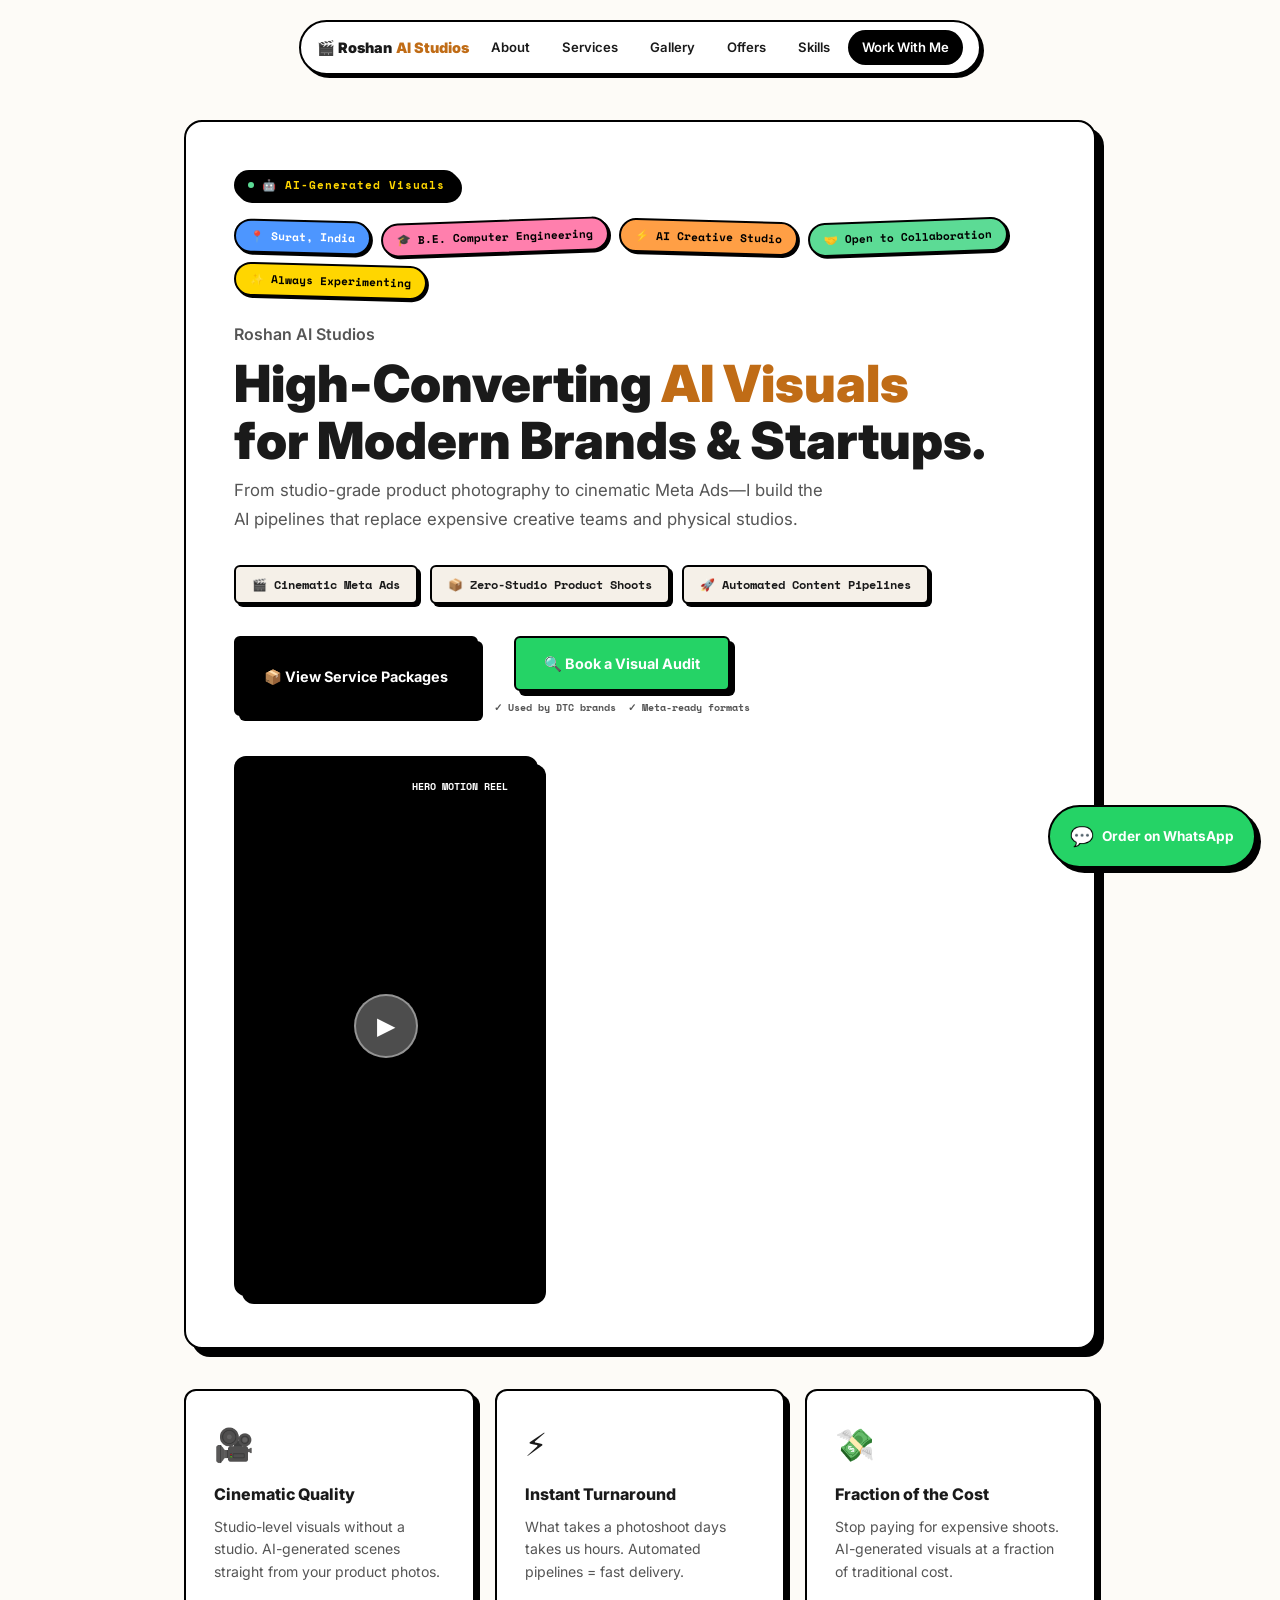
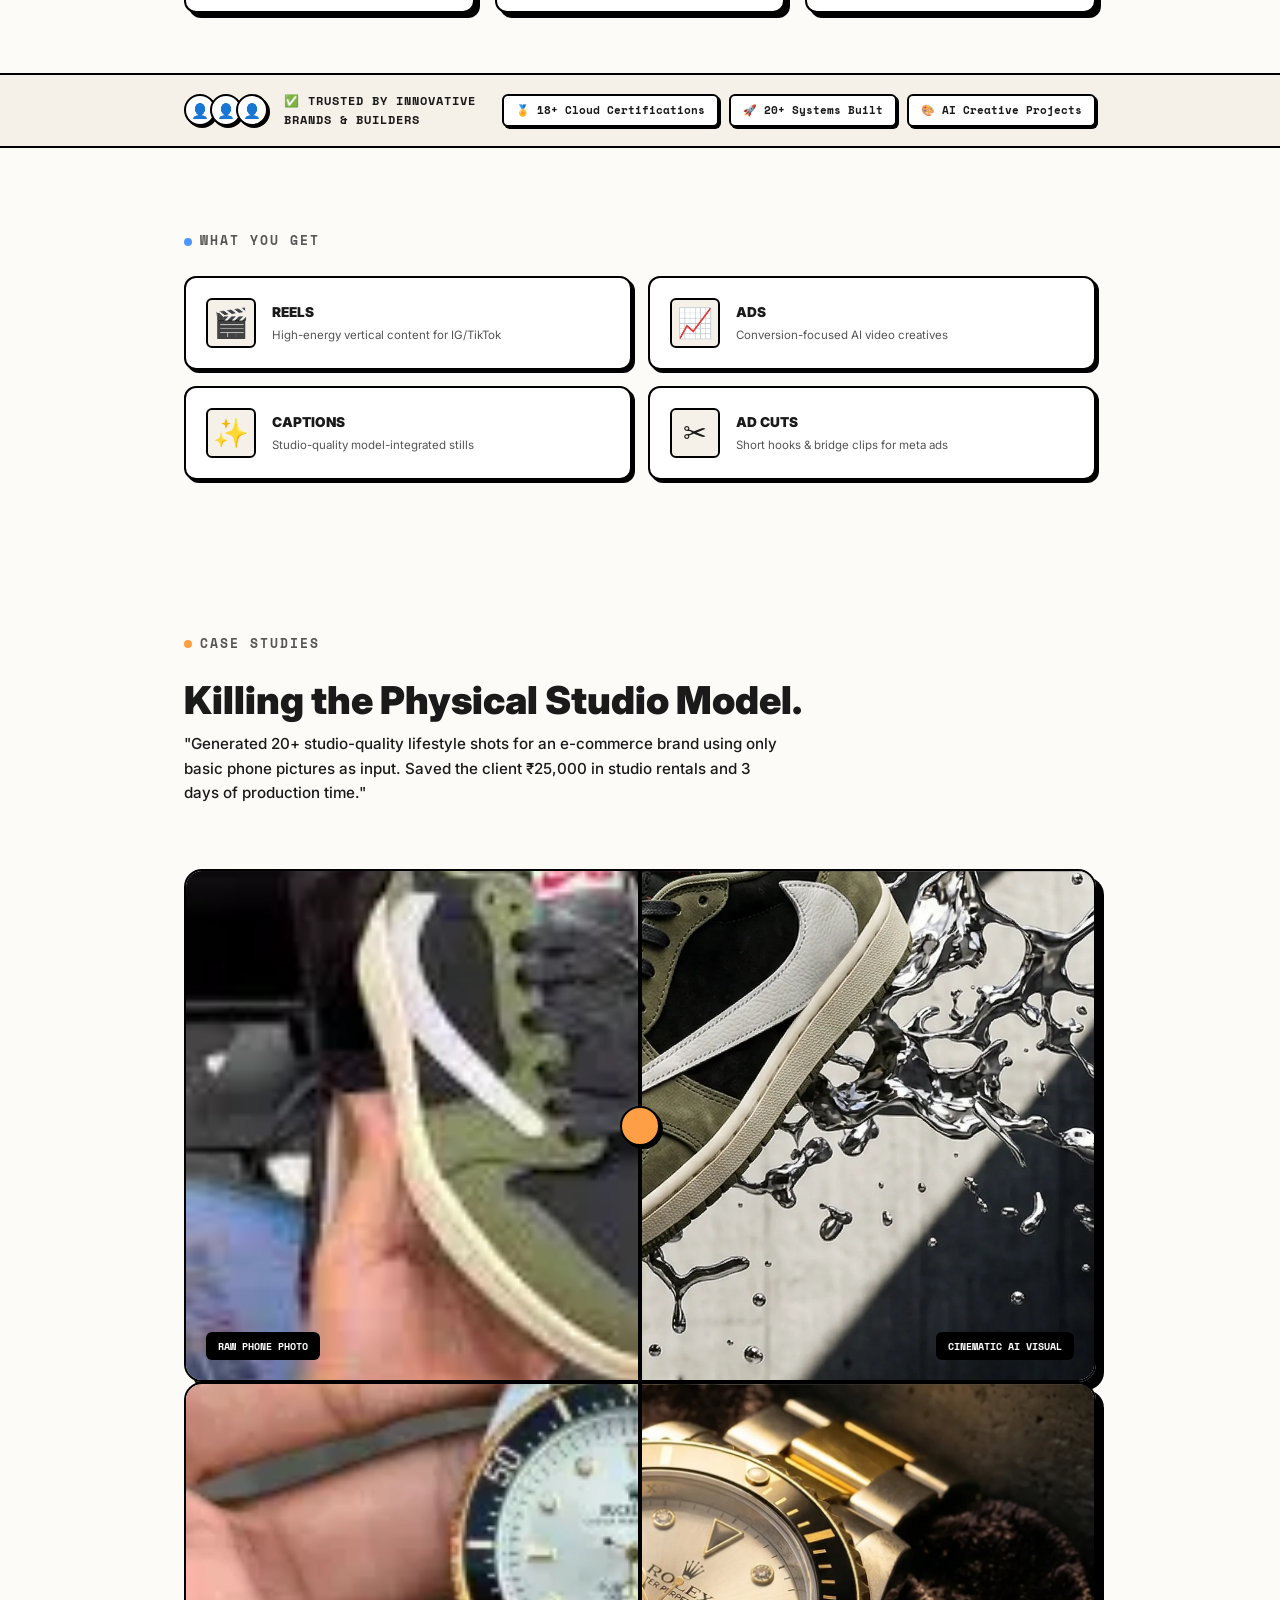
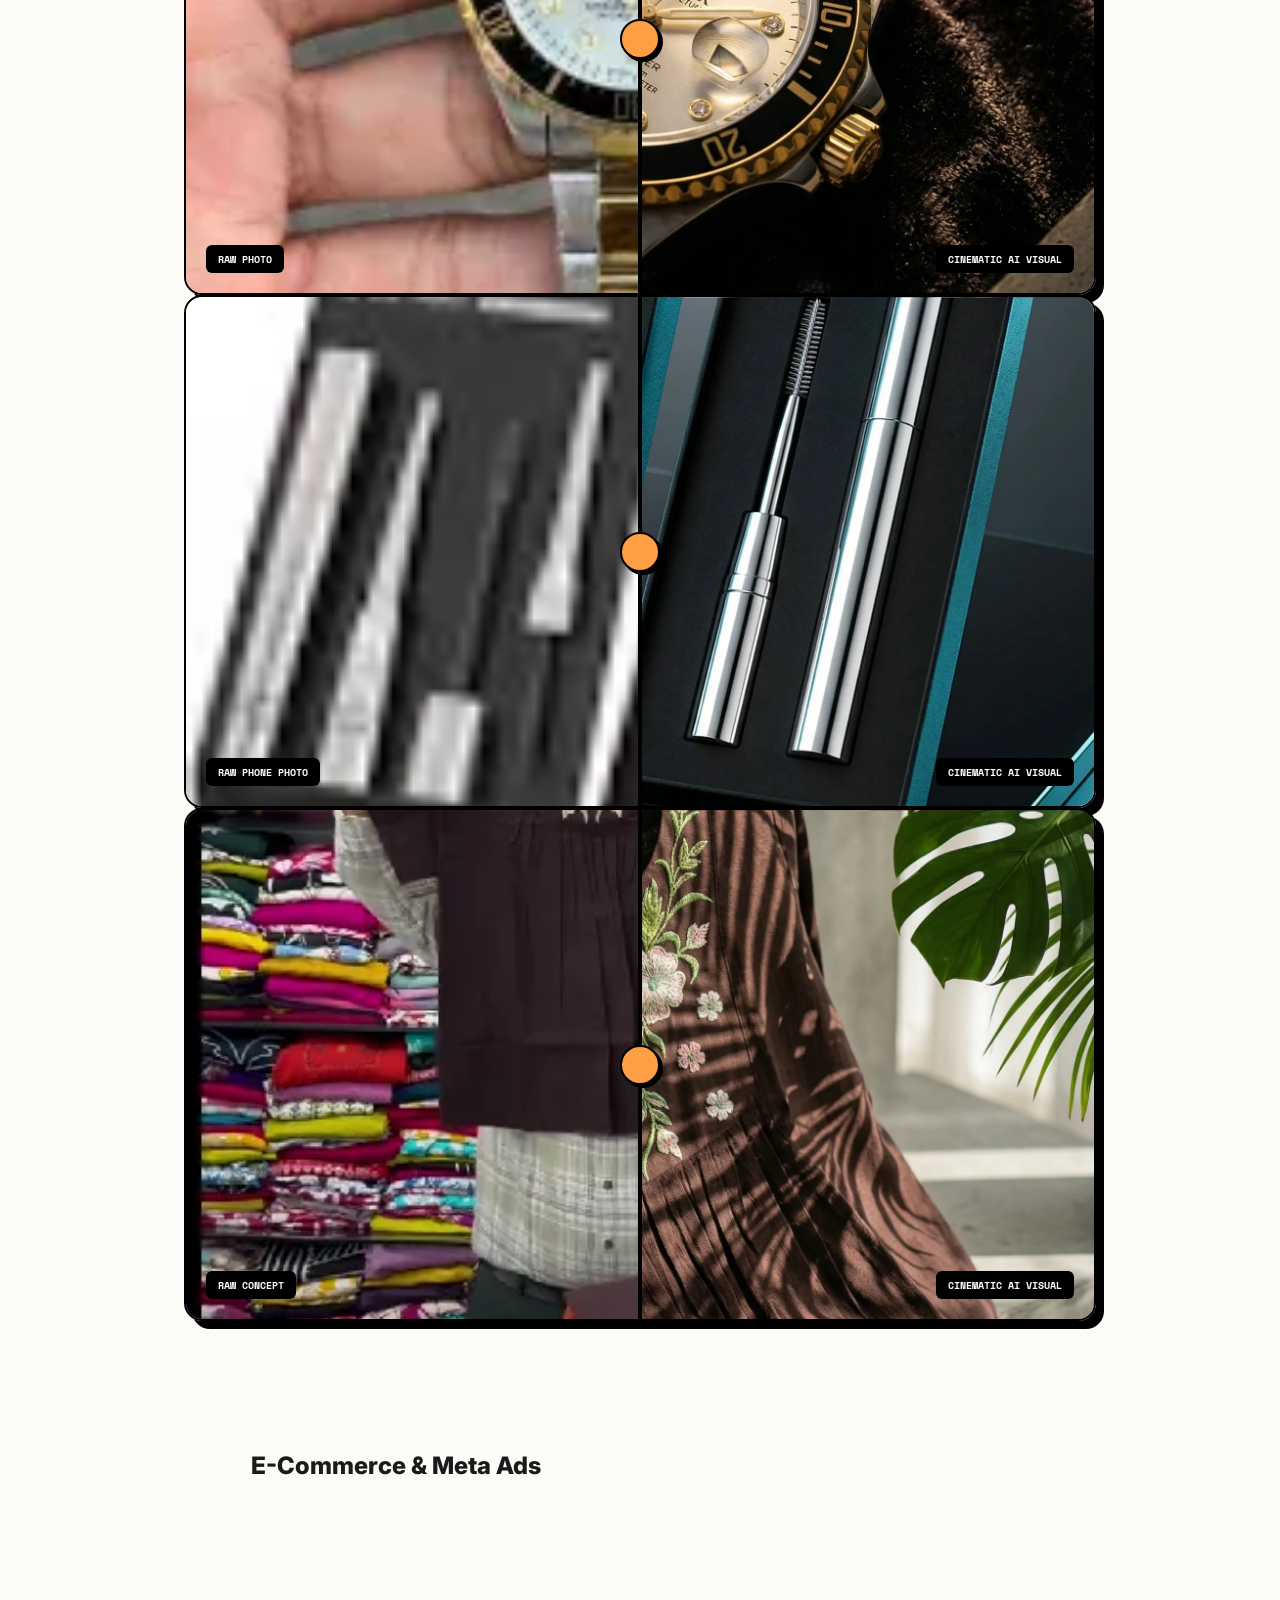
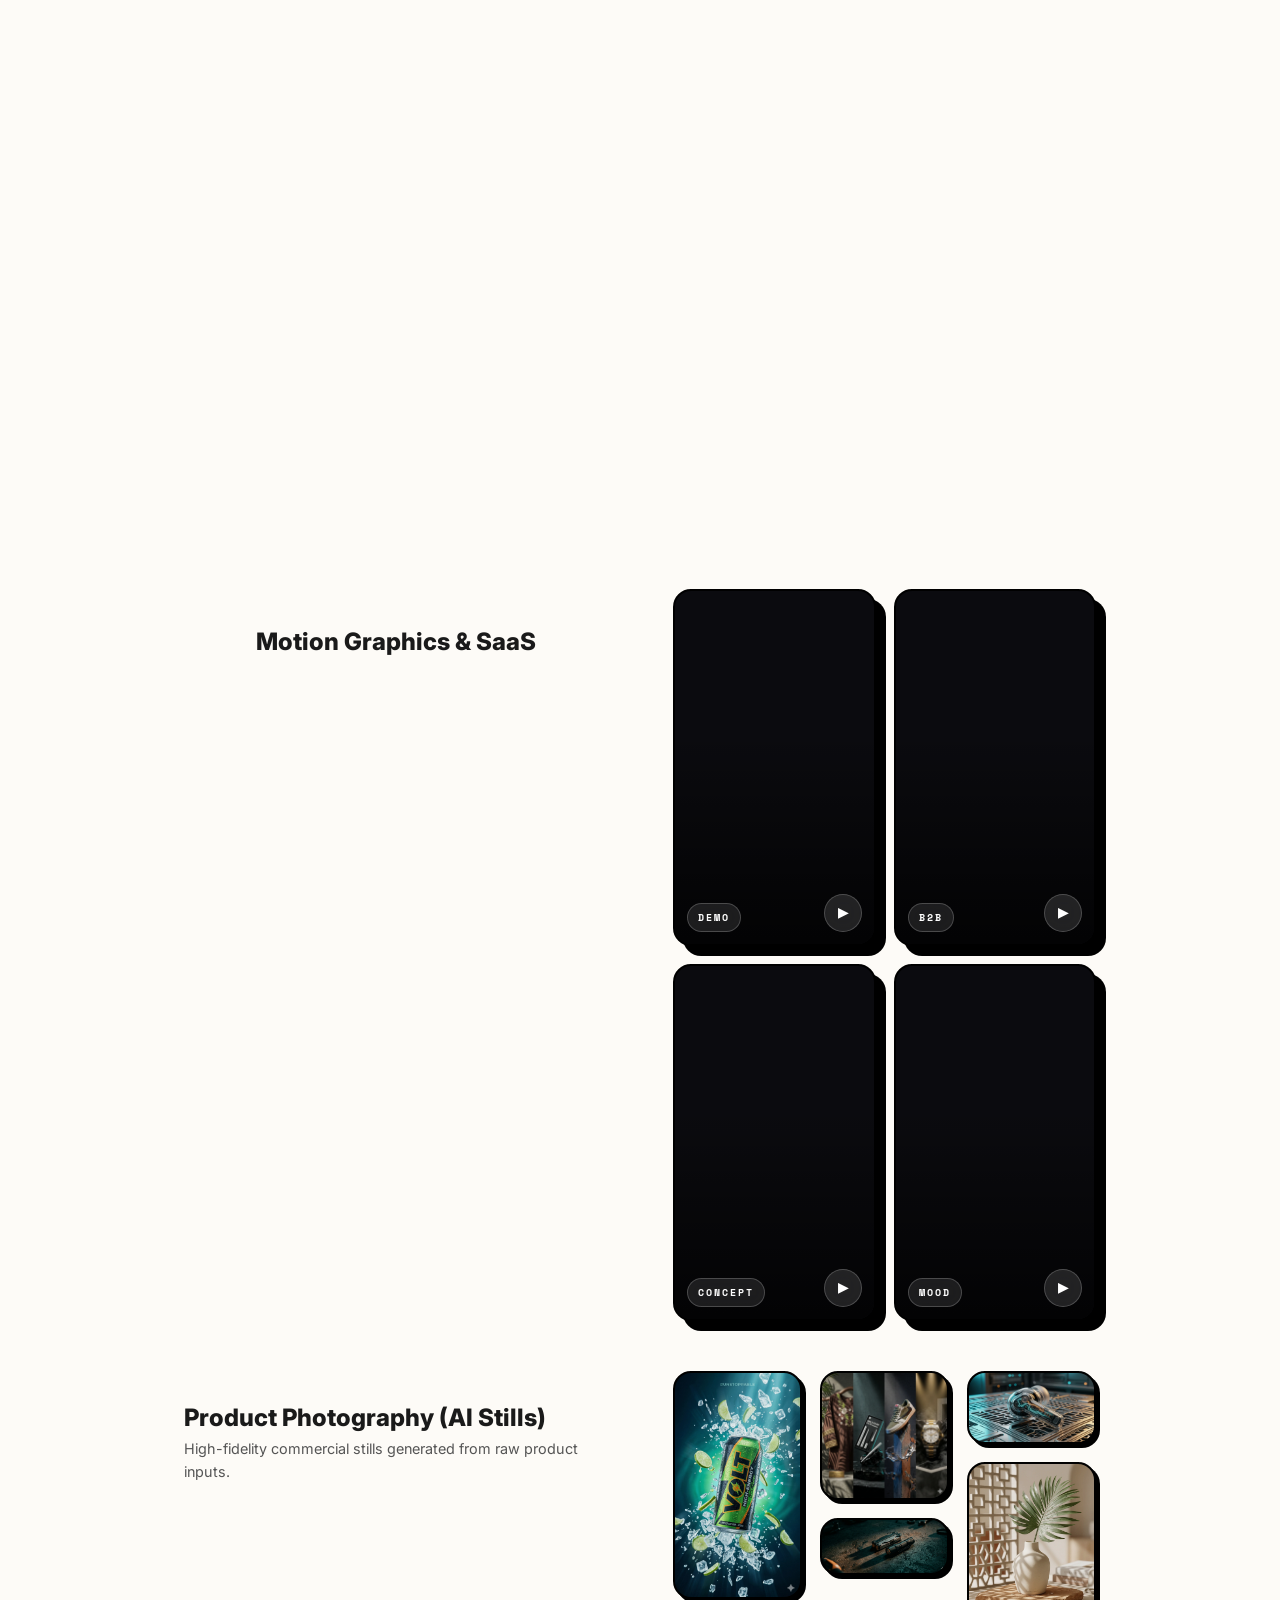
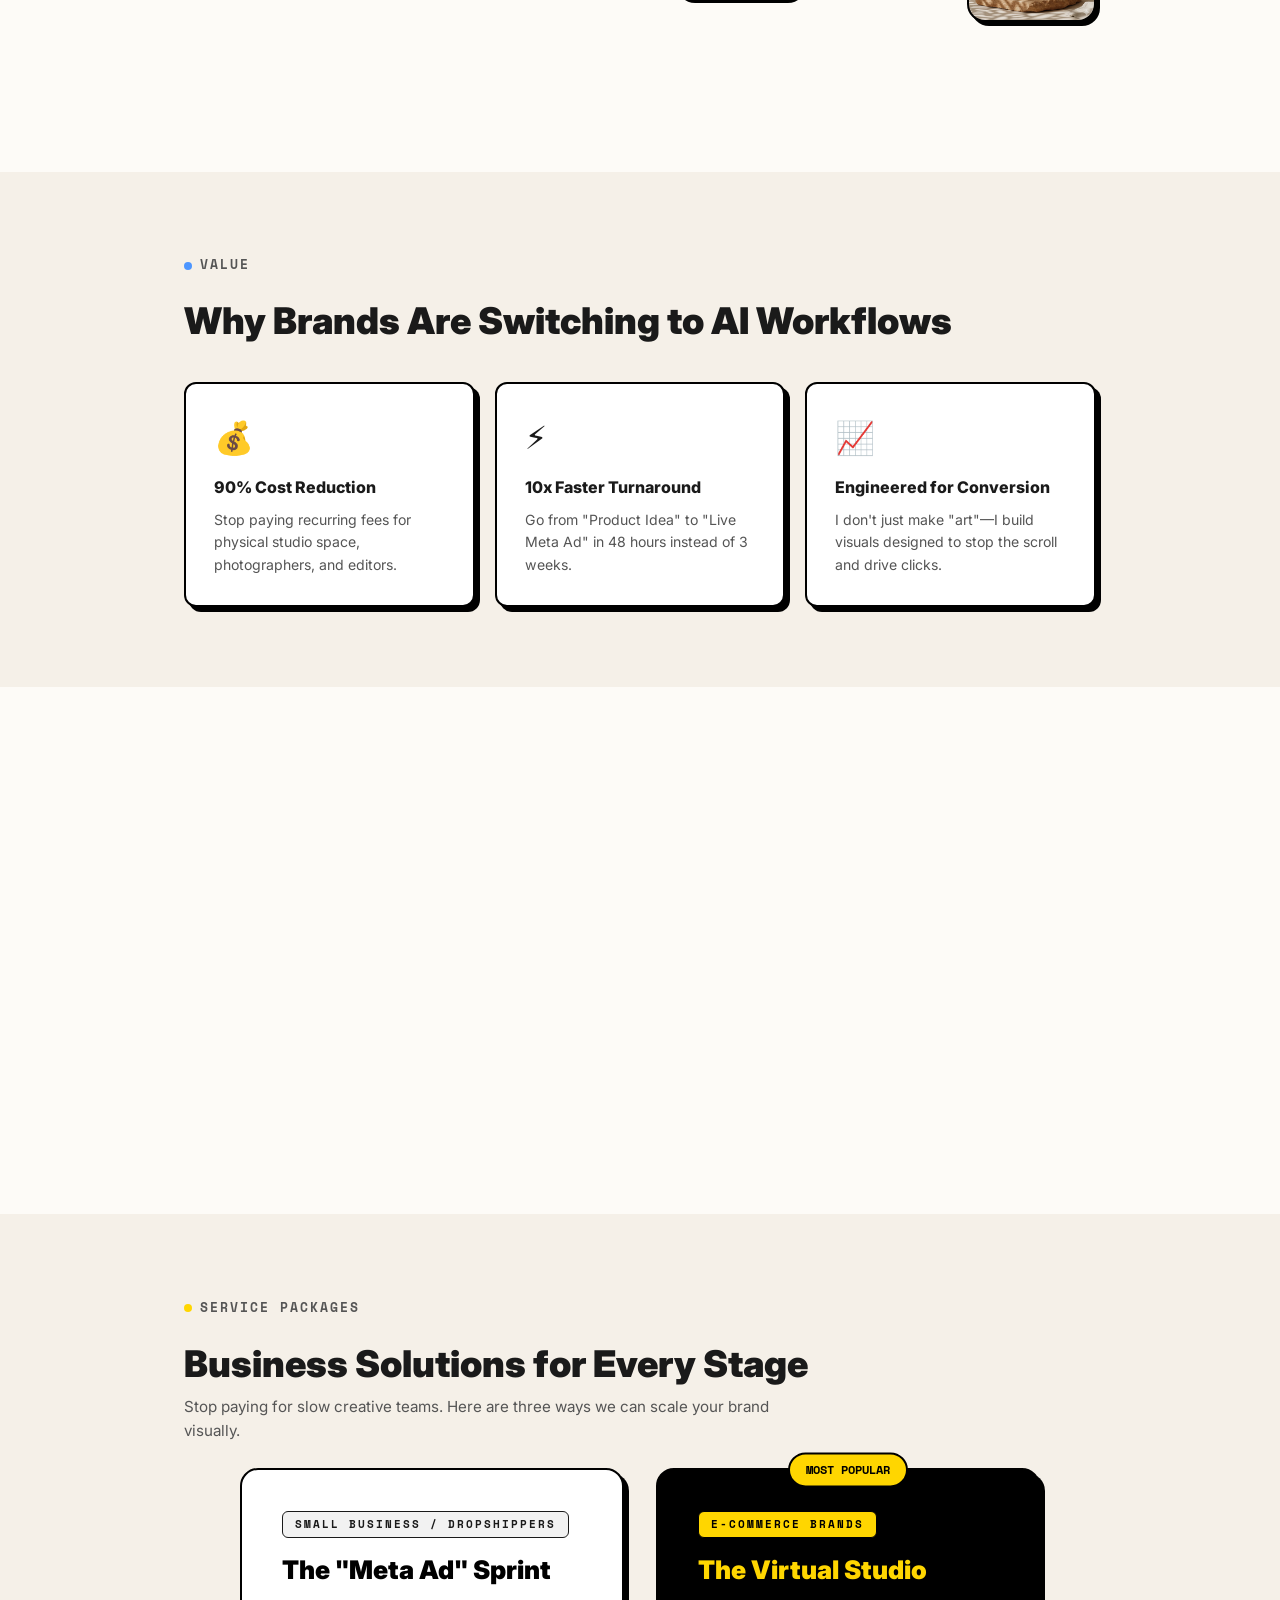
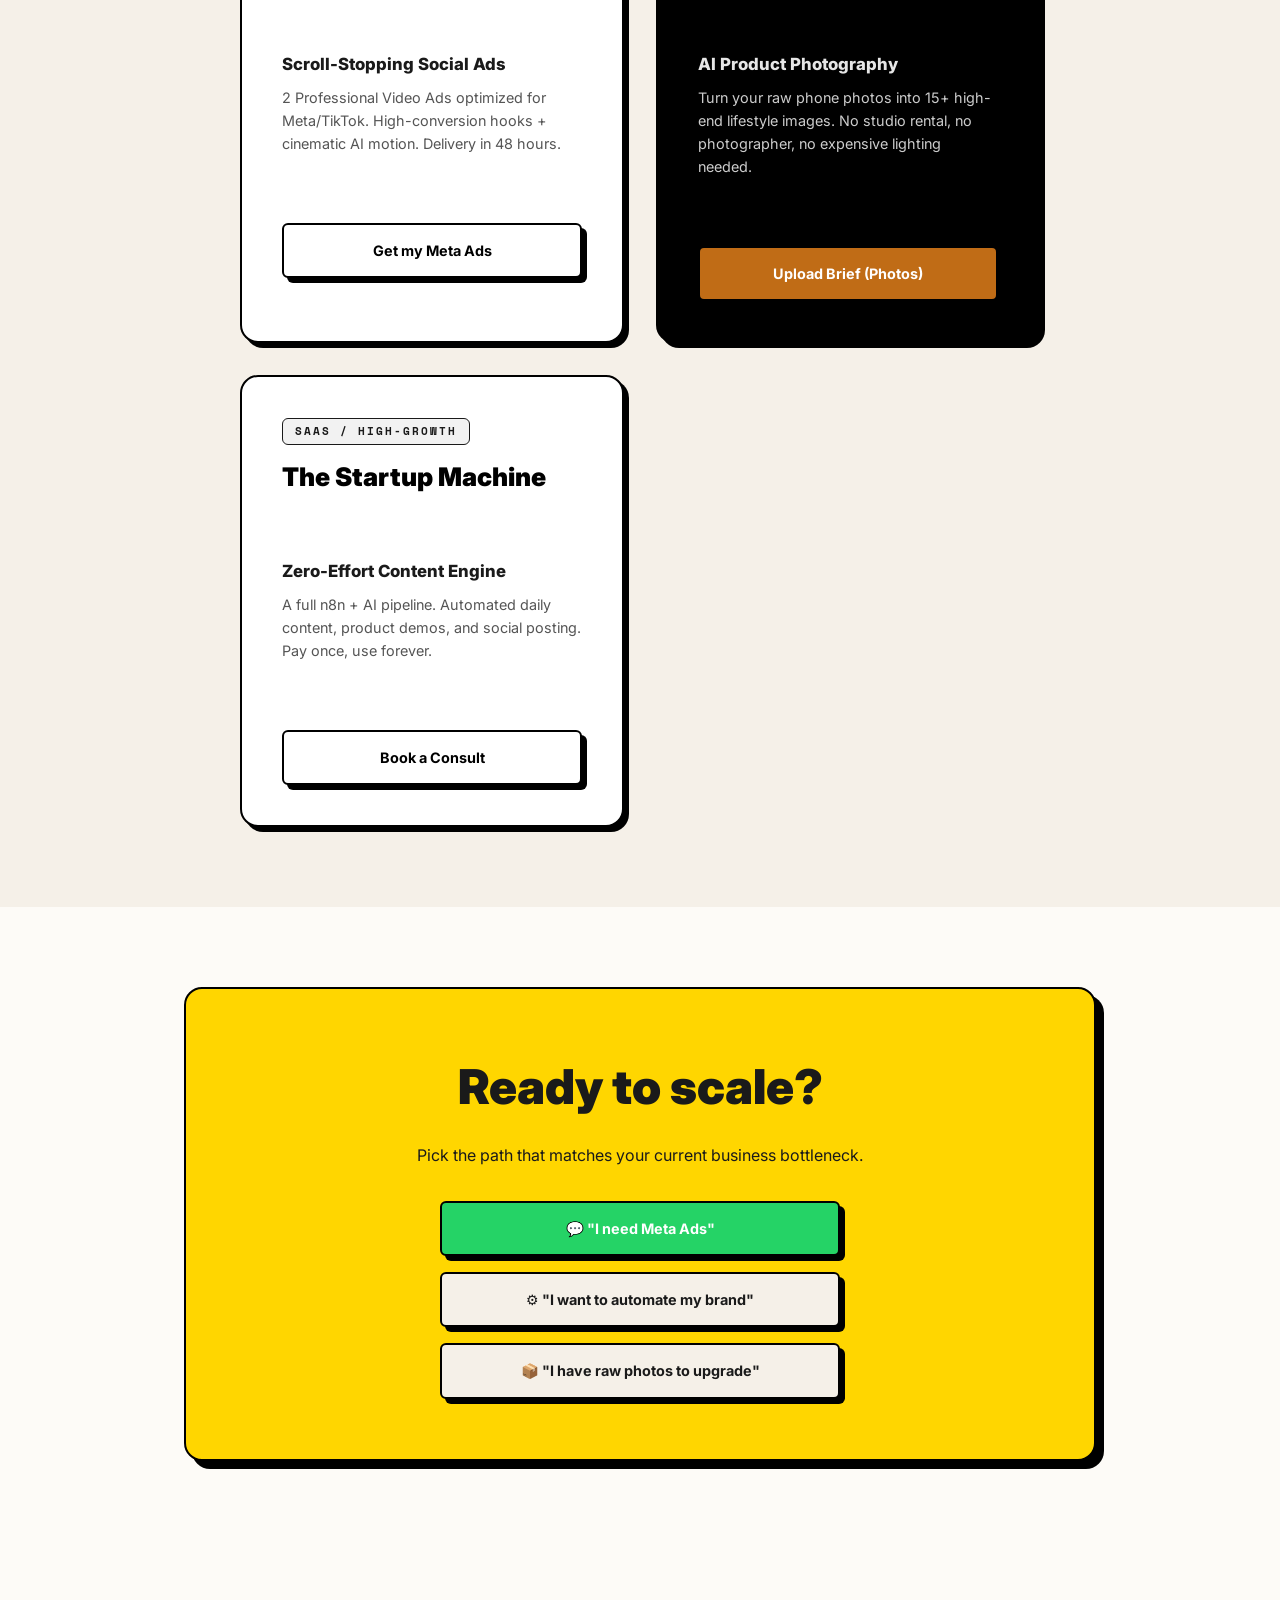
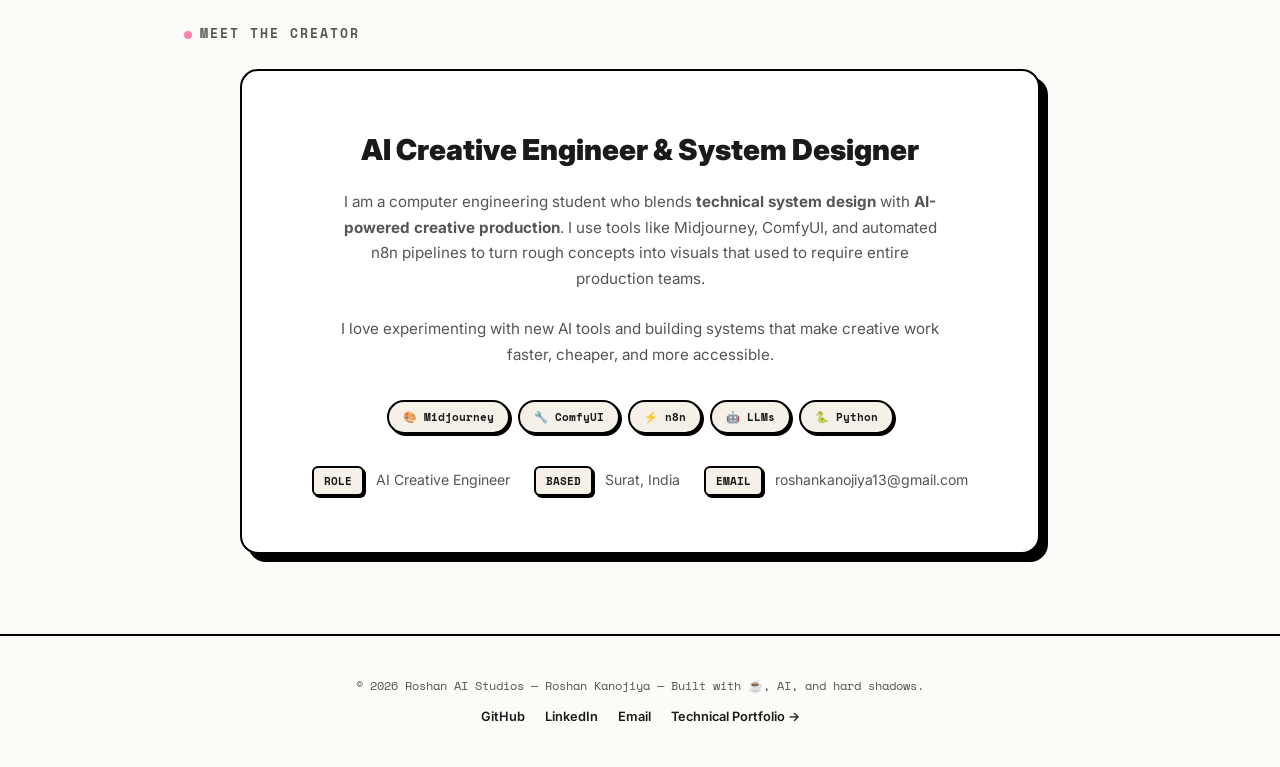
==== index.html @ b5107f78 "fix(images): fixed webp extension truncated bug and untracked private folders" ====
<!DOCTYPE html>
<!-- v1.0.2-final -->
<html lang="en">

<head>
    <meta charset="UTF-8" />
    <meta name="viewport" content="width=device-width, initial-scale=1.0" />
    <title>Roshan AI Studios — Cinematic AI Visuals & Creative Automation</title>
    <meta name="description"
        content="Roshan AI Studios — Transforming concepts into cinematic AI-generated visuals. Product shoots, lifestyle motion, AI portraits, and creative automation." />
    <link rel="stylesheet" href="style.css" />
    <link rel="preconnect" href="https://fonts.googleapis.com" />
    <link
        href="https://fonts.googleapis.com/css2?family=Inter:wght@400;500;600;700;800;900&family=Space+Mono:wght@400;700&display=swap"
        rel="stylesheet" />
</head>

<body>

    <!-- ===== NAVIGATION ===== -->
    <nav class="navbar" id="navbar">
        <a href="#hero" class="nav-brand">🎬 Roshan<span>AI Studios</span></a>
        <button class="nav-toggle" id="navToggle" aria-label="Toggle menu">☰</button>
        <div class="nav-links" id="navLinks">
            <a href="#about">About</a>
            <a href="#services">Services</a>
            <a href="#showcase">Gallery</a>
            <a href="#offers">Offers</a>
            <a href="#skills">Skills</a>
            <a href="#contact" class="nav-cta">Work With Me</a>
        </div>
    </nav>

    <!-- ===== HERO ===== -->
    <section class="hero section" id="hero">
        <div class="container">
            <div class="hero-card reveal">

                <!-- AI badge -->
                <div class="hero-ai-badge">
                    <span class="badge-dot"></span>
                    🤖 AI-Generated Visuals
                </div>

                <!-- Stickers -->
                <div class="hero-stickers">
                    <span class="sticker sticker--blue">📍 Surat, India</span>
                    <span class="sticker sticker--pink">🎓 B.E. Computer Engineering</span>
                    <span class="sticker sticker--orange">⚡ AI Creative Studio</span>
                    <span class="sticker sticker--green">🤝 Open to Collaboration</span>
                    <span class="sticker sticker--yellow">✨ Always Experimenting</span>
                </div>

                <p class="hero-greeting">Roshan AI Studios</p>
                <h1 class="hero-name" style="font-size: clamp(2rem, 5vw, 3.2rem);">
                    High-Converting <span class="highlight">AI Visuals</span><br/>for Modern Brands & Startups.
                </h1>
                <p class="hero-desc">
                    From studio-grade product photography to cinematic Meta Ads—I build the AI pipelines that replace expensive creative teams and physical studios.
                </p>

                <!-- Stats -->
                <div class="hero-stats">
                    <span class="stat-chip">🎬 Cinematic Meta Ads</span>
                    <span class="stat-chip">📦 Zero-Studio Product Shoots</span>
                    <span class="stat-chip">🚀 Automated Content Pipelines</span>
                </div>

                <!-- CTAs -->
                <div class="hero-ctas">
                    <a href="#services" class="btn btn-primary">📦 View Service Packages</a>
                    <div class="btn-group-wa">
                        <a href="https://wa.me/918320408616?text=Hi%20Roshan%2C%20I%20want%20to%20book%20a%20visual%20audit"
                            target="_blank" class="btn btn-whatsapp">🔍 Book a Visual Audit</a>
                        <div class="hero-cta-subs">
                            <span>✓ Used by DTC brands</span>
                            <span>✓ Meta-ready formats</span>
                        </div>
                    </div>
                </div>

                <!-- Cinematic Preview (Vertical) -->
                <button class="hero-preview-card hero-preview-vertical reveal js-open-modal" type="button" data-modal-kind="video"
                    data-src="motiovational-edit-with-audio.mp4" data-title="High-Converting Meta Ad"
                    data-tags="E-Commerce • Meta Ads • Premium" style="max-width: 320px; margin: 40px auto 0;">
                    <div class="preview-thumb" style="aspect-ratio: 9 / 16;">
                        <video src="motiovational-edit-with-audio.mp4" muted autoplay loop playsinline style="width: 100%; height: 100%; object-fit: cover; opacity: 0.9; transition: transform 0.4s ease;"></video>
                        <div class="play-overlay" aria-hidden="true">
                            <div class="play-btn" style="background: rgba(255,255,255,0.3);">▶</div>
                        </div>
                        <div class="preview-badge">HERO MOTION REEL</div>
                    </div>
                </button>

            </div>

            <!-- Value Props -->
            <div class="value-props">
                <div class="value-card reveal">
                    <div class="icon">🎥</div>
                    <h3>Cinematic Quality</h3>
                    <p>Studio-level visuals without a studio. AI-generated scenes straight from your product photos.</p>
                </div>
                <div class="value-card reveal">
                    <div class="icon">⚡</div>
                    <h3>Instant Turnaround</h3>
                    <p>What takes a photoshoot days takes us hours. Automated pipelines = fast delivery.</p>
                </div>
                <div class="value-card reveal">
                    <div class="icon">💸</div>
                    <h3>Fraction of the Cost</h3>
                    <p>Stop paying for expensive shoots. AI-generated visuals at a fraction of traditional cost.</p>
                </div>
            </div>
        </div>
    </section>

    <!-- ===== TRUST STRIP ===== -->
    <div class="trust-strip">
        <div class="container">
            <div class="trust-strip-inner">
                <div class="trust-avatars">
                    <span class="trust-avatar">👤</span>
                    <span class="trust-avatar">👤</span>
                    <span class="trust-avatar">👤</span>
                </div>
                <span class="trust-label">✅ Trusted by Innovative Brands & Builders</span>
                <div class="trust-badges">
                    <span class="trust-chip">🏅 18+ Cloud Certifications</span>
                    <span class="trust-chip">🚀 20+ Systems Built</span>
                    <span class="trust-chip">🎨 AI Creative Projects</span>
                </div>
            </div>
        </div>
    </div>

    <!-- ===== DELIVERABLES SECTION ===== -->
    <section class="section deliverables-section">
        <div class="container">
            <span class="section-label"><span class="dot" style="background: var(--accent-blue)"></span> What You
                Get</span>
            <div class="deliverables-grid">
                <div class="deliverable-card reveal">
                    <div class="d-icon">🎬</div>
                    <div class="d-info">
                        <h4>REELS</h4>
                        <p>High-energy vertical content for IG/TikTok</p>
                    </div>
                </div>
                <div class="deliverable-card reveal">
                    <div class="d-icon">📈</div>
                    <div class="d-info">
                        <h4>ADS</h4>
                        <p>Conversion-focused AI video creatives</p>
                    </div>
                </div>
                <div class="deliverable-card reveal">
                    <div class="d-icon">✨</div>
                    <div class="d-info">
                        <h4>CAPTIONS</h4>
                        <p>Studio-quality model-integrated stills</p>
                    </div>
                </div>
                <div class="deliverable-card reveal">
                    <div class="d-icon">✂️</div>
                    <div class="d-info">
                        <h4>AD CUTS</h4>
                        <p>Short hooks & bridge clips for meta ads</p>
                    </div>
                </div>
            </div>
        </div>
    </section>

    <!-- ===== SHOWCASE (Business Solutions) ===== -->
    <section class="section showcase-section" id="showcase">
        <div class="container">
            <span class="section-label"><span class="dot" style="background: var(--accent-orange)"></span> Case Studies</span>
            <h2 class="showcase-title">Killing the Physical Studio Model.</h2>
            <p class="section-subtitle" style="font-weight: 500; color: var(--text);">
                "Generated 20+ studio-quality lifestyle shots for an e-commerce brand using only basic phone pictures as input. Saved the client ₹25,000 in studio rentals and 3 days of production time."
            </p>
        </div>

        <!-- ===== INTERACTIVE BEFORE/AFTER SLIDER ===== -->
        <section class="section slider-section slider-gallery-section" style="padding-top: 40px; padding-bottom: 40px;">
            <div class="container">
                <div class="slider-gallery">
                    <!-- Slider instance 1: Shoes -->
                    <div class="slider-container reveal" data-before-after="true" data-ratio="4/5">
                        <div class="slider-image before-image">
                            <img src="shoes-raw.webp" alt="Before: shoes raw">
                            <span class="slider-label slider-label--before">RAW PHONE PHOTO</span>
                        </div>
                        <div class="slider-image after-image">
                            <img src="Gemini_Generated_Image_1pzklh1pzklh1pzk.webp" alt="After: cinematic output">
                            <span class="slider-label slider-label--after">CINEMATIC AI VISUAL</span>
                        </div>
                        <div class="slider-handle">
                            <div class="handle-line"></div>
                            <div class="handle-circle"></div>
                        </div>
                    </div>

                    <!-- Slider instance 2: Watch -->
                    <div class="slider-container reveal" data-before-after="true" data-ratio="1/1">
                        <div class="slider-image before-image">
                            <img src="watch-raw.webp" alt="Before: watch raw">
                            <span class="slider-label slider-label--before">RAW PHOTO</span>
                        </div>
                        <div class="slider-image after-image">
                            <img src="Gemini_Generated_Image_jcnimujcnimujcni.webp" alt="After: cinematic output">
                            <span class="slider-label slider-label--after">CINEMATIC AI VISUAL</span>
                        </div>
                        <div class="slider-handle">
                            <div class="handle-line"></div>
                            <div class="handle-circle"></div>
                        </div>
                    </div>

                    <!-- Slider instance 3: Eye Kit -->
                    <div class="slider-container reveal" data-before-after="true" data-ratio="1/1">
                        <div class="slider-image before-image">
                            <img src="shopping (2) - Copy.webp" alt="Before: raw input">
                            <span class="slider-label slider-label--before">RAW PHONE PHOTO</span>
                        </div>
                        <div class="slider-image after-image">
                            <img src="Gemini_Generated_Image_dqe4vqdqe4vqdqe4.webp" alt="After: cinematic output">
                            <span class="slider-label slider-label--after">CINEMATIC AI VISUAL</span>
                        </div>
                        <div class="slider-handle">
                            <div class="handle-line"></div>
                            <div class="handle-circle"></div>
                        </div>
                    </div>

                    <!-- Slider instance 4: Lifestyle/Automation -->
                    <div class="slider-container reveal" data-before-after="true" data-ratio="16/9">
                        <div class="slider-image before-image">
                            <img src="Screenshot 2026-02-20 175800.webp" alt="Before: raw input">
                            <span class="slider-label slider-label--before">RAW CONCEPT</span>
                        </div>
                        <div class="slider-image after-image">
                            <img src="Gemini_Generated_Image_r7jbxer7jbxer7jb.webp" alt="After: cinematic output">
                            <span class="slider-label slider-label--after">CINEMATIC AI VISUAL</span>
                        </div>
                        <div class="slider-handle">
                            <div class="handle-line"></div>
                            <div class="handle-circle"></div>
                        </div>
                    </div>
                </div>
            </div>
        </section>

        <!-- Reels wall -->
        <div class="reels-wall" aria-label="Video reels wall">
            <!-- SaaS demo -->
        <!-- Section 1: E-Commerce & Ads -->
        <div class="container" style="margin-top: 60px; margin-bottom: 24px;">
            <h3 style="font-size: 1.5rem; font-weight: 800;">E-Commerce & Meta Ads</h3>
        </div>
        <div class="reels-wall" aria-label="E-commerce reels">
            <!-- Shoes -->
            <button class="reel-card reveal js-open-modal" type="button"
                data-modal-kind="video" data-src="shoes-video.mp4" data-title="Scroll-Stopping Shoe Ad"
                data-tags="E-commerce • Meta Ads • 10x ROAS">
                <div class="reel-media">
                    <video class="reel-video" muted playsinline loop preload="metadata" poster="shoes-raw.webp"
                        data-preview="true">
                        <source src="shoes-video.mp4" type="video/mp4" />
                    </video>
                    <div class="reel-overlay" aria-hidden="true">
                        <span class="reel-chip">10x ROAS</span>
                        <span class="reel-play">▶</span>
                    </div>
                </div>
                <div class="reel-meta">
                    <div class="reel-name">Scroll-Stopping Shoe Ad</div>
                    <div class="reel-tags">
                        <strong>Result:</strong> Generated 20+ studio-quality lifestyle shots using only basic phone pictures. Saved ₹25,000 in rental costs.
                    </div>
                </div>
            </button>

            <!-- Women -->
            <button class="reel-card reveal js-open-modal" type="button"
                data-modal-kind="video" data-src="women-video.mp4" data-title="Fashion Lifestyle Campaign"
                data-tags="E-commerce • Lifestyle • Scale">
                <div class="reel-media">
                    <video class="reel-video" muted playsinline loop preload="metadata" poster="shopping (2) - Copy.webp"
                        data-preview="true">
                        <source src="women-video.mp4" type="video/mp4" />
                    </video>
                    <div class="reel-overlay" aria-hidden="true">
                        <span class="reel-chip">SCALE</span>
                        <span class="reel-play">▶</span>
                    </div>
                </div>
                <div class="reel-meta">
                    <div class="reel-name">Fashion Lifestyle Campaign</div>
                    <div class="reel-tags">
                        <strong>Result:</strong> Replaced physical global locations with AI generated environments. No models flown, zero travel costs.
                    </div>
                </div>
            </button>

            <!-- Watch -->
            <button class="reel-card reveal js-open-modal" type="button"
                data-modal-kind="video" data-src="watch-video.mp4" data-title="Premium Accessory Ad"
                data-tags="E-commerce • Product • Luxury">
                <div class="reel-media">
                    <video class="reel-video" muted playsinline loop preload="metadata" poster="watch-raw.webp"
                        data-preview="true">
                        <source src="watch-video.mp4" type="video/mp4" />
                    </video>
                    <div class="reel-overlay" aria-hidden="true">
                        <span class="reel-chip">LUXURY</span>
                        <span class="reel-play">▶</span>
                    </div>
                </div>
                <div class="reel-meta">
                    <div class="reel-name">Premium Accessory Ad</div>
                    <div class="reel-tags">
                        <strong>Result:</strong> 5x higher engagement compared to static ads. Engineered for high-ticket dropshipping scaling.
                    </div>
                </div>
            </button>
        </div>

        <!-- Section 2: SaaS & Motion Graphics -->
        <div class="container" style="margin-top: 60px; margin-bottom: 24px;">
            <h3 style="font-size: 1.5rem; font-weight: 800;">Motion Graphics & SaaS</h3>
        </div>
        <div class="reels-wall" aria-label="Motion graphics reels">
            <!-- SaaS Demo -->
            <button class="reel-card reveal js-open-modal" type="button"
                data-modal-kind="video" data-src="saas-product-demp.mp4" data-title="SaaS Product Demo"
                data-tags="Startup • Demo • Conversion">
                <div class="reel-media">
                    <video class="reel-video" muted playsinline loop preload="metadata" data-preview="true">
                        <source src="saas-product-demp.mp4" type="video/mp4" />
                    </video>
                    <div class="reel-overlay" aria-hidden="true">
                        <span class="reel-chip">DEMO</span>
                        <span class="reel-play">▶</span>
                    </div>
                </div>
                <div class="reel-meta">
                    <div class="reel-name">The 24/7 Social Manager</div>
                    <div class="reel-tags">
                        <strong>Result:</strong> 35-node n8n automation for Instagram/TikTok content. 100% consistency with zero manual work.
                    </div>
                </div>
            </button>

            <!-- B2B Motion -->
            <button class="reel-card reveal js-open-modal" type="button"
                data-modal-kind="video" data-src="motion-graphic-design.mp4" data-title="B2B Motion Explainers"
                data-tags="Motion • Graphics • Authority">
                <div class="reel-media">
                    <video class="reel-video" muted playsinline loop preload="metadata" data-preview="true">
                        <source src="motion-graphic-design.mp4" type="video/mp4" />
                    </video>
                    <div class="reel-overlay" aria-hidden="true">
                        <span class="reel-chip">B2B</span>
                        <span class="reel-play">▶</span>
                    </div>
                </div>
                <div class="reel-meta">
                    <div class="reel-name">B2B Motion Explainers</div>
                    <div class="reel-tags">
                        <strong>Result:</strong> Simplified complex software concepts, cutting lead-to-close time by 15% through visual clarity.
                    </div>
                </div>
            </button>

            <!-- Isometric -->
            <button class="reel-card reveal js-open-modal" type="button"
                data-modal-kind="video" data-src="isometric-city.mp4" data-title="Isometric World Building"
                data-tags="Setup • 3D • Pipeline">
                <div class="reel-media">
                    <video class="reel-video" muted playsinline loop preload="metadata" data-preview="true">
                        <source src="isometric-city.mp4" type="video/mp4" />
                    </video>
                    <div class="reel-overlay" aria-hidden="true">
                        <span class="reel-chip">CONCEPT</span>
                        <span class="reel-play">▶</span>
                    </div>
                </div>
                <div class="reel-meta">
                    <div class="reel-name">Isometric 3D Pipelines</div>
                    <div class="reel-tags">
                        <strong>Result:</strong> Automated workflows for rapid world rendering. Bypassing weeks of manual modeling for game pitches.
                    </div>
                </div>
            </button>

            <!-- Vaporwave -->
            <button class="reel-card reveal js-open-modal" type="button"
                data-modal-kind="video" data-src="vaporwave-motivation.mp4" data-title="Atmospheric Motion"
                data-tags="Aesthetic • Mood • Brand">
                <div class="reel-media">
                    <video class="reel-video" muted playsinline loop preload="metadata" data-preview="true">
                        <source src="vaporwave-motivation.mp4" type="video/mp4" />
                    </video>
                    <div class="reel-overlay" aria-hidden="true">
                        <span class="reel-chip">MOOD</span>
                        <span class="reel-play">▶</span>
                    </div>
                </div>
                <div class="reel-meta">
                    <div class="reel-name">Atmospheric Brand Motion</div>
                    <div class="reel-tags">
                        <strong>Result:</strong> High-energy brand awareness content designed to capture high-retention social traffic.
                    </div>
                </div>
            </button>
        </div>

        <!-- Section 3: Product Photography -->
        <div class="container stills-header">
            <h3 style="font-size: 1.5rem; font-weight: 800;">Product Photography (AI Stills)</h3>
            <p style="color: var(--text-muted); font-size: 0.9rem;">High-fidelity commercial stills generated from raw product inputs.</p>
        </div>
        <div class="gallery-masonry">
            <div class="gallery-item reveal">
                <img src="Gemini_Generated_Image_fhs4wrfhs4wrfhs4.webp" alt="AI Product Shoot">
            </div>
            <div class="gallery-item reveal">
                <img src="Gemini_Generated_Image_rewxxzrewxxzrewx.webp" alt="AI Product Shoot">
            </div>
            <div class="gallery-item reveal">
                <img src="Gemini_Generated_Image_upcrmvupcrmvupcr.webp" alt="AI Product Shoot">
            </div>
            <div class="gallery-item reveal">
                <img src="Gemini_Generated_Image_xy6ll2xy6ll2xy6l.webp" alt="AI Product Shoot">
            </div>
            <div class="gallery-item reveal">
                <img src="Gemini_Generated_Image_yeeh8tyeeh8tyeeh.webp" alt="AI Product Shoot">
            </div>
        </div>
    </section>

    <!-- ===== WHY BRANDS SWITCH ===== -->
    <section class="section" style="background: var(--bg-alt);">
        <div class="container">
            <span class="section-label"><span class="dot" style="background: var(--accent-blue)"></span> Value</span>
            <h2 class="offers-title" style="margin-bottom: 40px;">Why Brands Are Switching to AI Workflows</h2>
            
            <div class="value-props">
                <div class="value-card reveal">
                    <div class="icon">💰</div>
                    <h3>90% Cost Reduction</h3>
                    <p>Stop paying recurring fees for physical studio space, photographers, and editors.</p>
                </div>
                <div class="value-card reveal">
                    <div class="icon">⚡</div>
                    <h3>10x Faster Turnaround</h3>
                    <p>Go from "Product Idea" to "Live Meta Ad" in 48 hours instead of 3 weeks.</p>
                </div>
                <div class="value-card reveal">
                    <div class="icon">📈</div>
                    <h3>Engineered for Conversion</h3>
                    <p>I don't just make "art"—I build visuals designed to stop the scroll and drive clicks.</p>
                </div>
            </div>
        </div>
    </section>

    <!-- ===== THE ENGINE BEHIND THE ART ===== -->
    <section class="section">
        <div class="container">
            <div class="pitch-card reveal">
                <div class="pitch-badge">SYSTEM DESIGN</div>
                <h3>The Engine Behind the Art</h3>
                <p class="pitch-body">
                    I leverage my Computer Engineering background to build proprietary workflows using <strong>Python, n8n, and ComfyUI</strong>. While others 'prompt', I 'engineer' the pipeline to ensure your brand consistency is 100% accurate.
                </p>
                <a href="https://roshan30-git.github.io/ROSHAN-portfolio/" target="_blank" class="btn-pitch">
                    💻 View Technical Portfolio
                </a>
            </div>
        </div>
    </section>

    <!-- ===== SERVICE TIERS ===== -->
    <section class="section pricing-section" id="services">
        <div class="container">
            <span class="section-label"><span class="dot" style="background: var(--accent-yellow)"></span> Service Packages</span>
            <h2 class="offers-title">Business Solutions for Every Stage</h2>
            <p class="section-subtitle">
                Stop paying for slow creative teams. Here are three ways we can scale your brand visually.
            </p>

            <div class="pricing-grid">
                <!-- Tier 1 -->
                <div class="pricing-card reveal">
                    <div class="p-header" style="text-align: left;">
                        <div class="pitch-badge" style="margin-bottom: 12px; background: rgba(0,0,0,0.05); color: var(--text); border-color: var(--text);">Small Business / Dropshippers</div>
                        <h3 style="font-size: 1.6rem; color: var(--black);">The "Meta Ad" Sprint</h3>
                    </div>
                    <div class="p-body" style="margin-top: 16px;">
                        <ul class="p-features">
                            <li style="font-weight: 800; font-size: 1.05rem; margin-bottom: 8px;">Scroll-Stopping Social Ads</li>
                            <li style="font-size: 0.9rem; color: var(--text-muted); line-height: 1.6; padding-left: 0;">2 Professional Video Ads optimized for Meta/TikTok. High-conversion hooks + cinematic AI motion. Delivery in 48 hours.</li>
                        </ul>
                        <a href="https://wa.me/918320408616?text=Hi%20Roshan%2C%20I%20need%20Ads%20for%20Meta%2FTikTok"
                            class="btn btn-secondary w-full" style="margin-top: 16px;">Get my Meta Ads</a>
                    </div>
                </div>

                <!-- Tier 2 -->
                <div class="pricing-card pricing-card--featured reveal">
                    <div class="featured-badge">MOST POPULAR</div>
                    <div class="p-header" style="text-align: left;">
                        <div class="pitch-badge" style="margin-bottom: 12px; color: var(--black); border-color: var(--black); background: var(--accent-yellow);">E-commerce Brands</div>
                        <h3 style="font-size: 1.6rem;">The Virtual Studio</h3>
                    </div>
                    <div class="p-body" style="margin-top: 16px;">
                        <ul class="p-features">
                            <li style="font-weight: 800; font-size: 1.05rem; margin-bottom: 8px;">AI Product Photography</li>
                            <li style="font-size: 0.9rem; color: rgba(255,255,255,0.8); line-height: 1.6; padding-left: 0;">Turn your raw phone photos into 15+ high-end lifestyle images. No studio rental, no photographer, no expensive lighting needed.</li>
                        </ul>
                        <a href="https://wa.me/918320408616?text=Hi%20Roshan%2C%20I%20have%20raw%20product%20photos%20to%20transform"
                            class="btn btn-primary w-full"
                            style="background: var(--accent-saffron); border-color: var(--black); margin-top: 16px;">Upload Brief (Photos)</a>
                    </div>
                </div>

                <!-- Tier 3 -->
                <div class="pricing-card reveal">
                    <div class="p-header" style="text-align: left;">
                        <div class="pitch-badge" style="margin-bottom: 12px; background: rgba(0,0,0,0.05); color: var(--text); border-color: var(--text);">SaaS / High-Growth</div>
                        <h3 style="font-size: 1.6rem; color: var(--black);">The Startup Machine</h3>
                    </div>
                    <div class="p-body" style="margin-top: 16px;">
                        <ul class="p-features">
                            <li style="font-weight: 800; font-size: 1.05rem; margin-bottom: 8px;">Zero-Effort Content Engine</li>
                            <li style="font-size: 0.9rem; color: var(--text-muted); line-height: 1.6; padding-left: 0;">A full n8n + AI pipeline. Automated daily content, product demos, and social posting. Pay once, use forever.</li>
                        </ul>
                        <a href="https://wa.me/918320408616?text=Hi%20Roshan%2C%20I%20want%20to%20automate%20my%20entire%20brand%20content"
                            class="btn btn-secondary w-full" style="margin-top: 16px;">Book a Consult</a>
                    </div>
                </div>
            </div>
        </div>
    </section>

    <!-- ===== PROJECT HANDOVER ===== -->
    <section class="section" id="contact">
        <div class="container">
            <div class="contact-card reveal">
                <h2>Ready to scale?</h2>
                <p>Pick the path that matches your current business bottleneck.</p>
                <div class="contact-links" style="display: flex; flex-direction: column; max-width: 400px; margin: 32px auto 0; gap: 16px;">
                    <a href="https://wa.me/918320408616?text=Hi%20Roshan%2C%20I%20want%20to%20commission%20a%20Meta%20Ad"
                        target="_blank" class="contact-link contact-link--whatsapp" style="justify-content: center;">
                        💬 "I need Meta Ads"
                    </a>
                    <a href="https://wa.me/918320408616?text=Hi%20Roshan%2C%20I%20want%20to%20automate%20my%20brand"
                        class="contact-link" style="justify-content: center; background: var(--bg-alt); border: var(--border-w) solid var(--black);">
                        ⚙️ "I want to automate my brand"
                    </a>
                    <a href="https://wa.me/918320408616?text=Hi%20Roshan%2C%20I%20want%20to%20send%20my%20raw%20photos"
                        class="contact-link" style="justify-content: center; background: var(--bg-alt); border: var(--border-w) solid var(--black);">
                        📦 "I have raw photos to upgrade"
                    </a>
                </div>
            </div>
        </div>
    </section>

    <!-- ===== ABOUT / MEET THE CREATOR ===== -->
    <section class="section" id="about">
        <div class="container">
            <span class="section-label"><span class="dot"></span> Meet The Creator</span>
            <div class="about-card reveal" style="grid-template-columns: 1fr; text-align: center; max-width: 800px; margin: 0 auto; padding: 56px 40px;">
                <div class="about-content">
                    <h2>AI Creative Engineer & System Designer</h2>
                    <p style="margin: 0 auto 24px; max-width: 600px;">
                        I am a computer engineering student who blends <strong>technical system design</strong> with
                        <strong>AI-powered creative production</strong>. I use tools like Midjourney, ComfyUI, and
                        automated n8n pipelines to turn rough concepts into visuals that used to require entire
                        production teams.
                    </p>
                    <p style="margin: 0 auto 32px; max-width: 600px;">
                        I love experimenting with new AI tools and building systems
                        that make creative work faster, cheaper, and more accessible.
                    </p>

                    <!-- Tool tags -->
                    <div class="about-tool-tags" style="justify-content: center; margin-bottom: 32px;">
                        <span class="tool-tag">🎨 Midjourney</span>
                        <span class="tool-tag">🔧 ComfyUI</span>
                        <span class="tool-tag">⚡ n8n</span>
                        <span class="tool-tag">🤖 LLMs</span>
                        <span class="tool-tag">🐍 Python</span>
                    </div>

                    <div class="about-details" style="display: flex; flex-direction: row; flex-wrap: wrap; justify-content: center; gap: 24px; margin-top: 0;">
                        <div class="detail-row">
                            <span class="label">ROLE</span>
                            <span class="value">AI Creative Engineer</span>
                        </div>
                        <div class="detail-row">
                            <span class="label">BASED</span>
                            <span class="value">Surat, India</span>
                        </div>
                        <div class="detail-row">
                            <span class="label">EMAIL</span>
                            <span class="value"><a href="mailto:roshankanojiya13@gmail.com">roshankanojiya13@gmail.com</a></span>
                        </div>
                    </div>
                </div>
            </div>
        </div>
    </section>

    <!-- ===== FOOTER ===== -->
    <footer class="footer">
        <div class="container">
            <p>© 2026 Roshan AI Studios — Roshan Kanojiya — Built with ☕, AI, and hard shadows.</p>
            <div class="footer-links">
                <a href="https://github.com/roshan30-git" target="_blank">GitHub</a>
                <a href="https://www.linkedin.com/in/roshankanojiya/" target="_blank">LinkedIn</a>
                <a href="mailto:roshankanojiya13@gmail.com">Email</a>
                <a href="https://roshan30-git.github.io/ROSHAN-portfolio/" target="_blank">Technical Portfolio →</a>
            </div>
        </div>
    </footer>

    <!-- ===== FLOATING WHATSAPP CTA ===== -->
    <a href="https://wa.me/918320408616?text=Hi%20Roshan%2C%20I%27d%20like%20to%20work%20with%20you" target="_blank"
        class="whatsapp-float" id="whatsappFloat" aria-label="Chat on WhatsApp">
        <span class="whatsapp-icon">💬</span>
        <span class="whatsapp-text">Order on WhatsApp</span>
    </a>

    <script src="script.js"></script>

    <!-- ===== MODAL (Image/Video) ===== -->
    <div class="modal" id="mediaModal" aria-hidden="true">
        <div class="modal-backdrop" data-modal-close="true"></div>
        <div class="modal-dialog" role="dialog" aria-modal="true" aria-label="Media viewer">
            <button class="modal-close" type="button" aria-label="Close" data-modal-close="true">✕</button>
            <div class="modal-body" id="modalBody"></div>
            <div class="modal-meta">
                <div class="modal-title" id="modalTitle"></div>
                <div class="modal-tags" id="modalTags"></div>
            </div>
        </div>
    </div>
</body>

</html>
---- style.css ----
/* =====================================================
   Roshan AI Studios — Port 2 Portfolio
   Neo-Brutalist meets AI Creative Studio
   ===================================================== */

@import url('https://fonts.googleapis.com/css2?family=Inter:wght@400;500;600;700;800;900&family=Space+Mono:wght@400;700&display=swap');

/* --- CSS VARIABLES --- */
:root {
    --bg: #FDFBF7;
    --bg-alt: #F5F0E8;
    --text: #1a1a1a;
    --text-muted: #555;
    --black: #000000;
    --white: #FFFFFF;

    --accent-pink: #FF7FAD;
    --accent-yellow: #FFD600;
    --accent-blue: #4D96FF;
    --accent-green: #5CDB95;
    --accent-orange: #FF9F45;
    --accent-purple: #A78BFA;
    --accent-saffron: #c06c16;

    --border-w: 2.5px;
    --shadow-sm: 3px 3px 0px 0px var(--black);
    --shadow-md: 5px 5px 0px 0px var(--black);
    --shadow-lg: 8px 8px 0px 0px var(--black);

    --radius-sm: 6px;
    --radius-md: 12px;
    --radius-lg: 18px;
    --radius-pill: 50px;

    --font-body: 'Inter', system-ui, -apple-system, sans-serif;
    --font-mono: 'Space Mono', 'Courier New', monospace;

    --max-w: 960px;
    --transition: 0.2s cubic-bezier(0.25, 0.46, 0.45, 0.94);
}

/* --- RESET & BASE --- */
*,
*::before,
*::after {
    margin: 0;
    padding: 0;
    box-sizing: border-box;
}

html {
    scroll-behavior: smooth;
    font-size: 16px;
}

body {
    font-family: var(--font-body);
    background-color: var(--bg);
    color: var(--text);
    line-height: 1.6;
    -webkit-font-smoothing: antialiased;
    overflow-x: hidden;
}

a {
    color: inherit;
    text-decoration: none;
}

img {
    max-width: 100%;
    display: block;
}

/* --- UTILITY --- */
.container {
    max-width: var(--max-w);
    margin: 0 auto;
    padding: 0 24px;
}

.section {
    padding: 80px 0;
}

.section-label {
    display: inline-flex;
    align-items: center;
    gap: 8px;
    font-family: var(--font-mono);
    font-size: 0.8rem;
    font-weight: 700;
    text-transform: uppercase;
    letter-spacing: 2px;
    color: var(--text-muted);
    margin-bottom: 24px;
}

.section-label .dot {
    width: 8px;
    height: 8px;
    border-radius: 50%;
    background: var(--accent-pink);
    display: inline-block;
}

/* --- NAVIGATION --- */
.navbar {
    position: fixed;
    top: 20px;
    left: 50%;
    transform: translateX(-50%);
    z-index: 1000;
    background: var(--white);
    border: var(--border-w) solid var(--black);
    border-radius: var(--radius-pill);
    box-shadow: var(--shadow-sm);
    padding: 8px 16px;
    display: flex;
    align-items: center;
    gap: 8px;
    backdrop-filter: blur(10px);
    transition: transform 0.35s ease, opacity 0.35s ease;
    max-width: calc(100vw - 32px);
}

.nav-brand {
    font-weight: 900;
    font-size: 0.9rem;
    white-space: nowrap;
    display: flex;
    align-items: center;
    gap: 4px;
}

.nav-brand span {
    color: var(--accent-saffron);
}

.nav-links {
    display: flex;
    align-items: center;
    gap: 4px;
    margin-left: auto;
}

.nav-links a {
    font-size: 0.82rem;
    font-weight: 600;
    padding: 7px 14px;
    border-radius: var(--radius-pill);
    transition: var(--transition);
    white-space: nowrap;
}

.nav-links a:hover {
    background: var(--bg-alt);
}

.nav-links a.active,
.nav-links .nav-cta {
    background: var(--black);
    color: var(--white);
}

.nav-links .nav-cta:hover {
    background: #333;
}

.nav-toggle {
    display: none;
    background: none;
    border: none;
    font-size: 1.3rem;
    cursor: pointer;
    margin-left: auto;
}

/* --- HERO --- */
.hero {
    padding-top: 120px;
    padding-bottom: 60px;
}

.hero-card {
    background: var(--white);
    border: var(--border-w) solid var(--black);
    border-radius: var(--radius-lg);
    box-shadow: var(--shadow-lg);
    padding: 48px;
    position: relative;
    overflow: hidden;
}

/* AI Badge */
.hero-ai-badge {
    display: inline-flex;
    align-items: center;
    gap: 8px;
    font-family: var(--font-mono);
    font-size: 0.7rem;
    font-weight: 700;
    padding: 6px 14px;
    background: var(--black);
    color: var(--accent-yellow);
    border-radius: var(--radius-pill);
    margin-bottom: 20px;
    letter-spacing: 1px;
    box-shadow: var(--shadow-sm);
}

.badge-dot {
    width: 6px;
    height: 6px;
    background: var(--accent-green);
    border-radius: 50%;
    animation: pulse-dot 1.8s ease-in-out infinite;
}

@keyframes pulse-dot {

    0%,
    100% {
        opacity: 1;
        transform: scale(1);
    }

    50% {
        opacity: 0.5;
        transform: scale(0.7);
    }
}

/* Stickers */
.hero-stickers {
    display: flex;
    flex-wrap: wrap;
    gap: 10px;
    margin-bottom: 24px;
}

.sticker {
    display: inline-flex;
    align-items: center;
    gap: 6px;
    font-family: var(--font-mono);
    font-size: 0.7rem;
    font-weight: 700;
    padding: 6px 14px;
    border: var(--border-w) solid var(--black);
    border-radius: var(--radius-pill);
    box-shadow: 2px 2px 0px 0px var(--black);
    transform: rotate(-2deg);
    transition: var(--transition);
    cursor: default;
}

.sticker:nth-child(odd) {
    transform: rotate(1.5deg);
}

.sticker:hover {
    transform: rotate(0deg) scale(1.05);
}

.sticker--pink {
    background: var(--accent-pink);
    color: var(--black);
}

.sticker--yellow {
    background: var(--accent-yellow);
    color: var(--black);
}

.sticker--blue {
    background: var(--accent-blue);
    color: var(--white);
}

.sticker--green {
    background: var(--accent-green);
    color: var(--black);
}

.sticker--orange {
    background: var(--accent-orange);
    color: var(--black);
}

.hero-greeting {
    font-size: 1rem;
    font-weight: 600;
    color: var(--text-muted);
    margin-bottom: 8px;
}

.hero-name {
    font-size: clamp(2.5rem, 6vw, 4rem);
    font-weight: 900;
    line-height: 1.1;
    margin-bottom: 8px;
}

.hero-name .highlight {
    color: var(--accent-saffron);
}

.hero-title {
    font-size: clamp(1rem, 2.5vw, 1.35rem);
    font-weight: 700;
    margin-bottom: 20px;
}

.hero-desc {
    font-size: 1.05rem;
    color: var(--text-muted);
    max-width: 600px;
    line-height: 1.7;
    margin-bottom: 32px;
}

.hero-stats {
    display: flex;
    flex-wrap: wrap;
    gap: 12px;
    margin-bottom: 32px;
}

.stat-chip {
    font-family: var(--font-mono);
    font-size: 0.75rem;
    font-weight: 700;
    padding: 8px 16px;
    background: var(--bg-alt);
    border: var(--border-w) solid var(--black);
    border-radius: var(--radius-sm);
    box-shadow: var(--shadow-sm);
    transition: var(--transition);
}

.stat-chip:hover {
    transform: translateY(-2px);
    box-shadow: var(--shadow-md);
}

.hero-ctas {
    display: flex;
    gap: 16px;
    flex-wrap: wrap;
}

/* --- BUTTONS --- */
.btn {
    display: inline-flex;
    align-items: center;
    gap: 8px;
    font-family: var(--font-body);
    font-size: 0.9rem;
    font-weight: 700;
    padding: 14px 28px;
    border: var(--border-w) solid var(--black);
    border-radius: var(--radius-sm);
    cursor: pointer;
    transition: var(--transition);
    text-decoration: none;
}

.btn-primary {
    background: var(--black);
    color: var(--white);
    box-shadow: var(--shadow-md);
}

.btn-primary:hover {
    transform: translate(-2px, -2px);
    box-shadow: 7px 7px 0px 0px var(--black);
}

.btn-secondary {
    background: var(--white);
    color: var(--black);
    box-shadow: var(--shadow-md);
}

.btn-secondary:hover {
    transform: translate(-2px, -2px);
    box-shadow: 7px 7px 0px 0px var(--black);
    background: var(--accent-yellow);
}

.btn-whatsapp {
    background: #25D366;
    color: var(--white);
    border-color: var(--black);
    box-shadow: var(--shadow-md);
}

.btn-whatsapp:hover {
    transform: translate(-2px, -2px);
    box-shadow: 7px 7px 0px 0px var(--black);
    background: #1ebe5b;
}

/* --- VALUE PROPS --- */
.value-props {
    display: grid;
    grid-template-columns: repeat(3, 1fr);
    gap: 20px;
    margin-top: 40px;
}

.value-card {
    background: var(--white);
    border: var(--border-w) solid var(--black);
    border-radius: var(--radius-md);
    box-shadow: var(--shadow-md);
    padding: 28px;
    transition: var(--transition);
}

.value-card:hover {
    transform: translateY(-4px);
    box-shadow: var(--shadow-lg);
}

.value-card .icon {
    font-size: 2rem;
    margin-bottom: 12px;
}

.value-card h3 {
    font-size: 1rem;
    font-weight: 800;
    margin-bottom: 8px;
}

.value-card p {
    font-size: 0.88rem;
    color: var(--text-muted);
    line-height: 1.6;
}

/* --- TRUST STRIP --- */
.trust-strip {
    background: var(--bg-alt);
    border-top: var(--border-w) solid var(--black);
    border-bottom: var(--border-w) solid var(--black);
    padding: 16px 0;
}

.trust-strip-inner {
    display: flex;
    align-items: center;
    gap: 16px;
    flex-wrap: wrap;
}

.trust-avatars {
    display: flex;
}

.trust-avatar {
    width: 32px;
    height: 32px;
    border-radius: 50%;
    background: var(--white);
    border: var(--border-w) solid var(--black);
    display: flex;
    align-items: center;
    justify-content: center;
    font-size: 0.9rem;
    box-shadow: 2px 2px 0 var(--black);
    margin-left: -6px;
}

.trust-avatar:first-child {
    margin-left: 0;
}

.trust-label {
    font-family: var(--font-mono);
    font-size: 0.75rem;
    font-weight: 700;
    text-transform: uppercase;
    letter-spacing: 1px;
    flex: 1;
}

.trust-badges {
    display: flex;
    gap: 10px;
    flex-wrap: wrap;
}

.trust-chip {
    font-family: var(--font-mono);
    font-size: 0.68rem;
    font-weight: 700;
    padding: 6px 12px;
    background: var(--white);
    border: var(--border-w) solid var(--black);
    border-radius: var(--radius-sm);
    box-shadow: 2px 2px 0 var(--black);
}

/* --- PITCH CARD --- */
.pitch-section {
    padding-top: 40px;
    padding-bottom: 40px;
}

.pitch-card {
    background: var(--black);
    color: var(--white);
    border-radius: var(--radius-lg);
    padding: 52px;
    position: relative;
    overflow: hidden;
    box-shadow: var(--shadow-lg);
    border: var(--border-w) solid var(--black);
}

.pitch-card::before {
    content: '';
    position: absolute;
    top: -80px;
    right: -80px;
    width: 240px;
    height: 240px;
    border-radius: 50%;
    background: var(--accent-saffron);
    opacity: 0.08;
    pointer-events: none;
}

.pitch-card::after {
    content: '';
    position: absolute;
    bottom: -50px;
    left: -50px;
    width: 180px;
    height: 180px;
    border-radius: 50%;
    background: var(--accent-yellow);
    opacity: 0.05;
    pointer-events: none;
}

.pitch-badge {
    display: inline-block;
    font-family: var(--font-mono);
    font-size: 0.68rem;
    font-weight: 700;
    text-transform: uppercase;
    letter-spacing: 2px;
    color: var(--accent-yellow);
    background: rgba(255, 214, 0, 0.12);
    border: 1.5px solid var(--accent-yellow);
    border-radius: var(--radius-sm);
    padding: 4px 12px;
    margin-bottom: 16px;
}

.pitch-card h3 {
    font-size: clamp(1.6rem, 3.5vw, 2.4rem);
    font-weight: 900;
    color: var(--white);
    margin-bottom: 8px;
    line-height: 1.2;
}

.pitch-sub {
    font-family: var(--font-mono);
    font-size: 0.75rem;
    color: rgba(255, 255, 255, 0.5);
    font-weight: 700;
    text-transform: uppercase;
    letter-spacing: 1px;
}

.pitch-divider {
    height: 1px;
    background: rgba(255, 255, 255, 0.12);
    margin: 24px 0;
}

.pitch-body {
    font-size: 0.98rem;
    color: rgba(255, 255, 255, 0.75);
    line-height: 1.75;
    max-width: 620px;
    margin-bottom: 24px;
}

.pitch-features {
    display: flex;
    flex-wrap: wrap;
    gap: 10px;
    margin-bottom: 32px;
}

.pitch-feature {
    font-family: var(--font-mono);
    font-size: 0.72rem;
    font-weight: 700;
    color: rgba(255, 255, 255, 0.8);
    background: rgba(255, 255, 255, 0.07);
    border: 1px solid rgba(255, 255, 255, 0.15);
    border-radius: var(--radius-sm);
    padding: 6px 14px;
}

.btn-pitch {
    display: inline-flex;
    align-items: center;
    gap: 8px;
    font-family: var(--font-body);
    font-size: 0.9rem;
    font-weight: 700;
    padding: 14px 28px;
    background: var(--white);
    color: var(--black);
    border: var(--border-w) solid var(--white);
    border-radius: var(--radius-sm);
    box-shadow: 5px 5px 0px 0px var(--accent-yellow);
    cursor: pointer;
    transition: var(--transition);
    text-decoration: none;
}

.btn-pitch:hover {
    background: var(--accent-yellow);
    border-color: var(--accent-yellow);
    transform: translate(-2px, -2px);
    box-shadow: 7px 7px 0px 0px rgba(255, 214, 0, 0.5);
}

/* --- ABOUT --- */
.about-card {
    background: var(--white);
    border: var(--border-w) solid var(--black);
    border-radius: var(--radius-lg);
    box-shadow: var(--shadow-lg);
    padding: 48px;
    display: grid;
    grid-template-columns: 1fr 1.6fr;
    gap: 48px;
    align-items: start;
}

.about-photo-wrapper {
    background: var(--accent-yellow);
    border: var(--border-w) solid var(--black);
    border-radius: var(--radius-md);
    box-shadow: var(--shadow-md);
    padding: 16px;
    display: flex;
    align-items: center;
    justify-content: center;
    min-height: 320px;
}

.photo-placeholder {
    width: 100%;
    aspect-ratio: 1;
    background: var(--bg-alt);
    border: var(--border-w) solid var(--black);
    border-radius: var(--radius-sm);
    overflow: hidden;
}

.photo-placeholder img {
    width: 100%;
    height: 100%;
    object-fit: cover;
}

.about-content h2 {
    font-size: 1.8rem;
    font-weight: 900;
    margin-bottom: 16px;
}

.about-content p {
    font-size: 0.95rem;
    color: var(--text-muted);
    line-height: 1.7;
    margin-bottom: 14px;
}

.about-tool-tags {
    display: flex;
    flex-wrap: wrap;
    gap: 8px;
    margin-bottom: 24px;
    margin-top: 4px;
}

.tool-tag {
    font-family: var(--font-mono);
    font-size: 0.7rem;
    font-weight: 700;
    padding: 6px 14px;
    background: var(--bg-alt);
    border: var(--border-w) solid var(--black);
    border-radius: var(--radius-pill);
    box-shadow: 2px 2px 0 var(--black);
    transition: var(--transition);
    cursor: default;
}

.tool-tag:hover {
    background: var(--accent-yellow);
    transform: translateY(-2px);
}

.about-details {
    display: flex;
    flex-direction: column;
    gap: 10px;
    margin-top: 20px;
}

.detail-row {
    display: flex;
    gap: 12px;
    align-items: center;
    font-size: 0.88rem;
}

.detail-row .label {
    font-weight: 700;
    font-family: var(--font-mono);
    font-size: 0.7rem;
    background: var(--bg-alt);
    border: var(--border-w) solid var(--black);
    padding: 4px 10px;
    border-radius: var(--radius-sm);
    box-shadow: 2px 2px 0 var(--black);
    white-space: nowrap;
}

.detail-row .value {
    color: var(--text-muted);
}

/* --- SERVICES --- */
.services-grid {
    display: grid;
    grid-template-columns: repeat(3, 1fr);
    gap: 20px;
}

.service-card {
    background: var(--white);
    border: var(--border-w) solid var(--black);
    border-radius: var(--radius-md);
    box-shadow: var(--shadow-sm);
    padding: 24px;
    transition: var(--transition);
    display: flex;
    flex-direction: column;
}

.service-card:hover {
    transform: translate(-3px, -3px);
    box-shadow: var(--shadow-lg);
}

.service-icon {
    font-size: 2.2rem;
    margin-bottom: 12px;
}

.service-card h3 {
    font-size: 1rem;
    font-weight: 800;
    margin-bottom: 8px;
}

.service-card p {
    font-size: 0.87rem;
    color: var(--text-muted);
    line-height: 1.6;
    flex: 1;
    margin-bottom: 16px;
}

.service-tags {
    display: flex;
    flex-wrap: wrap;
    gap: 6px;
}

.tag {
    font-family: var(--font-mono);
    font-size: 0.65rem;
    font-weight: 700;
    padding: 4px 10px;
    background: var(--bg-alt);
    border: 1.5px solid var(--black);
    border-radius: var(--radius-sm);
}

/* --- AI SHOWCASE (horizontal scroll) --- */
.ai-showcase-section {
    padding-bottom: 40px;
}

.showcase-subtitle {
    font-size: 0.9rem;
    color: var(--text-muted);
    margin-bottom: 28px;
    max-width: 500px;
}

.showcase-scroll-wrapper {
    overflow-x: auto;
    padding: 0 24px 20px;
    cursor: grab;
    -webkit-overflow-scrolling: touch;
    scrollbar-width: thin;
    scrollbar-color: var(--black) var(--bg-alt);
}

.showcase-scroll-wrapper:active {
    cursor: grabbing;
}

.showcase-scroll-wrapper::-webkit-scrollbar {
    height: 6px;
}

.showcase-scroll-wrapper::-webkit-scrollbar-track {
    background: var(--bg-alt);
    border-radius: 3px;
}

.showcase-scroll-wrapper::-webkit-scrollbar-thumb {
    background: var(--black);
    border-radius: 3px;
}

.showcase-track {
    display: flex;
    gap: 20px;
    width: max-content;
    scroll-snap-type: x mandatory;
    padding-bottom: 4px;
}

.showcase-card {
    width: 280px;
    flex-shrink: 0;
    background: var(--white);
    border: var(--border-w) solid var(--black);
    border-radius: var(--radius-md);
    box-shadow: var(--shadow-md);
    overflow: hidden;
    transition: var(--transition);
    scroll-snap-align: start;
}

.showcase-card:hover {
    transform: translate(-3px, -3px);
    box-shadow: var(--shadow-lg);
}

.showcase-thumb {
    position: relative;
    height: 210px;
    overflow: hidden;
    background: var(--text);
}

.showcase-thumb img {
    width: 100%;
    height: 100%;
    object-fit: cover;
    transition: transform 0.5s ease;
}

.showcase-card:hover .showcase-thumb img {
    transform: scale(1.08);
}

.showcase-overlay {
    position: absolute;
    bottom: 0;
    left: 0;
    right: 0;
    padding: 10px 14px;
    background: linear-gradient(to top, rgba(0, 0, 0, 0.85), transparent);
}

.showcase-label {
    font-family: var(--font-mono);
    font-size: 0.65rem;
    font-weight: 700;
    color: var(--white);
    letter-spacing: 2px;
    text-transform: uppercase;
}

.showcase-info {
    padding: 14px 16px;
}

.showcase-info p {
    font-size: 0.82rem;
    color: var(--text-muted);
    line-height: 1.5;
}

/* --- TRANSFORMATION CARD --- */
.transform-section {
    padding-top: 0;
}

.transform-card {
    background: var(--white);
    border: var(--border-w) solid var(--black);
    border-radius: var(--radius-lg);
    box-shadow: var(--shadow-md);
    padding: 40px 48px;
    display: grid;
    grid-template-columns: 1fr auto 1fr;
    gap: 32px;
    align-items: center;
}

.transform-tag {
    display: inline-block;
    font-family: var(--font-mono);
    font-size: 0.68rem;
    font-weight: 700;
    text-transform: uppercase;
    letter-spacing: 2px;
    padding: 4px 12px;
    background: var(--bg-alt);
    border: var(--border-w) solid var(--black);
    border-radius: var(--radius-sm);
    box-shadow: 2px 2px 0 var(--black);
    margin-bottom: 12px;
}

.transform-tag--after {
    background: var(--accent-green);
}

.transform-left h3,
.transform-right h3 {
    font-size: 1.3rem;
    font-weight: 900;
    margin-bottom: 8px;
}

.transform-left p,
.transform-right p {
    font-size: 0.88rem;
    color: var(--text-muted);
    line-height: 1.6;
}

.transform-arrow {
    font-size: 2rem;
    background: var(--accent-yellow);
    border: var(--border-w) solid var(--black);
    border-radius: var(--radius-md);
    box-shadow: var(--shadow-sm);
    width: 56px;
    height: 56px;
    display: flex;
    align-items: center;
    justify-content: center;
}

/* --- PROJECTS --- */
.projects-grid {
    display: grid;
    grid-template-columns: repeat(2, 1fr);
    gap: 24px;
}

.project-card {
    background: var(--white);
    border: var(--border-w) solid var(--black);
    border-radius: var(--radius-md);
    box-shadow: var(--shadow-md);
    overflow: hidden;
    transition: var(--transition);
    display: flex;
    flex-direction: column;
}

.project-card:hover {
    transform: translate(-3px, -3px);
    box-shadow: 8px 8px 0px 0px var(--black);
}

.project-thumb {
    width: 100%;
    height: 180px;
    overflow: hidden;
    border-bottom: var(--border-w) solid var(--black);
}

.project-thumb img {
    width: 100%;
    height: 100%;
    object-fit: cover;
    transition: transform 0.4s ease;
}

.project-card:hover .project-thumb img {
    transform: scale(1.05);
}

.project-info {
    padding: 24px;
    flex: 1;
    display: flex;
    flex-direction: column;
}

.project-info h3 {
    font-size: 1.1rem;
    font-weight: 800;
    margin-bottom: 8px;
}

.project-info p {
    font-size: 0.88rem;
    color: var(--text-muted);
    line-height: 1.6;
    flex: 1;
}

.project-tags {
    display: flex;
    flex-wrap: wrap;
    gap: 6px;
    margin-top: 16px;
}

.project-links {
    display: flex;
    gap: 10px;
    margin-top: 16px;
    padding-top: 16px;
    border-top: 1.5px dashed #ccc;
}

.project-links a {
    font-size: 0.8rem;
    font-weight: 700;
    padding: 6px 14px;
    border: var(--border-w) solid var(--black);
    border-radius: var(--radius-sm);
    box-shadow: 2px 2px 0 var(--black);
    transition: var(--transition);
    background: var(--white);
}

.project-links a:hover {
    background: var(--accent-yellow);
    transform: translate(-1px, -1px);
    box-shadow: 3px 3px 0 var(--black);
}

/* --- CONTACT --- */
.contact-card {
    background: var(--accent-yellow);
    border: var(--border-w) solid var(--black);
    border-radius: var(--radius-lg);
    box-shadow: var(--shadow-lg);
    padding: 60px 48px;
    text-align: center;
}

.contact-card h2 {
    font-size: clamp(2rem, 5vw, 3rem);
    font-weight: 900;
    margin-bottom: 16px;
}

.contact-card p {
    font-size: 1rem;
    max-width: 600px;
    margin: 0 auto 32px;
    line-height: 1.7;
}

.contact-links {
    display: flex;
    flex-wrap: wrap;
    justify-content: center;
    gap: 16px;
}

.contact-link {
    display: inline-flex;
    align-items: center;
    gap: 8px;
    font-weight: 700;
    font-size: 0.9rem;
    padding: 14px 24px;
    background: var(--white);
    border: var(--border-w) solid var(--black);
    border-radius: var(--radius-sm);
    box-shadow: var(--shadow-md);
    transition: var(--transition);
}

.contact-link:hover {
    transform: translate(-2px, -2px);
    box-shadow: 7px 7px 0 var(--black);
}

.contact-link--whatsapp {
    background: #25D366;
    color: var(--white);
}

.contact-link--whatsapp:hover {
    background: #1ebe5b;
}

/* --- FOOTER --- */
.footer {
    text-align: center;
    padding: 40px 0;
    border-top: var(--border-w) solid var(--black);
}

.footer p {
    font-family: var(--font-mono);
    font-size: 0.75rem;
    color: var(--text-muted);
}

.footer-links {
    display: flex;
    justify-content: center;
    gap: 20px;
    margin-top: 12px;
}

.footer-links a {
    font-size: 0.8rem;
    font-weight: 600;
    transition: var(--transition);
}

.footer-links a:hover {
    color: var(--accent-saffron);
}

/* --- FLOATING WHATSAPP --- */
.whatsapp-float {
    position: fixed;
    bottom: 32px;
    right: 24px;
    z-index: 999;
    display: inline-flex;
    align-items: center;
    gap: 8px;
    font-family: var(--font-body);
    font-size: 0.85rem;
    font-weight: 700;
    padding: 14px 20px;
    background: #25D366;
    color: var(--white);
    border: var(--border-w) solid var(--black);
    border-radius: var(--radius-pill);
    box-shadow: var(--shadow-md);
    text-decoration: none;
    transition: var(--transition), opacity 0.3s ease;
    white-space: nowrap;
    animation: float-in 0.6s 1.5s ease both;
}

.whatsapp-float:hover {
    transform: translate(-2px, -3px);
    box-shadow: var(--shadow-lg);
    background: #1ebe5b;
}

.whatsapp-icon {
    font-size: 1.2rem;
}

@keyframes float-in {
    from {
        opacity: 0;
        transform: translateY(20px);
    }

    to {
        opacity: 1;
        transform: translateY(0);
    }
}

/* --- ANIMATIONS --- */
.reveal {
    opacity: 0;
    transform: translateY(30px);
    transition: opacity 0.6s ease-out, transform 0.6s ease-out;
}

.reveal.visible {
    opacity: 1;
    transform: translateY(0);
}

/* --- HERO SUB-CTA --- */
.btn-group-wa {
    display: flex;
    flex-direction: column;
    gap: 8px;
    align-items: center;
}

.hero-cta-subs {
    display: flex;
    gap: 12px;
    font-family: var(--font-mono);
    font-size: 0.65rem;
    font-weight: 700;
    color: var(--text-muted);
}

/* --- DELIVERABLES --- */
.deliverables-grid {
    display: grid;
    grid-template-columns: repeat(2, 1fr);
    gap: 16px;
}

.deliverable-card {
    background: var(--white);
    border: var(--border-w) solid var(--black);
    border-radius: var(--radius-md);
    box-shadow: var(--shadow-sm);
    padding: 20px;
    display: flex;
    align-items: center;
    gap: 16px;
    transition: var(--transition);
}

.deliverable-card:hover {
    transform: translate(-2px, -2px);
    box-shadow: var(--shadow-md);
}

.d-icon {
    font-size: 1.8rem;
    background: var(--bg-alt);
    width: 50px;
    height: 50px;
    display: flex;
    align-items: center;
    justify-content: center;
    border-radius: var(--radius-sm);
    border: 2px solid var(--black);
}

.d-info h4 {
    font-size: 0.85rem;
    font-weight: 900;
    margin-bottom: 2px;
}

.d-info p {
    font-size: 0.72rem;
    color: var(--text-muted);
}

/* --- BEFORE/AFTER SLIDER --- */
.slider-subtitle {
    text-align: center;
    margin-top: -16px;
    margin-bottom: 32px;
    font-size: 0.9rem;
    color: var(--text-muted);
}

.slider-container {
    position: relative;
    width: 100%;
    aspect-ratio: 16 / 9;
    border: var(--border-w) solid var(--black);
    border-radius: var(--radius-lg);
    box-shadow: var(--shadow-lg);
    overflow: hidden;
    cursor: ew-resize;
}

.slider-image {
    position: absolute;
    top: 0;
    left: 0;
    width: 100%;
    height: 100%;
}

.slider-image img {
    width: 100%;
    height: 100%;
    object-fit: cover;
}

.after-image {
    position: absolute;
    top: 0;
    left: 0;
    width: 100%;
    height: 100%;
    clip-path: inset(0 0 0 50%);
}

.slider-label {
    position: absolute;
    bottom: 20px;
    padding: 6px 12px;
    background: var(--black);
    color: var(--white);
    font-family: var(--font-mono);
    font-size: 0.65rem;
    font-weight: 700;
    border-radius: var(--radius-sm);
    z-index: 10;
}

.slider-label--before {
    left: 20px;
}

.slider-label--after {
    right: 20px;
}

.slider-handle {
    position: absolute;
    top: 0;
    bottom: 0;
    left: 50%;
    width: 4px;
    background: var(--black);
    transform: translateX(-50%);
    z-index: 20;
    pointer-events: none;
}

.handle-circle {
    position: absolute;
    top: 50%;
    left: 50%;
    transform: translate(-50%, -50%);
    width: 40px;
    height: 40px;
    background: var(--accent-orange);
    border: var(--border-w) solid var(--black);
    border-radius: 50%;
    display: flex;
    align-items: center;
    justify-content: center;
    box-shadow: var(--shadow-sm);
}

/* --- HERO PREVIEW CARD --- */
.hero-preview-card {
    margin-top: 40px;
    background: var(--black);
    border: var(--border-w) solid var(--black);
    border-radius: var(--radius-md);
    box-shadow: var(--shadow-lg);
    overflow: hidden;
    position: relative;
    cursor: pointer;
}

.preview-thumb {
    width: 100%;
    aspect-ratio: 16 / 9;
    position: relative;
}

.preview-thumb img {
    width: 100%;
    height: 100%;
    object-fit: cover;
    opacity: 0.8;
    transition: var(--transition);
}

.hero-preview-card:hover .preview-thumb img {
    transform: scale(1.05);
    opacity: 1;
}

.play-overlay {
    position: absolute;
    inset: 0;
    display: flex;
    align-items: center;
    justify-content: center;
    background: rgba(0, 0, 0, 0.2);
    backdrop-filter: blur(0px);
    transition: var(--transition);
}

.hero-preview-card:hover .play-overlay {
    background: rgba(0, 0, 0, 0);
    backdrop-filter: blur(0px);
}

.play-btn {
    width: 64px;
    height: 64px;
    background: rgba(255, 255, 255, 0.2);
    backdrop-filter: blur(10px);
    border: var(--border-w) solid rgba(255, 255, 255, 0.4);
    border-radius: 50%;
    display: flex;
    align-items: center;
    justify-content: center;
    color: var(--white);
    font-size: 1.5rem;
    transition: var(--transition);
    box-shadow: 0 8px 32px rgba(0, 0, 0, 0.3);
}

.hero-preview-card:hover .play-btn {
    transform: scale(1.1);
    background: var(--accent-saffron);
    border-color: var(--black);
}

.preview-badge {
    position: absolute;
    top: 16px;
    right: 16px;
    background: rgba(0, 0, 0, 0.6);
    color: var(--white);
    font-family: var(--font-mono);
    font-size: 0.65rem;
    font-weight: 700;
    padding: 4px 12px;
    border-radius: var(--radius-sm);
    backdrop-filter: blur(4px);
}

/* --- MOTION CAROUSEL --- */
.motion-carousel-section {
    padding-bottom: 40px;
}

.section-subtitle {
    font-size: 0.95rem;
    color: var(--text-muted);
    margin-bottom: 24px;
    max-width: 600px;
}

.motion-scroll-wrapper {
    overflow-x: auto;
    padding: 0 24px 32px;
    -ms-overflow-style: none;
    /* IE/Edge */
    scrollbar-width: none;
    /* Firefox */
}

.motion-scroll-wrapper::-webkit-scrollbar {
    display: none;
    /* Chrome/Safari */
}

.motion-track {
    display: flex;
    gap: 16px;
    width: max-content;
}

.motion-card {
    width: 280px;
    background: var(--white);
    border: var(--border-w) solid var(--black);
    border-radius: var(--radius-md);
    box-shadow: var(--shadow-sm);
    overflow: hidden;
    transition: var(--transition);
    scroll-snap-align: center;
}

.motion-card:hover {
    transform: translateY(-4px);
    box-shadow: var(--shadow-md);
}

.motion-thumb {
    width: 100%;
    aspect-ratio: 9 / 16;
    background: var(--black);
    position: relative;
    overflow: hidden;
}

.motion-thumb img {
    width: 100%;
    height: 100%;
    object-fit: cover;
    opacity: 0.85;
    transition: var(--transition);
}

.motion-card:hover .motion-thumb img {
    transform: scale(1.05);
}

.motion-overlay {
    position: absolute;
    inset: 0;
    display: flex;
    align-items: center;
    justify-content: center;
    background: rgba(0, 0, 0, 0.3);
    opacity: 0;
    transition: var(--transition);
}

.motion-card:hover .motion-overlay {
    opacity: 1;
}

.motion-overlay i {
    color: var(--white);
    font-size: 2.5rem;
    filter: drop-shadow(0 4px 12px rgba(0, 0, 0, 0.5));
}


/* --- PRICING SECTION --- */
.pricing-section {
    background: var(--bg-alt);
}

.pricing-grid {
    display: grid;
    grid-template-columns: repeat(2, 1fr);
    gap: 32px;
    max-width: 800px;
    margin: 0 auto;
}

.pricing-card {
    background: var(--white);
    border: var(--border-w) solid var(--black);
    border-radius: var(--radius-lg);
    box-shadow: var(--shadow-md);
    padding: 40px;
    display: flex;
    flex-direction: column;
    transition: var(--transition);
}

.pricing-card:hover {
    transform: translate(-4px, -4px);
    box-shadow: var(--shadow-lg);
}

.pricing-card--featured {
    background: var(--black);
    color: var(--white);
    border-color: var(--black);
    position: relative;
}

.featured-badge {
    position: absolute;
    top: 0;
    left: 50%;
    transform: translate(-50%, -50%);
    background: var(--accent-yellow);
    color: var(--black);
    font-family: var(--font-mono);
    font-size: 0.75rem;
    font-weight: 800;
    padding: 6px 16px;
    border: var(--border-w) solid var(--black);
    border-radius: var(--radius-pill);
    white-space: nowrap;
}

.p-header {
    text-align: center;
    margin-bottom: 32px;
}

.p-header h3 {
    font-size: 1.5rem;
    font-weight: 900;
    margin-bottom: 12px;
}

.pricing-card--featured .p-header h3 {
    color: var(--accent-yellow);
}

.price {
    display: flex;
    align-items: flex-start;
    justify-content: center;
    gap: 4px;
    margin-bottom: 8px;
}

.price .currency {
    font-size: 1.5rem;
    font-weight: 700;
    margin-top: 10px;
}

.price .amount {
    font-size: 4rem;
    font-weight: 900;
    line-height: 1;
}

.p-sub {
    font-family: var(--font-mono);
    font-size: 0.8rem;
    font-weight: 700;
    color: var(--text-muted);
    text-transform: uppercase;
}

.pricing-card--featured .p-sub {
    color: rgba(255, 255, 255, 0.6);
}

.p-body {
    flex: 1;
    display: flex;
    flex-direction: column;
}

.p-features {
    list-style: none;
    margin-bottom: 40px;
}

.p-features li {
    font-size: 0.95rem;
    margin-bottom: 12px;
    display: flex;
    align-items: center;
    gap: 10px;
}

.pricing-card--featured .p-features li {
    color: rgba(255, 255, 255, 0.9);
}

/* --- RESPONSIVE FIXES --- */
@media (max-width: 768px) {
    .pricing-grid {
        grid-template-columns: 1fr;
        gap: 48px;
    }

    .pricing-card--featured {
        order: -1;
    }

    .motion-scroll-wrapper {
        padding: 0 16px 24px;
    }
}

/* --- REVEAL ANIMATIONS --- */
.reveal {
    opacity: 0;
    transform: translateY(30px);
    transition: all 0.8s cubic-bezier(0.2, 0.8, 0.2, 1);
}

.reveal.active,
.reveal.visible {
    opacity: 1;
    transform: translateY(0);
}

/* Staggered entry classes (applied via JS or existing logic) */
.reveal:nth-child(1) {
    transition-delay: 0.1s;
}

.reveal:nth-child(2) {
    transition-delay: 0.2s;
}

.reveal:nth-child(3) {
    transition-delay: 0.3s;
}

/* Showcase Hover Upgrade */
.showcase-card {
    transition: var(--transition);
}

.showcase-card:hover {
    transform: scale(1.02);
}

.showcase-thumb img {
    transition: transform 0.6s cubic-bezier(0.2, 0.8, 0.2, 1);
}

.showcase-card:hover .showcase-thumb img {
    transform: scale(1.1);
}

/* --- PRICING --- */
/* The original pricing section was replaced by the new one above. */

/* --- RESPONSIVE --- */
@media (max-width: 800px) {
    .navbar {
        top: auto;
        bottom: 20px;
        padding: 10px 16px;
        width: calc(100vw - 32px);
        border-radius: var(--radius-lg);
        flex-wrap: nowrap;
    }

    .nav-links {
        display: none;
        position: fixed;
        bottom: 80px;
        right: 16px;
        background: var(--white);
        border: var(--border-w) solid var(--black);
        border-radius: var(--radius-lg);
        box-shadow: var(--shadow-lg);
        flex-direction: column;
        padding: 16px;
        gap: 8px;
        min-width: 200px;
        z-index: 1001;
    }

    .nav-links.open {
        display: flex;
    }

    .nav-toggle {
        display: block;
    }

    .hero {
        padding-top: 60px;
    }

    .hero-card {
        padding: 32px 24px;
    }

    .value-props {
        grid-template-columns: 1fr;
    }

    .about-card {
        grid-template-columns: 1fr;
        padding: 32px 24px;
    }

    .services-grid {
        grid-template-columns: 1fr;
    }

    .projects-grid {
        grid-template-columns: 1fr;
    }

    .deliverables-grid {
        grid-template-columns: 1fr;
    }

    .pricing-grid {
        grid-template-columns: 1fr;
        padding-top: 20px;
    }

    .pricing-card--featured {
        transform: scale(1);
    }

    .slider-container {
        aspect-ratio: 1 / 1;
    }

    .transform-arrow {
        margin: 0 auto;
    }

    .contact-card {
        padding: 40px 24px;
    }

    .section {
        padding: 50px 0;
    }

    .whatsapp-float {
        bottom: 90px;
    }
}

@media (max-width: 500px) {
    .hero-name {
        font-size: 2rem;
    }

    .contact-card h2 {
        font-size: 1.6rem;
    }

    .whatsapp-float .whatsapp-text {
        display: none;
    }

    .whatsapp-float {
        padding: 14px;
    }
}

/* =====================================================
   NEW: Premium media showcase (reels + masonry + modal)
   ===================================================== */

.w-full {
    width: 100%;
    justify-content: center;
}

.showcase-section {
    padding-top: 70px;
    padding-bottom: 70px;
}

.showcase-title {
    font-size: clamp(1.6rem, 3.6vw, 2.4rem);
    font-weight: 900;
    line-height: 1.15;
    margin-bottom: 10px;
}

.showcase-tabs {
    display: flex;
    flex-wrap: wrap;
    gap: 10px;
    margin-top: 18px;
}

.tab-btn {
    font-family: var(--font-mono);
    font-size: 0.72rem;
    font-weight: 800;
    letter-spacing: 1px;
    text-transform: uppercase;
    padding: 8px 12px;
    border: var(--border-w) solid var(--black);
    border-radius: var(--radius-pill);
    background: var(--white);
    box-shadow: 2px 2px 0 var(--black);
    cursor: pointer;
    transition: var(--transition);
}

.tab-btn:hover {
    transform: translate(-1px, -1px);
    box-shadow: 4px 4px 0 var(--black);
}

.tab-btn.is-active {
    background: var(--black);
    color: var(--white);
}

/* Reels wall: 2-column vertical grid */
.reels-wall {
    padding: 0 24px;
    margin-top: 26px;
    display: grid;
    grid-template-columns: repeat(2, minmax(0, 1fr));
    gap: 18px;
    max-width: calc(var(--max-w) + 48px);
    margin-left: auto;
    margin-right: auto;
}

.reel-card {
    position: relative;
    text-align: left;
    background: var(--black);
    color: var(--white);
    border: var(--border-w) solid var(--black);
    border-radius: var(--radius-lg);
    overflow: hidden;
    box-shadow: 10px 10px 0 var(--black);
    cursor: pointer;
    transition: transform 0.25s ease, box-shadow 0.25s ease;
}

.reel-card:hover {
    transform: translate(-2px, -2px);
    box-shadow: 12px 12px 0 var(--black);
}

.reel-media {
    position: relative;
    aspect-ratio: 9 / 16;
    background: #0b0b0f;
    overflow: hidden;
}

.reel-video {
    width: 100%;
    height: 100%;
    object-fit: cover;
    display: block;
    opacity: 0.92;
}

.reel-overlay {
    position: absolute;
    inset: 0;
    display: flex;
    align-items: flex-end;
    justify-content: space-between;
    padding: 12px;
    background: linear-gradient(to top, rgba(0, 0, 0, 0.75), transparent 60%);
}

.reel-chip {
    font-family: var(--font-mono);
    font-size: 0.62rem;
    font-weight: 900;
    letter-spacing: 2px;
    text-transform: uppercase;
    padding: 6px 10px;
    border-radius: var(--radius-pill);
    background: rgba(255, 255, 255, 0.1);
    border: 1px solid rgba(255, 255, 255, 0.2);
    backdrop-filter: blur(8px);
}

.reel-play {
    width: 38px;
    height: 38px;
    display: inline-flex;
    align-items: center;
    justify-content: center;
    border-radius: 999px;
    background: rgba(255, 255, 255, 0.12);
    border: 1px solid rgba(255, 255, 255, 0.2);
    backdrop-filter: blur(10px);
    font-weight: 900;
}

.reel-meta {
    position: absolute;
    bottom: 0;
    left: 0;
    right: 0;
    padding: 24px 16px 16px;
    background: linear-gradient(to top, rgba(0, 0, 0, 0.9) 0%, rgba(0, 0, 0, 0.4) 60%, transparent 100%);
    opacity: 0;
    visibility: hidden;
    transform: translateY(10px);
    transition: all 0.3s cubic-bezier(0.23, 1, 0.32, 1);
    z-index: 10;
}

.reel-card:hover .reel-meta {
    opacity: 1;
    visibility: visible;
    transform: translateY(0);
}

.reel-name {
    font-weight: 900;
    font-size: 1.1rem;
    margin-bottom: 6px;
    color: var(--white);
}

.reel-tags {
    font-size: 0.8rem;
    line-height: 1.5;
    color: rgba(255, 255, 255, 0.85);
}

.reel-tags strong {
    color: var(--accent-yellow);
}

/* Photography Gallery (Masonry Layout) */
.gallery-masonry {
    column-count: 2;
    column-gap: 18px;
    padding: 0 24px;
    max-width: calc(var(--max-w) + 48px);
    margin: 32px auto 80px;
}

@media (min-width: 768px) {
    .gallery-masonry {
        column-count: 3;
    }
}

.gallery-item {
    break-inside: avoid;
    margin-bottom: 18px;
    background: var(--black);
    border: var(--border-w) solid var(--black);
    border-radius: var(--radius-lg);
    overflow: hidden;
    position: relative;
    box-shadow: 4px 4px 0 var(--black);
    transition: all 0.3s ease;
    cursor: zoom-in;
}

.gallery-item:hover {
    transform: translate(-2px, -2px);
    box-shadow: 8px 8px 0 var(--black);
}

.gallery-item img {
    width: 100%;
    height: auto;
    display: block;
    filter: brightness(0.95);
    transition: filter 0.3s ease;
}

.gallery-item:hover img {
    filter: brightness(1.1);
}

/* Header for stills */
.stills-header {
    margin-top: 60px;
    margin-bottom: 24px;
}

.stills-title {
    font-size: 1.2rem;
    font-weight: 900;
    margin-bottom: 6px;
}

.stills-sub {
    color: var(--text-muted);
    max-width: 680px;
    font-size: 0.95rem;
}

.masonry {
    column-count: 3;
    column-gap: 18px;
    padding: 0 24px;
    max-width: calc(var(--max-w) + 48px);
    margin: 18px auto 0;
}

.masonry-item {
    width: 100%;
    border: var(--border-w) solid var(--black);
    border-radius: var(--radius-md);
    overflow: hidden;
    box-shadow: var(--shadow-md);
    background: var(--white);
    cursor: pointer;
    margin: 0 0 18px;
    break-inside: avoid;
    transition: var(--transition);
    position: relative;
}

.masonry-item:hover {
    transform: translate(-2px, -2px);
    box-shadow: var(--shadow-lg);
}

.masonry-item img {
    width: 100%;
    height: auto;
    display: block;
}

.masonry-caption {
    position: absolute;
    left: 12px;
    right: 12px;
    bottom: 12px;
    display: flex;
    flex-wrap: wrap;
    gap: 8px;
    align-items: center;
}

.cap-style,
.cap-tag {
    font-family: var(--font-mono);
    font-size: 0.62rem;
    font-weight: 900;
    letter-spacing: 1px;
    text-transform: uppercase;
    padding: 6px 10px;
    border-radius: var(--radius-pill);
    background: rgba(0, 0, 0, 0.75);
    color: var(--white);
    border: 1px solid rgba(255, 255, 255, 0.15);
    backdrop-filter: blur(8px);
}

.gallery-note {
    margin-top: 28px;
    background: var(--bg-alt);
    border: var(--border-w) dashed var(--black);
    border-radius: var(--radius-md);
    box-shadow: var(--shadow-sm);
    padding: 14px 16px;
    display: flex;
    flex-wrap: wrap;
    gap: 10px;
    align-items: center;
    font-size: 0.9rem;
}

.note-pill {
    font-family: var(--font-mono);
    font-size: 0.66rem;
    font-weight: 900;
    letter-spacing: 2px;
    text-transform: uppercase;
    padding: 6px 10px;
    border-radius: var(--radius-pill);
    background: var(--black);
    color: var(--accent-yellow);
}

.gallery-note a {
    text-decoration: underline;
    font-weight: 800;
}

/* Offers */
.offers-section {
    background: var(--bg-alt);
    border-top: var(--border-w) solid var(--black);
    border-bottom: var(--border-w) solid var(--black);
}

.offers-title {
    font-size: clamp(1.6rem, 3.5vw, 2.3rem);
    font-weight: 900;
    line-height: 1.15;
    margin-bottom: 10px;
}

.offers-grid {
    display: grid;
    grid-template-columns: repeat(2, minmax(0, 1fr));
    gap: 20px;
    margin-top: 22px;
}

.offer-card {
    background: var(--white);
    border: var(--border-w) solid var(--black);
    border-radius: var(--radius-lg);
    box-shadow: var(--shadow-lg);
    padding: 28px;
    display: flex;
    flex-direction: column;
    gap: 16px;
}

.offer-card--dark {
    background: var(--black);
    color: var(--white);
    border-color: var(--black);
}

.offer-top h3 {
    font-size: 1.25rem;
    font-weight: 900;
    margin-bottom: 6px;
}

.offer-sub {
    color: var(--text-muted);
    font-size: 0.95rem;
}

.offer-card--dark .offer-sub {
    color: rgba(255, 255, 255, 0.65);
}

.offer-badge {
    display: inline-flex;
    align-items: center;
    font-family: var(--font-mono);
    font-size: 0.62rem;
    font-weight: 900;
    letter-spacing: 2px;
    text-transform: uppercase;
    padding: 6px 10px;
    border-radius: var(--radius-pill);
    background: var(--accent-yellow);
    color: var(--black);
    border: 1.5px solid var(--black);
    margin-bottom: 12px;
    width: fit-content;
}

.offer-badge--dark {
    background: rgba(255, 214, 0, 0.14);
    color: var(--accent-yellow);
    border-color: rgba(255, 214, 0, 0.45);
}

.offer-list {
    list-style: none;
    display: flex;
    flex-direction: column;
    gap: 10px;
    font-size: 0.95rem;
}

.offer-list li {
    display: flex;
    gap: 10px;
    align-items: flex-start;
}

.offer-list li::before {
    content: "✓";
    font-weight: 900;
    margin-top: 1px;
    color: var(--accent-saffron);
}

.offer-card--dark .offer-list li::before {
    color: var(--accent-yellow);
}

.offers-note {
    margin-top: 22px;
    padding: 18px 20px;
    border-radius: var(--radius-md);
    border: var(--border-w) solid var(--black);
    box-shadow: var(--shadow-md);
    background: var(--white);
}

.offers-note-title {
    font-weight: 900;
    margin-bottom: 6px;
}

.offers-note-body {
    color: var(--text-muted);
}

/* Skills */
.skills-card {
    display: grid;
    grid-template-columns: 1.2fr 0.8fr;
    gap: 20px;
    background: var(--white);
    border: var(--border-w) solid var(--black);
    border-radius: var(--radius-lg);
    box-shadow: var(--shadow-lg);
    padding: 28px;
}

.skills-left h3 {
    font-size: 1.25rem;
    font-weight: 900;
    margin-bottom: 8px;
}

.skills-sub {
    color: var(--text-muted);
    margin-bottom: 14px;
}

.skills-chips {
    display: flex;
    flex-wrap: wrap;
    gap: 10px;
}

.skill-chip {
    font-family: var(--font-mono);
    font-size: 0.7rem;
    font-weight: 900;
    letter-spacing: 1px;
    text-transform: uppercase;
    padding: 8px 12px;
    background: var(--bg-alt);
    border: 2px solid var(--black);
    border-radius: var(--radius-pill);
    box-shadow: 2px 2px 0 var(--black);
}

.skills-box {
    background: var(--black);
    color: var(--white);
    border-radius: var(--radius-md);
    padding: 18px;
    box-shadow: 6px 6px 0 var(--black);
    border: 2px solid var(--black);
    height: 100%;
    display: flex;
    flex-direction: column;
    gap: 10px;
}

.skills-box-title {
    font-weight: 900;
}

.skills-box-body {
    color: rgba(255, 255, 255, 0.7);
    font-size: 0.92rem;
}

/* Modal */
.modal {
    position: fixed;
    inset: 0;
    display: none;
    z-index: 2000;
}

.modal[aria-hidden="false"] {
    display: block;
}

.modal-backdrop {
    position: absolute;
    inset: 0;
    background: rgba(0, 0, 0, 0.6);
    backdrop-filter: blur(6px);
}

.modal-dialog {
    position: relative;
    max-width: 980px;
    margin: 60px auto;
    padding: 0;
    background: var(--black);
    color: var(--white);
    border-radius: var(--radius-lg);
    border: var(--border-w) solid var(--black);
    box-shadow: 14px 14px 0 var(--black);
    overflow: hidden;
    width: calc(100vw - 32px);
}

.modal-close {
    position: absolute;
    top: 10px;
    right: 10px;
    width: 40px;
    height: 40px;
    border-radius: 999px;
    border: 1px solid rgba(255, 255, 255, 0.2);
    background: rgba(255, 255, 255, 0.08);
    color: var(--white);
    cursor: pointer;
    z-index: 5;
}

.modal-body {
    width: 100%;
    background: #0b0b0f;
    display: grid;
    place-items: center;
}

.modal-body video,
.modal-body img {
    width: 100%;
    height: auto;
    max-height: 72vh;
    object-fit: contain;
    display: block;
}

.modal-meta {
    padding: 14px 16px 16px;
    border-top: 1px solid rgba(255, 255, 255, 0.12);
}

.modal-title {
    font-weight: 900;
    font-size: 1.05rem;
    margin-bottom: 4px;
}

.modal-tags {
    font-family: var(--font-mono);
    font-size: 0.7rem;
    letter-spacing: 1px;
    text-transform: uppercase;
    color: rgba(255, 255, 255, 0.7);
}

/* Responsive for new blocks */
@media (max-width: 900px) {
    .masonry {
        column-count: 2;
    }
}

@media (max-width: 800px) {
    .reels-wall {
        gap: 14px;
        padding: 0 16px;
    }

    .masonry {
        padding: 0 16px;
    }

    .offers-grid {
        grid-template-columns: 1fr;
    }

    .skills-card {
        grid-template-columns: 1fr;
    }
}

@media (max-width: 520px) {
    .reels-wall {
        grid-template-columns: 1fr;
    }

    .masonry {
        column-count: 1;
    }
}

@media (prefers-reduced-motion: reduce) {
    .reel-card,
    .masonry-item,
    .tab-btn {
        transition: none !important;
    }

    .reveal {
        transition: none !important;
    }
}
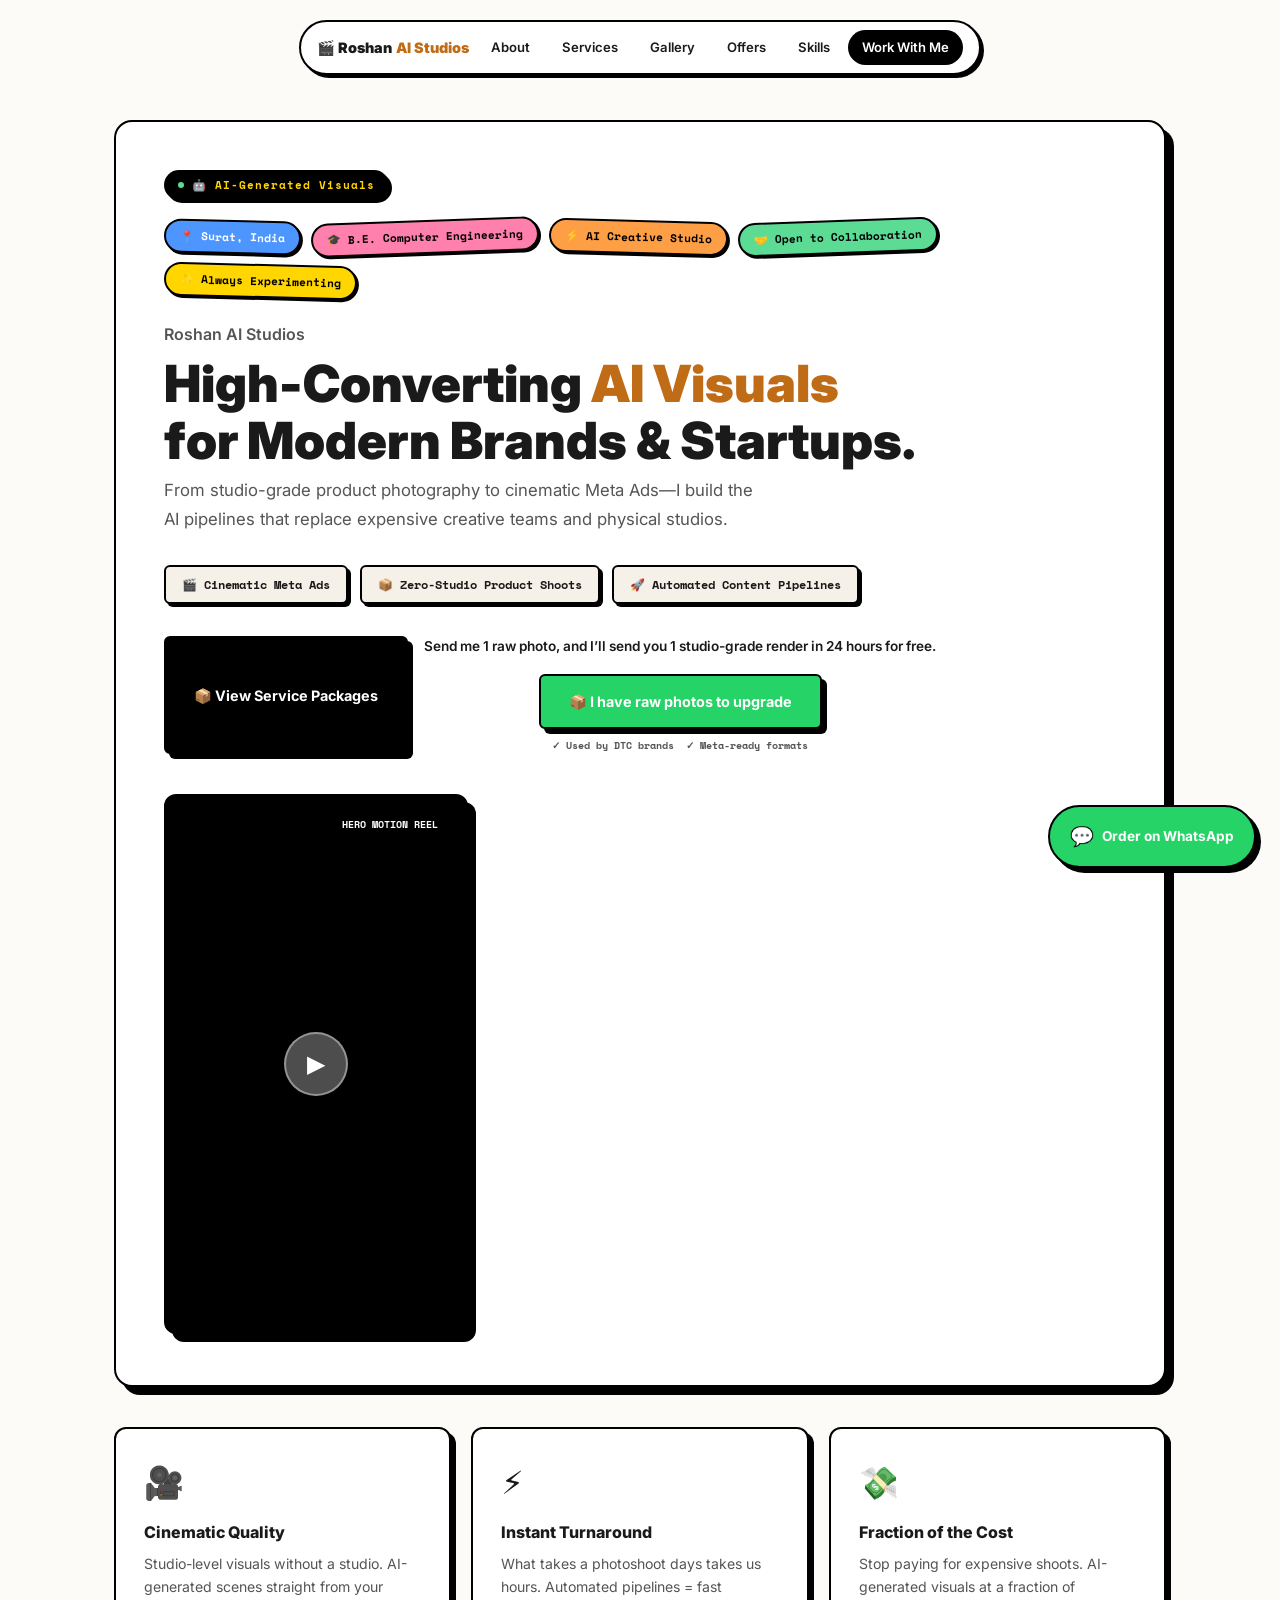
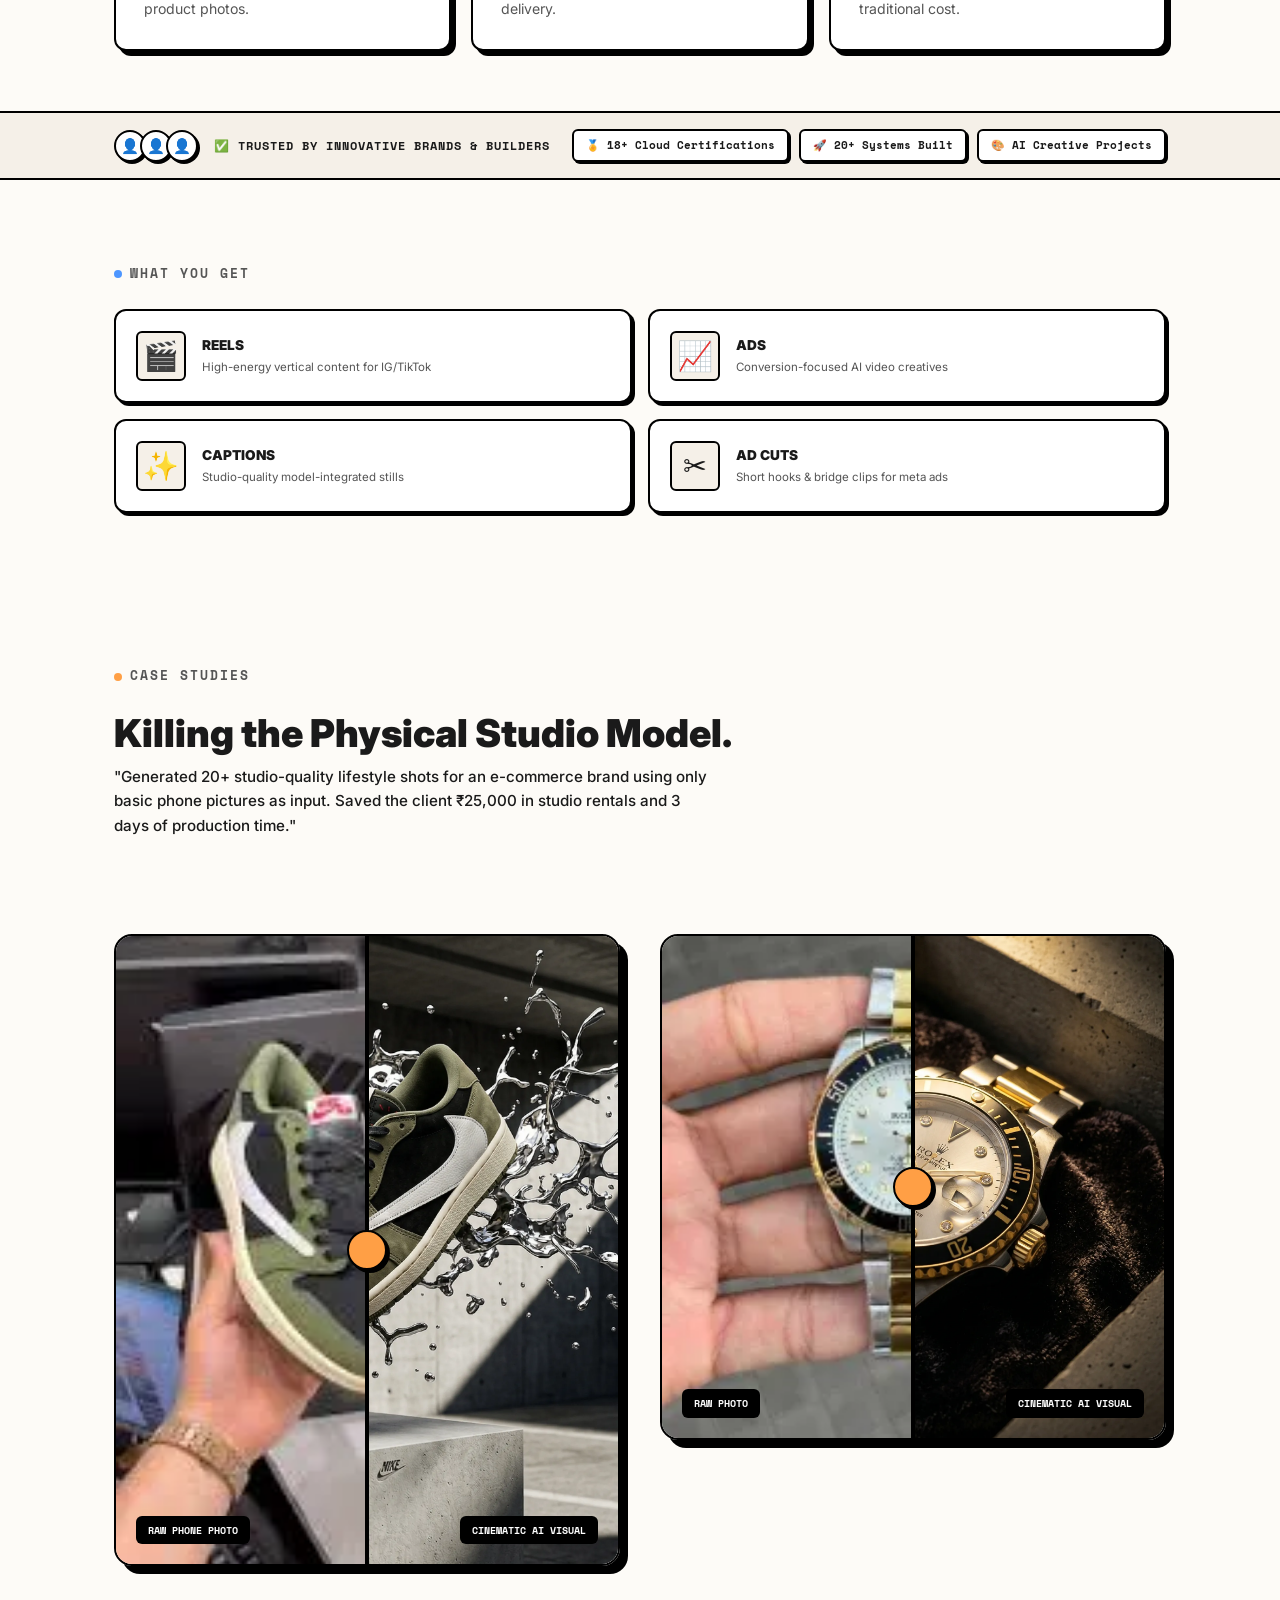
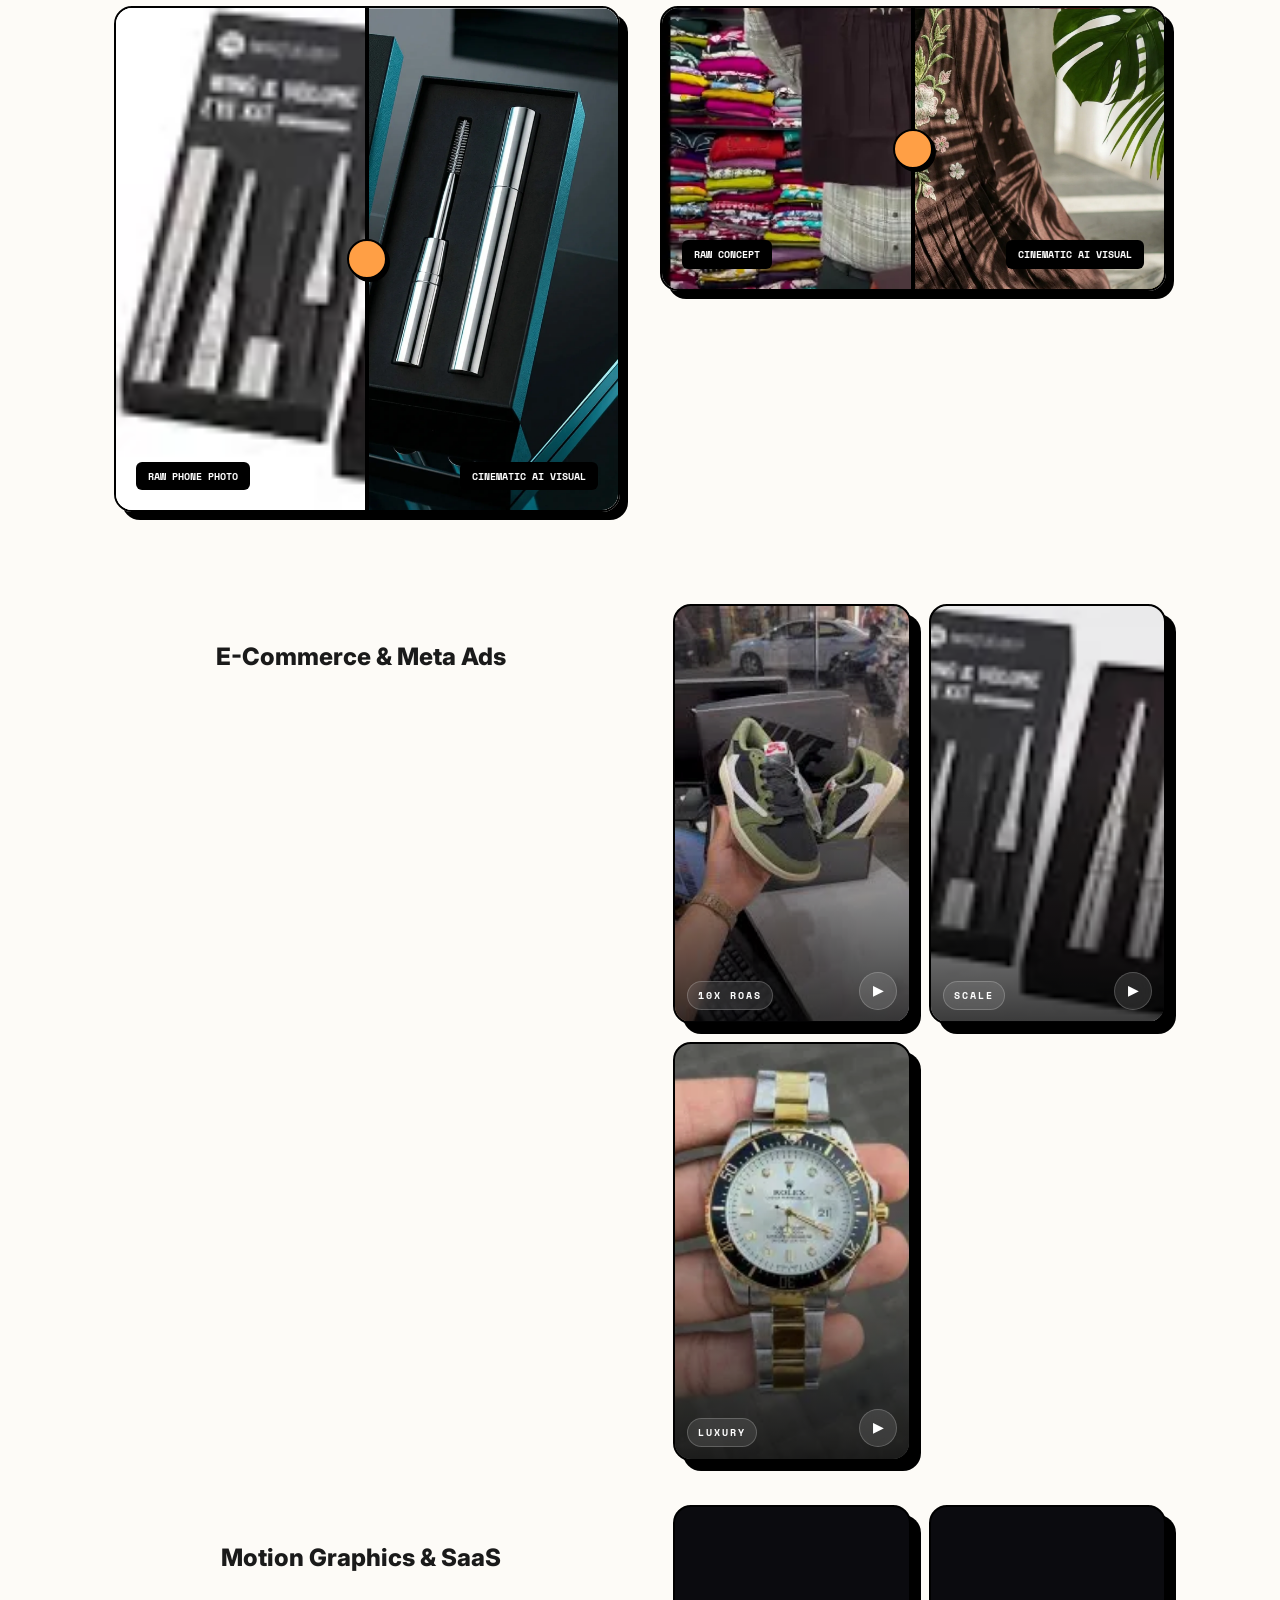
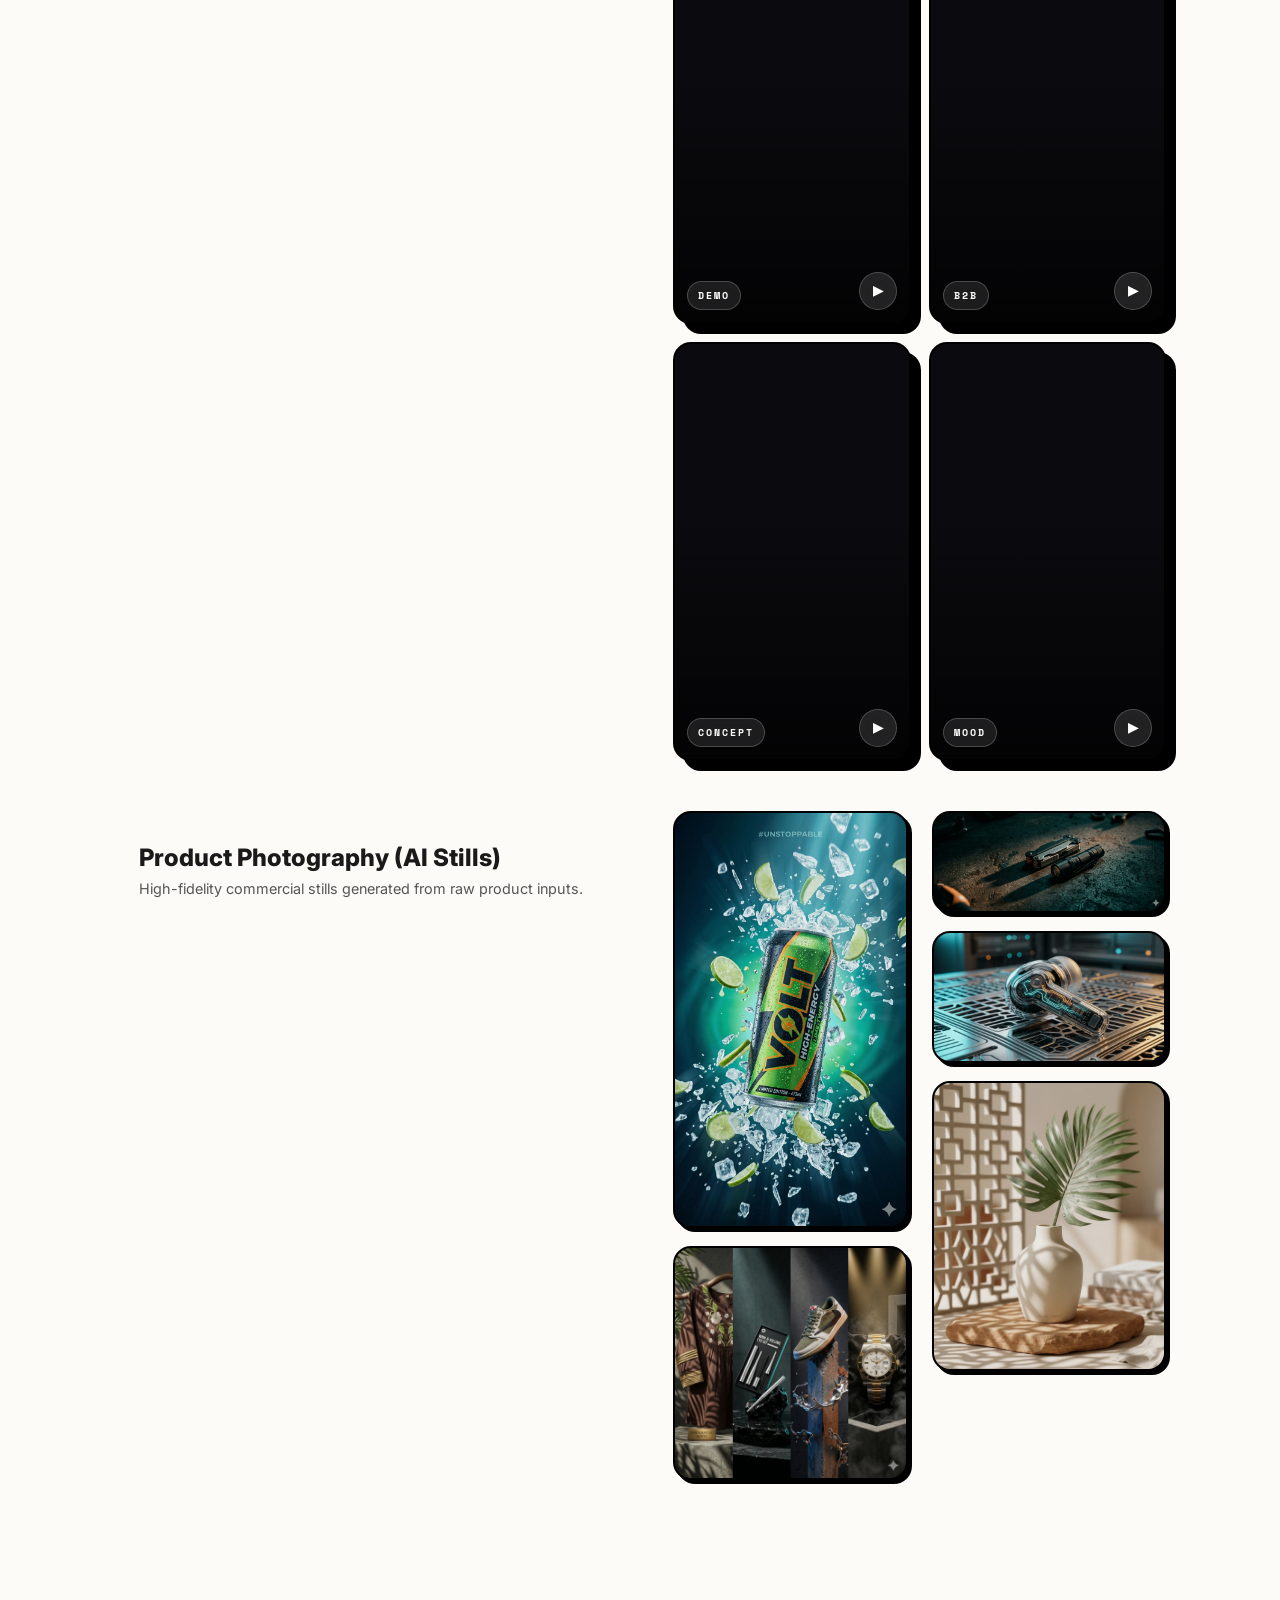
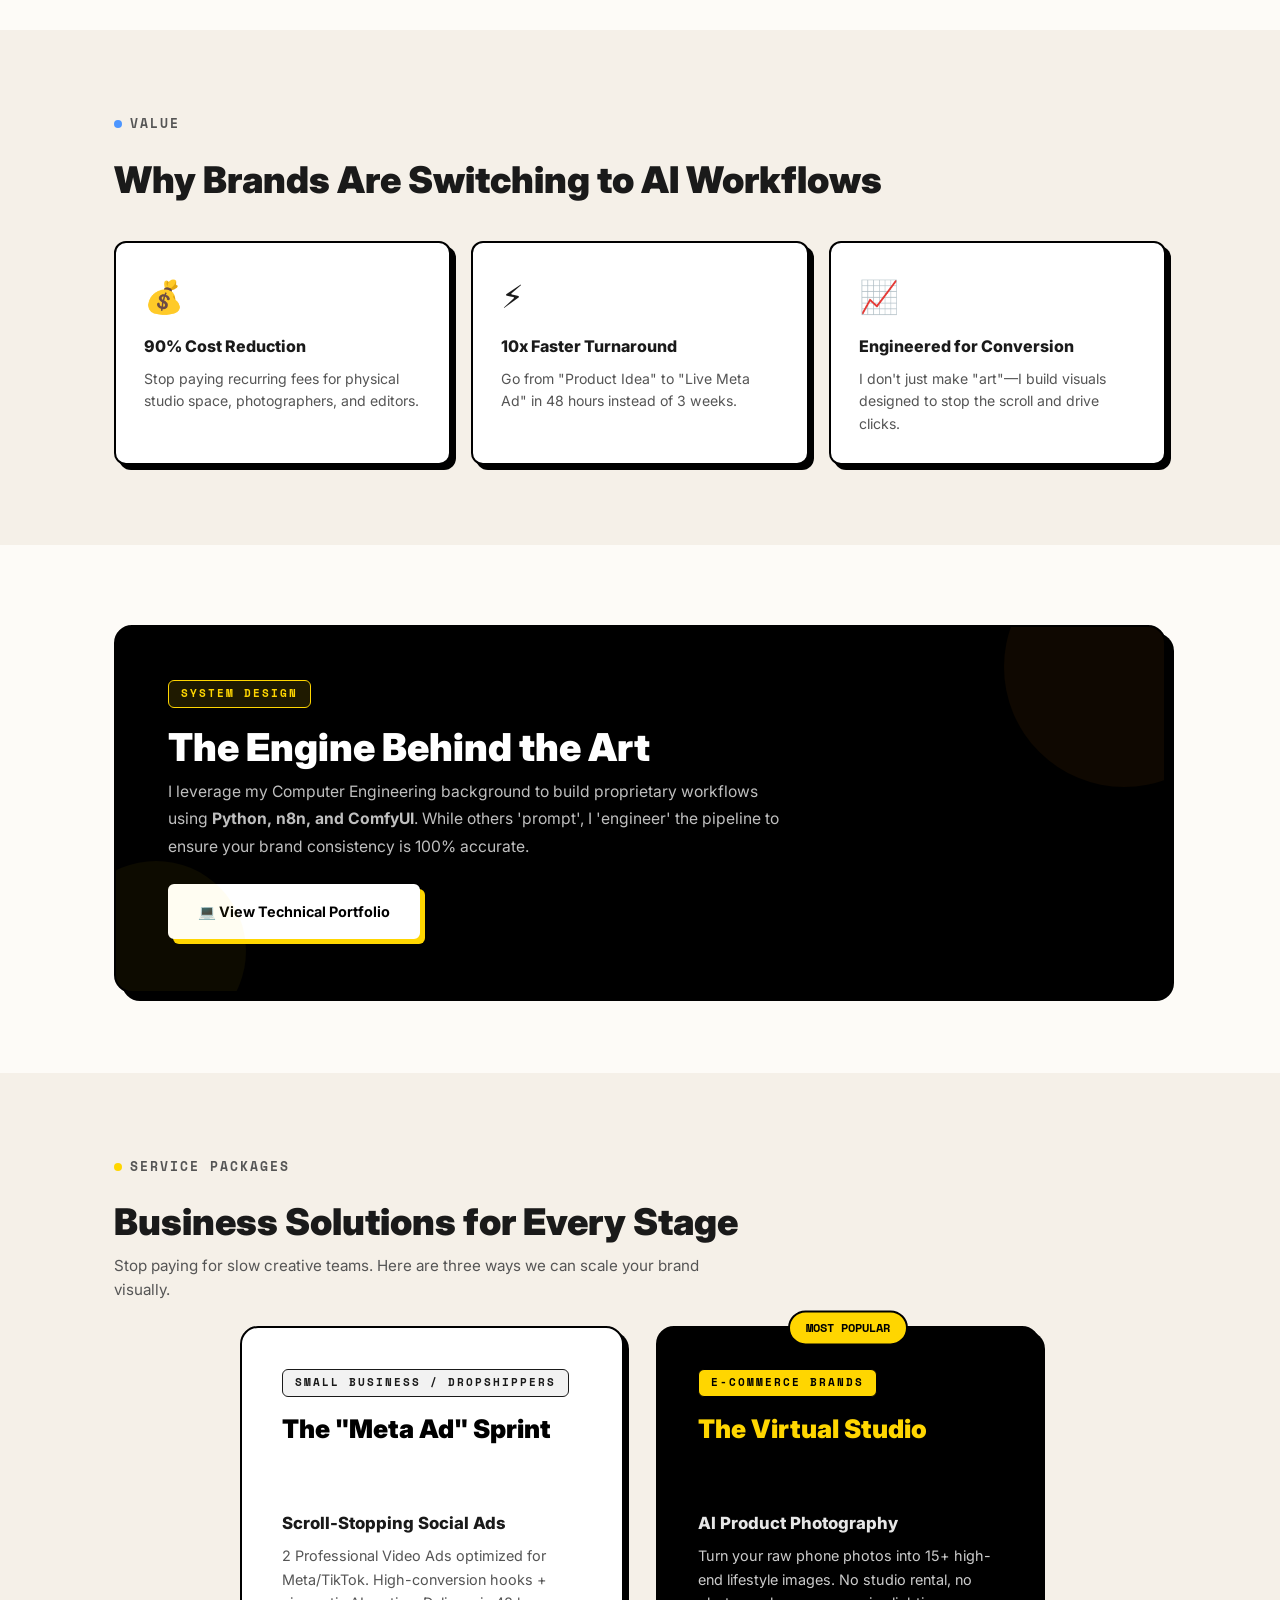
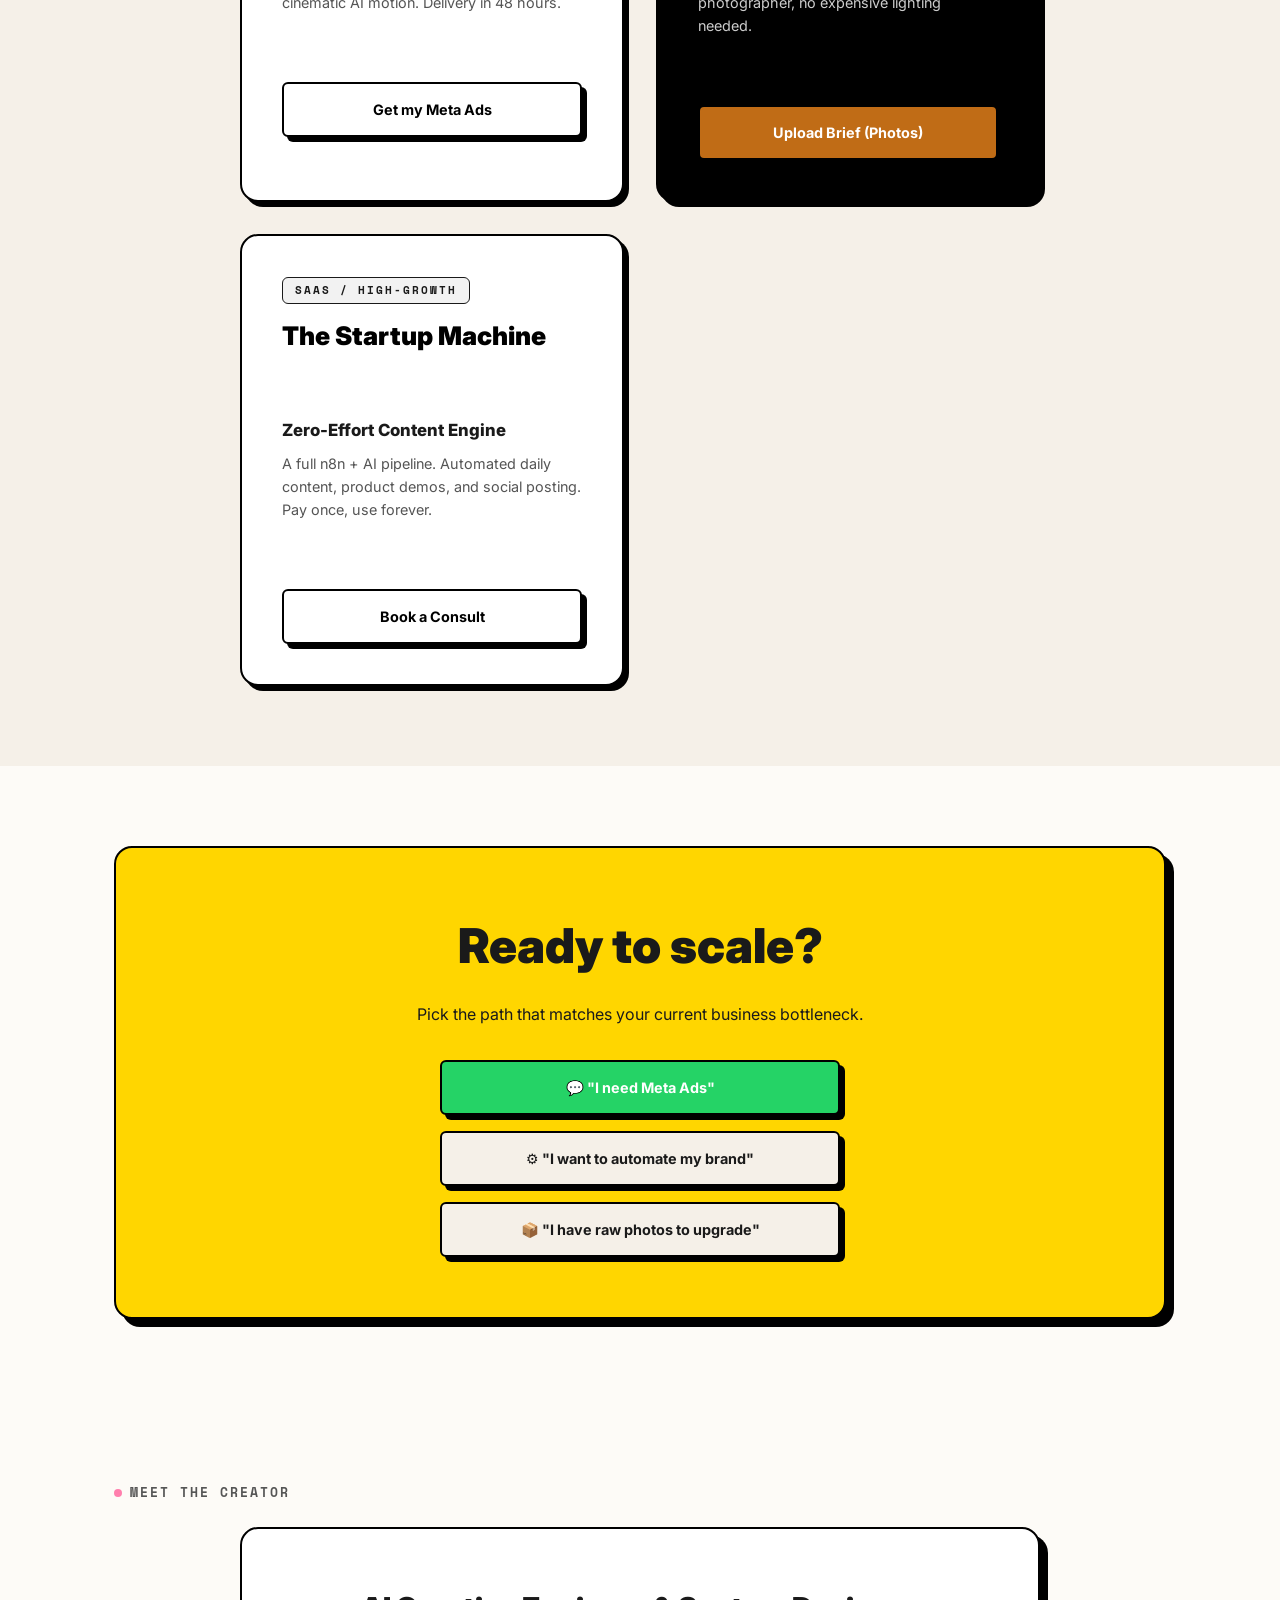
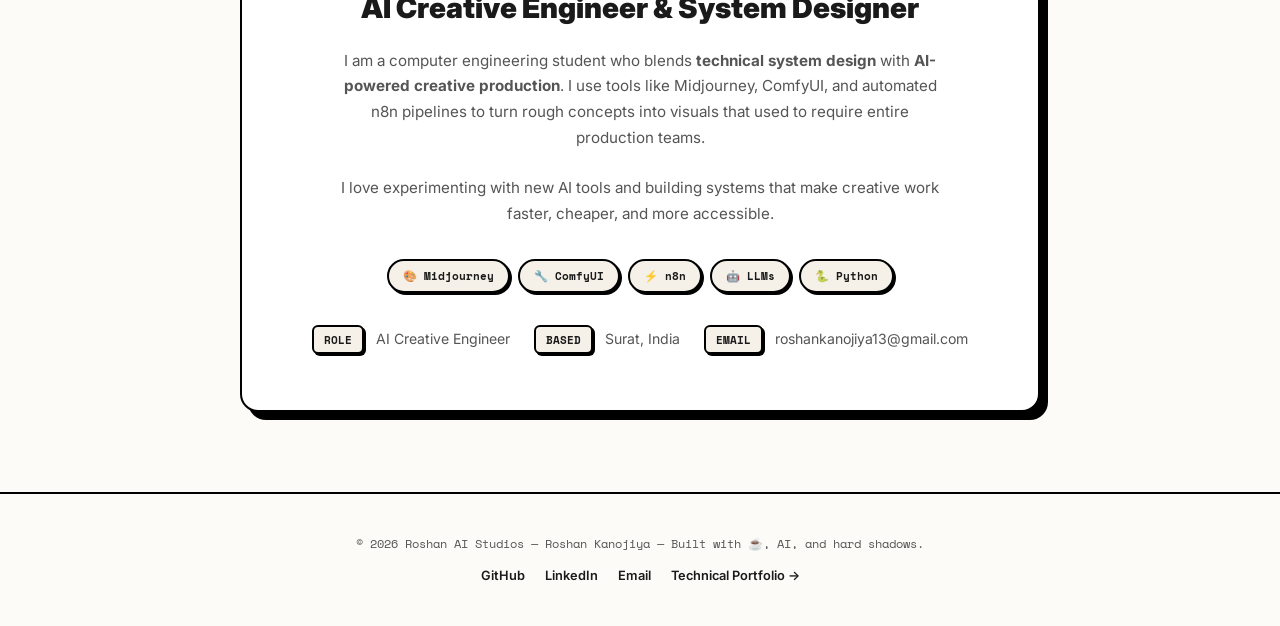
==== commit ee2bdd8a: "feat: enlarged images, fixed multi-slider logic, and updated Visual Audit lead magnet" ====
--- a/index.html
+++ b/index.html
@@ -70,8 +70,11 @@
                 <div class="hero-ctas">
                     <a href="#services" class="btn btn-primary">📦 View Service Packages</a>
                     <div class="btn-group-wa">
-                        <a href="https://wa.me/918320408616?text=Hi%20Roshan%2C%20I%20want%20to%20book%20a%20visual%20audit"
-                            target="_blank" class="btn btn-whatsapp">🔍 Book a Visual Audit</a>
+                        <div class="cta-mini-offer" style="font-size: 0.85rem; font-weight: 600; margin-bottom: 8px; color: var(--text);">
+                            Send me 1 raw photo, and I’ll send you 1 studio-grade render in 24 hours for free.
+                        </div>
+                        <a href="https://wa.me/918320408616?text=Hi%20Roshan%2C%20I%20want%20to%20send%20my%20raw%20photos"
+                            target="_blank" class="btn btn-whatsapp">📦 I have raw photos to upgrade</a>
                         <div class="hero-cta-subs">
                             <span>✓ Used by DTC brands</span>
                             <span>✓ Meta-ready formats</span>
--- a/style.css
+++ b/style.css
@@ -35,7 +35,7 @@
     --font-body: 'Inter', system-ui, -apple-system, sans-serif;
     --font-mono: 'Space Mono', 'Courier New', monospace;
 
-    --max-w: 960px;
+    --max-w: 1100px;
     --transition: 0.2s cubic-bezier(0.25, 0.46, 0.45, 0.94);
 }
 
@@ -1298,6 +1298,10 @@
     overflow: hidden;
     cursor: ew-resize;
 }
+
+.slider-container[data-ratio="4/5"] { aspect-ratio: 4 / 5; }
+.slider-container[data-ratio="1/1"] { aspect-ratio: 1 / 1; }
+.slider-container[data-ratio="16/9"] { aspect-ratio: 16 / 9; }
 
 .slider-image {
     position: absolute;
@@ -2014,15 +2018,22 @@
 /* Photography Gallery (Masonry Layout) */
 .gallery-masonry {
     column-count: 2;
-    column-gap: 18px;
+    column-gap: 24px;
     padding: 0 24px;
     max-width: calc(var(--max-w) + 48px);
     margin: 32px auto 80px;
 }
 
-@media (min-width: 768px) {
-    .gallery-masonry {
-        column-count: 3;
+.slider-gallery {
+    display: grid;
+    grid-template-columns: 1fr;
+    gap: 40px;
+    margin-top: 32px;
+}
+
+@media (min-width: 900px) {
+    .slider-gallery {
+        grid-template-columns: 1fr 1fr;
     }
 }
 
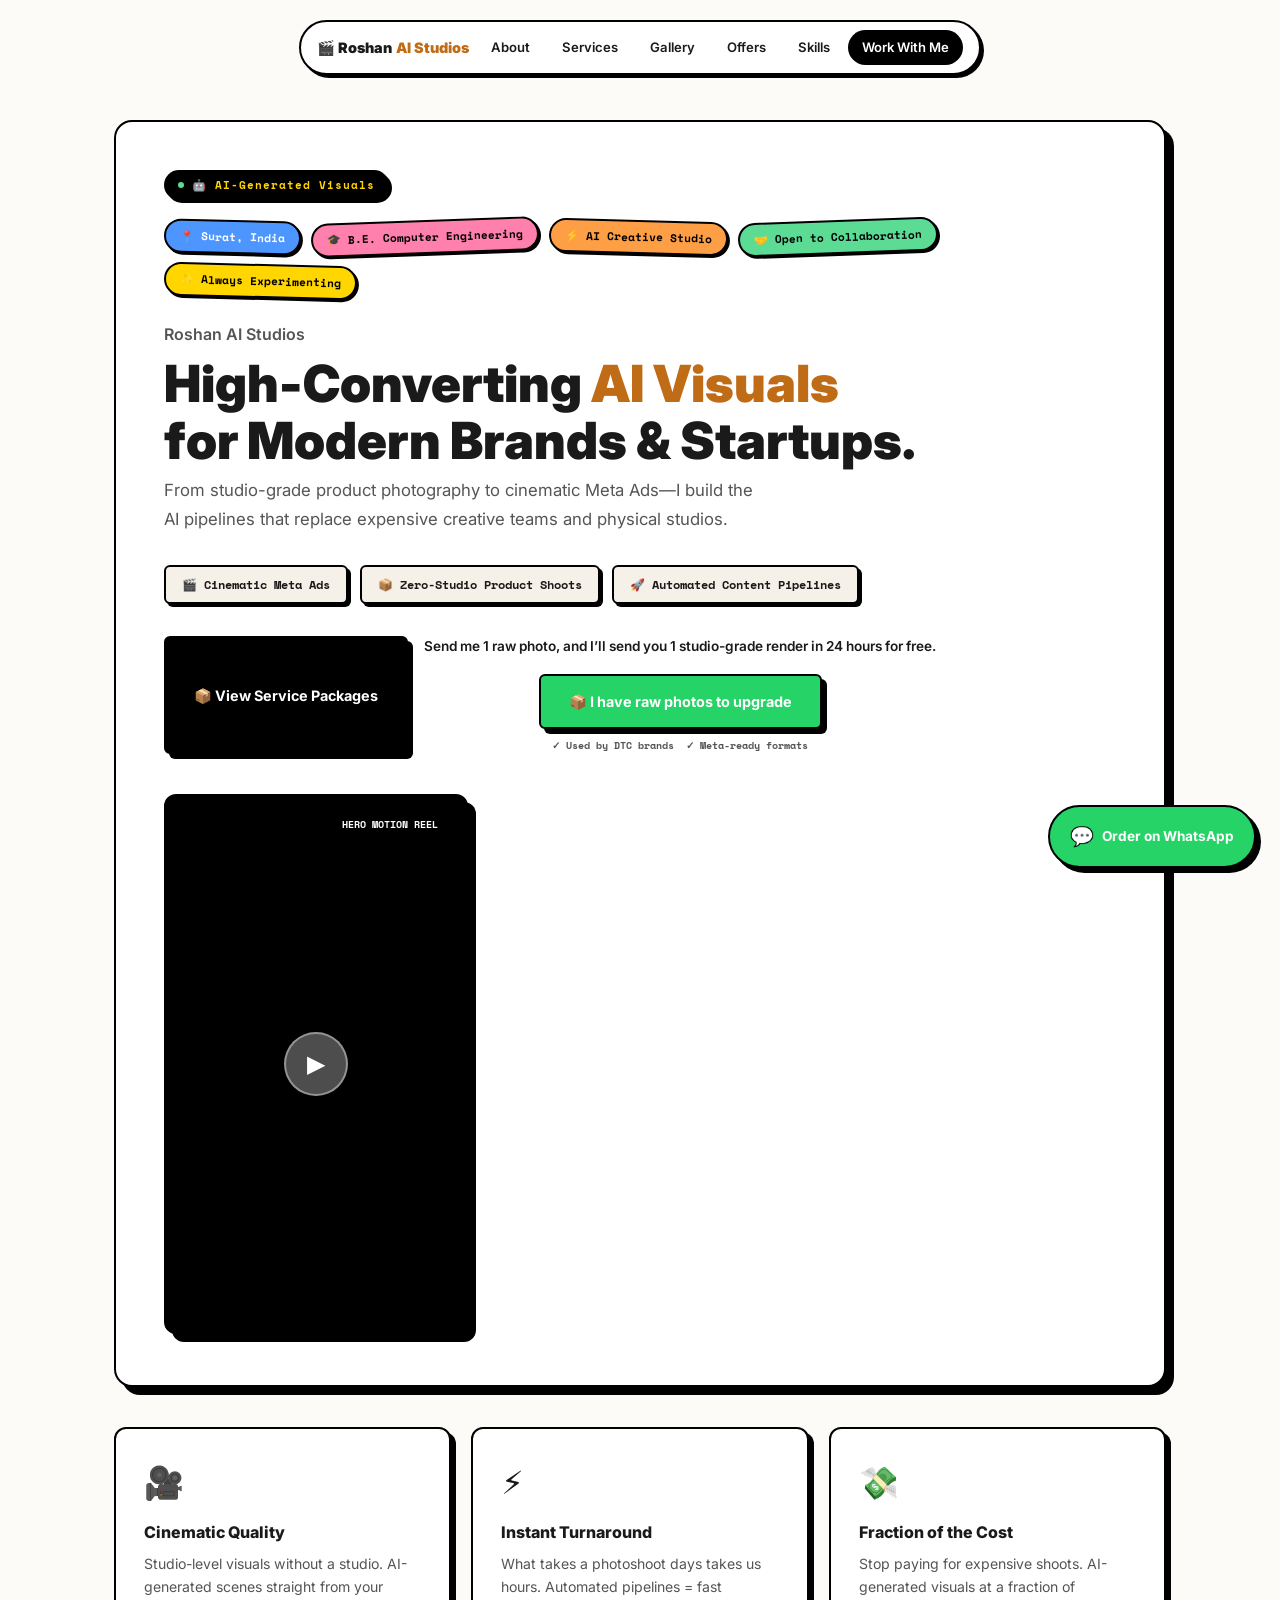
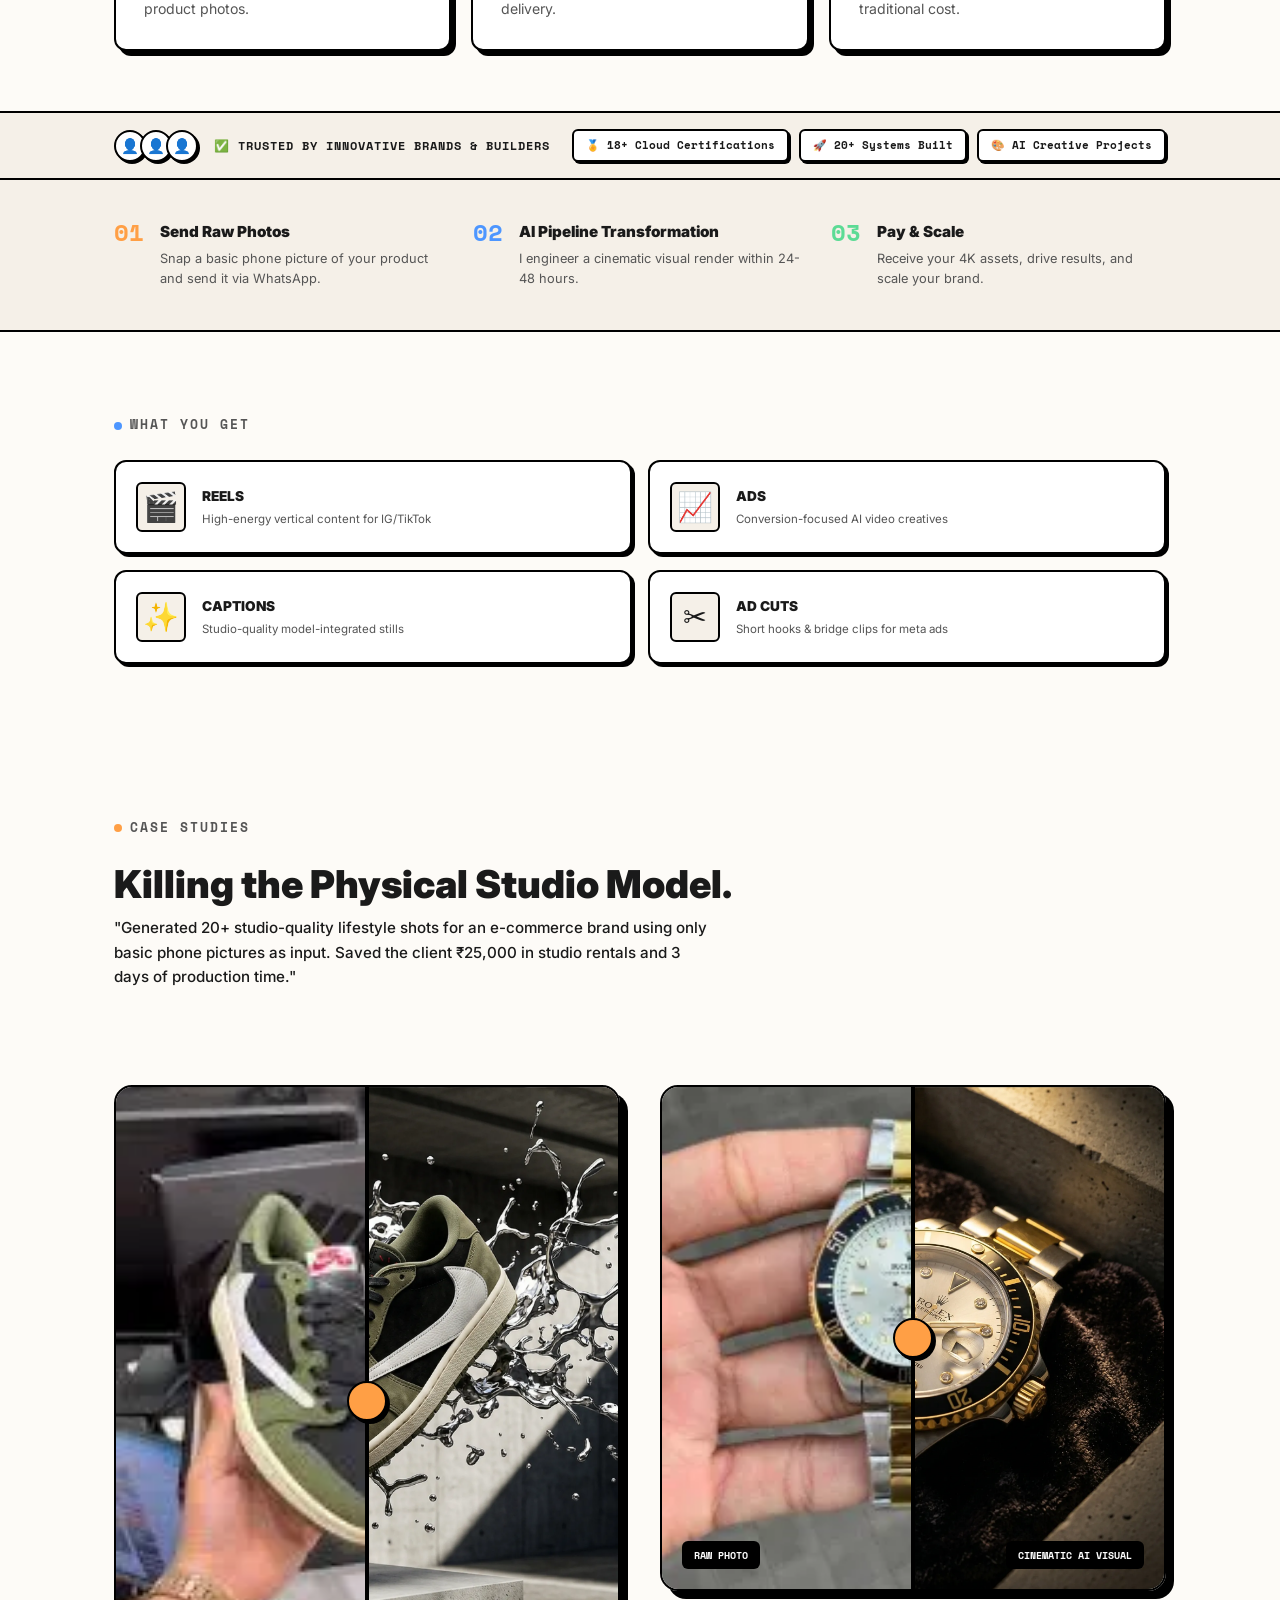
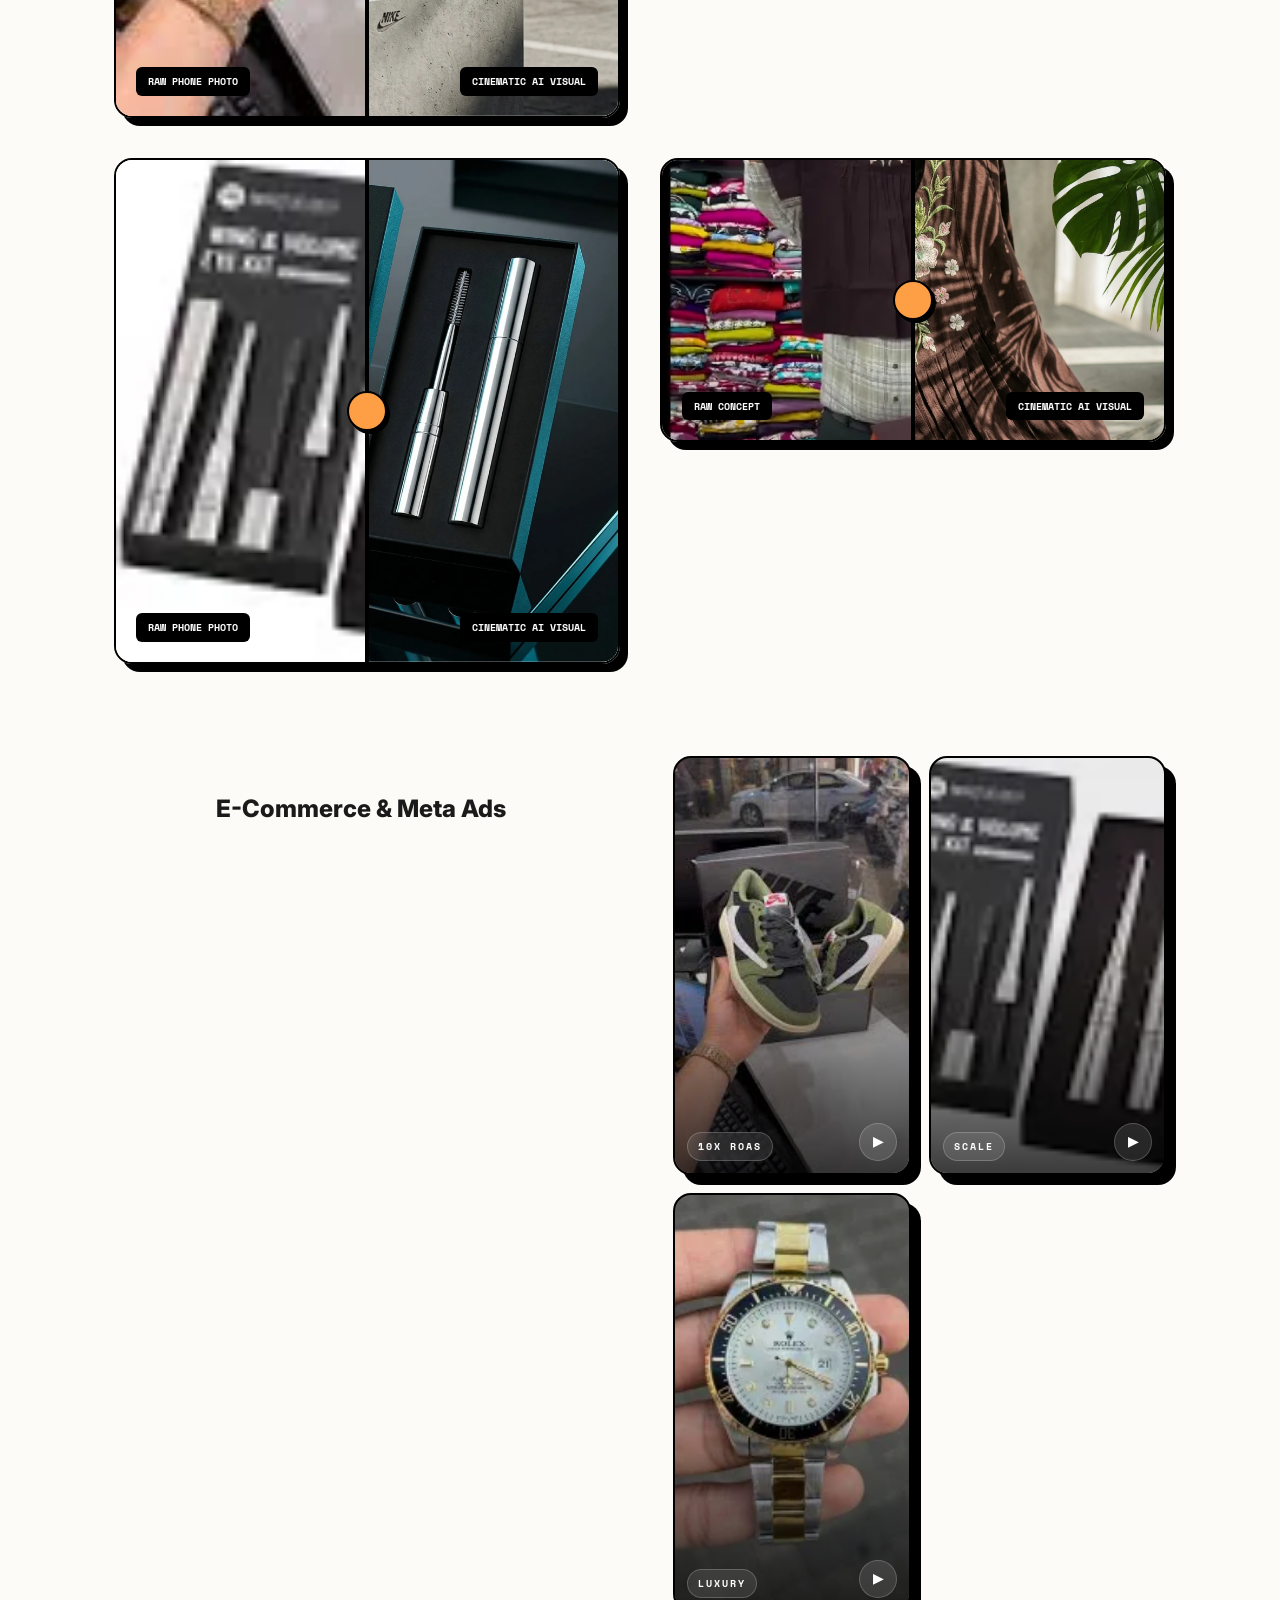
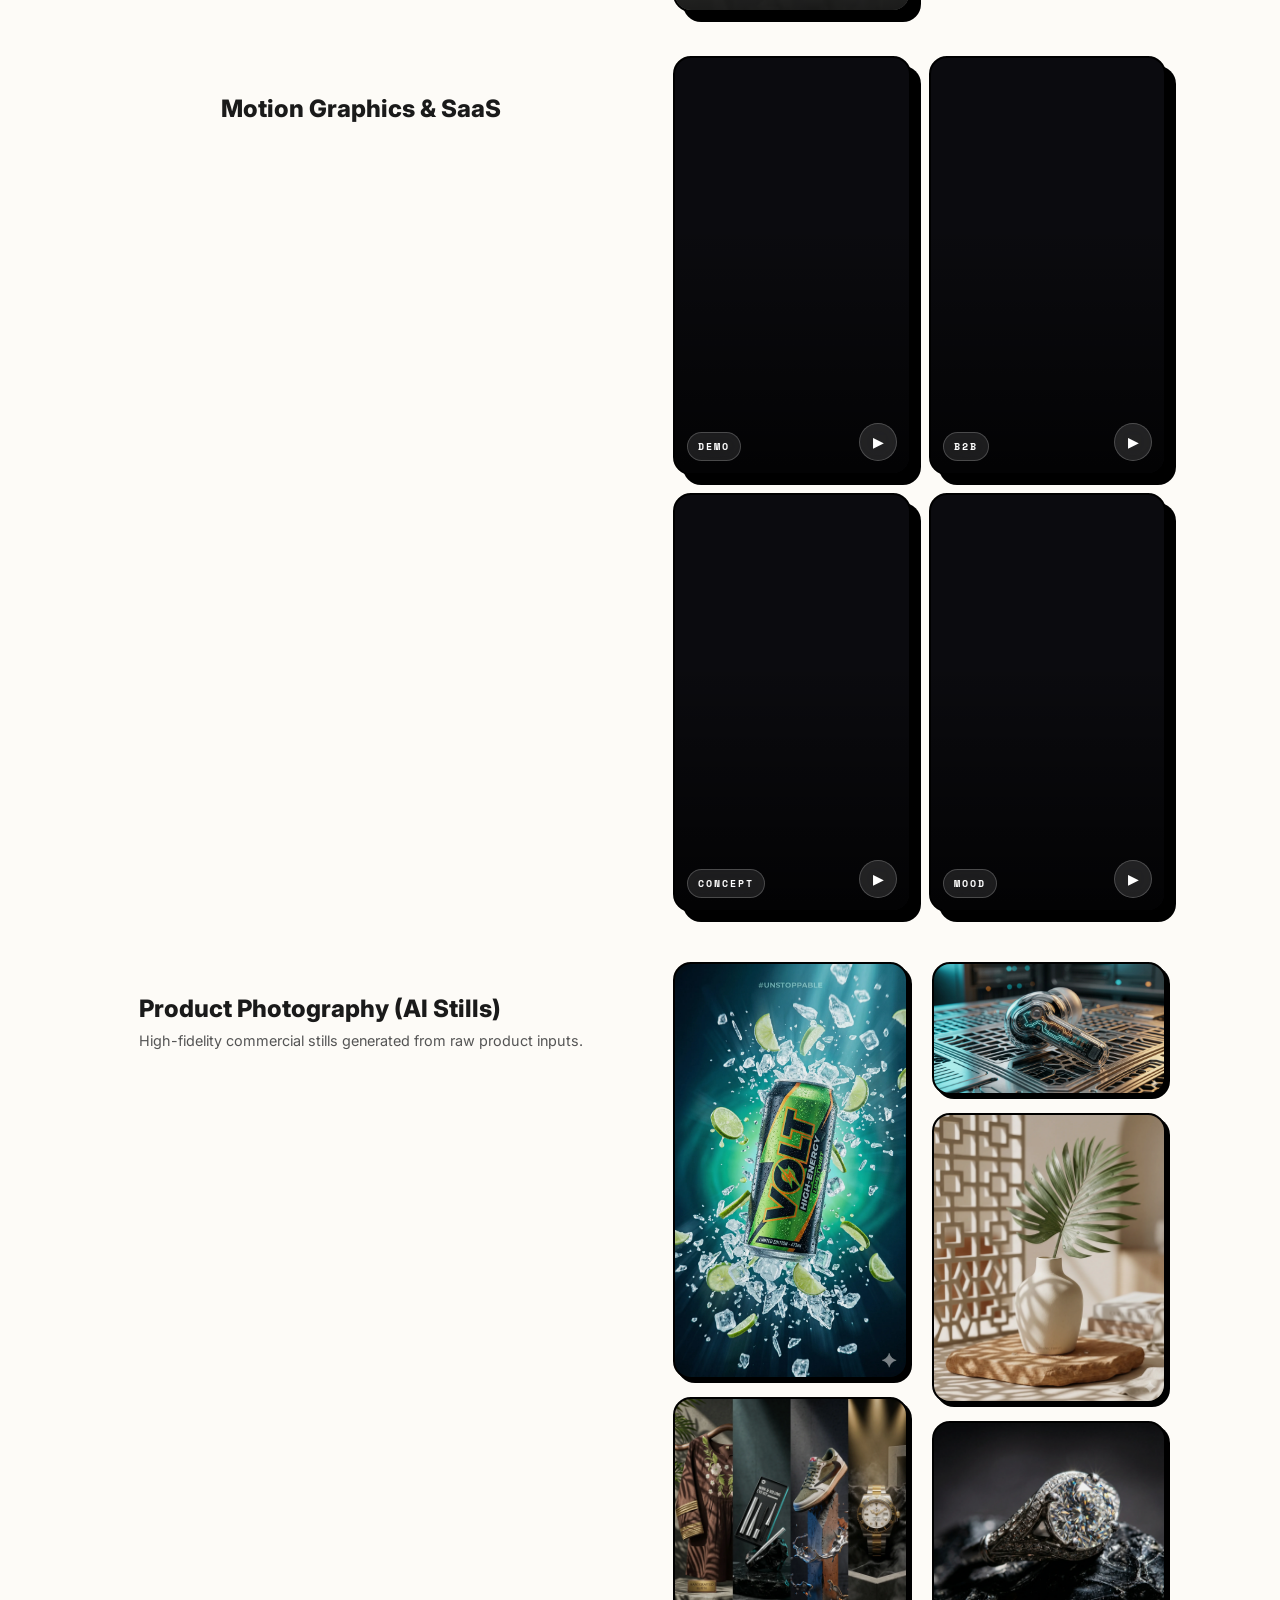
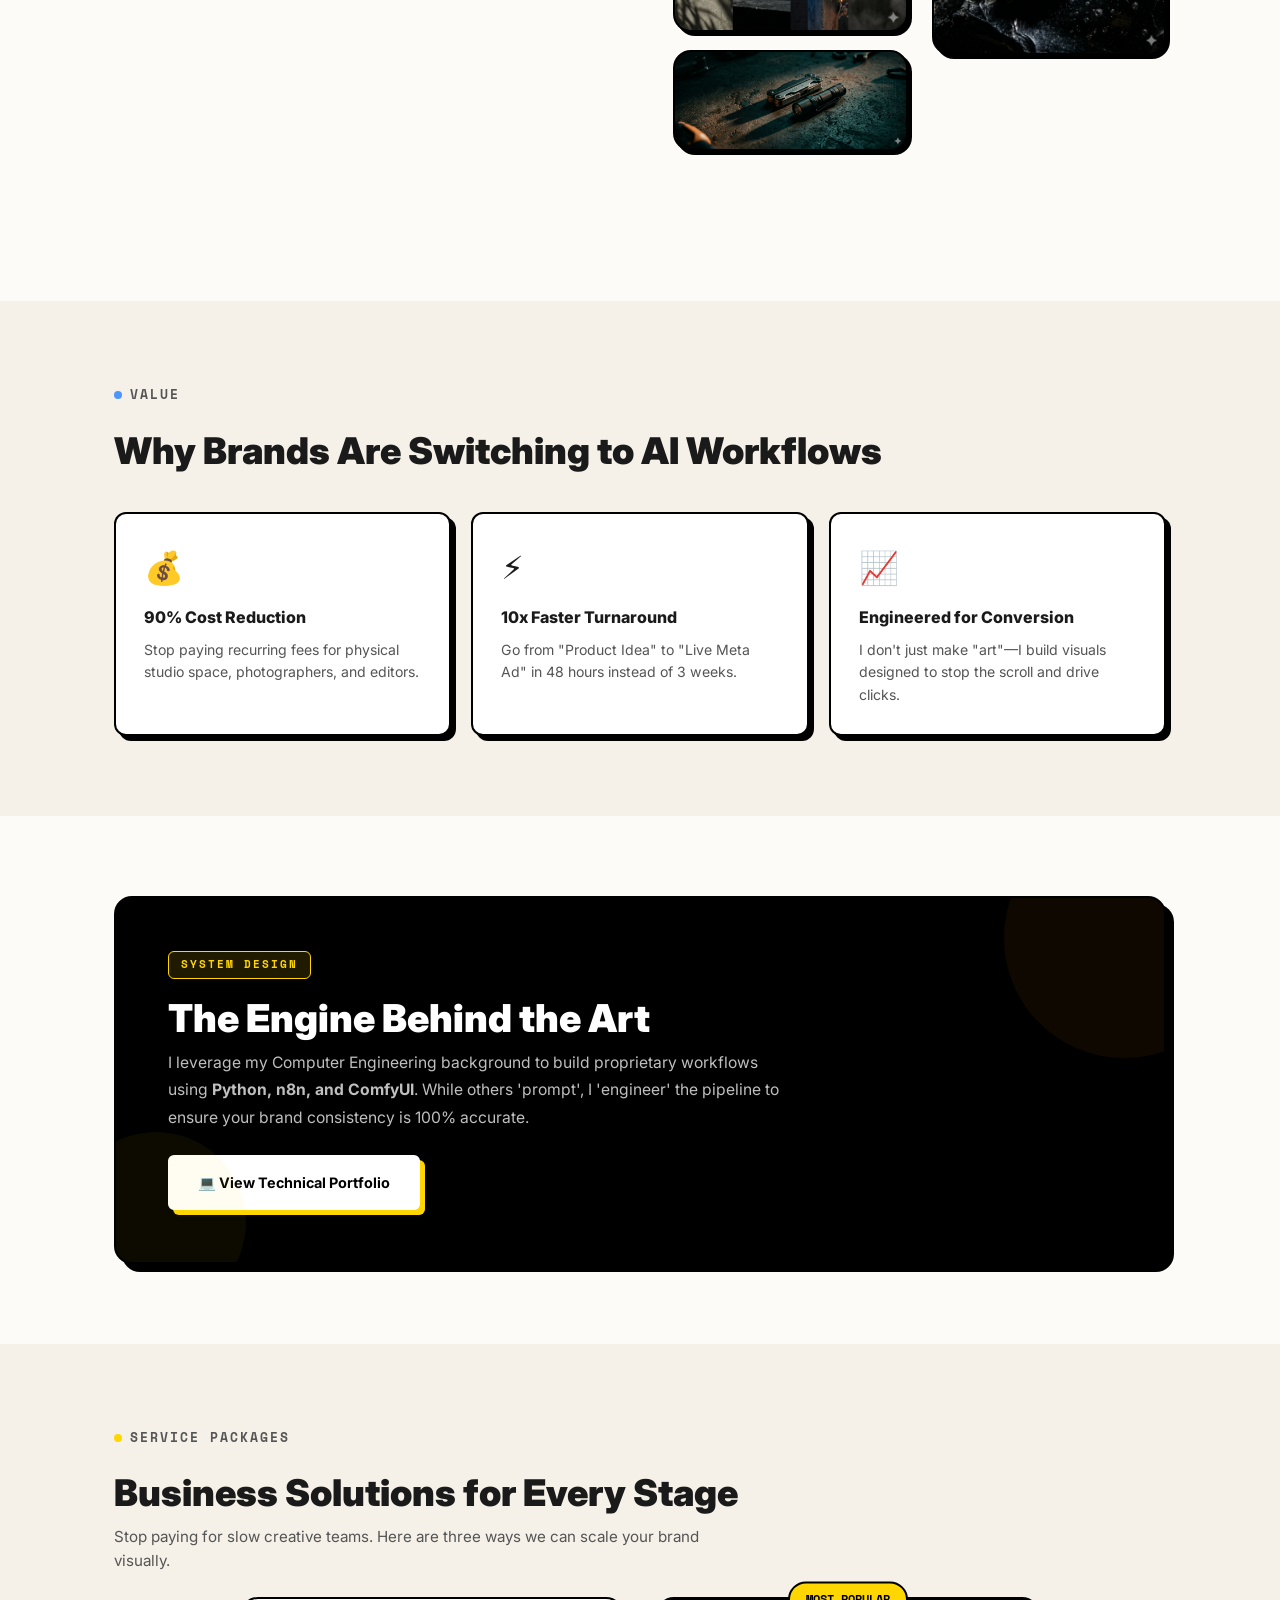
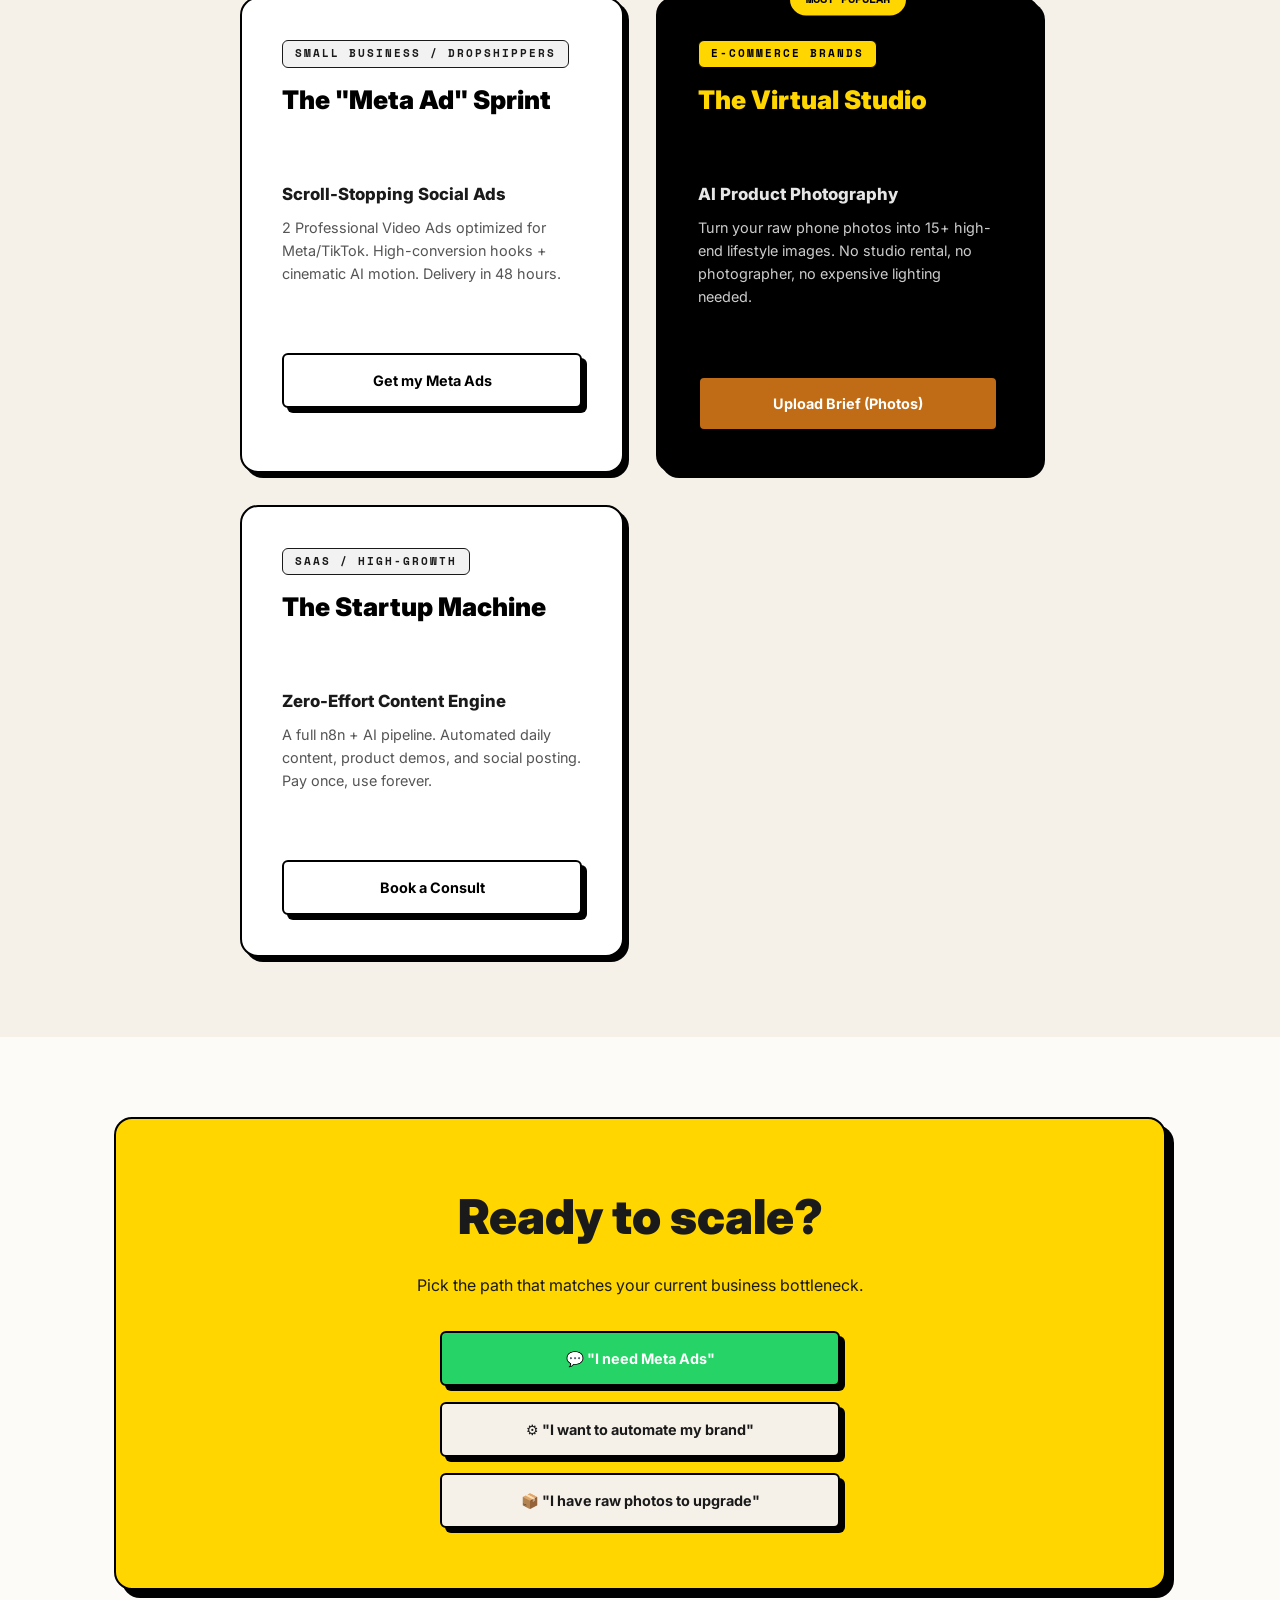
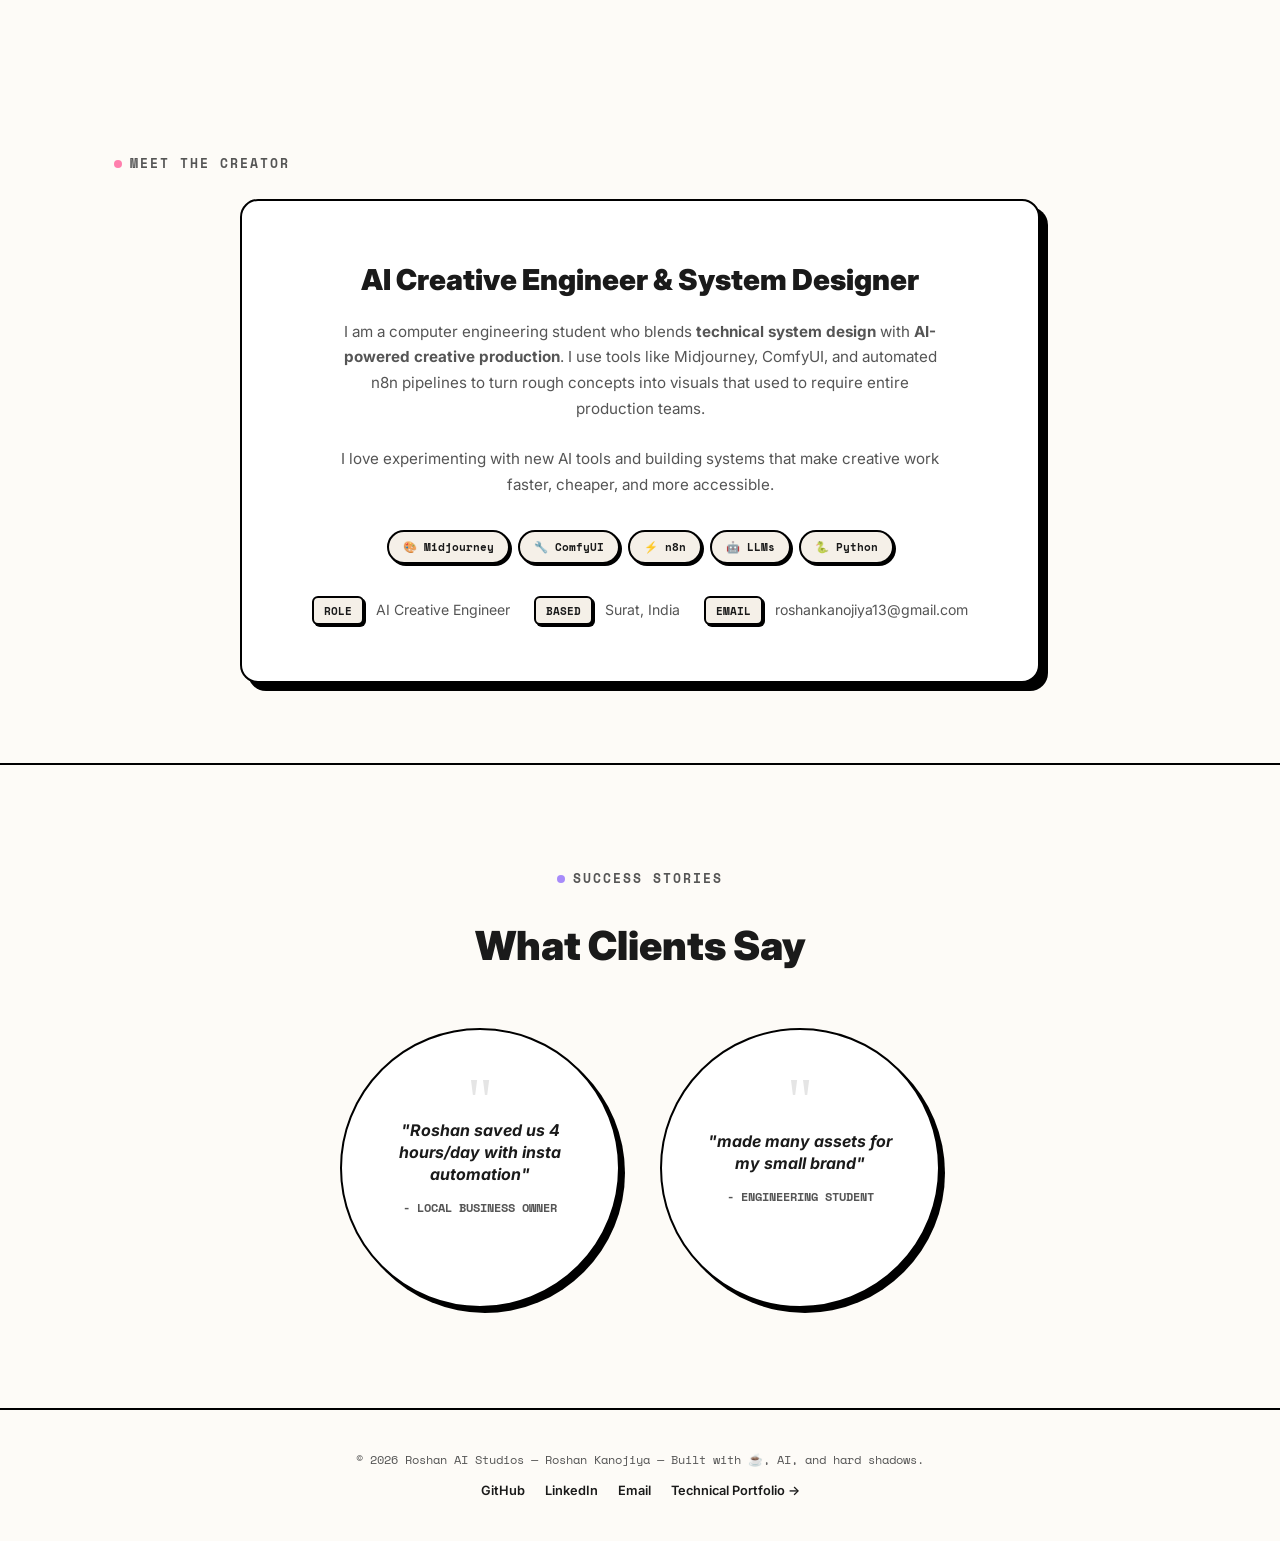
==== commit 64b18c93: "feat: added testimonials, new gallery image, and 3-step clarity bar" ====
--- a/index.html
+++ b/index.html
@@ -132,6 +132,35 @@
                     <span class="trust-chip">🏅 18+ Cloud Certifications</span>
                     <span class="trust-chip">🚀 20+ Systems Built</span>
                     <span class="trust-chip">🎨 AI Creative Projects</span>
+                </div>
+            </div>
+        </div>
+    </div>
+
+    <!-- ===== HOW IT WORKS (6-Second Clarity) ===== -->
+    <div class="how-it-works-bar" style="background: var(--bg-alt); padding: 40px 0; border-bottom: var(--border-w) solid var(--black);">
+        <div class="container">
+            <div style="display: grid; grid-template-columns: repeat(auto-fit, minmax(250px, 1fr)); gap: 24px;">
+                <div class="reveal" style="display: flex; gap: 16px; align-items: start;">
+                    <div style="font-family: var(--font-mono); font-size: 1.5rem; font-weight: 900; color: var(--accent-orange); line-height: 1;">01</div>
+                    <div>
+                        <h4 style="font-size: 0.95rem; font-weight: 900; margin-bottom: 4px;">Send Raw Photos</h4>
+                        <p style="font-size: 0.8rem; color: var(--text-muted);">Snap a basic phone picture of your product and send it via WhatsApp.</p>
+                    </div>
+                </div>
+                <div class="reveal" style="display: flex; gap: 16px; align-items: start;">
+                    <div style="font-family: var(--font-mono); font-size: 1.5rem; font-weight: 900; color: var(--accent-blue); line-height: 1;">02</div>
+                    <div>
+                        <h4 style="font-size: 0.95rem; font-weight: 900; margin-bottom: 4px;">AI Pipeline Transformation</h4>
+                        <p style="font-size: 0.8rem; color: var(--text-muted);">I engineer a cinematic visual render within 24-48 hours.</p>
+                    </div>
+                </div>
+                <div class="reveal" style="display: flex; gap: 16px; align-items: start;">
+                    <div style="font-family: var(--font-mono); font-size: 1.5rem; font-weight: 900; color: var(--accent-green); line-height: 1;">03</div>
+                    <div>
+                        <h4 style="font-size: 0.95rem; font-weight: 900; margin-bottom: 4px;">Pay & Scale</h4>
+                        <p style="font-size: 0.8rem; color: var(--text-muted);">Receive your 4K assets, drive results, and scale your brand.</p>
+                    </div>
                 </div>
             </div>
         </div>
@@ -441,6 +470,9 @@
             </div>
             <div class="gallery-item reveal">
                 <img src="Gemini_Generated_Image_yeeh8tyeeh8tyeeh.webp" alt="AI Product Shoot">
+            </div>
+            <div class="gallery-item reveal">
+                <img src="Gemini_Generated_Image_qyxb84qyxb84qyxb.webp" alt="AI Product Shoot">
             </div>
         </div>
     </section>
@@ -620,6 +652,26 @@
         </div>
     </section>
 
+    <!-- ===== TESTIMONIALS ===== -->
+    <section class="testimonials-section section">
+        <div class="container">
+            <span class="section-label"><span class="dot" style="background: var(--accent-purple)"></span> Success Stories</span>
+            <h2 style="font-size: clamp(1.8rem, 4vw, 2.5rem); font-weight: 900; margin-bottom: 12px;">What Clients Say</h2>
+            <div class="testimonials-grid">
+                <!-- Testimonial 1 -->
+                <div class="testimonial-circle reveal">
+                    <p class="testimonial-text">"Roshan saved us 4 hours/day with insta automation"</p>
+                    <span class="testimonial-author">- Local Business Owner</span>
+                </div>
+                <!-- Testimonial 2 -->
+                <div class="testimonial-circle reveal">
+                    <p class="testimonial-text">"made many assets for my small brand"</p>
+                    <span class="testimonial-author">- Engineering Student</span>
+                </div>
+            </div>
+        </div>
+    </section>
+
     <!-- ===== FOOTER ===== -->
     <footer class="footer">
         <div class="container">
--- a/style.css
+++ b/style.css
@@ -2024,6 +2024,79 @@
     margin: 32px auto 80px;
 }
 
+/* --- TESTIMONIALS (CIRCULAR) --- */
+.testimonials-section {
+    padding: 100px 0;
+    text-align: center;
+    background: var(--bg);
+    border-top: var(--border-w) solid var(--black);
+}
+
+.testimonials-grid {
+    display: flex;
+    flex-wrap: wrap;
+    justify-content: center;
+    gap: 40px;
+    margin-top: 50px;
+}
+
+.testimonial-circle {
+    width: 280px;
+    height: 280px;
+    background: var(--white);
+    border: var(--border-w) solid var(--black);
+    border-radius: 50%;
+    display: flex;
+    flex-direction: column;
+    align-items: center;
+    justify-content: center;
+    padding: 40px;
+    box-shadow: var(--shadow-md);
+    transition: var(--transition);
+    position: relative;
+    overflow: hidden;
+}
+
+.testimonial-circle:hover {
+    transform: rotate(3deg) scale(1.05);
+    box-shadow: var(--shadow-lg);
+    background: var(--accent-yellow);
+}
+
+.testimonial-circle::before {
+    content: '"';
+    position: absolute;
+    top: 20px;
+    font-size: 4rem;
+    font-family: serif;
+    color: var(--black);
+    opacity: 0.1;
+}
+
+.testimonial-text {
+    font-size: 1rem;
+    font-weight: 700;
+    line-height: 1.4;
+    margin-bottom: 12px;
+    font-style: italic;
+}
+
+.testimonial-author {
+    font-family: var(--font-mono);
+    font-size: 0.75rem;
+    font-weight: 700;
+    text-transform: uppercase;
+    color: var(--text-muted);
+}
+
+@media (max-width: 600px) {
+    .testimonial-circle {
+        width: 240px;
+        height: 240px;
+        padding: 30px;
+    }
+}
+
 .slider-gallery {
     display: grid;
     grid-template-columns: 1fr;
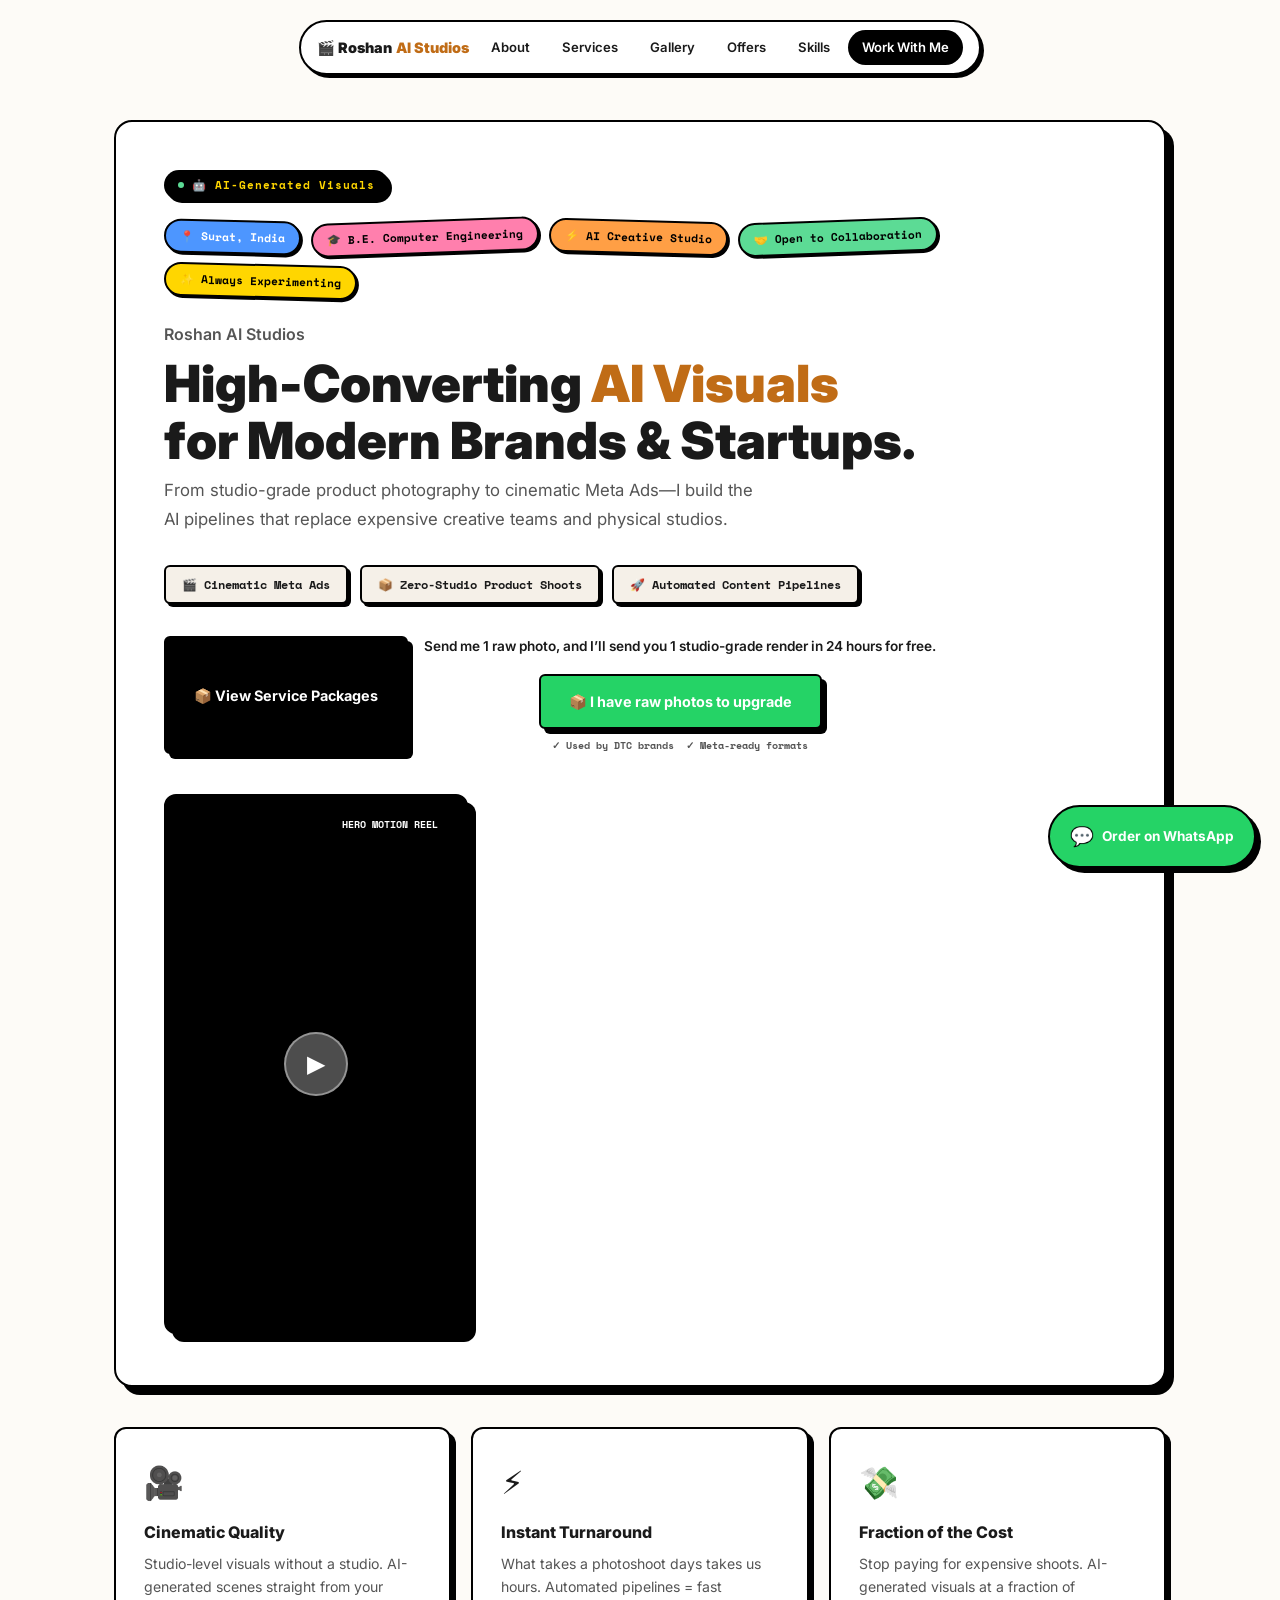
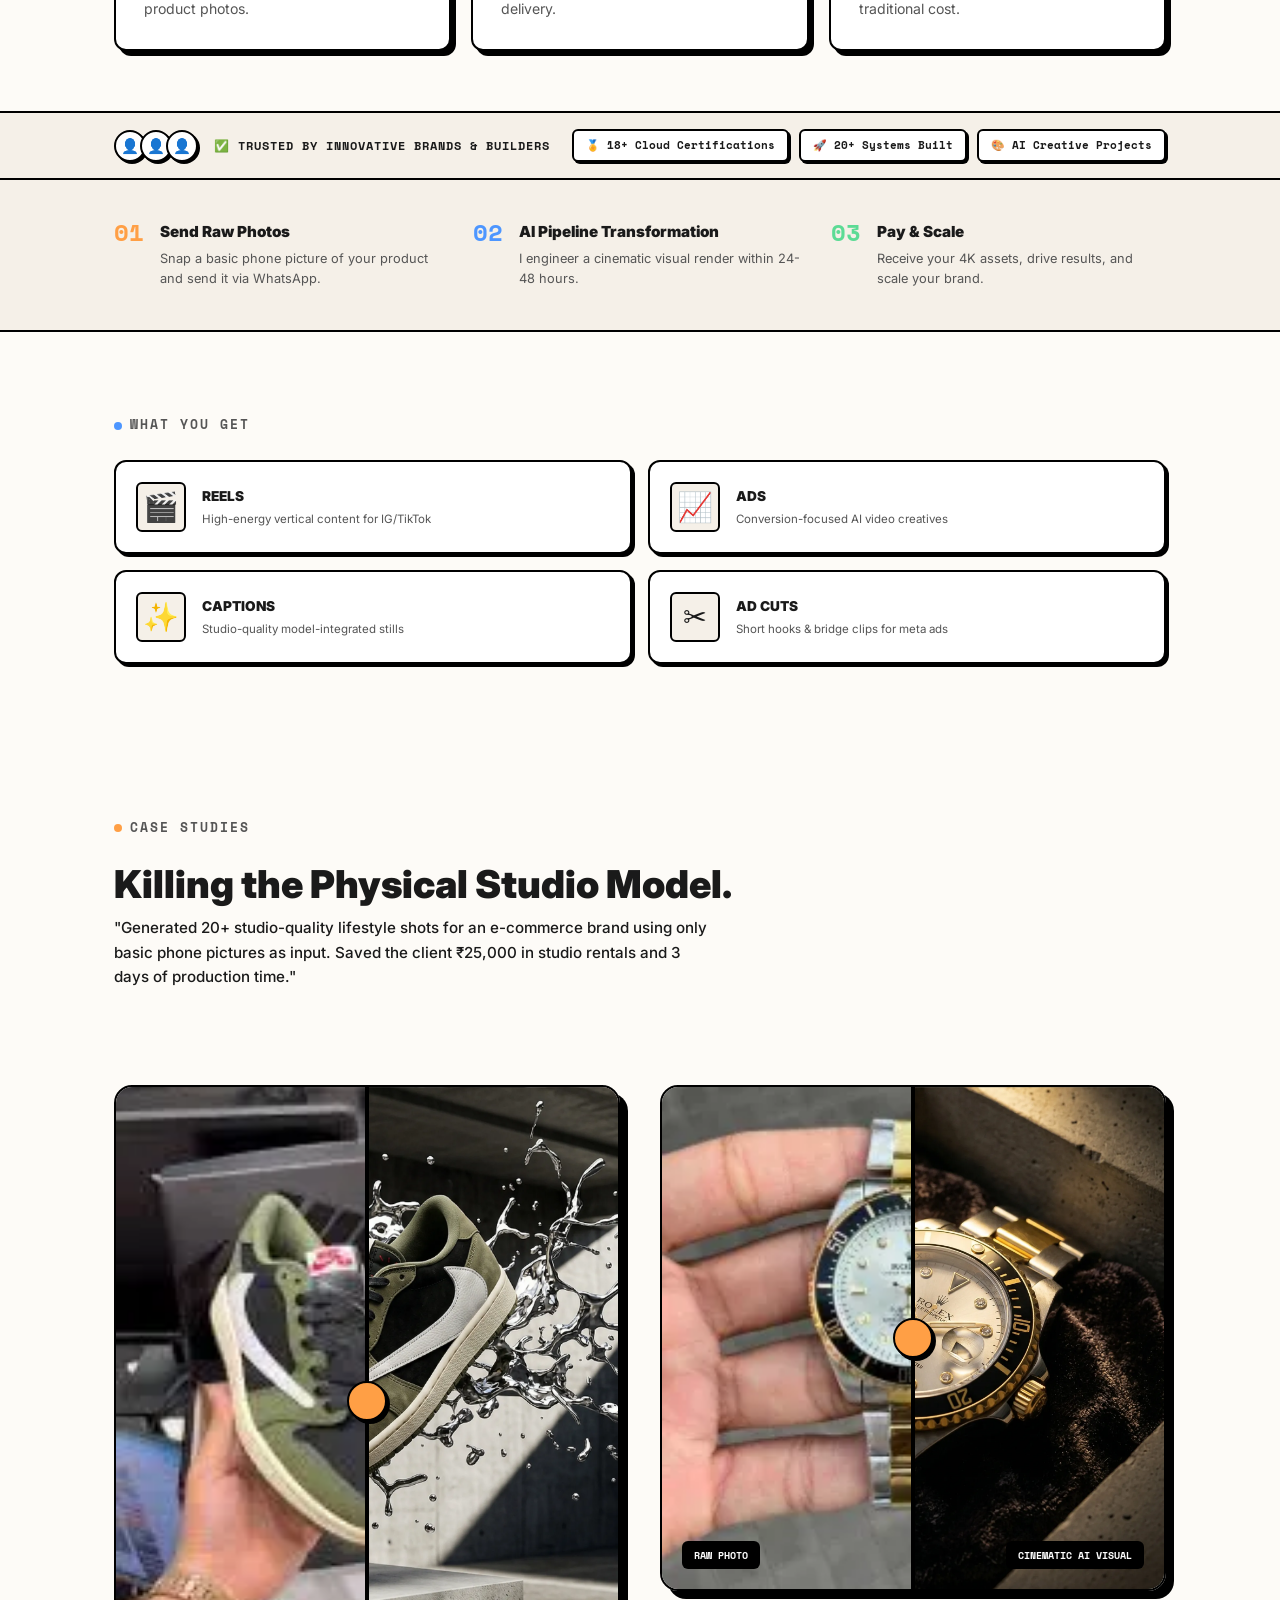
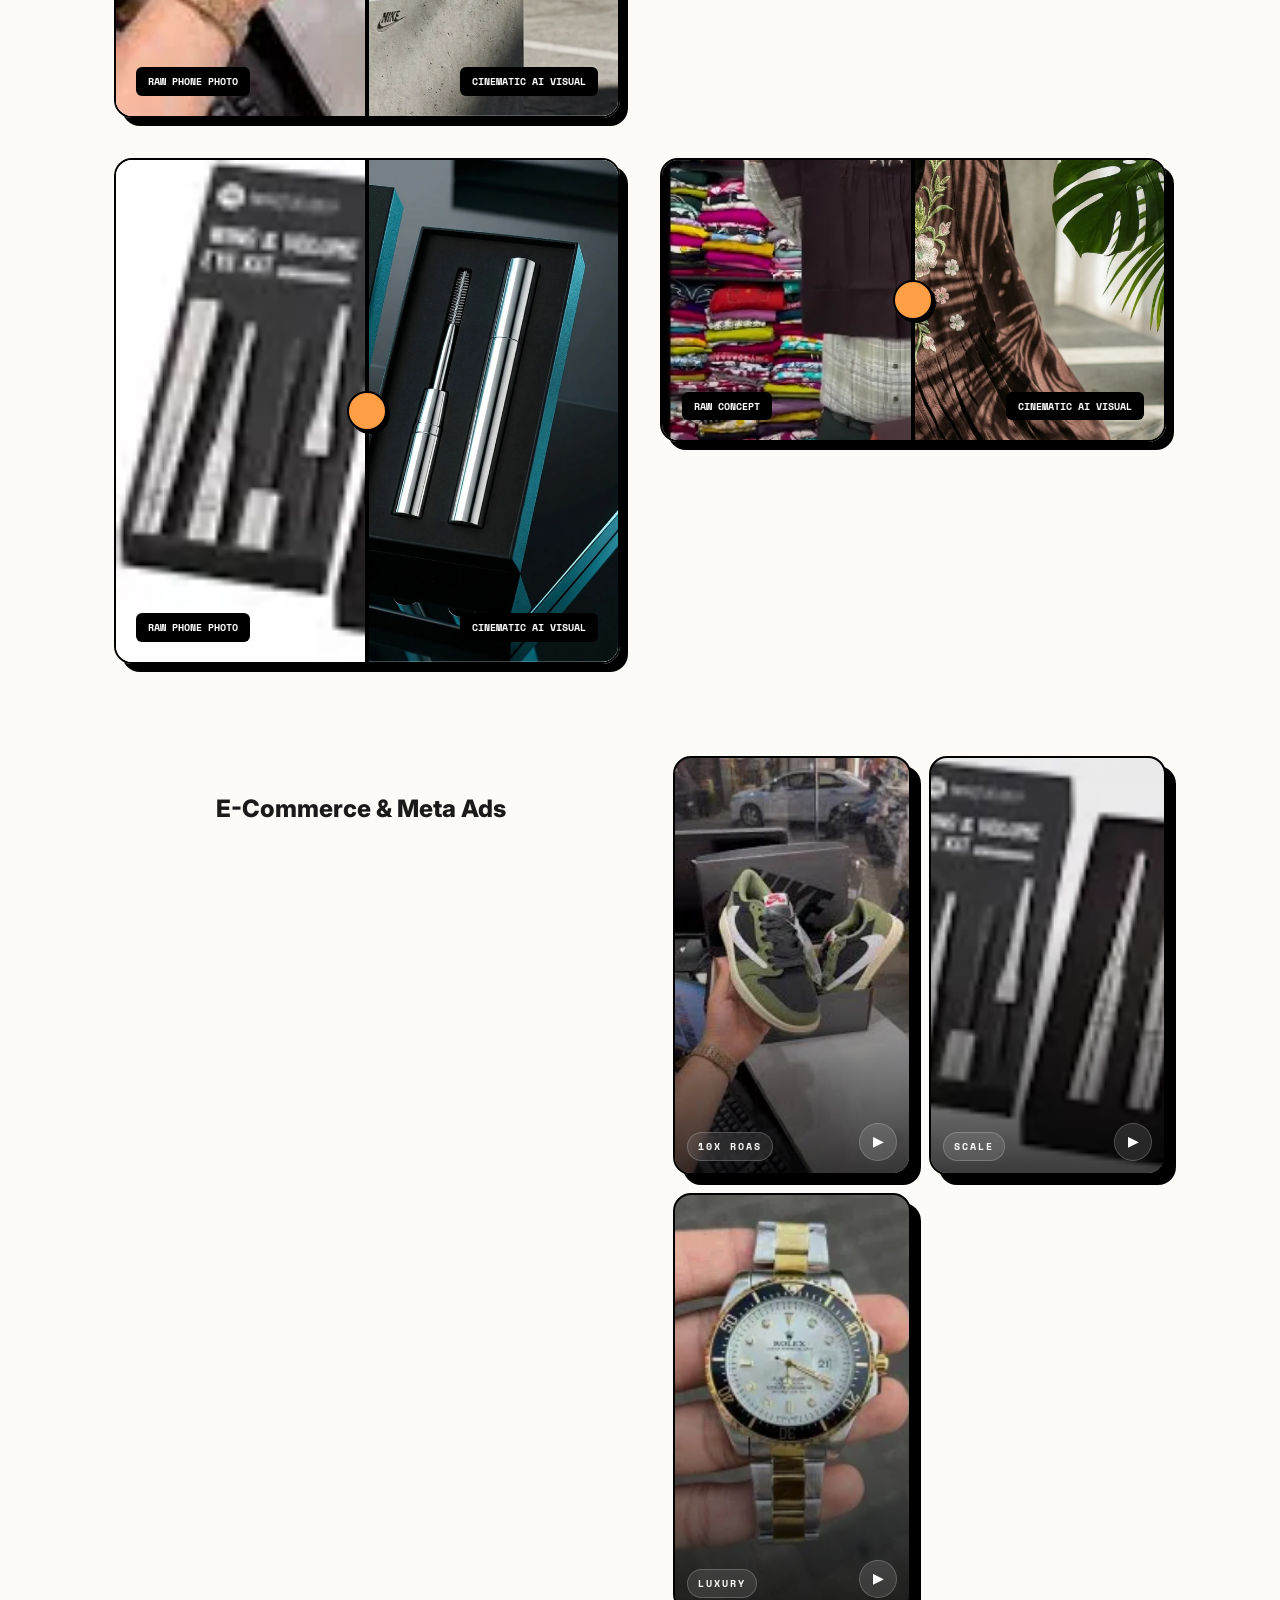
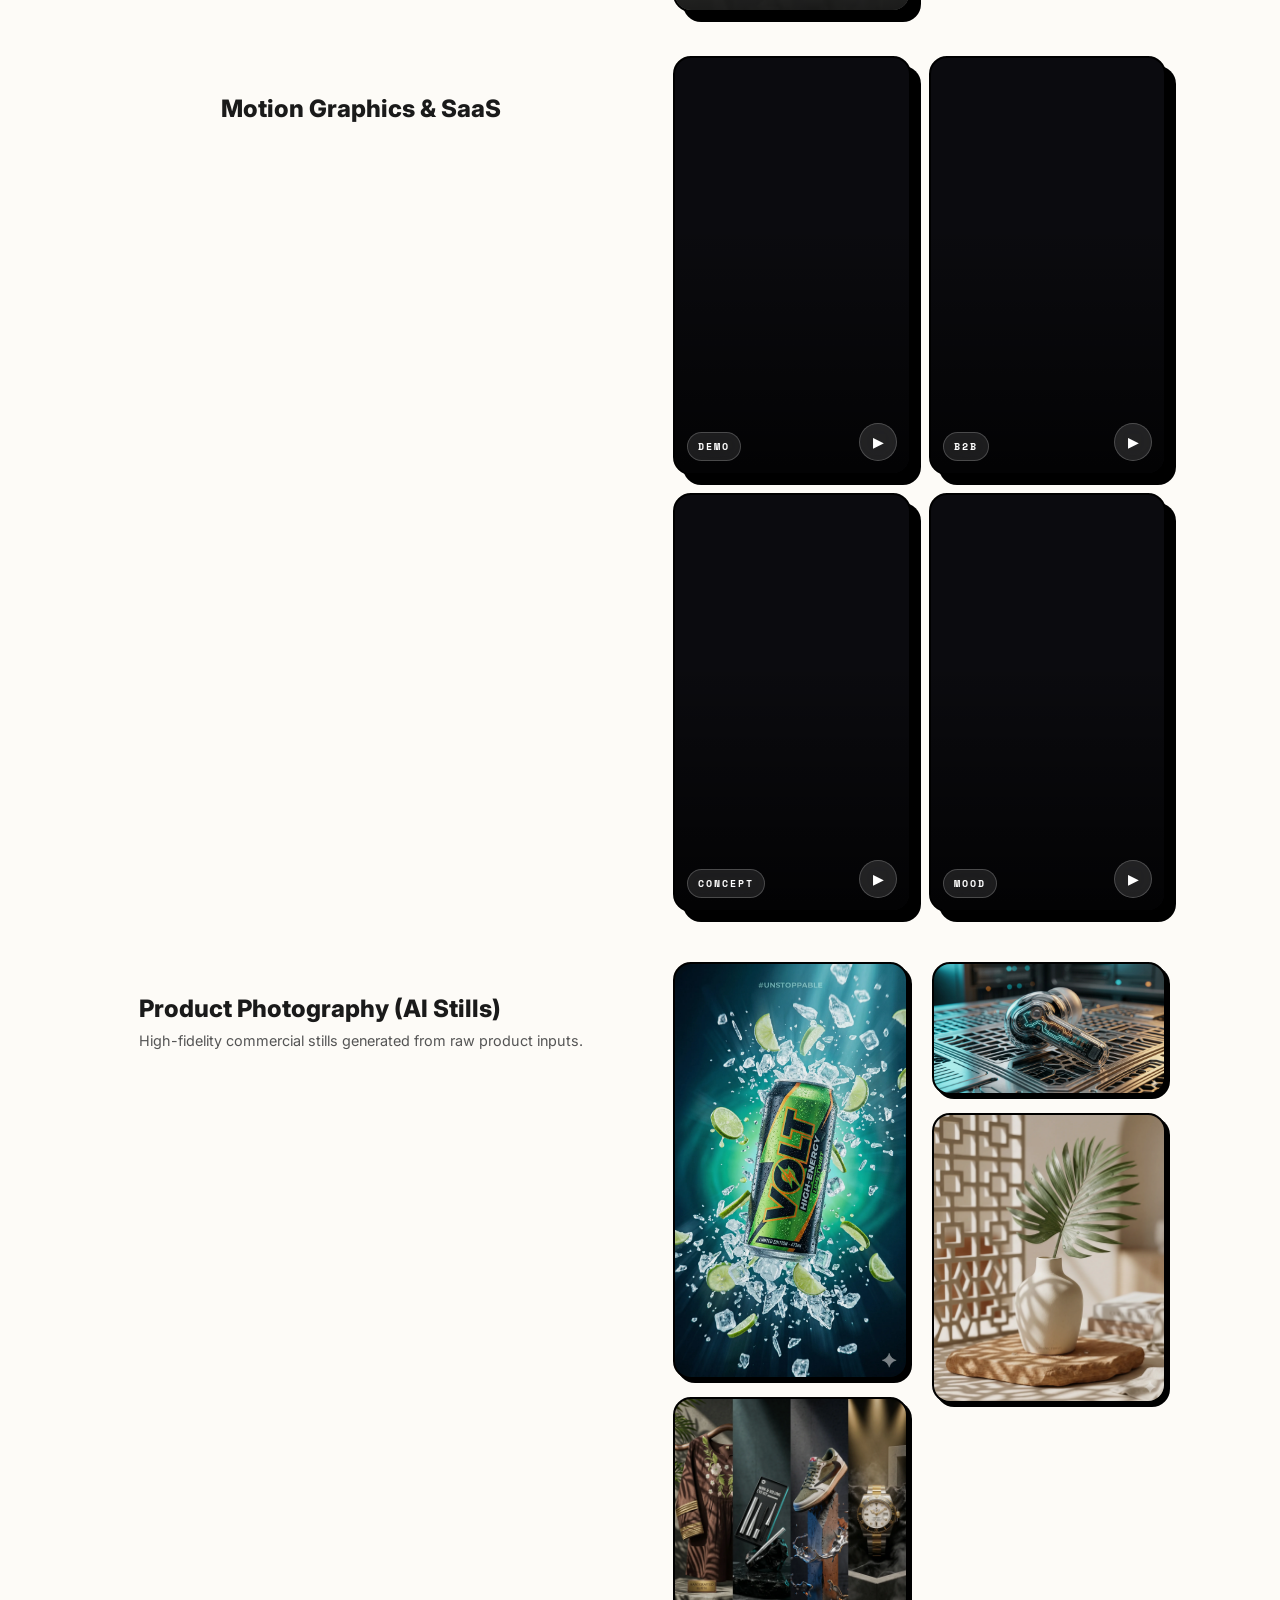
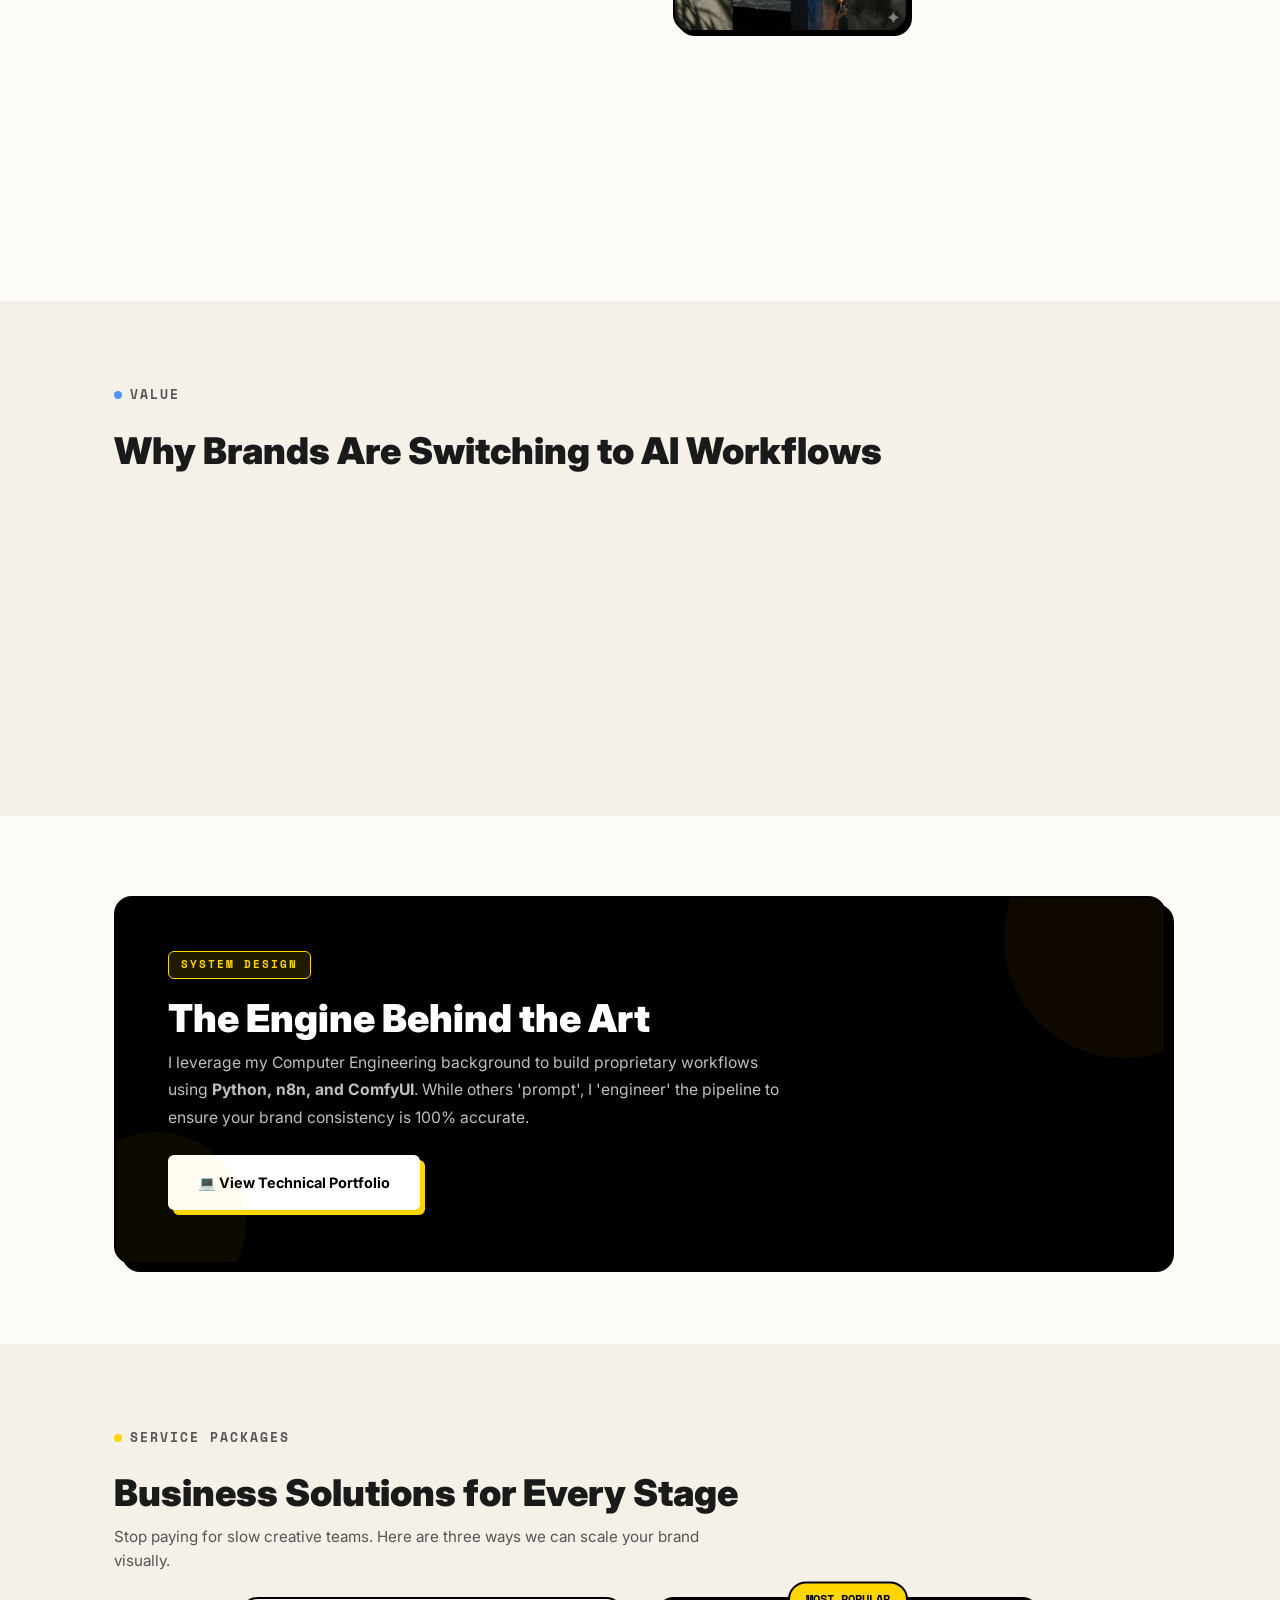
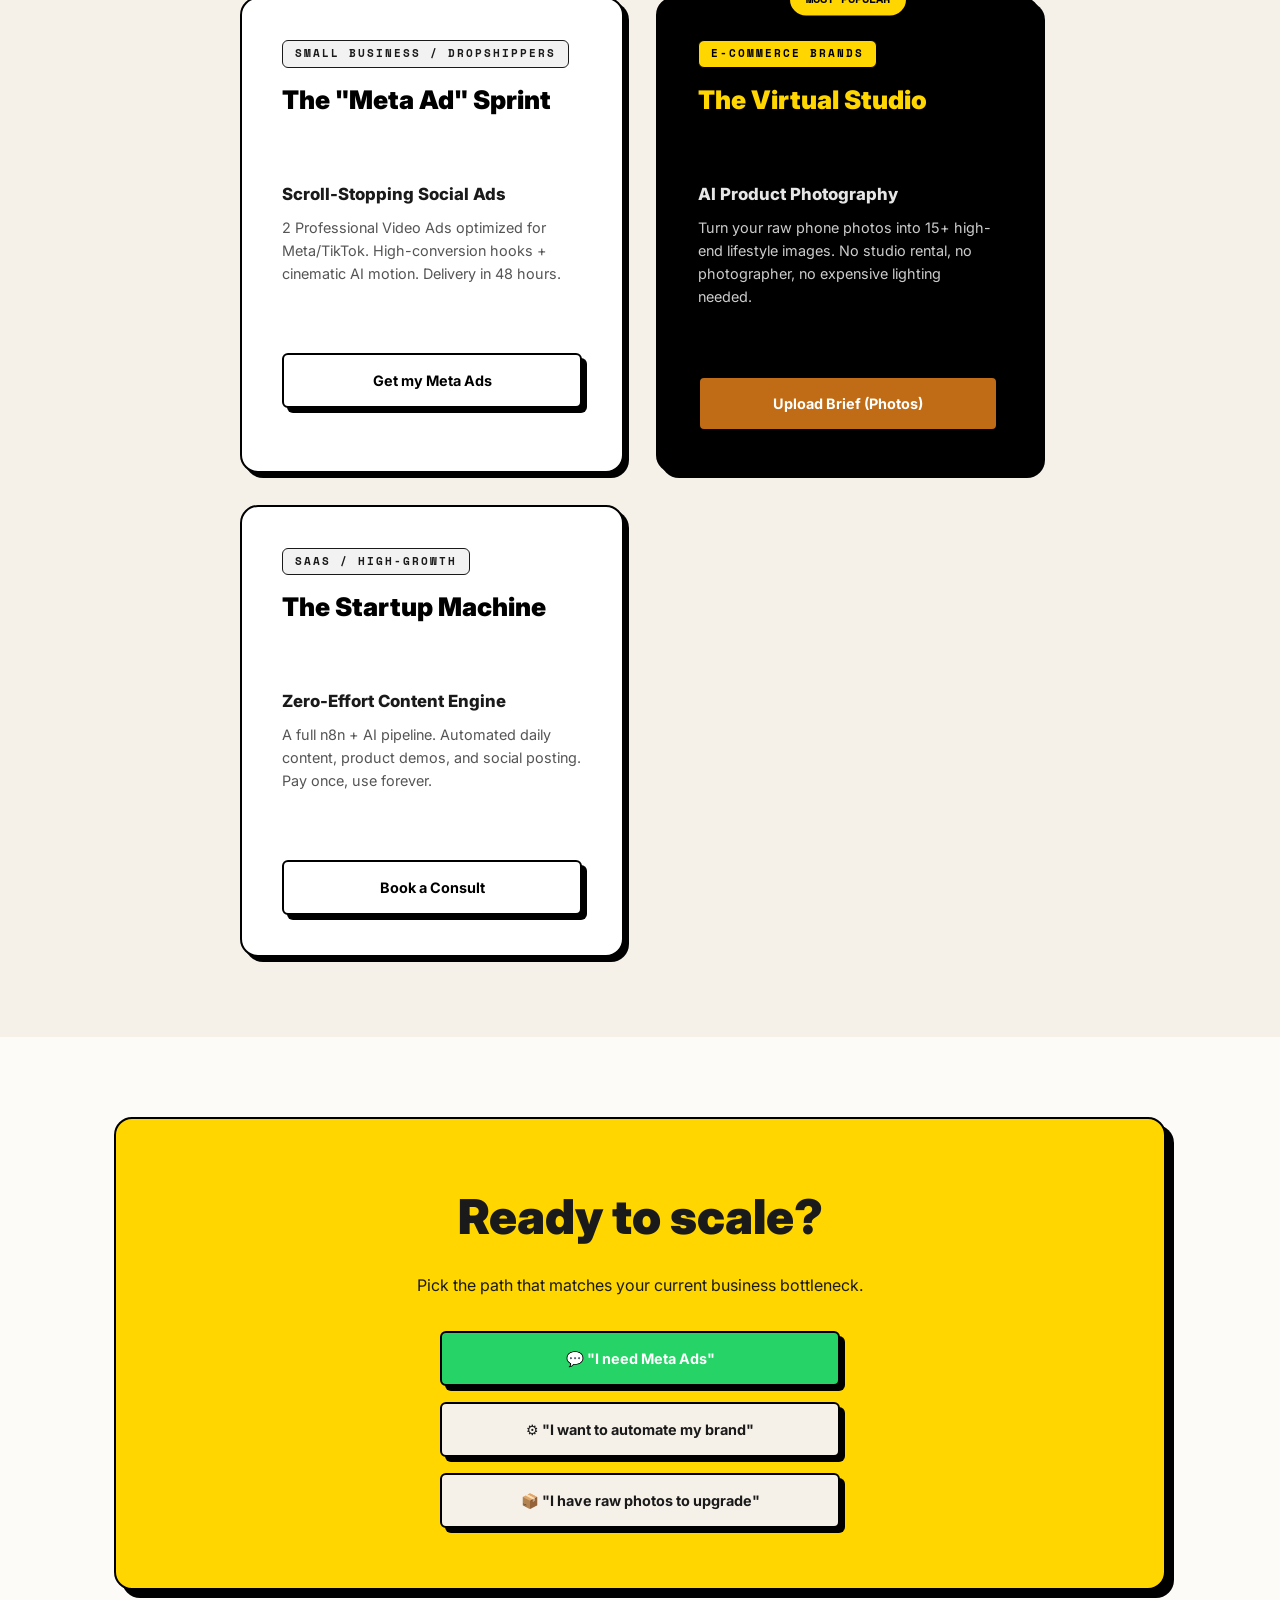
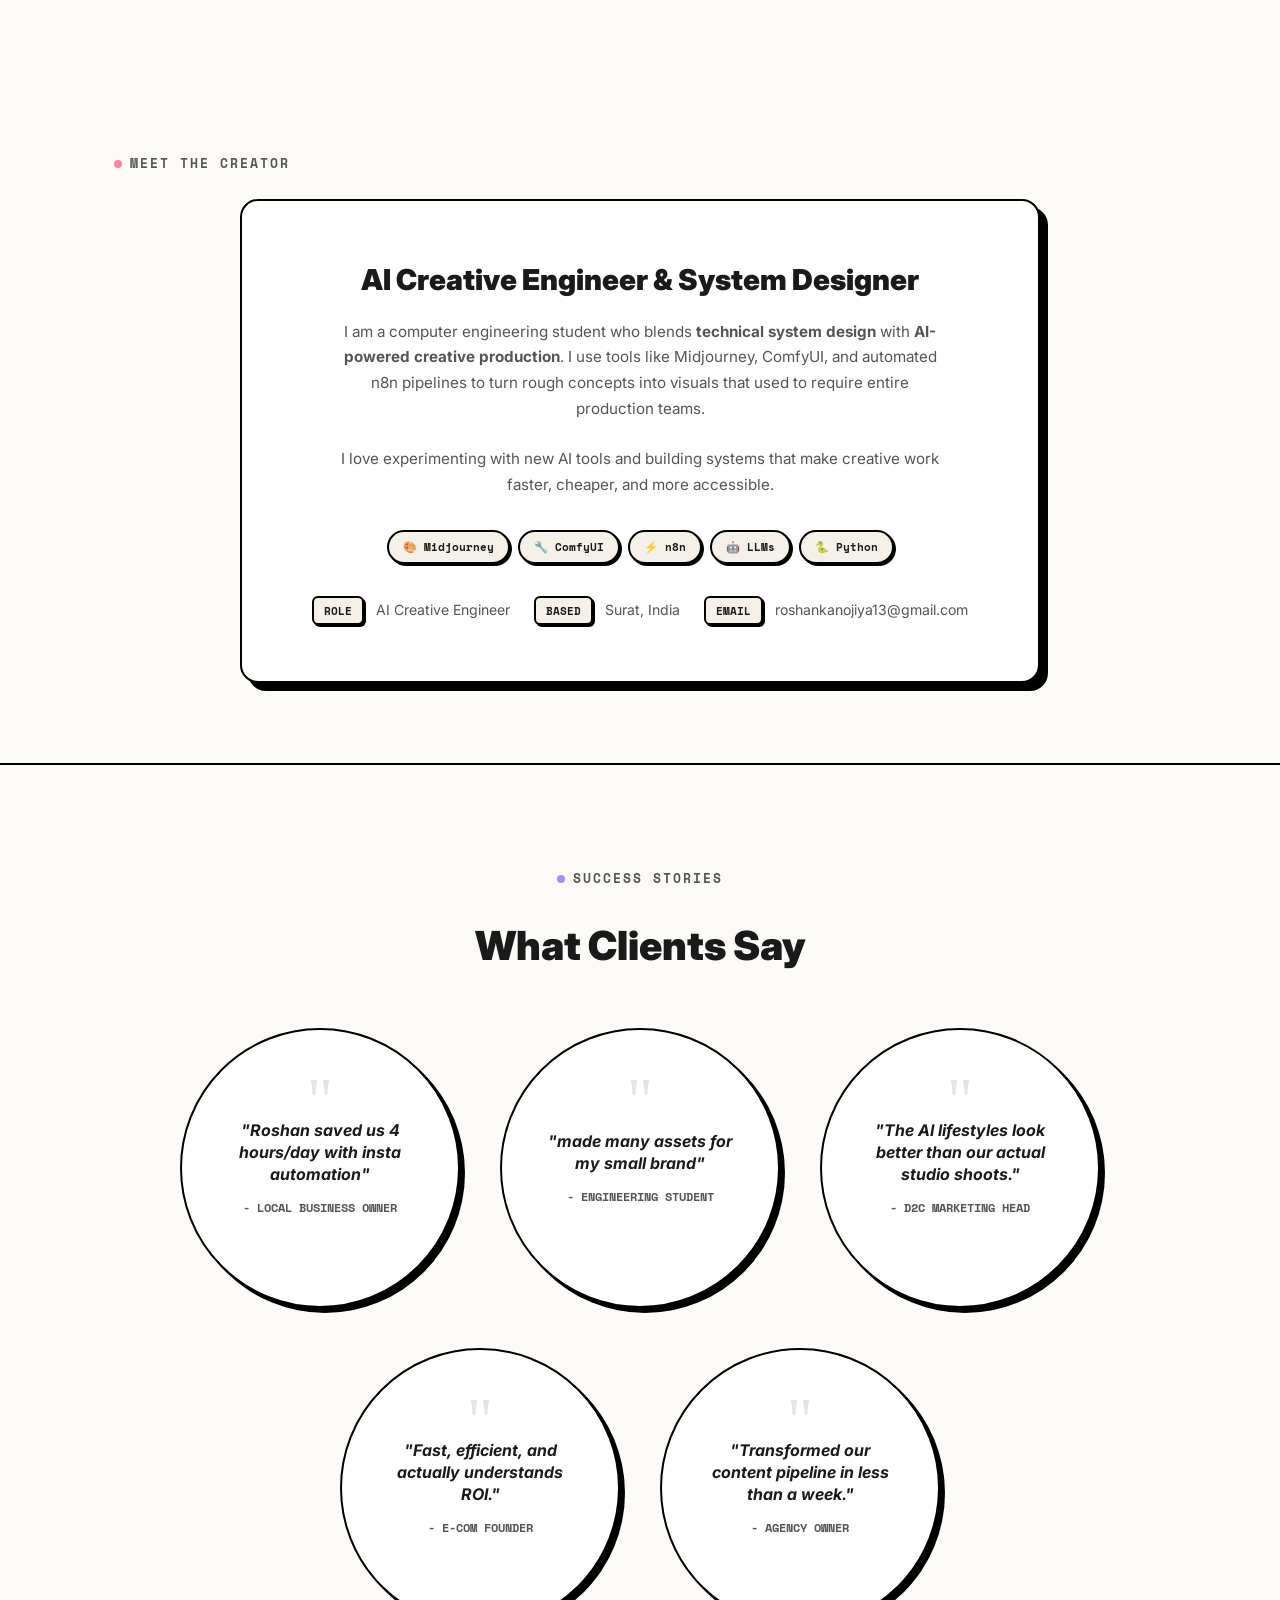
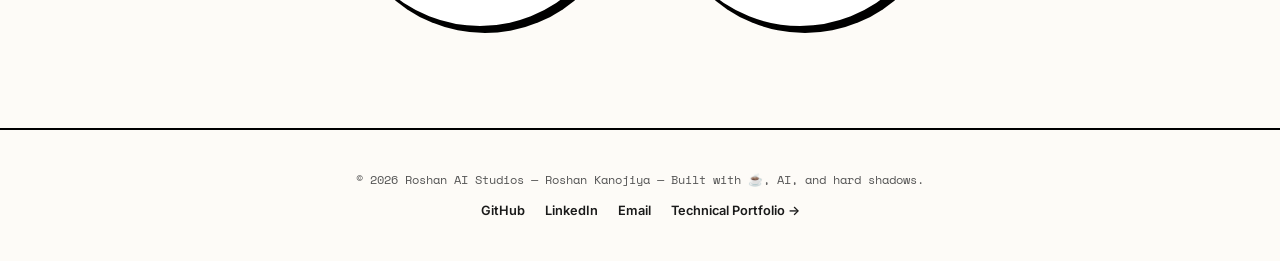
==== commit c5bef491: "feat: added 3 more testimonials to social proof grid" ====
--- a/index.html
+++ b/index.html
@@ -668,6 +668,21 @@
                     <p class="testimonial-text">"made many assets for my small brand"</p>
                     <span class="testimonial-author">- Engineering Student</span>
                 </div>
+                <!-- Testimonial 3 -->
+                <div class="testimonial-circle reveal">
+                    <p class="testimonial-text">"The AI lifestyles look better than our actual studio shoots."</p>
+                    <span class="testimonial-author">- D2C Marketing Head</span>
+                </div>
+                <!-- Testimonial 4 -->
+                <div class="testimonial-circle reveal">
+                    <p class="testimonial-text">"Fast, efficient, and actually understands ROI."</p>
+                    <span class="testimonial-author">- E-com Founder</span>
+                </div>
+                <!-- Testimonial 5 -->
+                <div class="testimonial-circle reveal">
+                    <p class="testimonial-text">"Transformed our content pipeline in less than a week."</p>
+                    <span class="testimonial-author">- Agency Owner</span>
+                </div>
             </div>
         </div>
     </section>
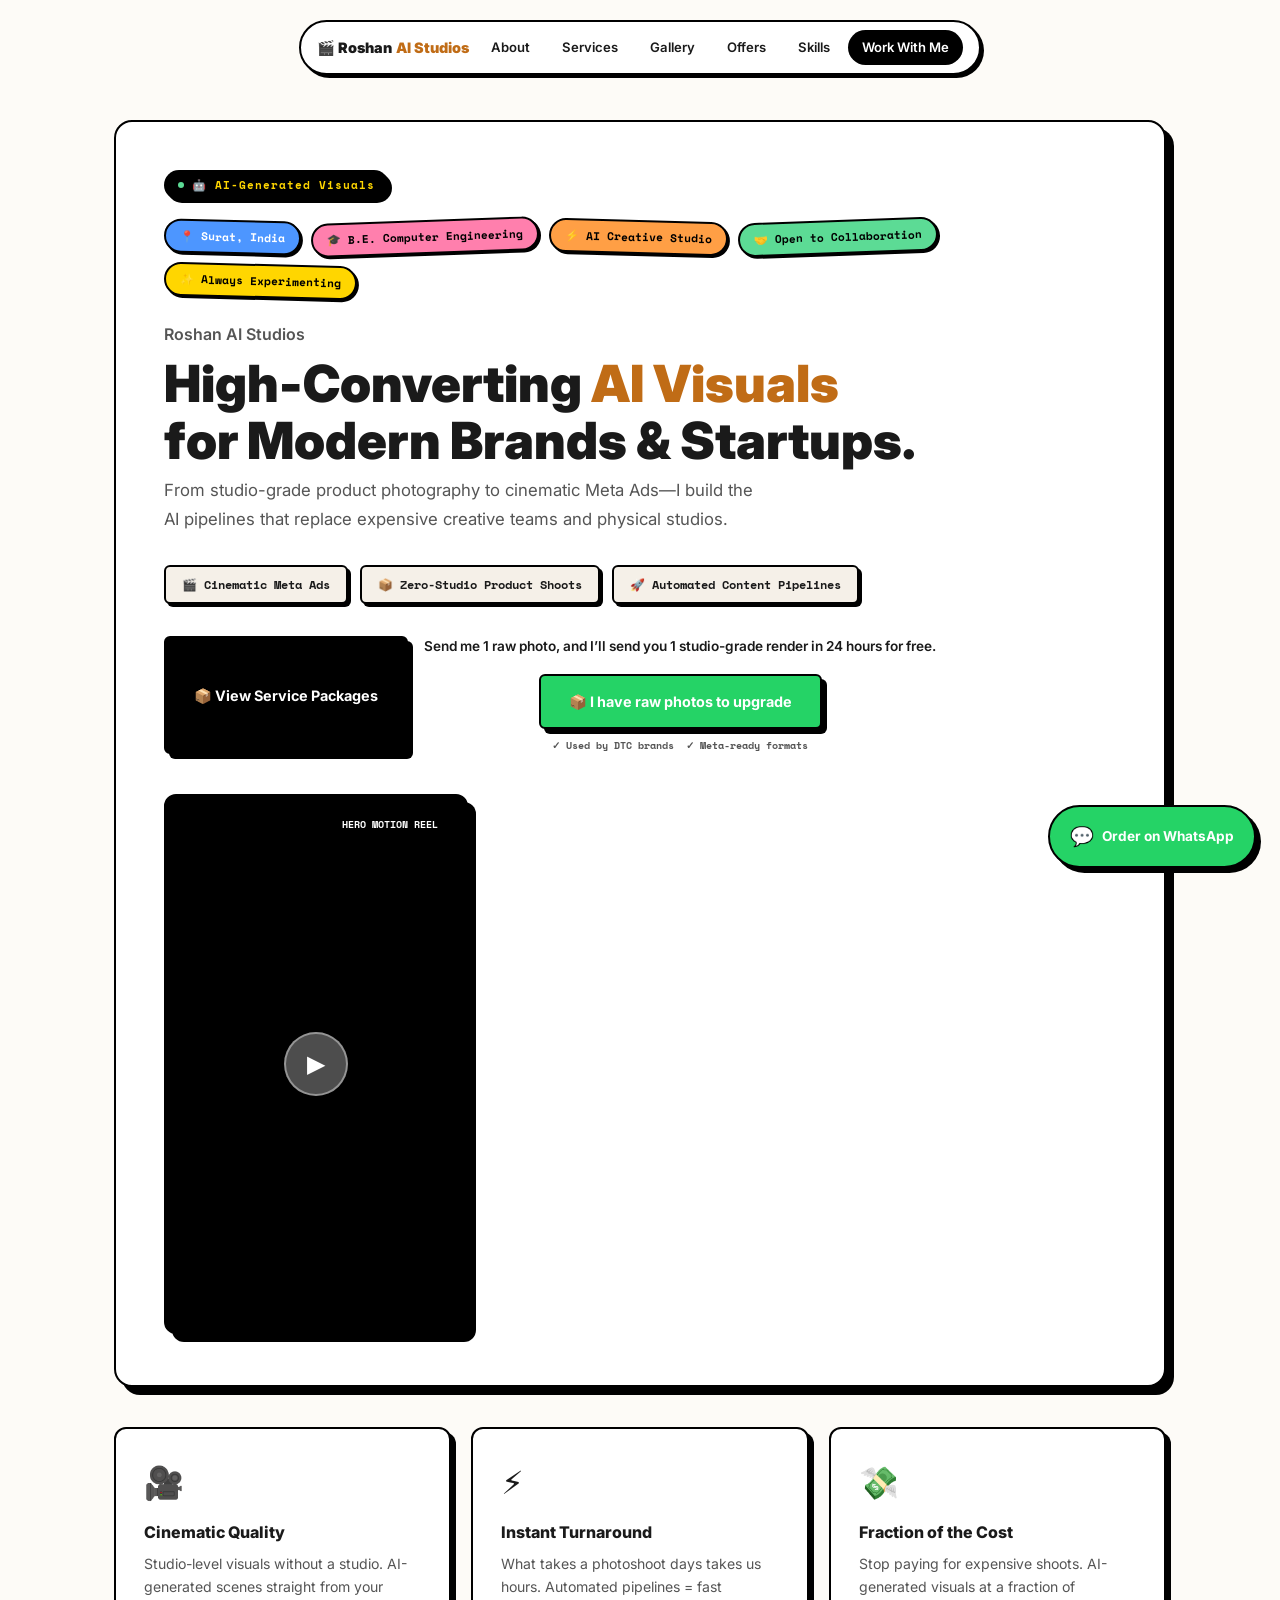
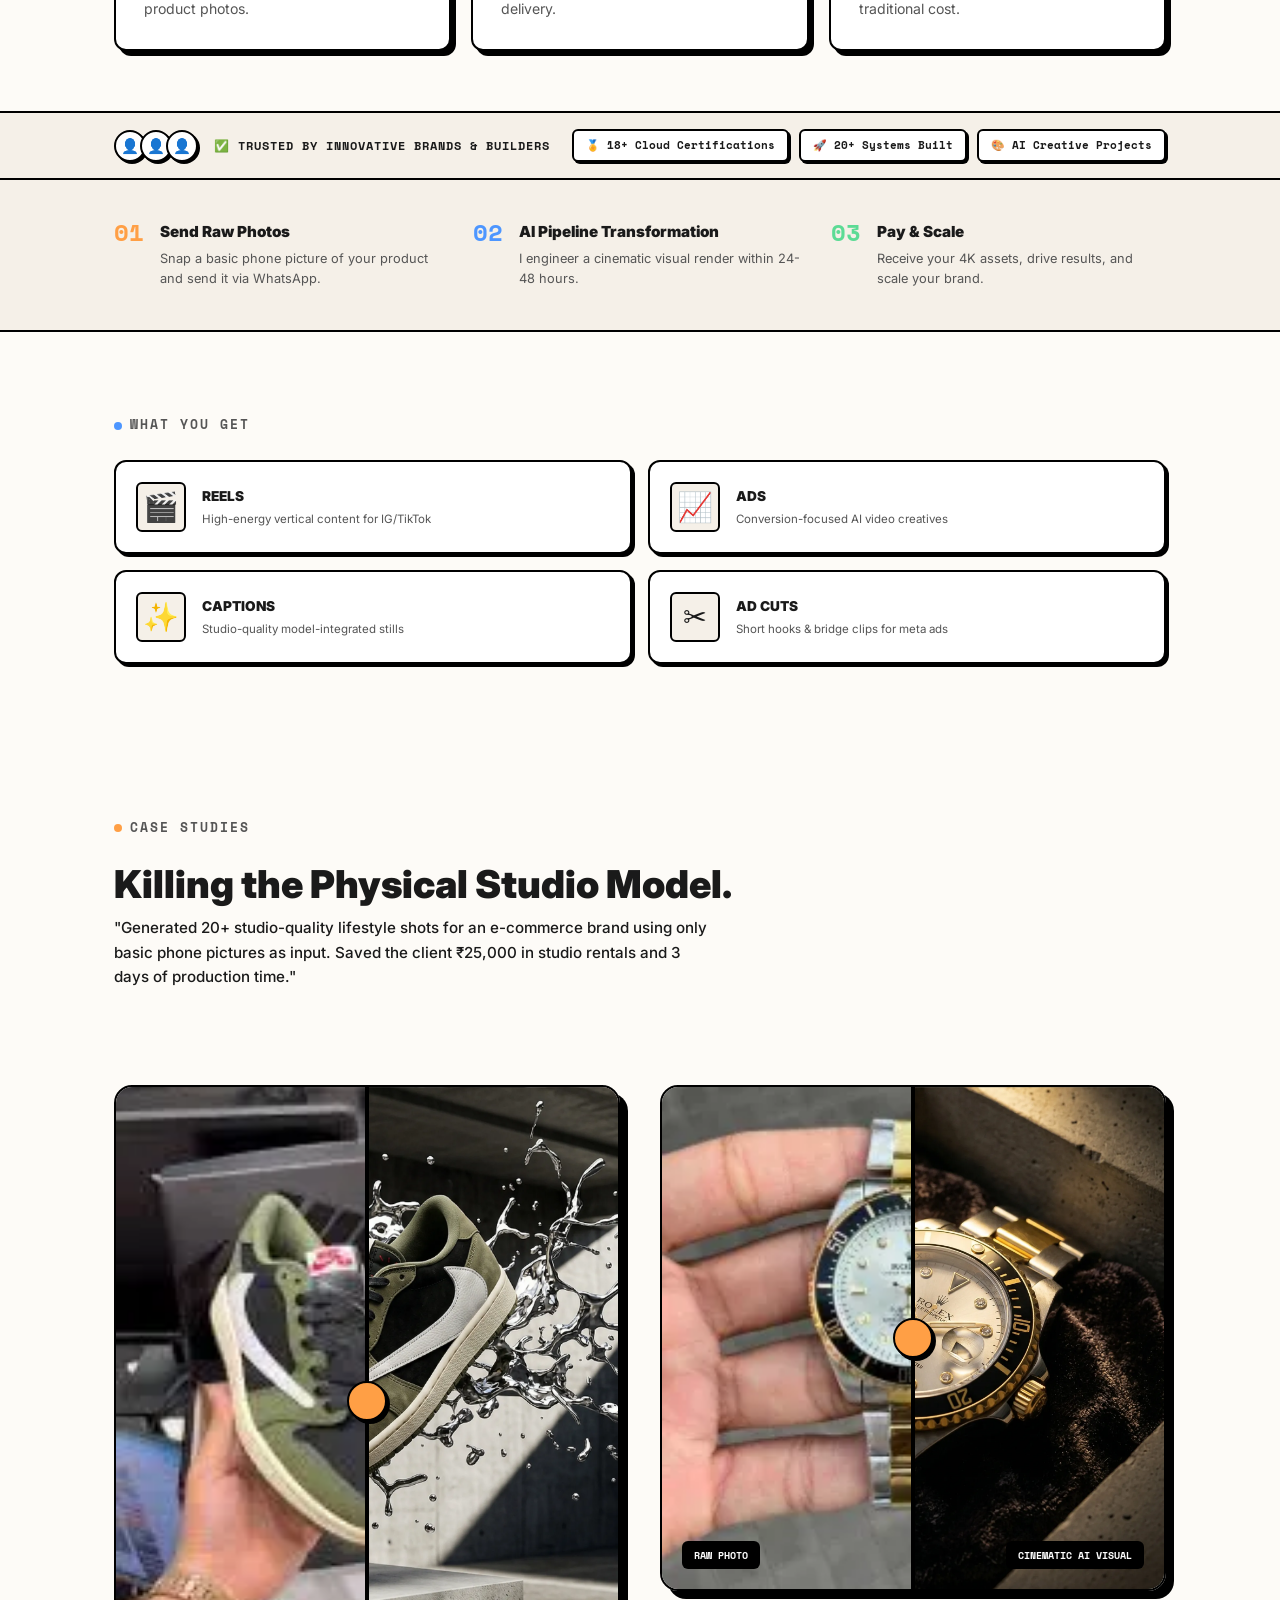
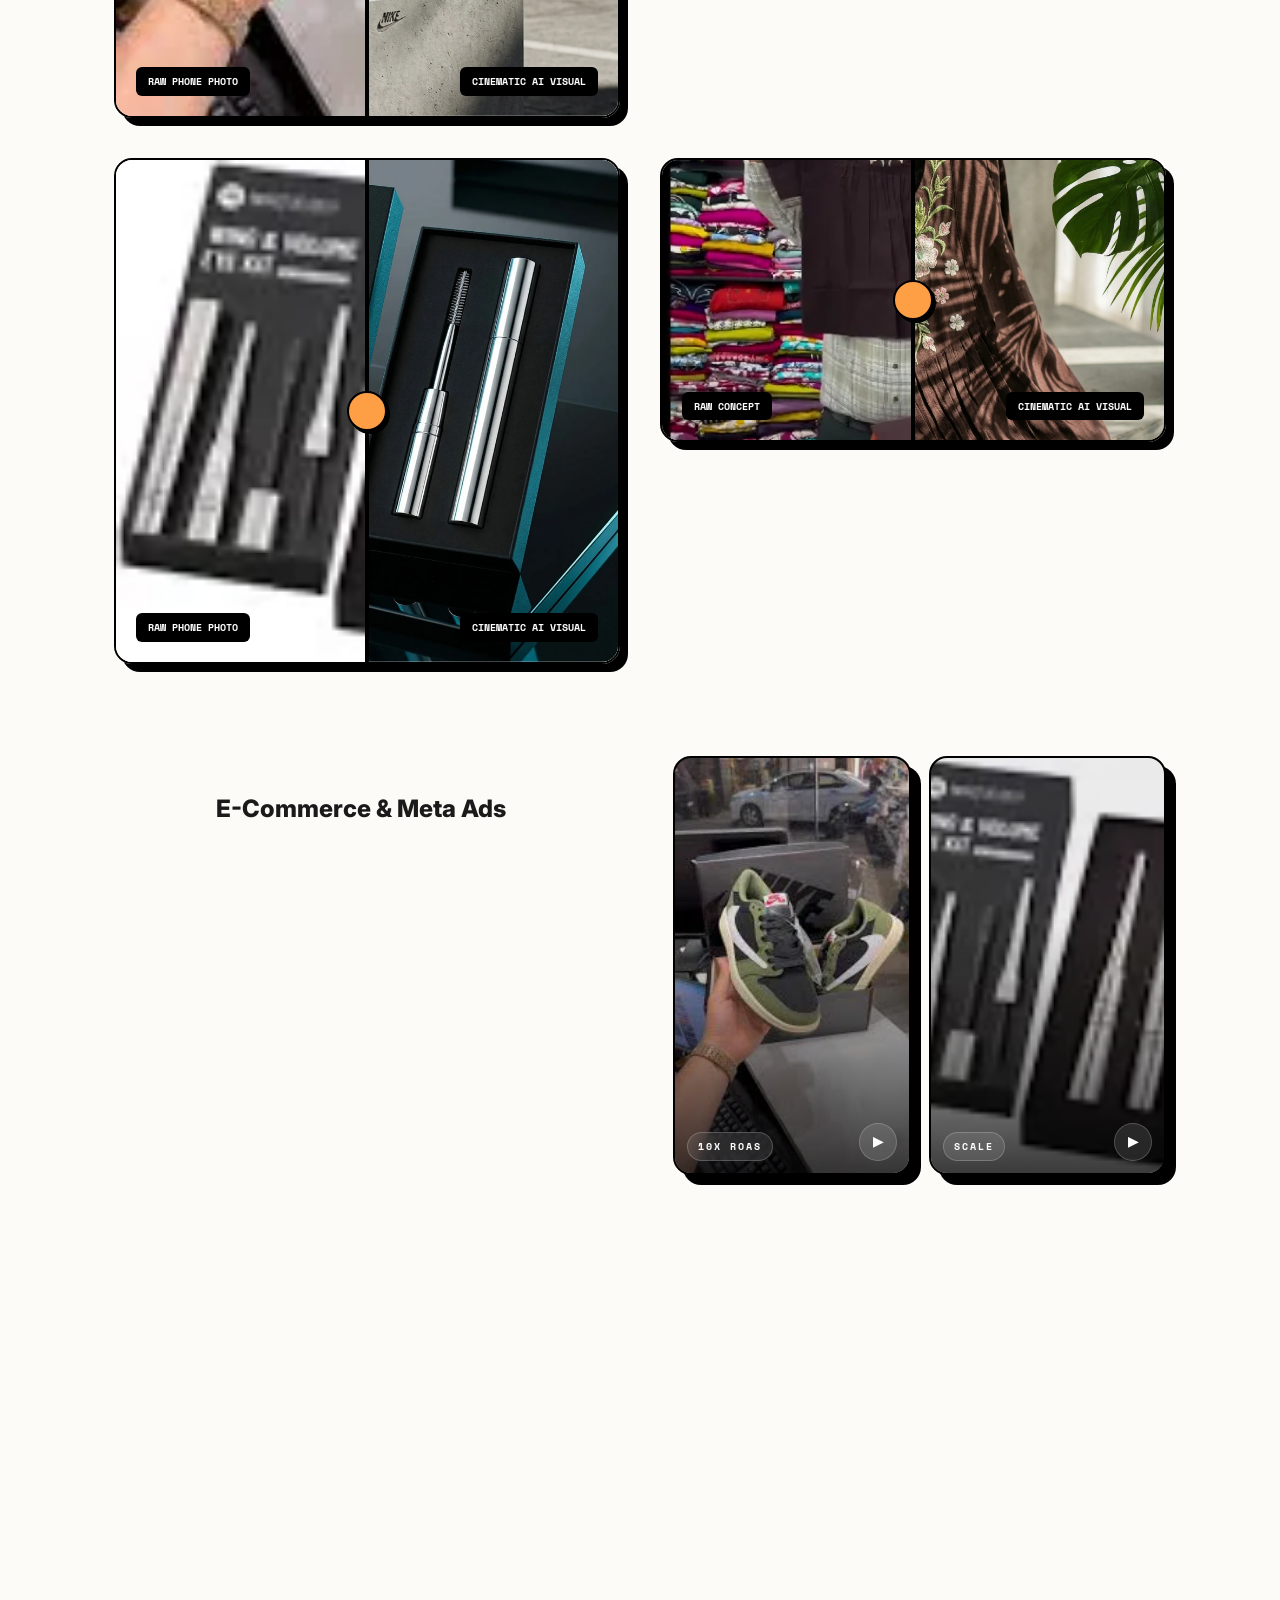
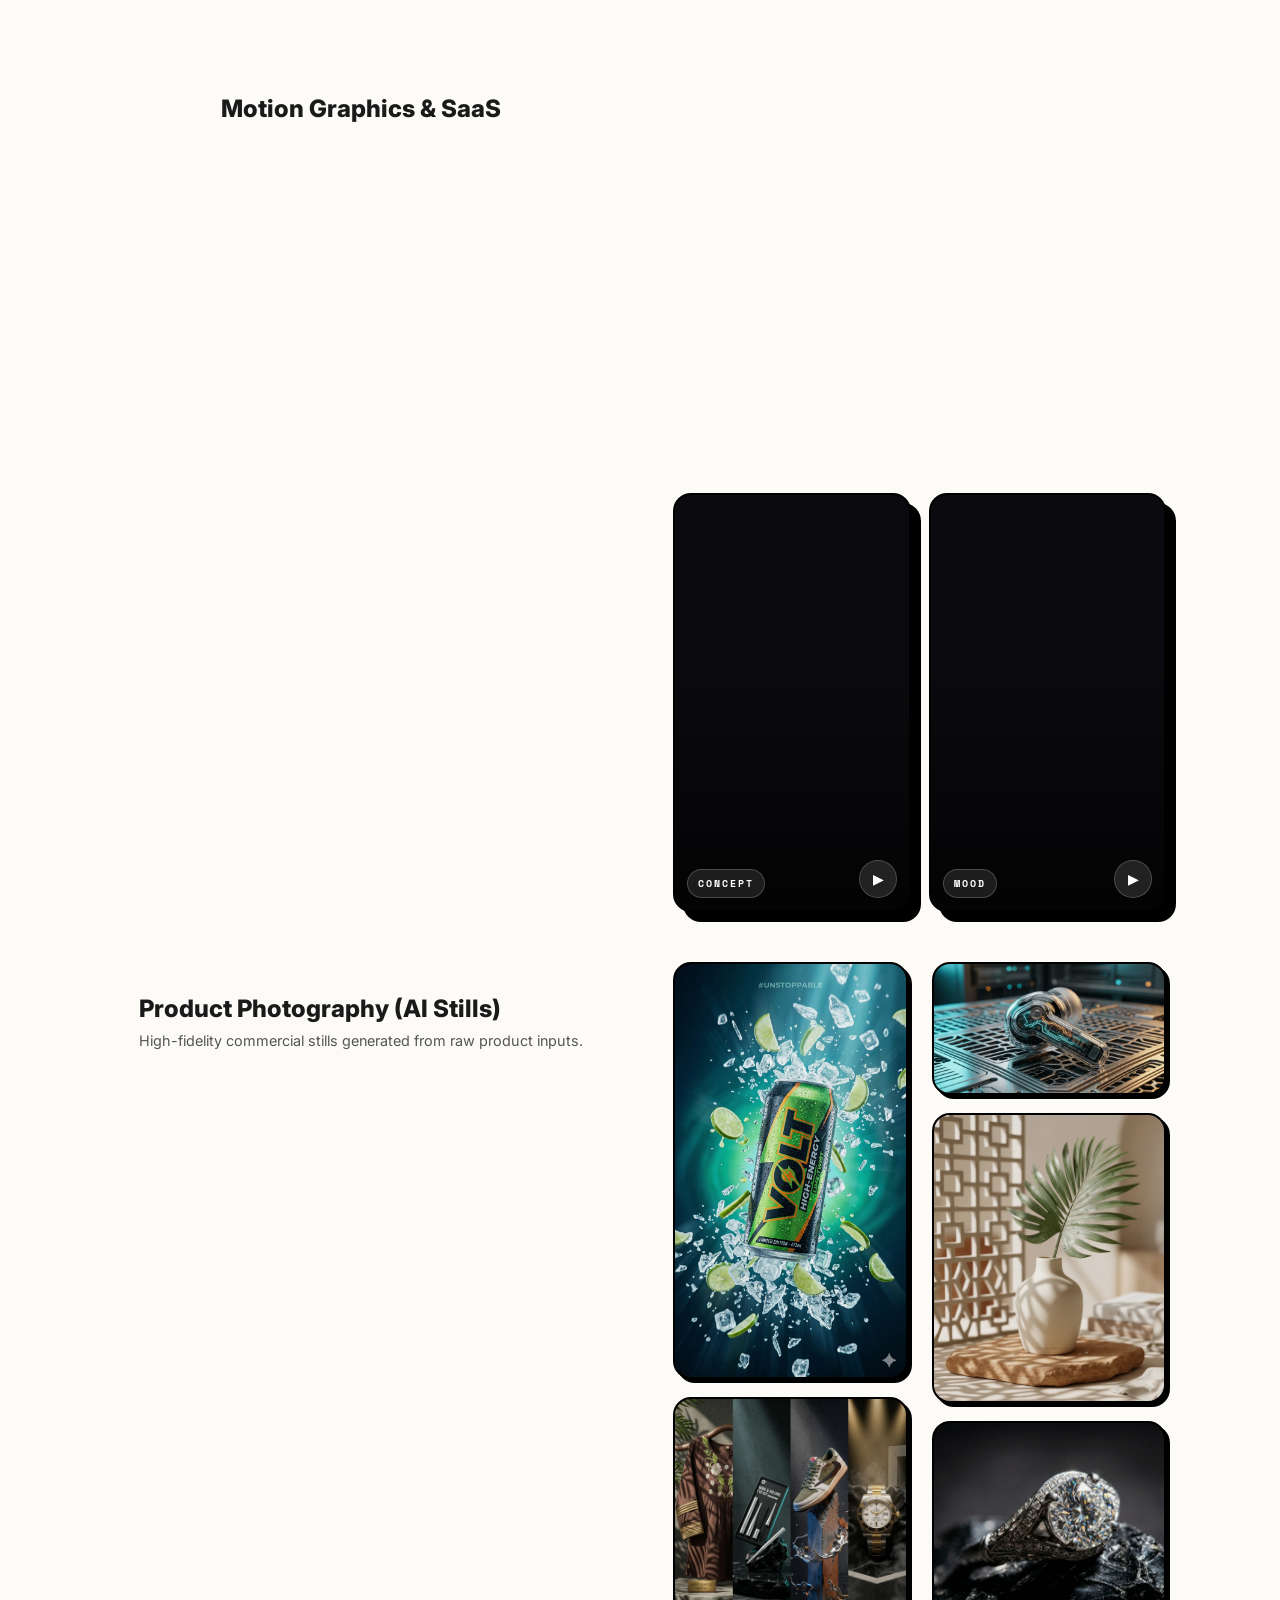
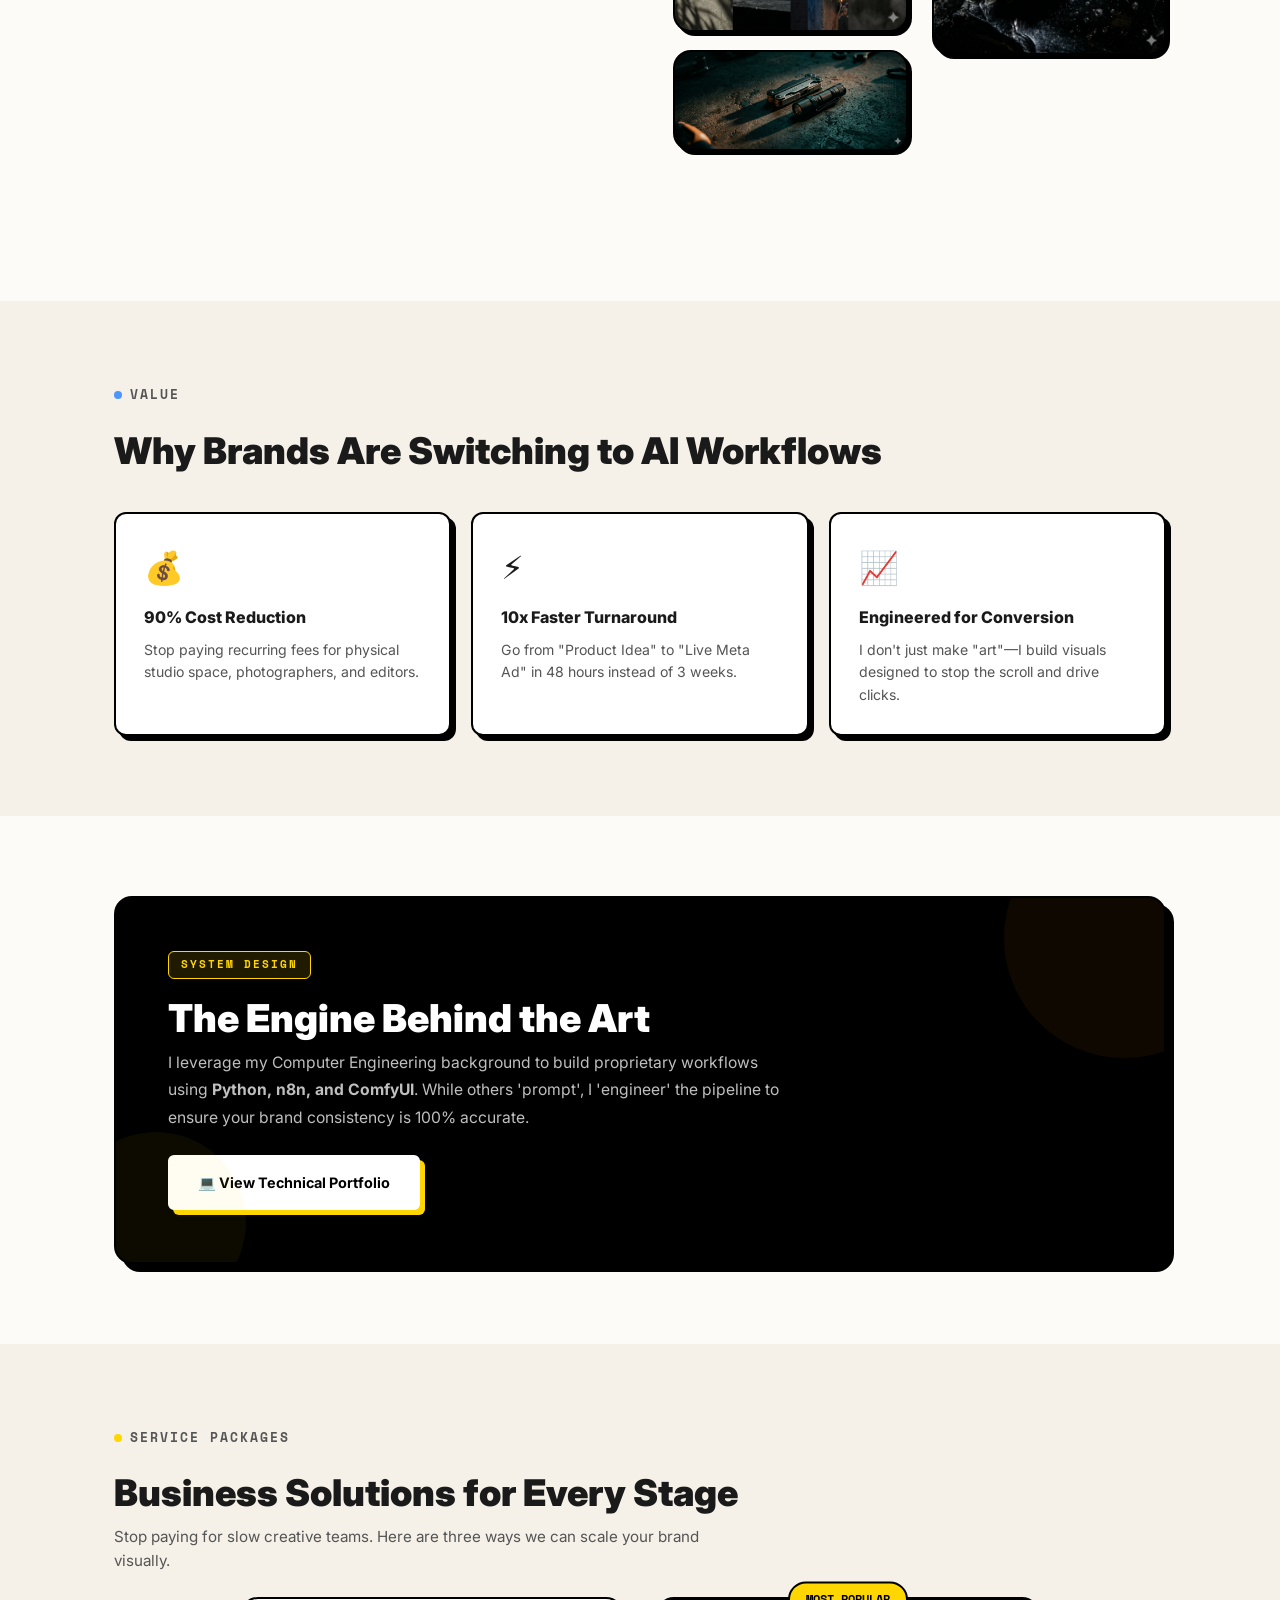
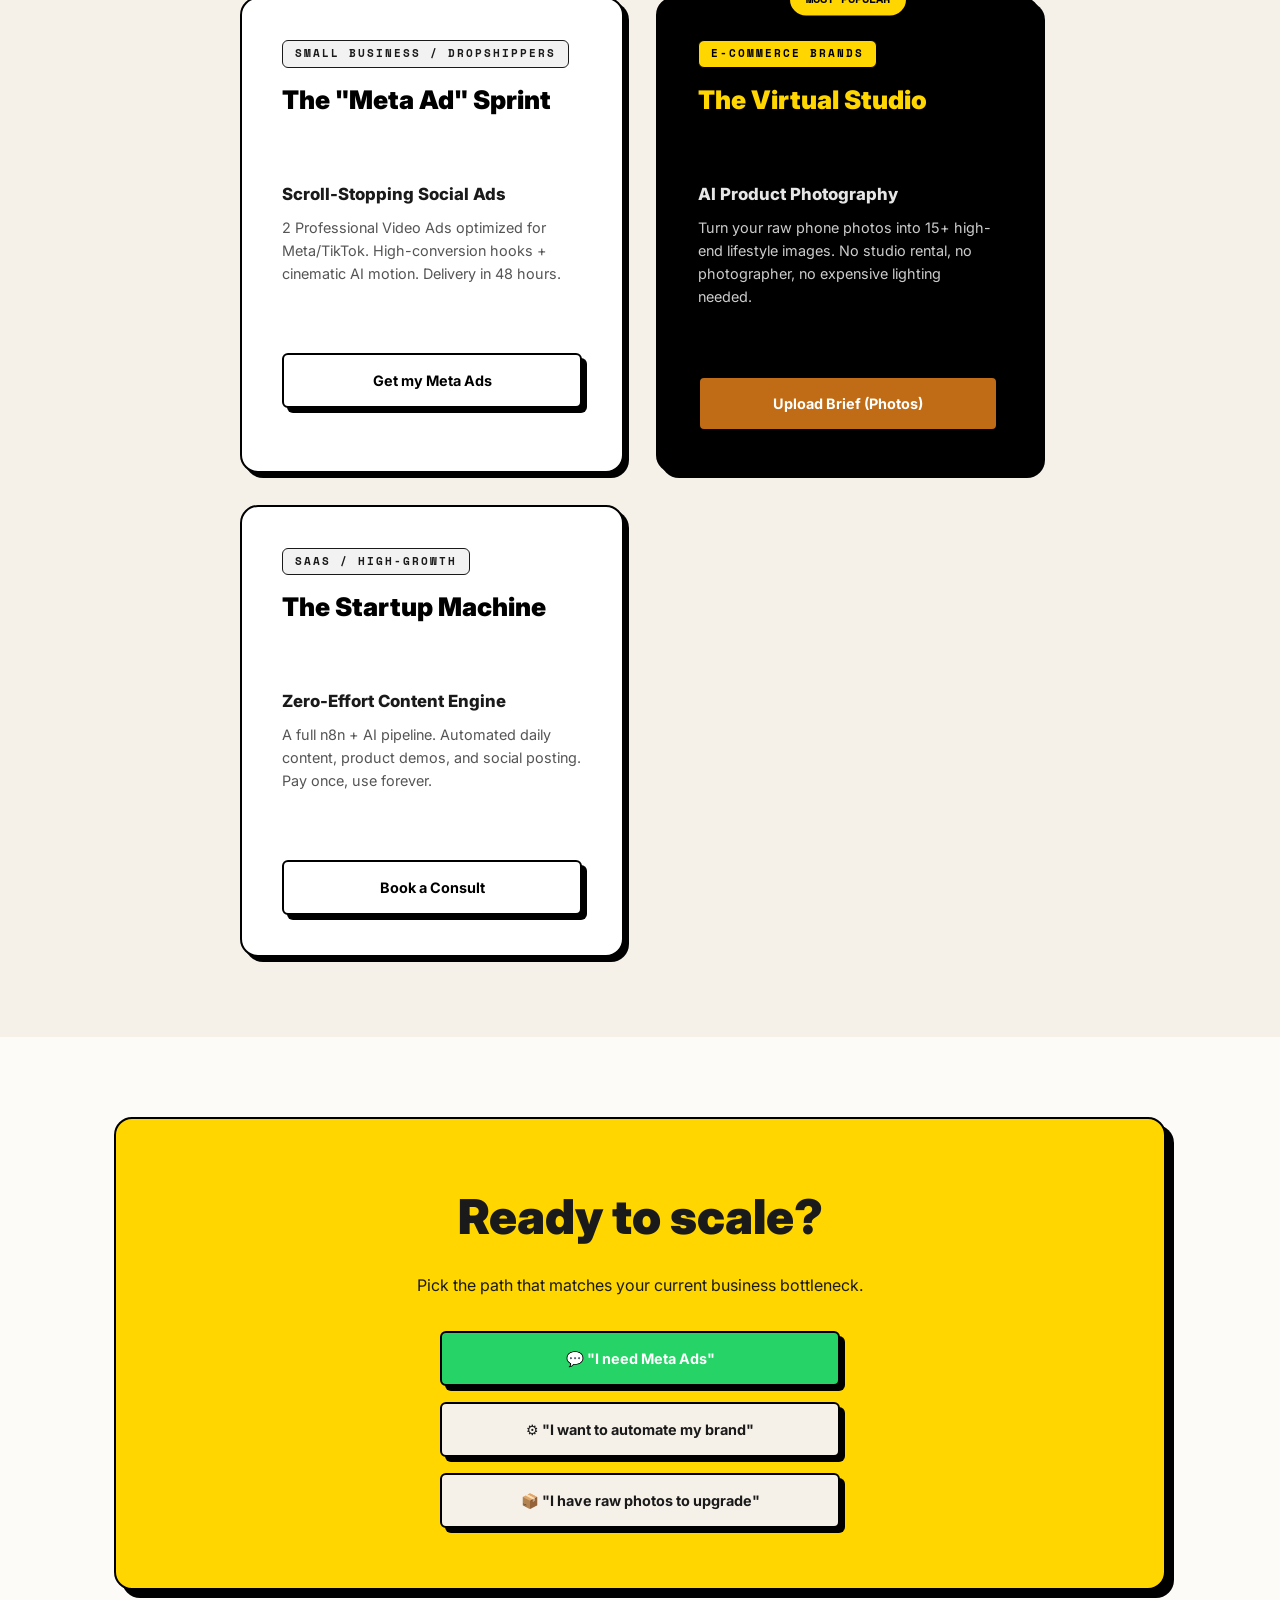
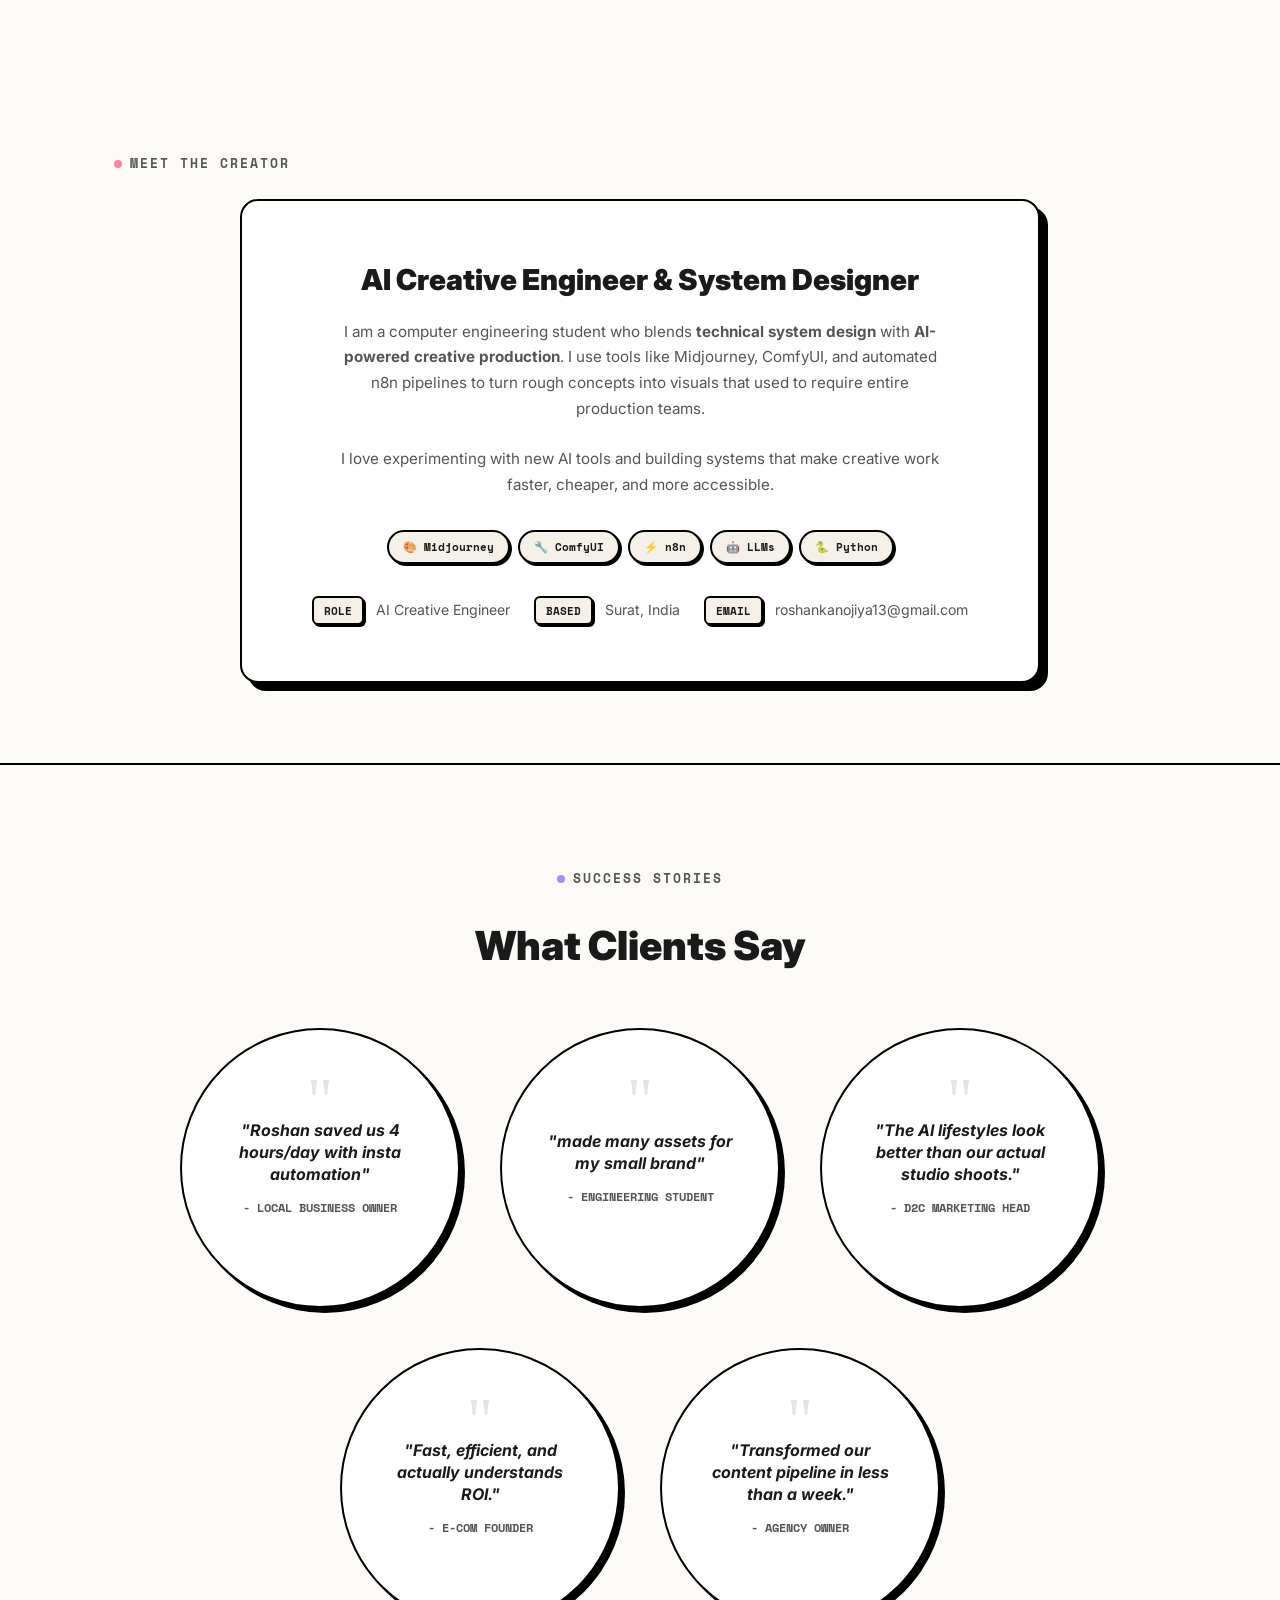
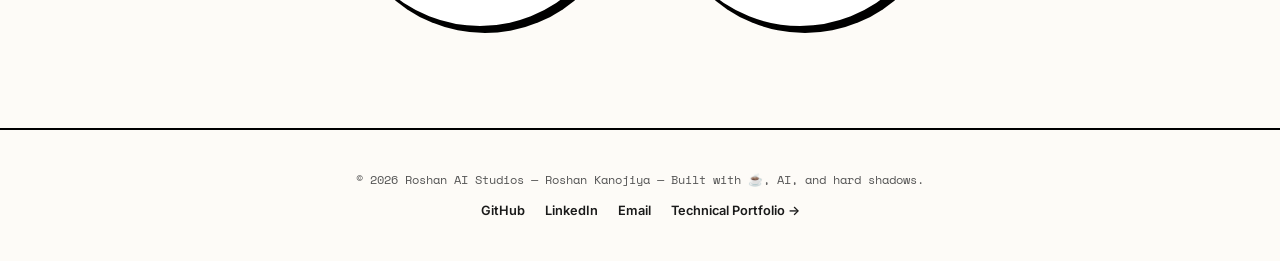
==== commit 4cd8b201: "feat: added phone-demo video to e-commerce ad section" ====
--- a/index.html
+++ b/index.html
@@ -355,6 +355,28 @@
                     <div class="reel-name">Premium Accessory Ad</div>
                     <div class="reel-tags">
                         <strong>Result:</strong> 5x higher engagement compared to static ads. Engineered for high-ticket dropshipping scaling.
+                    </div>
+                </div>
+            </button>
+
+            <!-- Phone Demo -->
+            <button class="reel-card reveal js-open-modal" type="button"
+                data-modal-kind="video" data-src="PHONE-DEMO.mp4" data-title="Mobile-First Product Presentation"
+                data-tags="E-commerce • Meta Ads • 4K">
+                <div class="reel-media">
+                    <video class="reel-video" muted playsinline loop preload="metadata"
+                        data-preview="true">
+                        <source src="PHONE-DEMO.mp4" type="video/mp4" />
+                    </video>
+                    <div class="reel-overlay" aria-hidden="true">
+                        <span class="reel-chip">MOBILE-FIRST</span>
+                        <span class="reel-play">▶</span>
+                    </div>
+                </div>
+                <div class="reel-meta">
+                    <div class="reel-name">Mobile-First Product Presentation</div>
+                    <div class="reel-tags">
+                        <strong>Result:</strong> Optimized for vertical scrolling and high-fidelity mobile viewing. Designed for 60% higher watch time.
                     </div>
                 </div>
             </button>
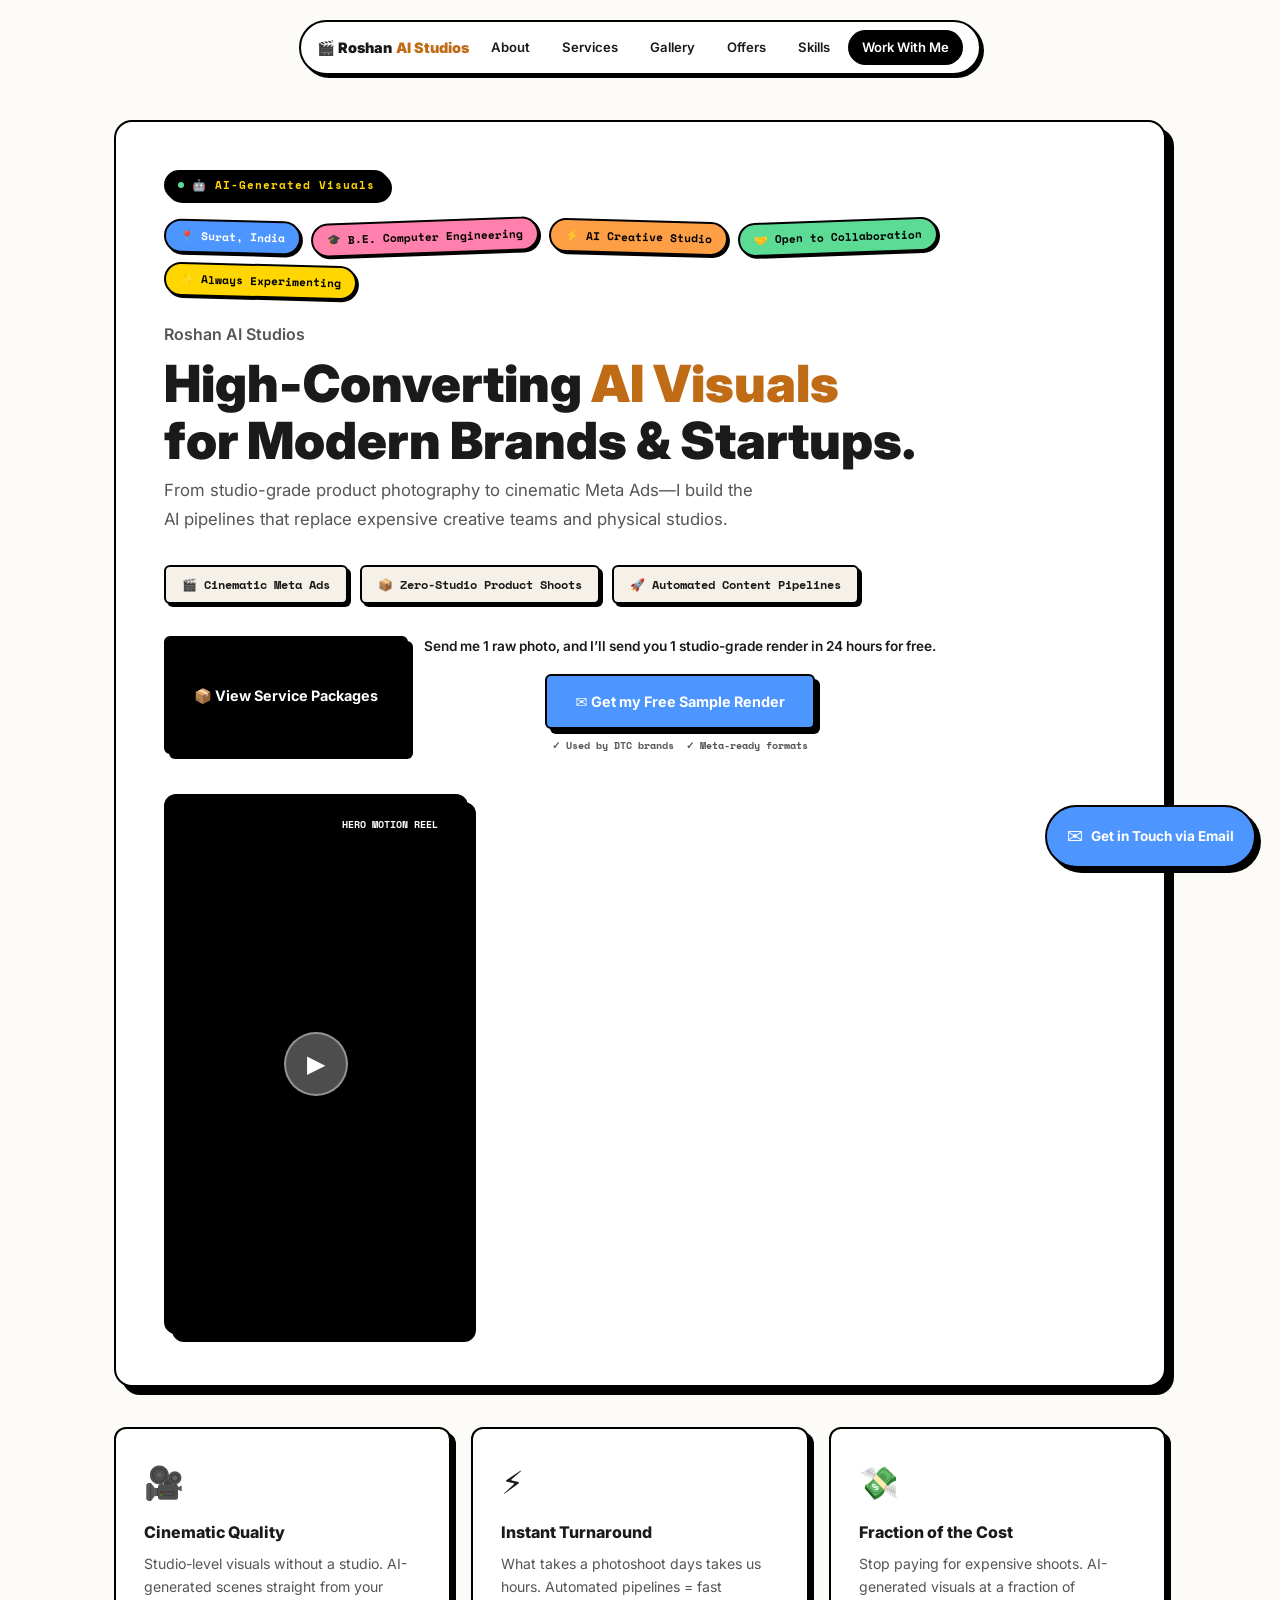
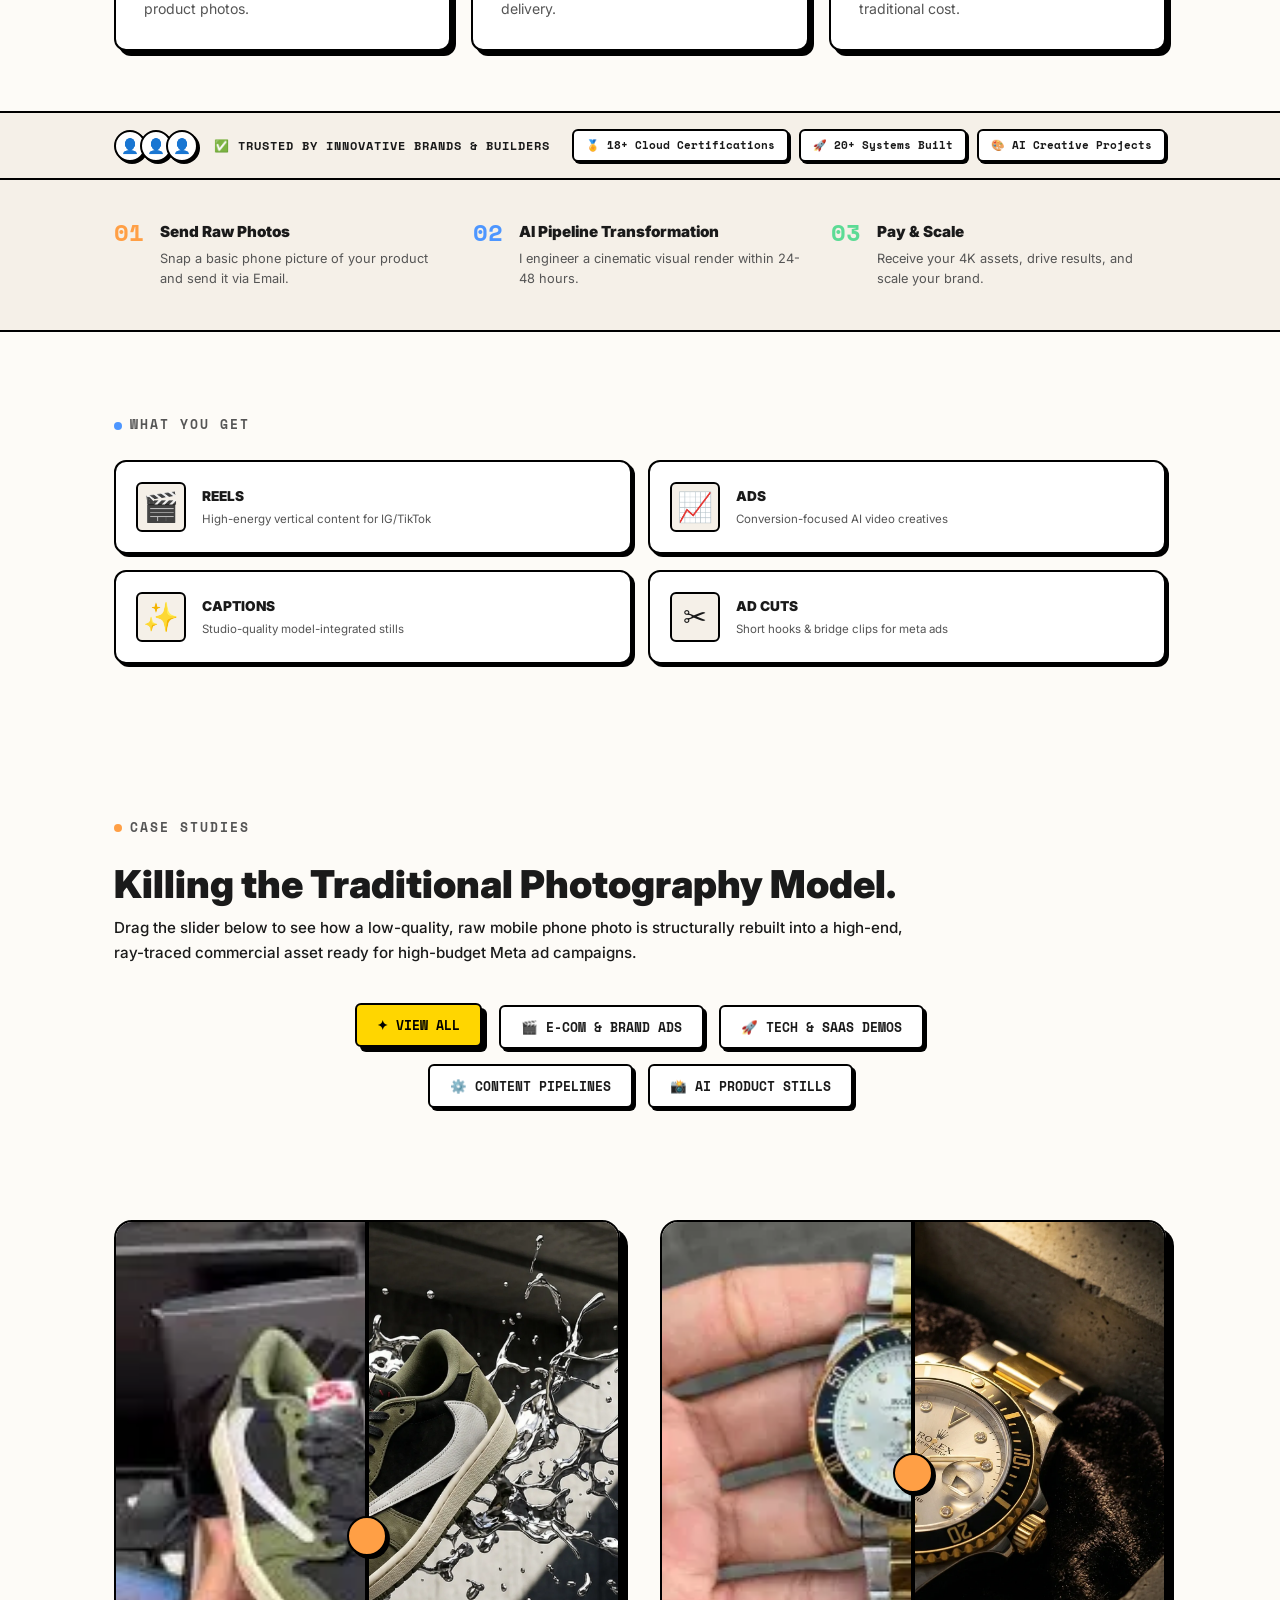
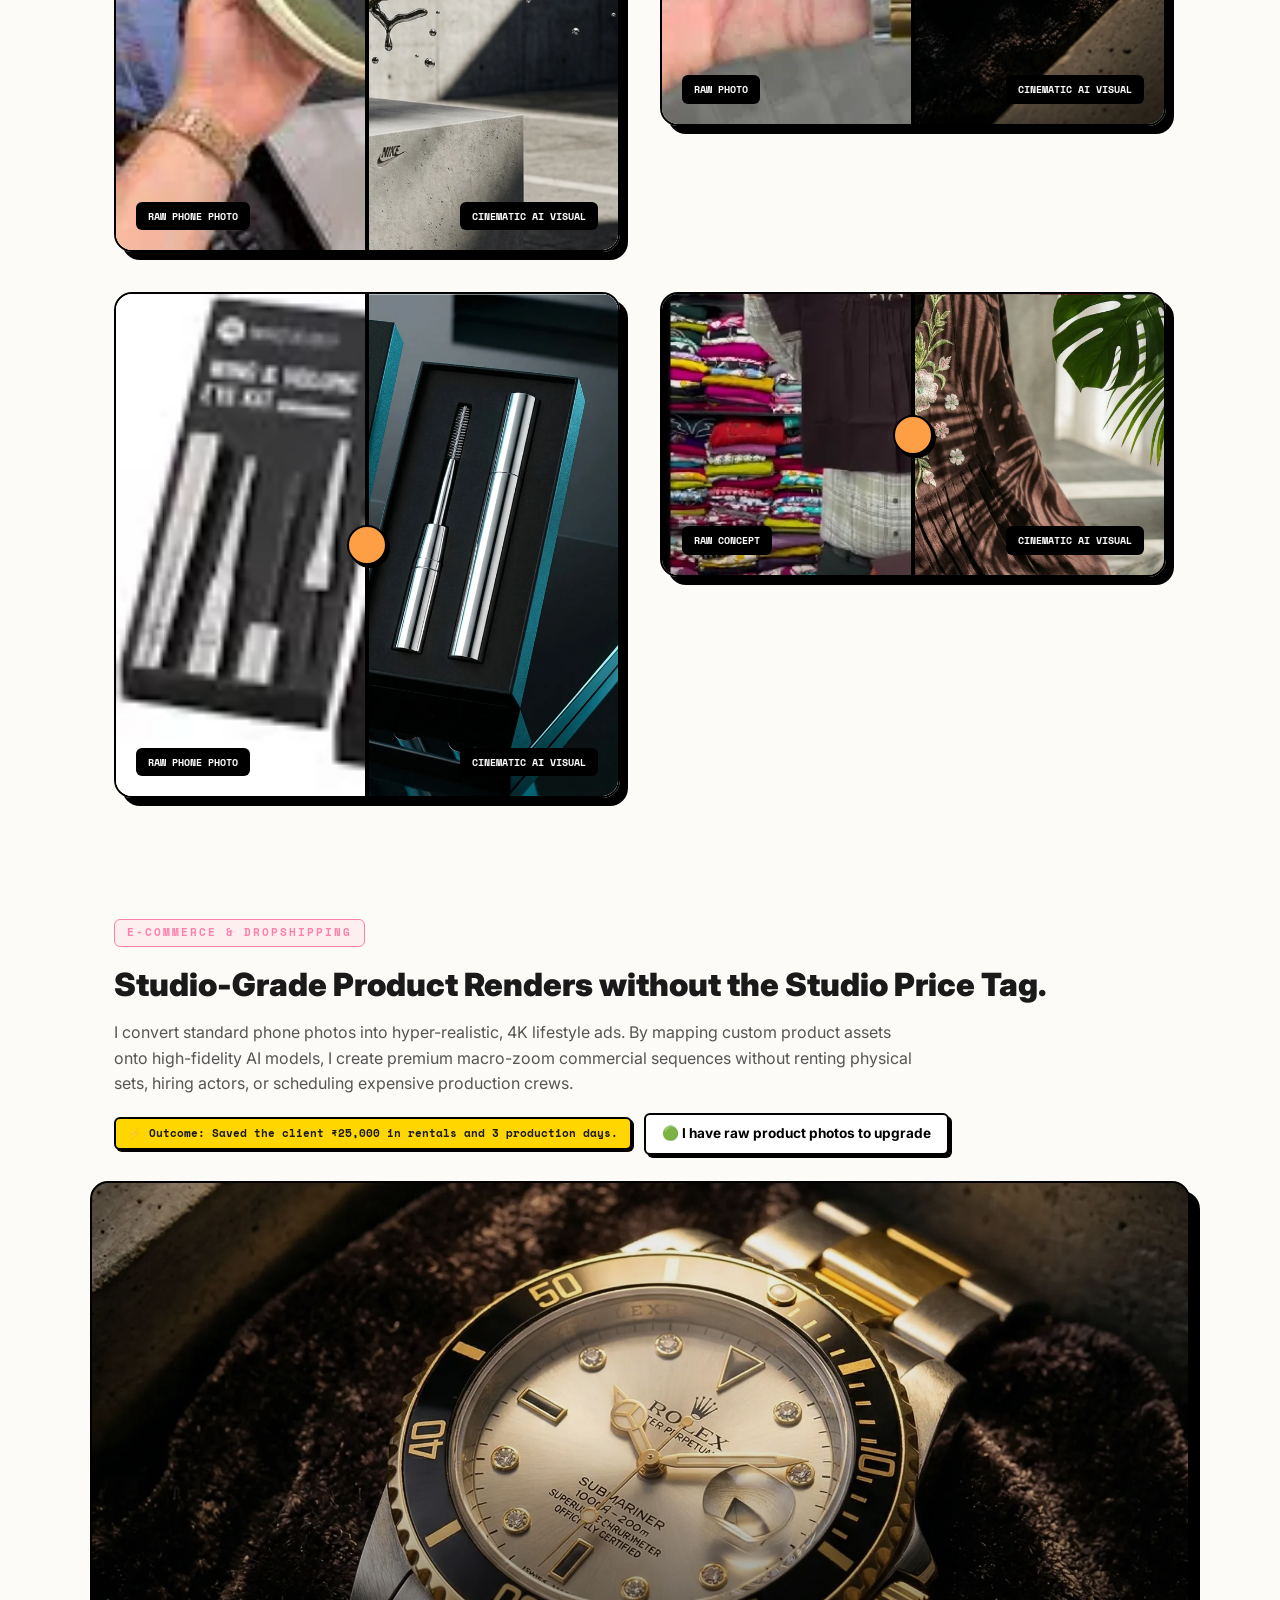
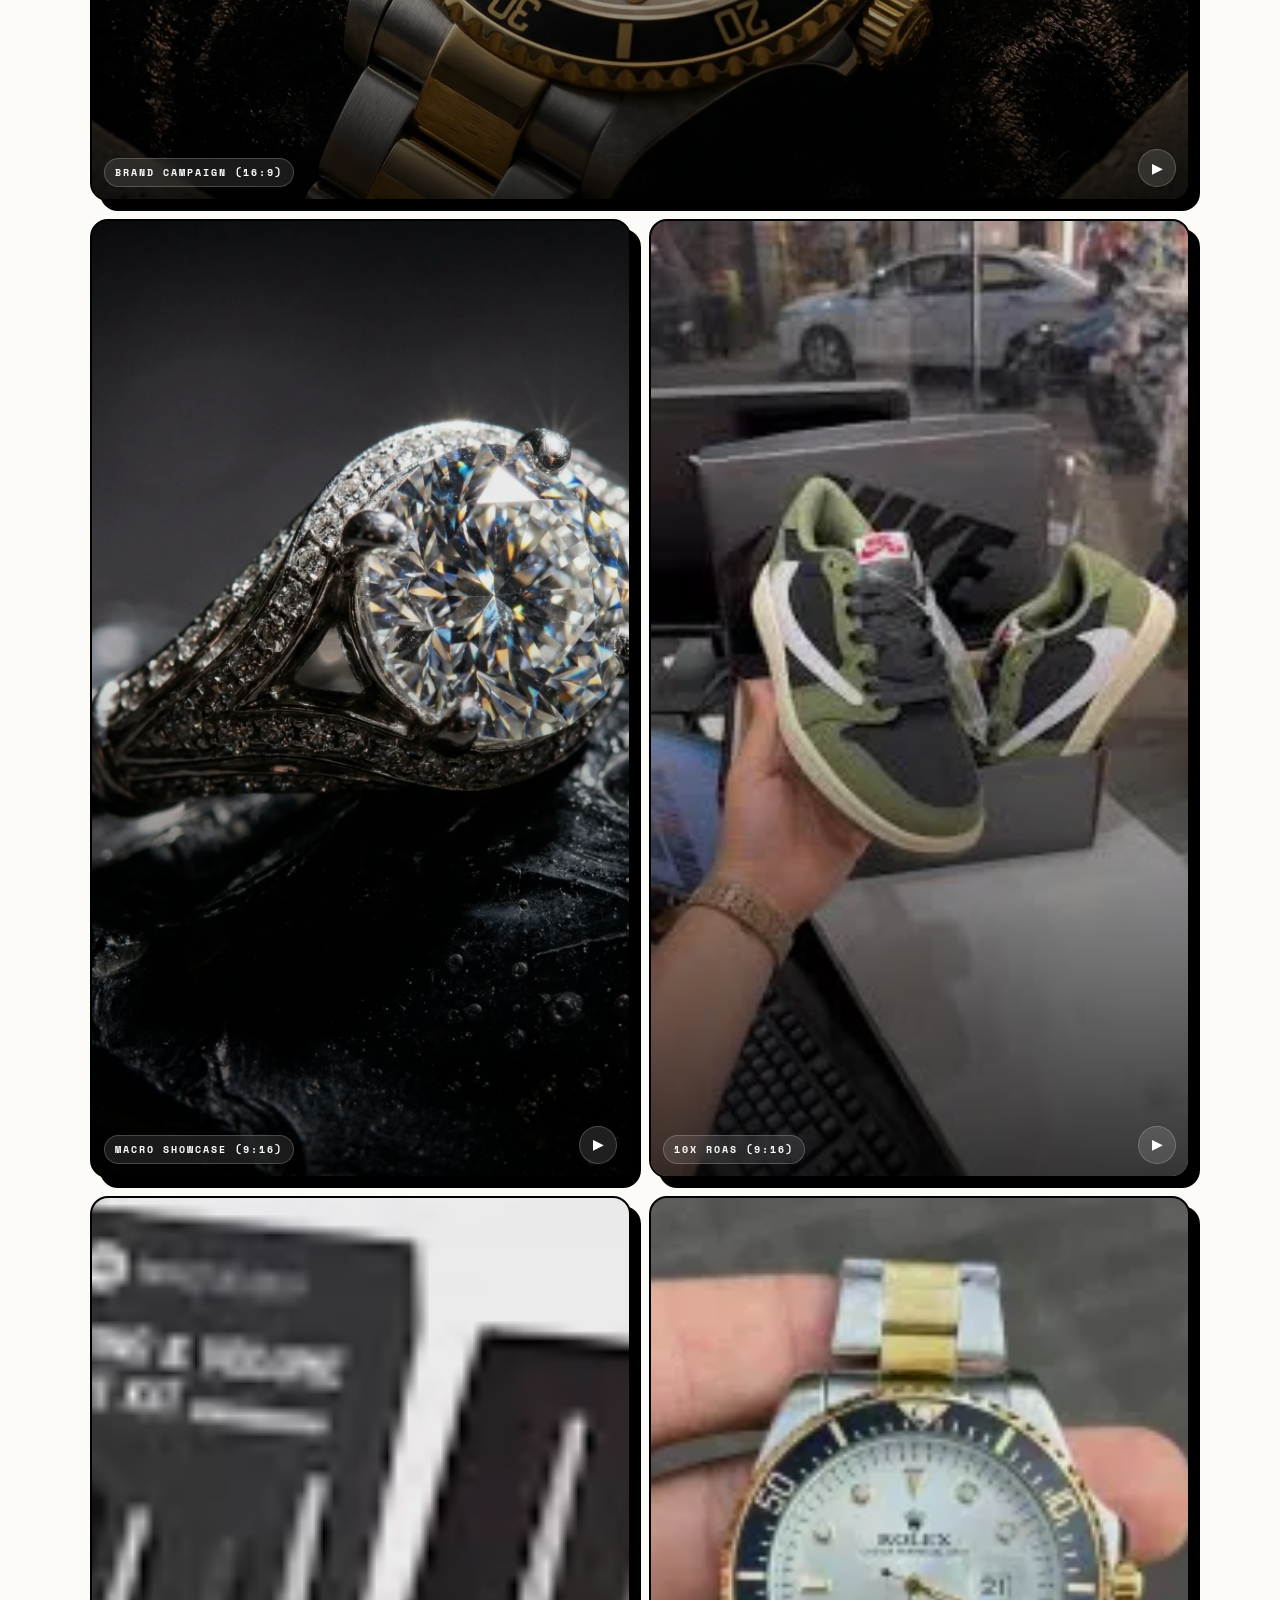
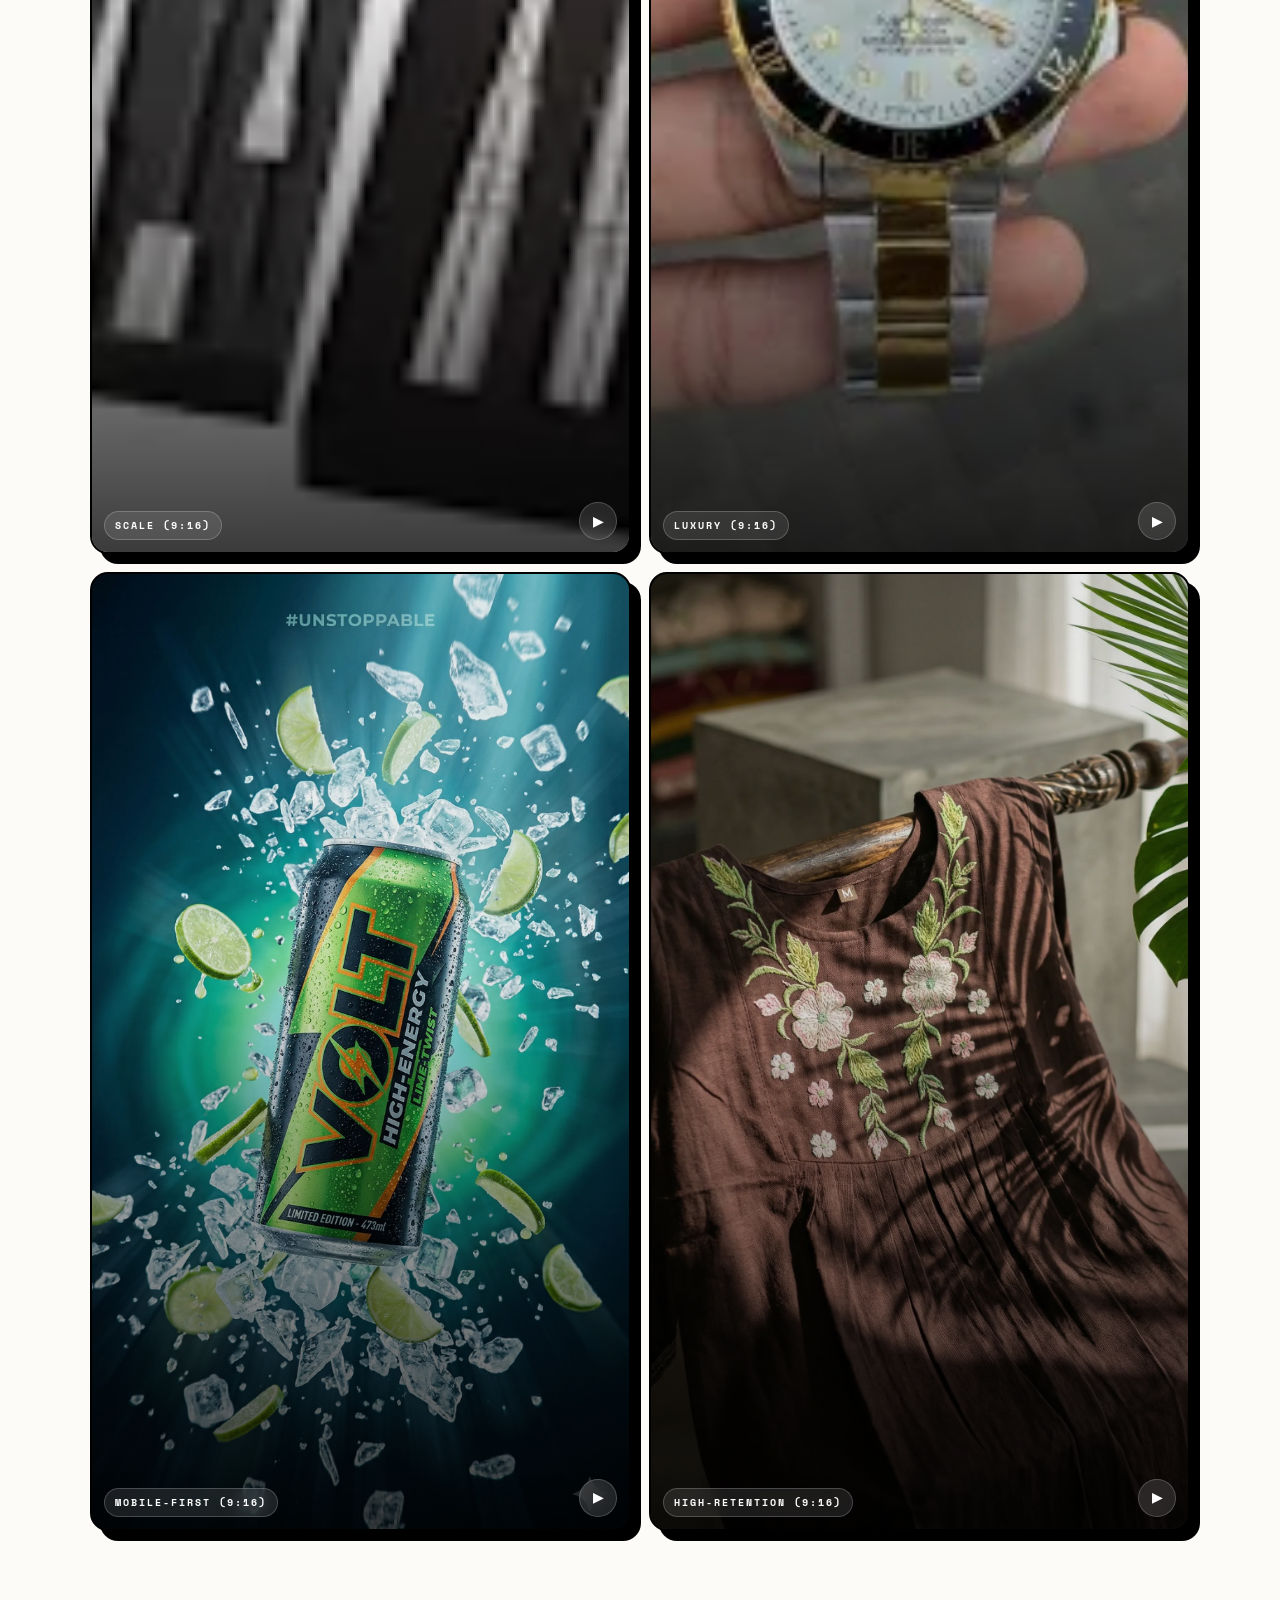
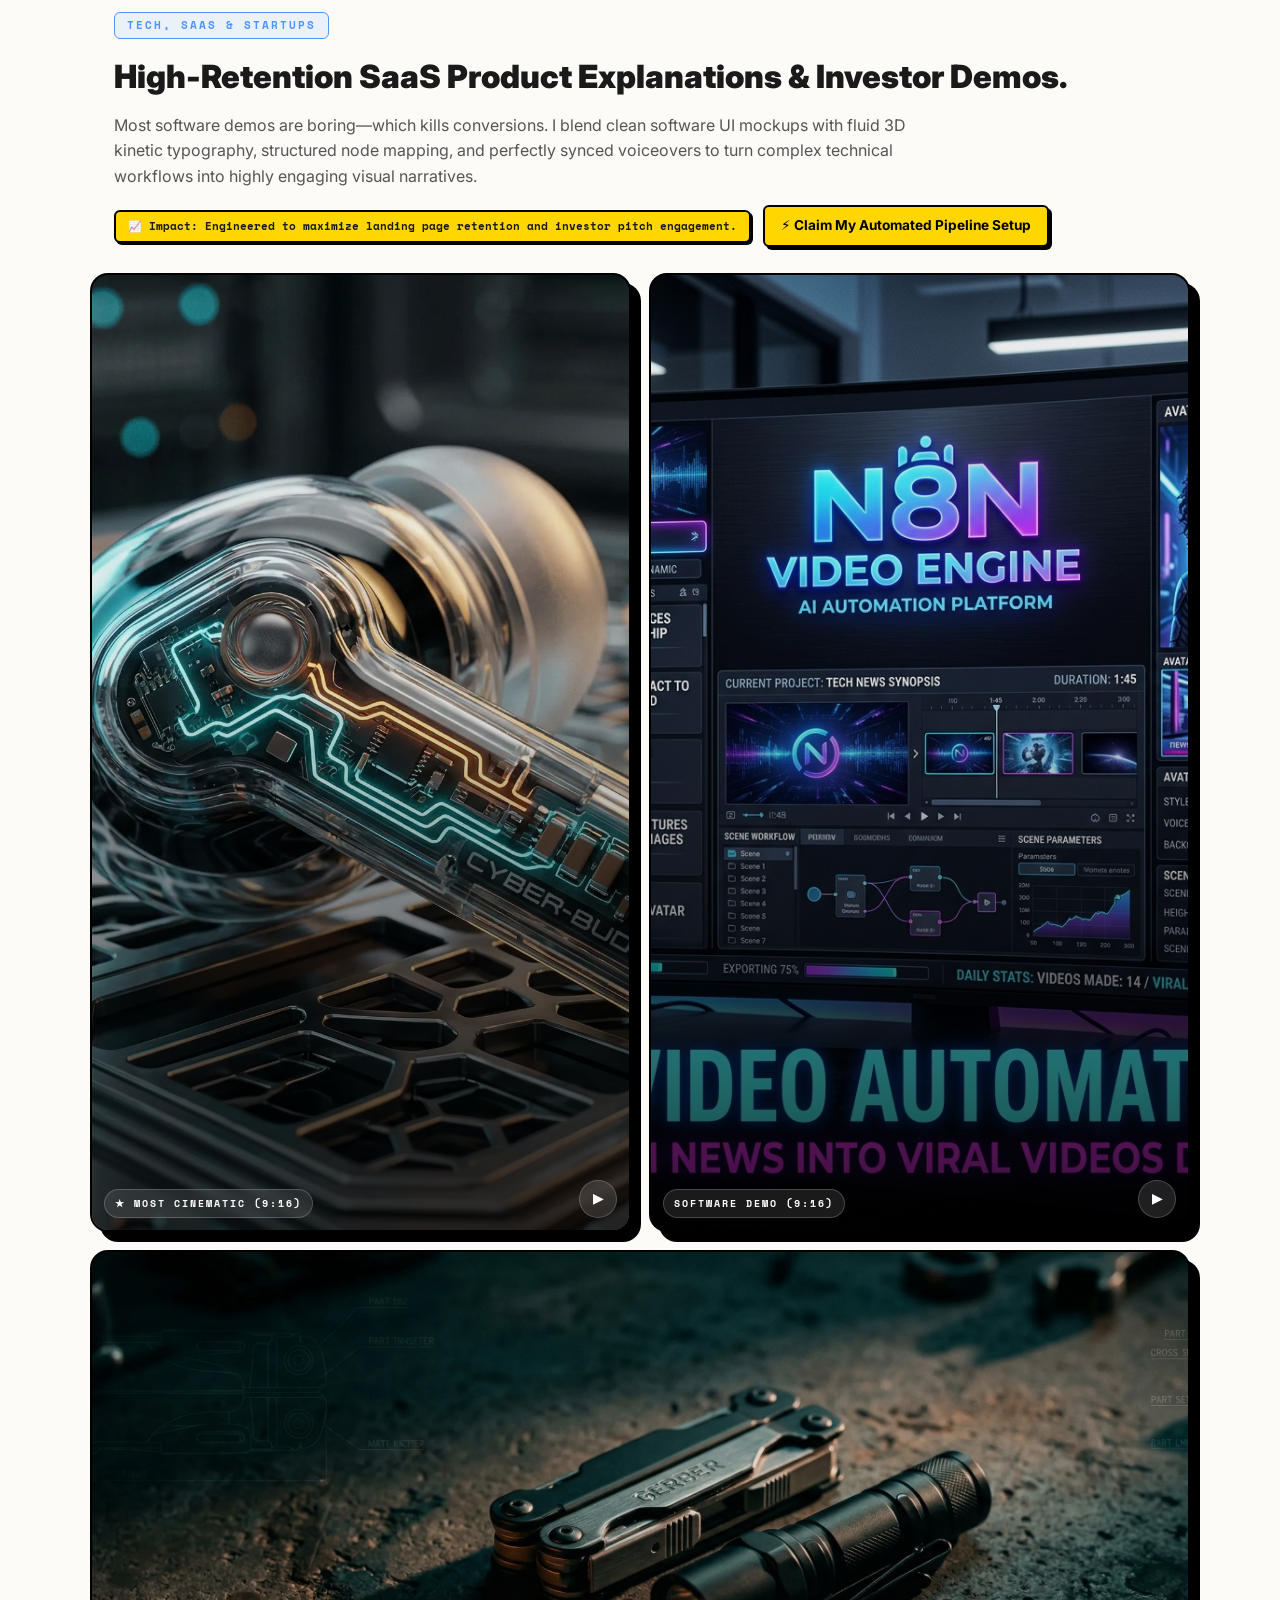
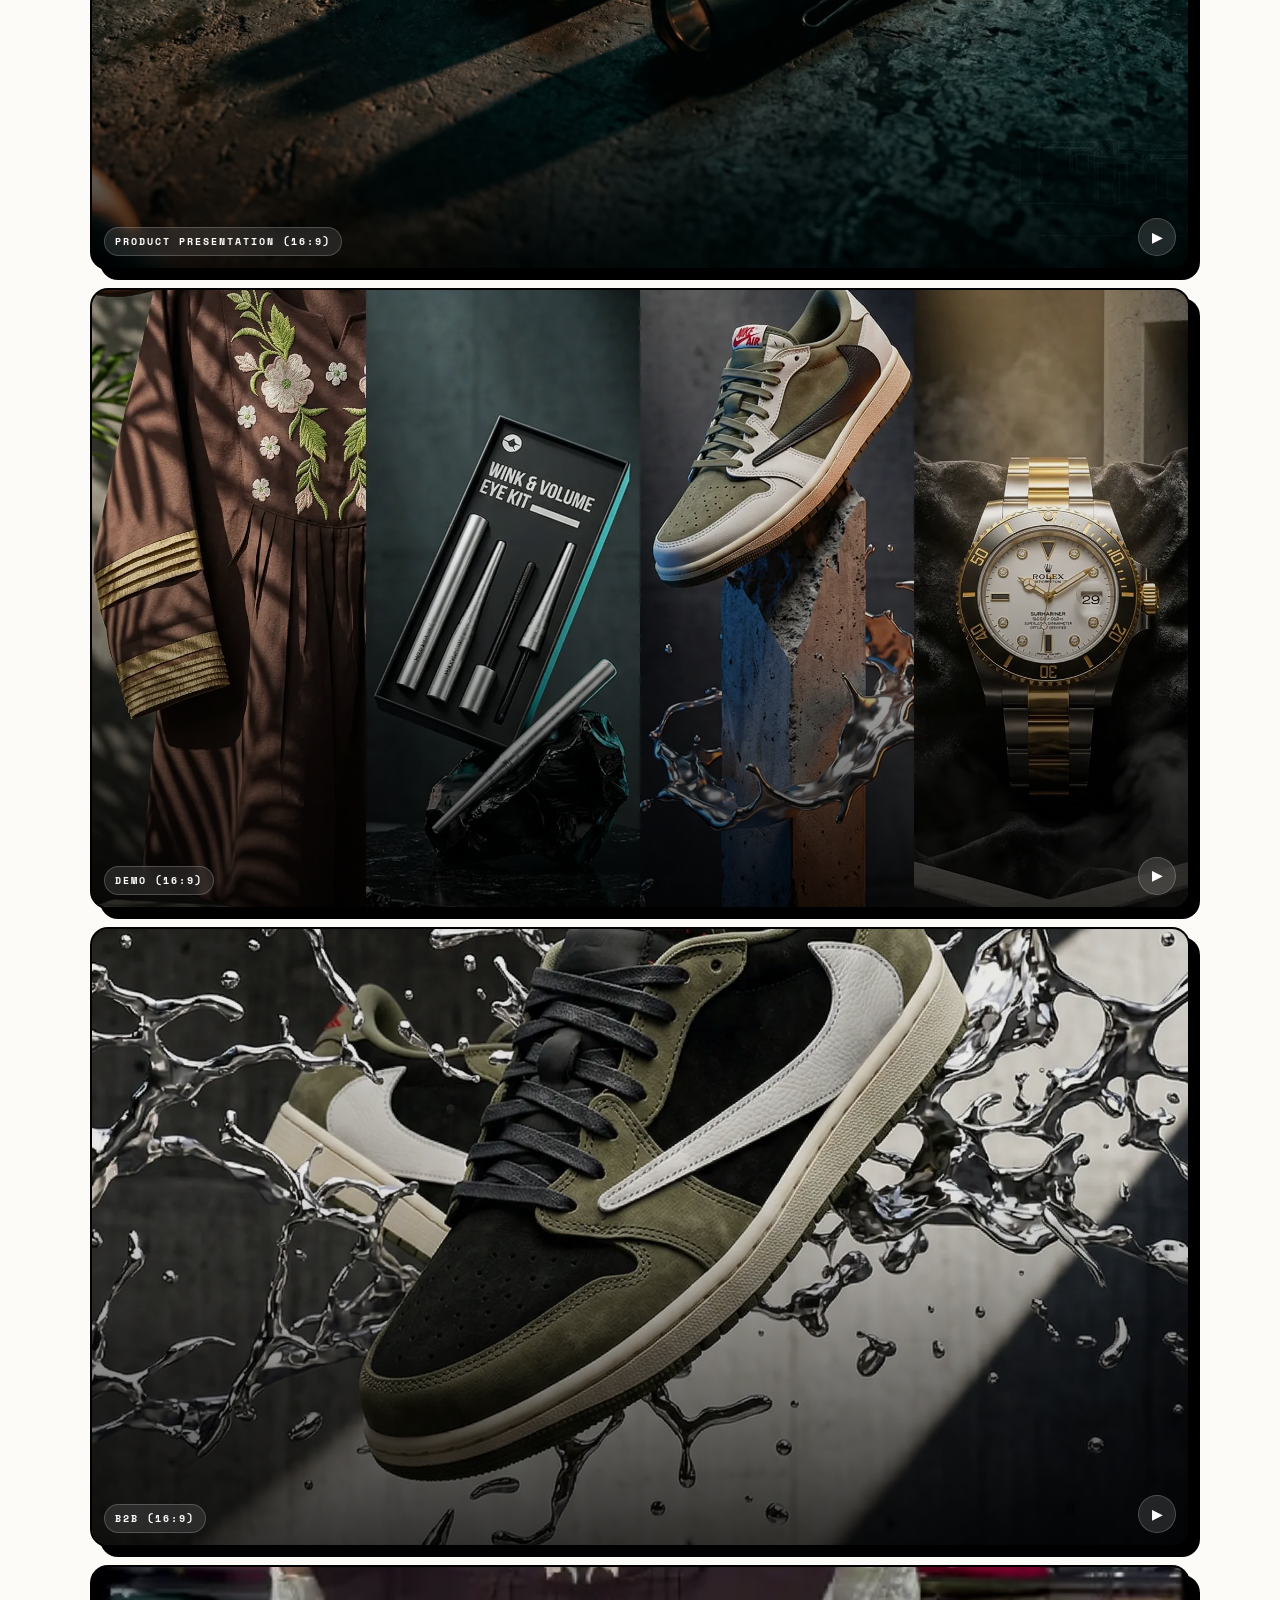
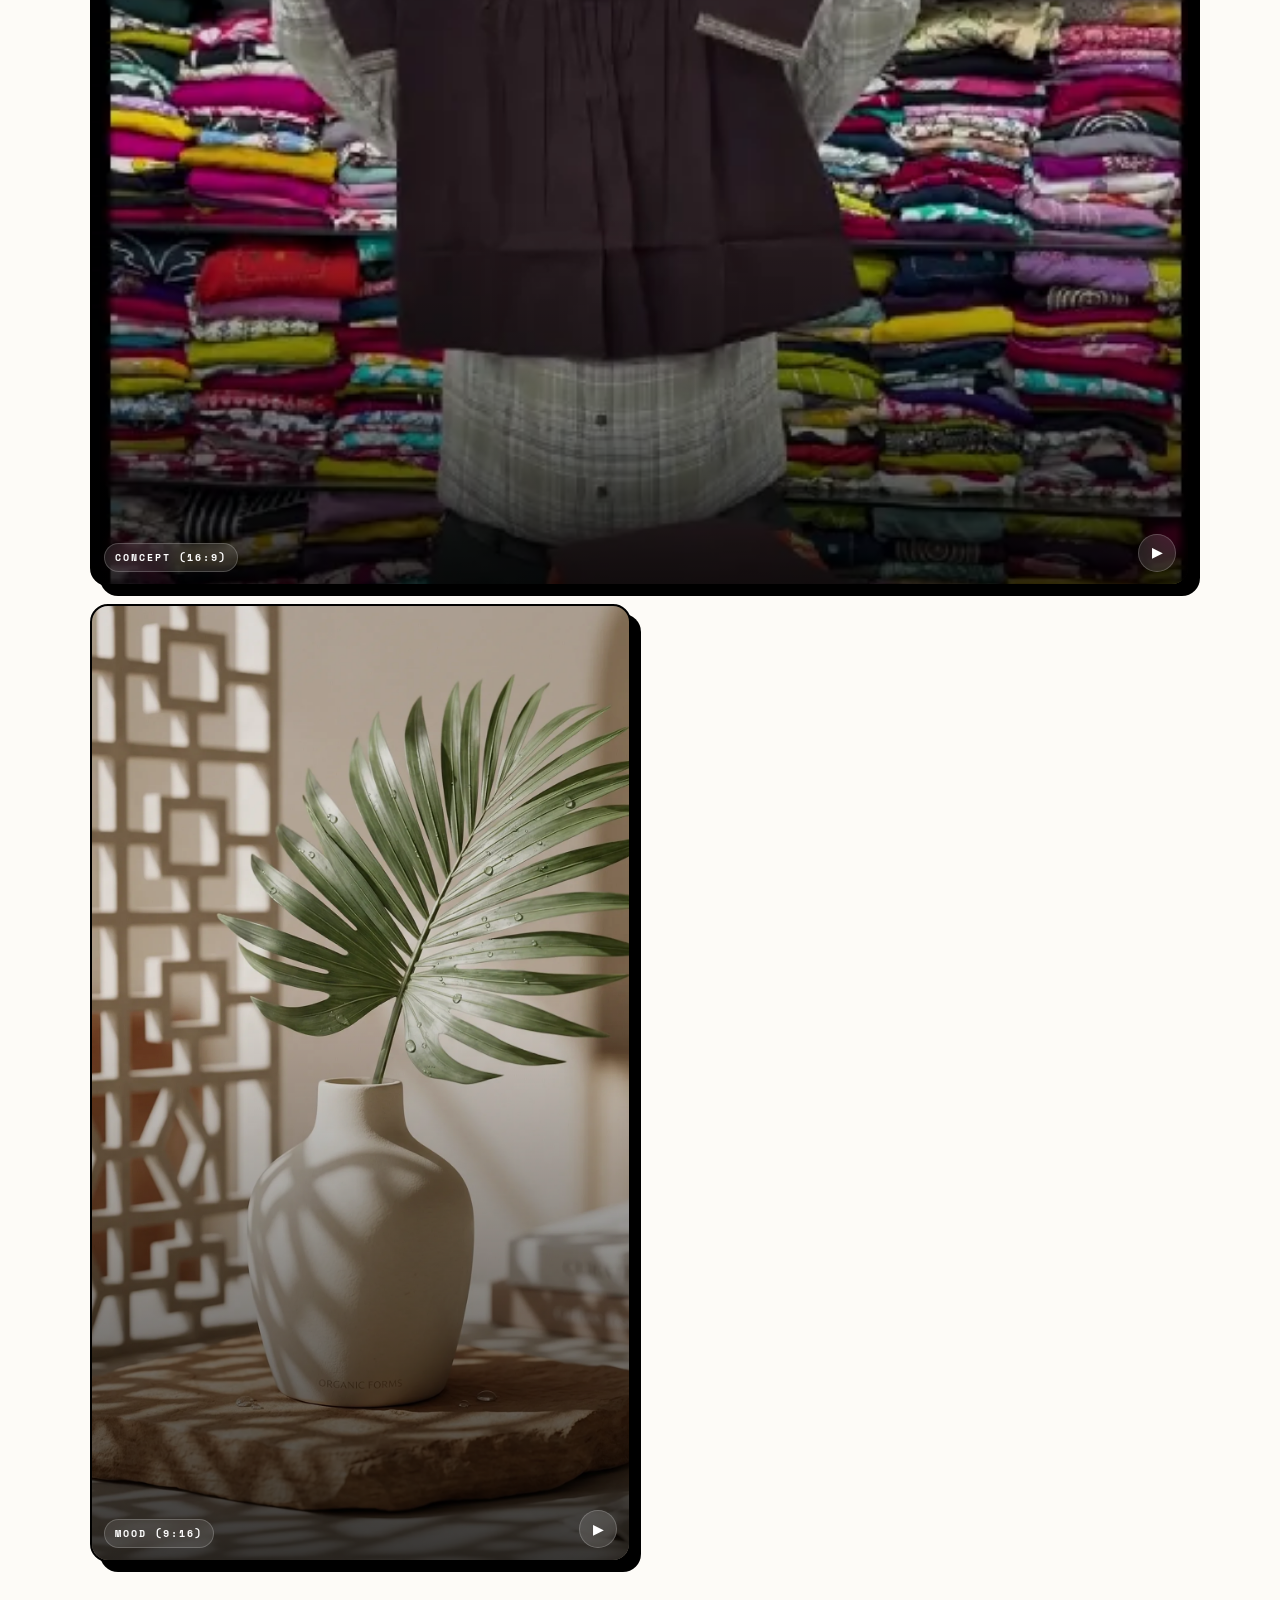
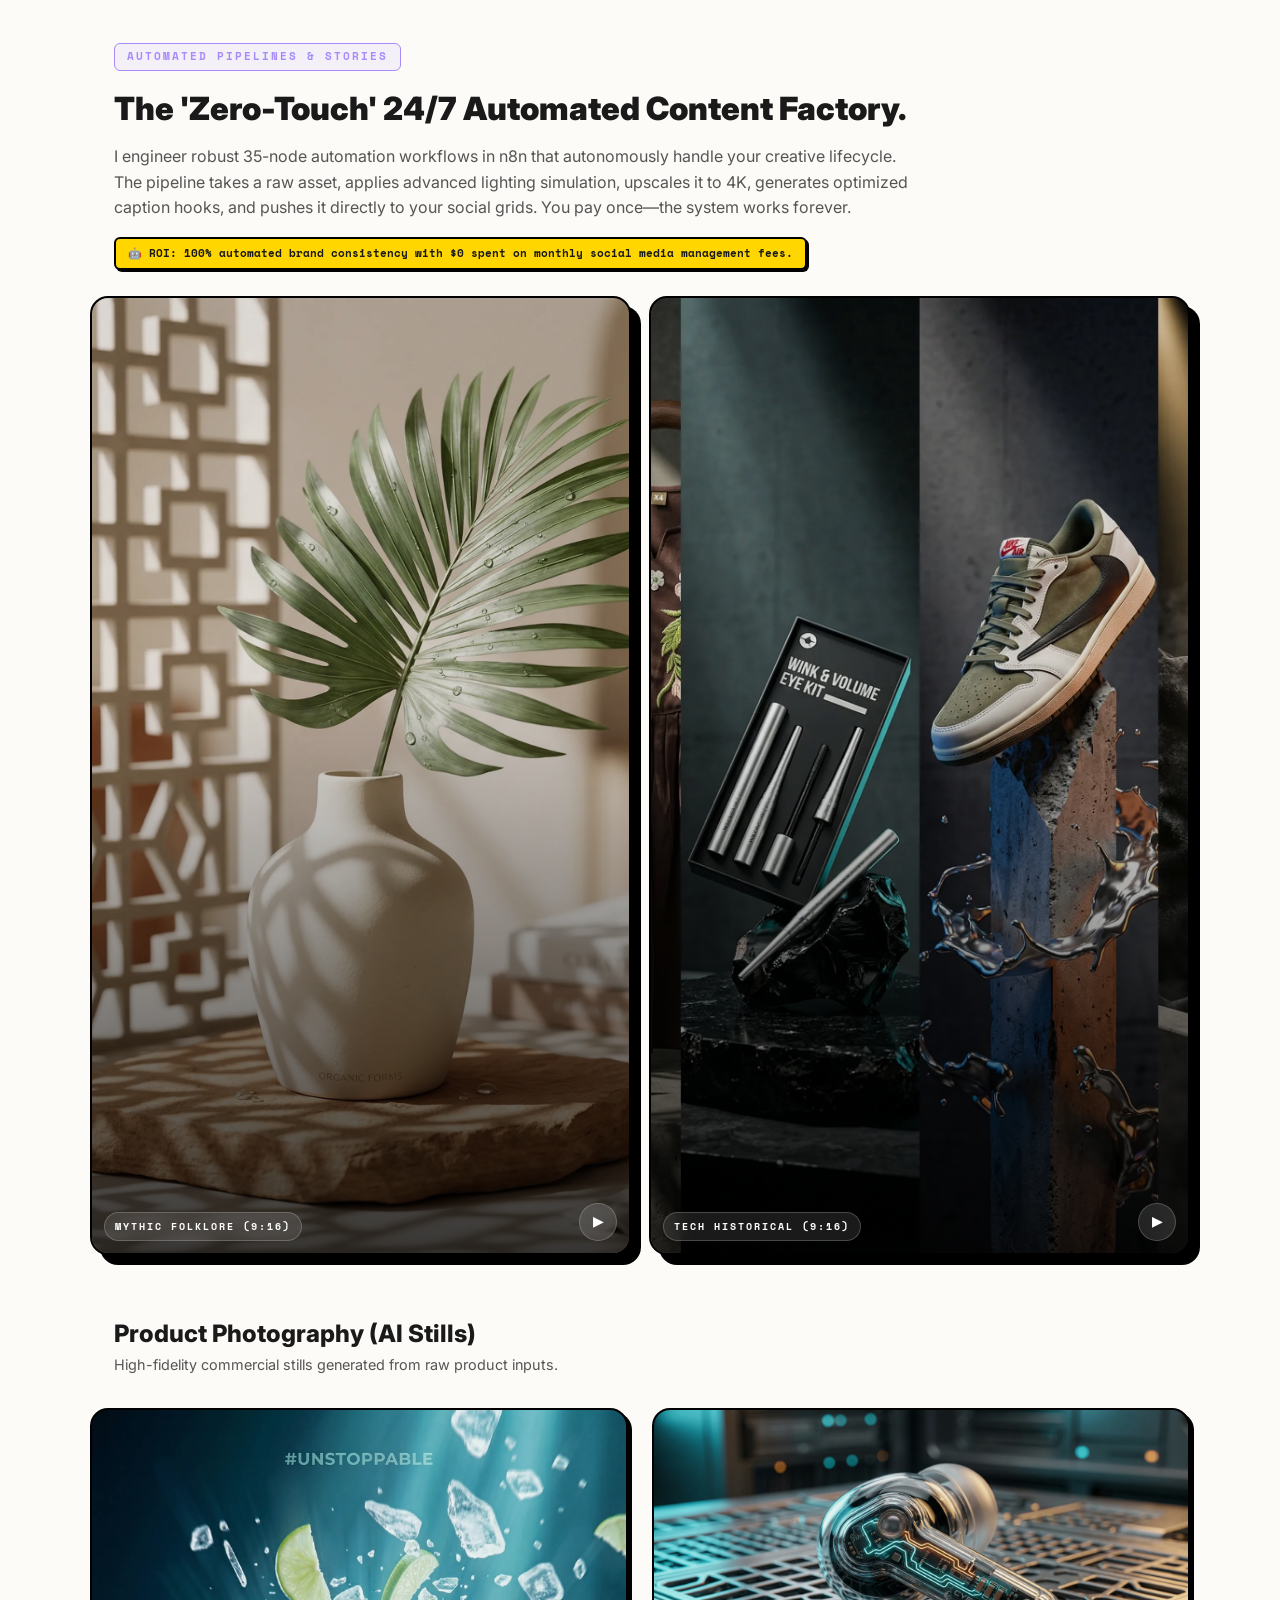
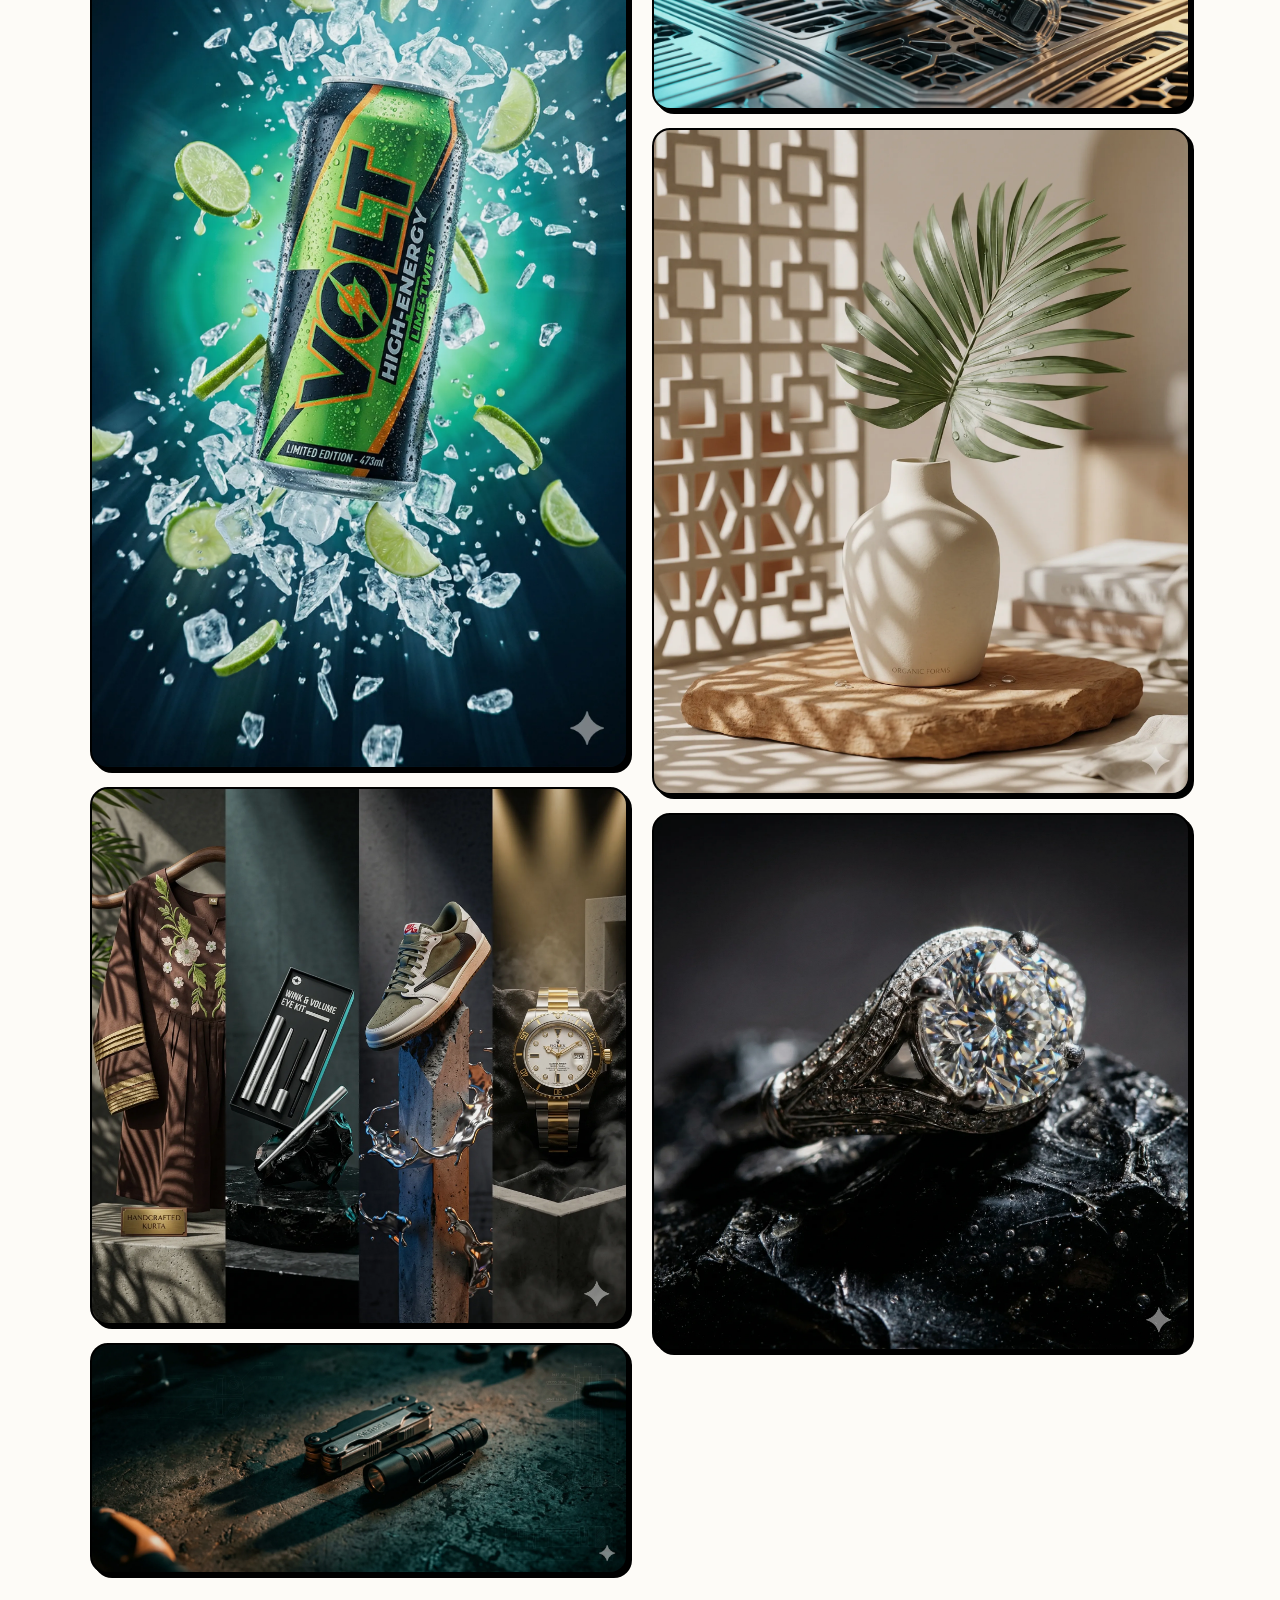
==== commit 23a6ca48: "optimize: lazy-load videos/images and scale layout" ====
--- a/index.html
+++ b/index.html
@@ -73,8 +73,8 @@
                         <div class="cta-mini-offer" style="font-size: 0.85rem; font-weight: 600; margin-bottom: 8px; color: var(--text);">
                             Send me 1 raw photo, and I’ll send you 1 studio-grade render in 24 hours for free.
                         </div>
-                        <a href="https://wa.me/918320408616?text=Hi%20Roshan%2C%20I%20want%20to%20send%20my%20raw%20photos"
-                            target="_blank" class="btn btn-whatsapp">📦 I have raw photos to upgrade</a>
+                        <a href="mailto:ryvoraai@gmail.com?subject=Free%20Raw%20Photo%20Upgrade%20Brief&body=Hi%20Roshan,%20I'd%20like%20to%20send%20you%20my%20raw%20product%20photo%20for%20a%20free%20studio-grade%20render."
+                            class="btn btn-whatsapp" style="background: var(--accent-blue); color: var(--white); text-decoration: none;">✉ Get my Free Sample Render</a>
                         <div class="hero-cta-subs">
                             <span>✓ Used by DTC brands</span>
                             <span>✓ Meta-ready formats</span>
@@ -145,7 +145,7 @@
                     <div style="font-family: var(--font-mono); font-size: 1.5rem; font-weight: 900; color: var(--accent-orange); line-height: 1;">01</div>
                     <div>
                         <h4 style="font-size: 0.95rem; font-weight: 900; margin-bottom: 4px;">Send Raw Photos</h4>
-                        <p style="font-size: 0.8rem; color: var(--text-muted);">Snap a basic phone picture of your product and send it via WhatsApp.</p>
+                        <p style="font-size: 0.8rem; color: var(--text-muted);">Snap a basic phone picture of your product and send it via Email.</p>
                     </div>
                 </div>
                 <div class="reveal" style="display: flex; gap: 16px; align-items: start;">
@@ -208,10 +208,18 @@
     <section class="section showcase-section" id="showcase">
         <div class="container">
             <span class="section-label"><span class="dot" style="background: var(--accent-orange)"></span> Case Studies</span>
-            <h2 class="showcase-title">Killing the Physical Studio Model.</h2>
-            <p class="section-subtitle" style="font-weight: 500; color: var(--text);">
-                "Generated 20+ studio-quality lifestyle shots for an e-commerce brand using only basic phone pictures as input. Saved the client ₹25,000 in studio rentals and 3 days of production time."
+            <h2 class="showcase-title">Killing the Traditional Photography Model.</h2>
+            <p class="section-subtitle" style="font-weight: 500; color: var(--text); max-width: 800px;">
+                Drag the slider below to see how a low-quality, raw mobile phone photo is structurally rebuilt into a high-end, ray-traced commercial asset ready for high-budget Meta ad campaigns.
             </p>
+        </div>
+
+        <div class="filter-container">
+            <button class="filter-btn active" data-target="all">✦ View All</button>
+            <button class="filter-btn" data-target="ads">🎬 E-Com & Brand Ads</button>
+            <button class="filter-btn" data-target="saas">🚀 Tech & SaaS Demos</button>
+            <button class="filter-btn" data-target="automation">⚙️ Content Pipelines</button>
+            <button class="filter-btn" data-target="stills">📸 AI Product Stills</button>
         </div>
 
         <!-- ===== INTERACTIVE BEFORE/AFTER SLIDER ===== -->
@@ -221,11 +229,11 @@
                     <!-- Slider instance 1: Shoes -->
                     <div class="slider-container reveal" data-before-after="true" data-ratio="4/5">
                         <div class="slider-image before-image">
-                            <img src="shoes-raw.webp" alt="Before: shoes raw">
+                            <img src="shoes-raw.webp" alt="Before: shoes raw" loading="lazy">
                             <span class="slider-label slider-label--before">RAW PHONE PHOTO</span>
                         </div>
                         <div class="slider-image after-image">
-                            <img src="Gemini_Generated_Image_1pzklh1pzklh1pzk.webp" alt="After: cinematic output">
+                            <img src="Gemini_Generated_Image_1pzklh1pzklh1pzk.webp" alt="After: cinematic output" loading="lazy">
                             <span class="slider-label slider-label--after">CINEMATIC AI VISUAL</span>
                         </div>
                         <div class="slider-handle">
@@ -237,11 +245,11 @@
                     <!-- Slider instance 2: Watch -->
                     <div class="slider-container reveal" data-before-after="true" data-ratio="1/1">
                         <div class="slider-image before-image">
-                            <img src="watch-raw.webp" alt="Before: watch raw">
+                            <img src="watch-raw.webp" alt="Before: watch raw" loading="lazy">
                             <span class="slider-label slider-label--before">RAW PHOTO</span>
                         </div>
                         <div class="slider-image after-image">
-                            <img src="Gemini_Generated_Image_jcnimujcnimujcni.webp" alt="After: cinematic output">
+                            <img src="Gemini_Generated_Image_jcnimujcnimujcni.webp" alt="After: cinematic output" loading="lazy">
                             <span class="slider-label slider-label--after">CINEMATIC AI VISUAL</span>
                         </div>
                         <div class="slider-handle">
@@ -253,11 +261,11 @@
                     <!-- Slider instance 3: Eye Kit -->
                     <div class="slider-container reveal" data-before-after="true" data-ratio="1/1">
                         <div class="slider-image before-image">
-                            <img src="shopping (2) - Copy.webp" alt="Before: raw input">
+                            <img src="shopping (2) - Copy.webp" alt="Before: raw input" loading="lazy">
                             <span class="slider-label slider-label--before">RAW PHONE PHOTO</span>
                         </div>
                         <div class="slider-image after-image">
-                            <img src="Gemini_Generated_Image_dqe4vqdqe4vqdqe4.webp" alt="After: cinematic output">
+                            <img src="Gemini_Generated_Image_dqe4vqdqe4vqdqe4.webp" alt="After: cinematic output" loading="lazy">
                             <span class="slider-label slider-label--after">CINEMATIC AI VISUAL</span>
                         </div>
                         <div class="slider-handle">
@@ -269,11 +277,11 @@
                     <!-- Slider instance 4: Lifestyle/Automation -->
                     <div class="slider-container reveal" data-before-after="true" data-ratio="16/9">
                         <div class="slider-image before-image">
-                            <img src="Screenshot 2026-02-20 175800.webp" alt="Before: raw input">
+                            <img src="Screenshot 2026-02-20 175800.webp" alt="Before: raw input" loading="lazy">
                             <span class="slider-label slider-label--before">RAW CONCEPT</span>
                         </div>
                         <div class="slider-image after-image">
-                            <img src="Gemini_Generated_Image_r7jbxer7jbxer7jb.webp" alt="After: cinematic output">
+                            <img src="Gemini_Generated_Image_r7jbxer7jbxer7jb.webp" alt="After: cinematic output" loading="lazy">
                             <span class="slider-label slider-label--after">CINEMATIC AI VISUAL</span>
                         </div>
                         <div class="slider-handle">
@@ -285,47 +293,97 @@
             </div>
         </section>
 
-        <!-- Reels wall -->
-        <div class="reels-wall" aria-label="Video reels wall">
-            <!-- SaaS demo -->
-        <!-- Section 1: E-Commerce & Ads -->
-        <div class="container" style="margin-top: 60px; margin-bottom: 24px;">
-            <h3 style="font-size: 1.5rem; font-weight: 800;">E-Commerce & Meta Ads</h3>
-        </div>
-        <div class="reels-wall" aria-label="E-commerce reels">
+        <!-- ==================== TIER 1: E-COMMERCE & DROPSHIPPING ==================== -->
+        <div class="container reels-wall-header-ecom" style="margin-top: 80px; margin-bottom: 24px;">
+            <div class="pitch-badge" style="background: rgba(255, 127, 173, 0.1); color: var(--accent-pink); border-color: var(--accent-pink); margin-bottom: 12px;">E-Commerce & Dropshipping</div>
+            <h3 style="font-size: 2rem; font-weight: 900; margin-bottom: 10px;">Studio-Grade Product Renders without the Studio Price Tag.</h3>
+            <p style="font-size: 1rem; color: var(--text-muted); line-height: 1.6; max-width: 800px; margin-bottom: 16px;">
+                I convert standard phone photos into hyper-realistic, 4K lifestyle ads. By mapping custom product assets onto high-fidelity AI models, I create premium macro-zoom commercial sequences without renting physical sets, hiring actors, or scheduling expensive production crews.
+            </p>
+            <div style="display: flex; flex-wrap: wrap; gap: 12px; align-items: center;">
+                <span class="trust-chip" style="background: var(--accent-yellow); box-shadow: 2px 2px 0 var(--black); font-weight: 800;">⚡ Outcome: Saved the client ₹25,000 in rentals and 3 production days.</span>
+                <a href="mailto:ryvoraai@gmail.com?subject=Raw%20Photos%20Upgrade%20Brief&body=Hi%20Roshan,%20I'd%20like%20to%20send%20my%20raw%20product%20photos%20for%20a%20studio-grade%20render." 
+                   class="btn btn-secondary" style="padding: 8px 16px; font-size: 0.85rem; box-shadow: 3px 3px 0 var(--black);">🟢 I have raw product photos to upgrade</a>
+            </div>
+        </div>
+        <div class="reels-wall reels-wall-ecom" aria-label="E-commerce reels" data-category="ads" style="margin-bottom: 60px;">
+            <!-- Chess.com -->
+            <button class="reel-card reel-card--landscape reveal js-open-modal" type="button" data-category="ads"
+                data-modal-kind="video" data-src="video/CHESScom-promo-filmstyle.mp4" data-title="Chess.com Brand Campaign"
+                data-tags="Product Rendering • Mobile UI Tracking • Conversion Narrative">
+                <div class="reel-media" style="aspect-ratio: 16 / 9;">
+                    <video class="reel-video lazy-video" muted playsinline loop preload="none" poster="Gemini_Generated_Image_jcnimujcnimujcni.webp"
+                        data-preview="true">
+                        <source data-src="video/CHESScom-promo-filmstyle.mp4" type="video/mp4" />
+                    </video>
+                    <div class="reel-overlay" aria-hidden="true">
+                        <span class="reel-chip">BRAND CAMPAIGN (16:9)</span>
+                        <span class="reel-play">▶</span>
+                    </div>
+                </div>
+                <div class="reel-meta">
+                    <div class="reel-name">Chess.com Brand Ad & Campaign Reel</div>
+                    <div class="reel-tags">
+                        <strong>Result:</strong> 5x higher engagement compared to static ads. Screen-tracked UI overlays mapped seamlessly to mobile displays.
+                    </div>
+                </div>
+            </button>
+
+            <!-- Smooth Product Showcase -->
+            <button class="reel-card reveal js-open-modal" type="button" data-category="ads"
+                data-modal-kind="video" data-src="video/smooth-product-showcase.mp4" data-title="Tech Device Motion Promo"
+                data-tags="Photorealistic Rendering • Macro Focus • Tech Device">
+                <div class="reel-media" style="aspect-ratio: 9 / 16;">
+                    <video class="reel-video lazy-video" muted playsinline loop preload="none" poster="Gemini_Generated_Image_qyxb84qyxb84qyxb.webp"
+                        data-preview="true">
+                        <source data-src="video/smooth-product-showcase.mp4" type="video/mp4" />
+                    </video>
+                    <div class="reel-overlay" aria-hidden="true">
+                        <span class="reel-chip">MACRO SHOWCASE (9:16)</span>
+                        <span class="reel-play">▶</span>
+                    </div>
+                </div>
+                <div class="reel-meta">
+                    <div class="reel-name">Tech Device Motion Promo</div>
+                    <div class="reel-tags">
+                        <strong>Outcome:</strong> Replaced physical studio setups with high-fidelity digital motion. Focus on materials, metallic finishes, and textures.
+                    </div>
+                </div>
+            </button>
+
             <!-- Shoes -->
-            <button class="reel-card reveal js-open-modal" type="button"
+            <button class="reel-card reveal js-open-modal" type="button" data-category="ads"
                 data-modal-kind="video" data-src="shoes-video.mp4" data-title="Scroll-Stopping Shoe Ad"
                 data-tags="E-commerce • Meta Ads • 10x ROAS">
-                <div class="reel-media">
-                    <video class="reel-video" muted playsinline loop preload="metadata" poster="shoes-raw.webp"
-                        data-preview="true">
-                        <source src="shoes-video.mp4" type="video/mp4" />
-                    </video>
-                    <div class="reel-overlay" aria-hidden="true">
-                        <span class="reel-chip">10x ROAS</span>
-                        <span class="reel-play">▶</span>
-                    </div>
-                </div>
-                <div class="reel-meta">
-                    <div class="reel-name">Scroll-Stopping Shoe Ad</div>
-                    <div class="reel-tags">
-                        <strong>Result:</strong> Generated 20+ studio-quality lifestyle shots using only basic phone pictures. Saved ₹25,000 in rental costs.
+                <div class="reel-media" style="aspect-ratio: 9 / 16;">
+                    <video class="reel-video lazy-video" muted playsinline loop preload="none" poster="shoes-raw.webp"
+                        data-preview="true">
+                        <source data-src="shoes-video.mp4" type="video/mp4" />
+                    </video>
+                    <div class="reel-overlay" aria-hidden="true">
+                        <span class="reel-chip">10x ROAS (9:16)</span>
+                        <span class="reel-play">▶</span>
+                    </div>
+                </div>
+                <div class="reel-meta">
+                    <div class="reel-name">E-Commerce Video Ad (Shoes)</div>
+                    <div class="reel-tags">
+                        <strong>Result:</strong> Engineered for high hooks and lower customer acquisition costs.
                     </div>
                 </div>
             </button>
 
             <!-- Women -->
-            <button class="reel-card reveal js-open-modal" type="button"
+            <button class="reel-card reveal js-open-modal" type="button" data-category="ads"
                 data-modal-kind="video" data-src="women-video.mp4" data-title="Fashion Lifestyle Campaign"
                 data-tags="E-commerce • Lifestyle • Scale">
-                <div class="reel-media">
-                    <video class="reel-video" muted playsinline loop preload="metadata" poster="shopping (2) - Copy.webp"
-                        data-preview="true">
-                        <source src="women-video.mp4" type="video/mp4" />
-                    </video>
-                    <div class="reel-overlay" aria-hidden="true">
-                        <span class="reel-chip">SCALE</span>
+                <div class="reel-media" style="aspect-ratio: 9 / 16;">
+                    <video class="reel-video lazy-video" muted playsinline loop preload="none" poster="shopping (2) - Copy.webp"
+                        data-preview="true">
+                        <source data-src="women-video.mp4" type="video/mp4" />
+                    </video>
+                    <div class="reel-overlay" aria-hidden="true">
+                        <span class="reel-chip">SCALE (9:16)</span>
                         <span class="reel-play">▶</span>
                     </div>
                 </div>
@@ -338,16 +396,16 @@
             </button>
 
             <!-- Watch -->
-            <button class="reel-card reveal js-open-modal" type="button"
+            <button class="reel-card reveal js-open-modal" type="button" data-category="ads"
                 data-modal-kind="video" data-src="watch-video.mp4" data-title="Premium Accessory Ad"
                 data-tags="E-commerce • Product • Luxury">
-                <div class="reel-media">
-                    <video class="reel-video" muted playsinline loop preload="metadata" poster="watch-raw.webp"
-                        data-preview="true">
-                        <source src="watch-video.mp4" type="video/mp4" />
-                    </video>
-                    <div class="reel-overlay" aria-hidden="true">
-                        <span class="reel-chip">LUXURY</span>
+                <div class="reel-media" style="aspect-ratio: 9 / 16;">
+                    <video class="reel-video lazy-video" muted playsinline loop preload="none" poster="watch-raw.webp"
+                        data-preview="true">
+                        <source data-src="watch-video.mp4" type="video/mp4" />
+                    </video>
+                    <div class="reel-overlay" aria-hidden="true">
+                        <span class="reel-chip">LUXURY (9:16)</span>
                         <span class="reel-play">▶</span>
                     </div>
                 </div>
@@ -360,16 +418,16 @@
             </button>
 
             <!-- Phone Demo -->
-            <button class="reel-card reveal js-open-modal" type="button"
+            <button class="reel-card reveal js-open-modal" type="button" data-category="ads"
                 data-modal-kind="video" data-src="PHONE-DEMO.mp4" data-title="Mobile-First Product Presentation"
                 data-tags="E-commerce • Meta Ads • 4K">
-                <div class="reel-media">
-                    <video class="reel-video" muted playsinline loop preload="metadata"
-                        data-preview="true">
-                        <source src="PHONE-DEMO.mp4" type="video/mp4" />
-                    </video>
-                    <div class="reel-overlay" aria-hidden="true">
-                        <span class="reel-chip">MOBILE-FIRST</span>
+                <div class="reel-media" style="aspect-ratio: 9 / 16;">
+                    <video class="reel-video lazy-video" muted playsinline loop preload="none" poster="Gemini_Generated_Image_fhs4wrfhs4wrfhs4.webp"
+                        data-preview="true">
+                        <source data-src="PHONE-DEMO.mp4" type="video/mp4" />
+                    </video>
+                    <div class="reel-overlay" aria-hidden="true">
+                        <span class="reel-chip">MOBILE-FIRST (9:16)</span>
                         <span class="reel-play">▶</span>
                     </div>
                 </div>
@@ -380,44 +438,143 @@
                     </div>
                 </div>
             </button>
-        </div>
-
-        <!-- Section 2: SaaS & Motion Graphics -->
-        <div class="container" style="margin-top: 60px; margin-bottom: 24px;">
-            <h3 style="font-size: 1.5rem; font-weight: 800;">Motion Graphics & SaaS</h3>
-        </div>
-        <div class="reels-wall" aria-label="Motion graphics reels">
+
+            <!-- Motivational Edit -->
+            <button class="reel-card reveal js-open-modal" type="button" data-category="ads"
+                data-modal-kind="video" data-src="motiovational-edit-with-audio.mp4" data-title="High-Converting Meta Ad"
+                data-tags="E-Commerce • Meta Ads • Premium">
+                <div class="reel-media" style="aspect-ratio: 9 / 16;">
+                    <video class="reel-video lazy-video" muted playsinline loop preload="none" poster="Gemini_Generated_Image_r7jbxer7jbxer7jb.webp"
+                        data-preview="true">
+                        <source data-src="motiovational-edit-with-audio.mp4" type="video/mp4" />
+                    </video>
+                    <div class="reel-overlay" aria-hidden="true">
+                        <span class="reel-chip">HIGH-RETENTION (9:16)</span>
+                        <span class="reel-play">▶</span>
+                    </div>
+                </div>
+                <div class="reel-meta">
+                    <div class="reel-name">High-Converting Meta Ad</div>
+                    <div class="reel-tags">
+                        <strong>Result:</strong> High-energy pacing and text graphics synchronized to custom sound designs. Maximizing audience watch metrics.
+                    </div>
+                </div>
+            </button>
+        </div>
+
+        <!-- ==================== TIER 2: TECH, SAAS & STARTUPS ==================== -->
+        <div class="container reels-wall-header-saas" style="margin-top: 80px; margin-bottom: 24px;">
+            <div class="pitch-badge" style="background: rgba(77, 150, 255, 0.1); color: var(--accent-blue); border-color: var(--accent-blue); margin-bottom: 12px;">Tech, SaaS & Startups</div>
+            <h3 style="font-size: 2rem; font-weight: 900; margin-bottom: 10px;">High-Retention SaaS Product Explanations & Investor Demos.</h3>
+            <p style="font-size: 1rem; color: var(--text-muted); line-height: 1.6; max-width: 800px; margin-bottom: 16px;">
+                Most software demos are boring—which kills conversions. I blend clean software UI mockups with fluid 3D kinetic typography, structured node mapping, and perfectly synced voiceovers to turn complex technical workflows into highly engaging visual narratives.
+            </p>
+            <div style="display: flex; flex-wrap: wrap; gap: 12px; align-items: center;">
+                <span class="trust-chip" style="background: var(--accent-yellow); box-shadow: 2px 2px 0 var(--black); font-weight: 800;">📈 Impact: Engineered to maximize landing page retention and investor pitch engagement.</span>
+                <a href="mailto:ryvoraai@gmail.com?subject=Automated%20Pipeline%20Setup%20Inquiry&body=Hi%20Roshan,%20I'd%20like%20to%20claim%20the%20automated%20pipeline%20setup%20for%20my%20startup." 
+                   class="btn btn-primary" style="padding: 8px 16px; font-size: 0.85rem; box-shadow: 3px 3px 0 var(--black); background: var(--accent-yellow); color: var(--black); border-color: var(--black);">⚡ Claim My Automated Pipeline Setup</a>
+            </div>
+        </div>
+        <div class="reels-wall reels-wall-saas" aria-label="SaaS and Tech reels" data-category="saas" style="margin-bottom: 60px;">
+            <!-- Minecraft Cinematic Explainer -->
+            <button class="reel-card reveal js-open-modal" type="button" data-category="saas"
+                data-modal-kind="video" data-src="video/product-promot-in-filmstyle.mp4" data-title="PocketMC Cinematic Explainer"
+                data-tags="3D Geometry • Environmental Shaders • Motion Tracking">
+                <div class="reel-media" style="aspect-ratio: 9 / 16;">
+                    <video class="reel-video lazy-video" muted playsinline loop preload="none" poster="Gemini_Generated_Image_xy6ll2xy6ll2xy6l.webp"
+                        data-preview="true">
+                        <source data-src="video/product-promot-in-filmstyle.mp4" type="video/mp4" />
+                    </video>
+                    <div class="reel-overlay" aria-hidden="true">
+                        <span class="reel-chip">★ MOST CINEMATIC (9:16)</span>
+                        <span class="reel-play">▶</span>
+                    </div>
+                </div>
+                <div class="reel-meta">
+                    <div class="reel-name">PocketMC - Cinematic Project Explainer</div>
+                    <div class="reel-tags">
+                        <strong>Outcome:</strong> Hybrid 3D rendering and motion tracking, merging raw gameplay aesthetics with professional UI overlays.
+                    </div>
+                </div>
+            </button>
+
+            <!-- PocketMC Product Explainer (Windows App) -->
+            <button class="reel-card reveal js-open-modal" type="button" data-category="saas"
+                data-modal-kind="video" data-src="video/automated-remotion-video-forpromo.mp4" data-title="PocketMC Software Demo"
+                data-tags="Software Mockup • Voiceover Sync • UI Motion Design">
+                <div class="reel-media" style="aspect-ratio: 9 / 16;">
+                    <video class="reel-video lazy-video" muted playsinline loop preload="none" poster="steeve_automate.png"
+                        data-preview="true">
+                        <source data-src="video/automated-remotion-video-forpromo.mp4" type="video/mp4" />
+                    </video>
+                    <div class="reel-overlay" aria-hidden="true">
+                        <span class="reel-chip">SOFTWARE DEMO (9:16)</span>
+                        <span class="reel-play">▶</span>
+                    </div>
+                </div>
+                <div class="reel-meta">
+                    <div class="reel-name">PocketMC - Software Demo Ad</div>
+                    <div class="reel-tags">
+                        <strong>Impact:</strong> High-precision automated video sequence synchronized to voiceover timing cues, with interface replacements.
+                    </div>
+                </div>
+            </button>
+
+            <!-- Antigravity Workspace Platform -->
+            <button class="reel-card reel-card--landscape reveal js-open-modal" type="button" data-category="saas"
+                data-modal-kind="video" data-src="video/pure-ai-promo.mp4" data-title="Antigravity Workspace Demo"
+                data-tags="UI/UX Motion Design • Abstract Prototyping • Device Scaling">
+                <div class="reel-media" style="aspect-ratio: 16 / 9;">
+                    <video class="reel-video lazy-video" muted playsinline loop preload="none" poster="Gemini_Generated_Image_upcrmvupcrmvupcr.webp"
+                        data-preview="true">
+                        <source data-src="video/pure-ai-promo.mp4" type="video/mp4" />
+                    </video>
+                    <div class="reel-overlay" aria-hidden="true">
+                        <span class="reel-chip">PRODUCT PRESENTATION (16:9)</span>
+                        <span class="reel-play">▶</span>
+                    </div>
+                </div>
+                <div class="reel-meta">
+                    <div class="reel-name">Antigravity Workspace Demo</div>
+                    <div class="reel-tags">
+                        <strong>ROI:</strong> Unified UI/UX demo reducing site bounce rate. Demonstrates workflow modules and multi-model agent paths.
+                    </div>
+                </div>
+            </button>
+
             <!-- SaaS Demo -->
-            <button class="reel-card reveal js-open-modal" type="button"
+            <button class="reel-card reel-card--landscape reveal js-open-modal" type="button" data-category="saas"
                 data-modal-kind="video" data-src="saas-product-demp.mp4" data-title="SaaS Product Demo"
                 data-tags="Startup • Demo • Conversion">
-                <div class="reel-media">
-                    <video class="reel-video" muted playsinline loop preload="metadata" data-preview="true">
-                        <source src="saas-product-demp.mp4" type="video/mp4" />
-                    </video>
-                    <div class="reel-overlay" aria-hidden="true">
-                        <span class="reel-chip">DEMO</span>
-                        <span class="reel-play">▶</span>
-                    </div>
-                </div>
-                <div class="reel-meta">
-                    <div class="reel-name">The 24/7 Social Manager</div>
-                    <div class="reel-tags">
-                        <strong>Result:</strong> 35-node n8n automation for Instagram/TikTok content. 100% consistency with zero manual work.
+                <div class="reel-media" style="aspect-ratio: 16 / 9;">
+                    <video class="reel-video lazy-video" muted playsinline loop preload="none" poster="Gemini_Generated_Image_rewxxzrewxxzrewx.webp"
+                        data-preview="true">
+                        <source data-src="saas-product-demp.mp4" type="video/mp4" />
+                    </video>
+                    <div class="reel-overlay" aria-hidden="true">
+                        <span class="reel-chip">DEMO (16:9)</span>
+                        <span class="reel-play">▶</span>
+                    </div>
+                </div>
+                <div class="reel-meta">
+                    <div class="reel-name">SaaS Product Demo Video</div>
+                    <div class="reel-tags">
+                        <strong>Impact:</strong> Designed to maximize landing page conversions & retention.
                     </div>
                 </div>
             </button>
 
             <!-- B2B Motion -->
-            <button class="reel-card reveal js-open-modal" type="button"
+            <button class="reel-card reel-card--landscape reveal js-open-modal" type="button" data-category="saas"
                 data-modal-kind="video" data-src="motion-graphic-design.mp4" data-title="B2B Motion Explainers"
                 data-tags="Motion • Graphics • Authority">
-                <div class="reel-media">
-                    <video class="reel-video" muted playsinline loop preload="metadata" data-preview="true">
-                        <source src="motion-graphic-design.mp4" type="video/mp4" />
-                    </video>
-                    <div class="reel-overlay" aria-hidden="true">
-                        <span class="reel-chip">B2B</span>
+                <div class="reel-media" style="aspect-ratio: 16 / 9;">
+                    <video class="reel-video lazy-video" muted playsinline loop preload="none" poster="Gemini_Generated_Image_1pzklh1pzklh1pzk.webp"
+                        data-preview="true">
+                        <source data-src="motion-graphic-design.mp4" type="video/mp4" />
+                    </video>
+                    <div class="reel-overlay" aria-hidden="true">
+                        <span class="reel-chip">B2B (16:9)</span>
                         <span class="reel-play">▶</span>
                     </div>
                 </div>
@@ -430,36 +587,38 @@
             </button>
 
             <!-- Isometric -->
-            <button class="reel-card reveal js-open-modal" type="button"
+            <button class="reel-card reel-card--landscape reveal js-open-modal" type="button" data-category="saas"
                 data-modal-kind="video" data-src="isometric-city.mp4" data-title="Isometric World Building"
                 data-tags="Setup • 3D • Pipeline">
-                <div class="reel-media">
-                    <video class="reel-video" muted playsinline loop preload="metadata" data-preview="true">
-                        <source src="isometric-city.mp4" type="video/mp4" />
-                    </video>
-                    <div class="reel-overlay" aria-hidden="true">
-                        <span class="reel-chip">CONCEPT</span>
+                <div class="reel-media" style="aspect-ratio: 16 / 9;">
+                    <video class="reel-video lazy-video" muted playsinline loop preload="none" poster="Screenshot 2026-02-20 175800.webp"
+                        data-preview="true">
+                        <source data-src="isometric-city.mp4" type="video/mp4" />
+                    </video>
+                    <div class="reel-overlay" aria-hidden="true">
+                        <span class="reel-chip">CONCEPT (16:9)</span>
                         <span class="reel-play">▶</span>
                     </div>
                 </div>
                 <div class="reel-meta">
                     <div class="reel-name">Isometric 3D Pipelines</div>
                     <div class="reel-tags">
-                        <strong>Result:</strong> Automated workflows for rapid world rendering. Bypassing weeks of manual modeling for game pitches.
+                        <strong>Outcome:</strong> Automated workflows for rapid world rendering. Bypassing weeks of manual modeling for game pitches.
                     </div>
                 </div>
             </button>
 
             <!-- Vaporwave -->
-            <button class="reel-card reveal js-open-modal" type="button"
+            <button class="reel-card reveal js-open-modal" type="button" data-category="saas"
                 data-modal-kind="video" data-src="vaporwave-motivation.mp4" data-title="Atmospheric Motion"
                 data-tags="Aesthetic • Mood • Brand">
-                <div class="reel-media">
-                    <video class="reel-video" muted playsinline loop preload="metadata" data-preview="true">
-                        <source src="vaporwave-motivation.mp4" type="video/mp4" />
-                    </video>
-                    <div class="reel-overlay" aria-hidden="true">
-                        <span class="reel-chip">MOOD</span>
+                <div class="reel-media" style="aspect-ratio: 9 / 16;">
+                    <video class="reel-video lazy-video" muted playsinline loop preload="none" poster="Gemini_Generated_Image_yeeh8tyeeh8tyeeh.webp"
+                        data-preview="true">
+                        <source data-src="vaporwave-motivation.mp4" type="video/mp4" />
+                    </video>
+                    <div class="reel-overlay" aria-hidden="true">
+                        <span class="reel-chip">MOOD (9:16)</span>
                         <span class="reel-play">▶</span>
                     </div>
                 </div>
@@ -467,6 +626,63 @@
                     <div class="reel-name">Atmospheric Brand Motion</div>
                     <div class="reel-tags">
                         <strong>Result:</strong> High-energy brand awareness content designed to capture high-retention social traffic.
+                    </div>
+                </div>
+            </button>
+        </div>
+
+        <!-- ==================== TIER 3: AUTOMATED CONTENT PIPELINES ==================== -->
+        <div class="container reels-wall-header-motion" style="margin-top: 80px; margin-bottom: 24px;">
+            <div class="pitch-badge" style="background: rgba(167, 139, 250, 0.1); color: var(--accent-purple); border-color: var(--accent-purple); margin-bottom: 12px;">Automated Pipelines & Stories</div>
+            <h3 style="font-size: 2rem; font-weight: 900; margin-bottom: 10px;">The 'Zero-Touch' 24/7 Automated Content Factory.</h3>
+            <p style="font-size: 1rem; color: var(--text-muted); line-height: 1.6; max-width: 800px; margin-bottom: 16px;">
+                I engineer robust 35-node automation workflows in n8n that autonomously handle your creative lifecycle. The pipeline takes a raw asset, applies advanced lighting simulation, upscales it to 4K, generates optimized caption hooks, and pushes it directly to your social grids. You pay once—the system works forever.
+            </p>
+            <div style="display: flex; flex-wrap: wrap; gap: 12px; align-items: center;">
+                <span class="trust-chip" style="background: var(--accent-yellow); box-shadow: 2px 2px 0 var(--black); font-weight: 800;">🤖 ROI: 100% automated brand consistency with $0 spent on monthly social media management fees.</span>
+            </div>
+        </div>
+        <div class="reels-wall reels-wall-motion" aria-label="Content pipeline reels" data-category="automation" style="margin-bottom: 60px;">
+            <!-- The Whispering Cloud -->
+            <button class="reel-card reveal js-open-modal" type="button" data-category="automation"
+                data-modal-kind="video" data-src="video/ai-short-story.mp4" data-title="The Whispering Cloud Short Film"
+                data-tags="Character Assets • Generative Animation • Color Keying">
+                <div class="reel-media" style="aspect-ratio: 9 / 16;">
+                    <video class="reel-video lazy-video" muted playsinline loop preload="none" poster="Gemini_Generated_Image_yeeh8tyeeh8tyeeh.webp"
+                        data-preview="true">
+                        <source data-src="video/ai-short-story.mp4" type="video/mp4" />
+                    </video>
+                    <div class="reel-overlay" aria-hidden="true">
+                        <span class="reel-chip">MYTHIC FOLKLORE (9:16)</span>
+                        <span class="reel-play">▶</span>
+                    </div>
+                </div>
+                <div class="reel-meta">
+                    <div class="reel-name">The Whispering Cloud (Short Film)</div>
+                    <div class="reel-tags">
+                        <strong>Skill:</strong> High-end context-aware character consistency and custom storytelling. 2D animations shift dynamically with audio cues.
+                    </div>
+                </div>
+            </button>
+
+            <!-- Evolution of Linux -->
+            <button class="reel-card reveal js-open-modal" type="button" data-category="automation"
+                data-modal-kind="video" data-src="video/automated-storytime-ai.mp4" data-title="Evolution of Linux Story"
+                data-tags="Historical Coherence • Globe Simulation • 4K Upscaling">
+                <div class="reel-media" style="aspect-ratio: 9 / 16;">
+                    <video class="reel-video lazy-video" muted playsinline loop preload="none" poster="Gemini_Generated_Image_rewxxzrewxxzrewx.webp"
+                        data-preview="true">
+                        <source data-src="video/automated-storytime-ai.mp4" type="video/mp4" />
+                    </video>
+                    <div class="reel-overlay" aria-hidden="true">
+                        <span class="reel-chip">TECH HISTORICAL (9:16)</span>
+                        <span class="reel-play">▶</span>
+                    </div>
+                </div>
+                <div class="reel-meta">
+                    <div class="reel-name">Evolution of Linux (Historical Story)</div>
+                    <div class="reel-tags">
+                        <strong>ROI:</strong> Completely automated script-to-video workflow. Historical set coherence upscaled to 4K resolution via frame interpolation.
                     </div>
                 </div>
             </button>
@@ -477,24 +693,24 @@
             <h3 style="font-size: 1.5rem; font-weight: 800;">Product Photography (AI Stills)</h3>
             <p style="color: var(--text-muted); font-size: 0.9rem;">High-fidelity commercial stills generated from raw product inputs.</p>
         </div>
-        <div class="gallery-masonry">
-            <div class="gallery-item reveal">
-                <img src="Gemini_Generated_Image_fhs4wrfhs4wrfhs4.webp" alt="AI Product Shoot">
-            </div>
-            <div class="gallery-item reveal">
-                <img src="Gemini_Generated_Image_rewxxzrewxxzrewx.webp" alt="AI Product Shoot">
-            </div>
-            <div class="gallery-item reveal">
-                <img src="Gemini_Generated_Image_upcrmvupcrmvupcr.webp" alt="AI Product Shoot">
-            </div>
-            <div class="gallery-item reveal">
-                <img src="Gemini_Generated_Image_xy6ll2xy6ll2xy6l.webp" alt="AI Product Shoot">
-            </div>
-            <div class="gallery-item reveal">
-                <img src="Gemini_Generated_Image_yeeh8tyeeh8tyeeh.webp" alt="AI Product Shoot">
-            </div>
-            <div class="gallery-item reveal">
-                <img src="Gemini_Generated_Image_qyxb84qyxb84qyxb.webp" alt="AI Product Shoot">
+        <div class="gallery-masonry" data-category="stills">
+            <div class="gallery-item reveal" data-category="stills">
+                <img src="Gemini_Generated_Image_fhs4wrfhs4wrfhs4.webp" alt="AI Product Shoot" loading="lazy">
+            </div>
+            <div class="gallery-item reveal" data-category="stills">
+                <img src="Gemini_Generated_Image_rewxxzrewxxzrewx.webp" alt="AI Product Shoot" loading="lazy">
+            </div>
+            <div class="gallery-item reveal" data-category="stills">
+                <img src="Gemini_Generated_Image_upcrmvupcrmvupcr.webp" alt="AI Product Shoot" loading="lazy">
+            </div>
+            <div class="gallery-item reveal" data-category="stills">
+                <img src="Gemini_Generated_Image_xy6ll2xy6ll2xy6l.webp" alt="AI Product Shoot" loading="lazy">
+            </div>
+            <div class="gallery-item reveal" data-category="stills">
+                <img src="Gemini_Generated_Image_yeeh8tyeeh8tyeeh.webp" alt="AI Product Shoot" loading="lazy">
+            </div>
+            <div class="gallery-item reveal" data-category="stills">
+                <img src="Gemini_Generated_Image_qyxb84qyxb84qyxb.webp" alt="AI Product Shoot" loading="lazy">
             </div>
         </div>
     </section>
@@ -562,7 +778,7 @@
                             <li style="font-weight: 800; font-size: 1.05rem; margin-bottom: 8px;">Scroll-Stopping Social Ads</li>
                             <li style="font-size: 0.9rem; color: var(--text-muted); line-height: 1.6; padding-left: 0;">2 Professional Video Ads optimized for Meta/TikTok. High-conversion hooks + cinematic AI motion. Delivery in 48 hours.</li>
                         </ul>
-                        <a href="https://wa.me/918320408616?text=Hi%20Roshan%2C%20I%20need%20Ads%20for%20Meta%2FTikTok"
+                        <a href="mailto:ryvoraai@gmail.com?subject=The%20Meta%20Ad%20Sprint%20Package&body=Hi%20Roshan,%20I'd%20like%20to%20order%20the%20Meta%20Ad%20Sprint%20Package%20for%20my%20business."
                             class="btn btn-secondary w-full" style="margin-top: 16px;">Get my Meta Ads</a>
                     </div>
                 </div>
@@ -579,9 +795,9 @@
                             <li style="font-weight: 800; font-size: 1.05rem; margin-bottom: 8px;">AI Product Photography</li>
                             <li style="font-size: 0.9rem; color: rgba(255,255,255,0.8); line-height: 1.6; padding-left: 0;">Turn your raw phone photos into 15+ high-end lifestyle images. No studio rental, no photographer, no expensive lighting needed.</li>
                         </ul>
-                        <a href="https://wa.me/918320408616?text=Hi%20Roshan%2C%20I%20have%20raw%20product%20photos%20to%20transform"
+                        <a href="mailto:ryvoraai@gmail.com?subject=Virtual%20Studio%20Upgrade%20Brief&body=Hi%20Roshan,%20I%20have%20raw%20product%20photos%20that%20I%27d%20like%20to%20upgrade%20using%20the%20Virtual%20Studio%20package."
                             class="btn btn-primary w-full"
-                            style="background: var(--accent-saffron); border-color: var(--black); margin-top: 16px;">Upload Brief (Photos)</a>
+                            style="background: var(--accent-saffron); border-color: var(--black); margin-top: 16px;">Claim My Meta Ad Creative Package</a>
                     </div>
                 </div>
 
@@ -596,7 +812,7 @@
                             <li style="font-weight: 800; font-size: 1.05rem; margin-bottom: 8px;">Zero-Effort Content Engine</li>
                             <li style="font-size: 0.9rem; color: var(--text-muted); line-height: 1.6; padding-left: 0;">A full n8n + AI pipeline. Automated daily content, product demos, and social posting. Pay once, use forever.</li>
                         </ul>
-                        <a href="https://wa.me/918320408616?text=Hi%20Roshan%2C%20I%20want%20to%20automate%20my%20entire%20brand%20content"
+                        <a href="mailto:ryvoraai@gmail.com?subject=Startup%20Machine%20Automation%20Consultation&body=Hi%20Roshan,%20I'd%20like%20to%20book%20a%20consult%20to%20setup%20an%20automated%20daily%20content%20pipeline%20for%20my%20brand."
                             class="btn btn-secondary w-full" style="margin-top: 16px;">Book a Consult</a>
                     </div>
                 </div>
@@ -611,15 +827,15 @@
                 <h2>Ready to scale?</h2>
                 <p>Pick the path that matches your current business bottleneck.</p>
                 <div class="contact-links" style="display: flex; flex-direction: column; max-width: 400px; margin: 32px auto 0; gap: 16px;">
-                    <a href="https://wa.me/918320408616?text=Hi%20Roshan%2C%20I%20want%20to%20commission%20a%20Meta%20Ad"
-                        target="_blank" class="contact-link contact-link--whatsapp" style="justify-content: center;">
-                        💬 "I need Meta Ads"
+                    <a href="mailto:ryvoraai@gmail.com?subject=Meta%20Ads%20Creative%20Inquiry&body=Hi%20Roshan,%20I'd%20like%20to%20work%20with%20you%20on%20building%20high-converting%20Meta%20Ads."
+                        class="contact-link contact-link--email" style="justify-content: center;">
+                        ✉ "I need Meta Ads"
                     </a>
-                    <a href="https://wa.me/918320408616?text=Hi%20Roshan%2C%20I%20want%20to%20automate%20my%20brand"
+                    <a href="mailto:ryvoraai@gmail.com?subject=Brand%20Automation%20Setup%20Inquiry&body=Hi%20Roshan,%20I'm%20interested%20in%20setting%20up%20automated%20n8n%20content%20pipelines%20for%20my%20brand."
                         class="contact-link" style="justify-content: center; background: var(--bg-alt); border: var(--border-w) solid var(--black);">
                         ⚙️ "I want to automate my brand"
                     </a>
-                    <a href="https://wa.me/918320408616?text=Hi%20Roshan%2C%20I%20want%20to%20send%20my%20raw%20photos"
+                    <a href="mailto:ryvoraai@gmail.com?subject=Raw%20Photos%20Upgrade%20Consultation&body=Hi%20Roshan,%20I%20have%20raw%20product%20photos%20that%20I%20want%20to%20upgrade%20to%20studio-grade%20renders."
                         class="contact-link" style="justify-content: center; background: var(--bg-alt); border: var(--border-w) solid var(--black);">
                         📦 "I have raw photos to upgrade"
                     </a>
@@ -666,7 +882,7 @@
                         </div>
                         <div class="detail-row">
                             <span class="label">EMAIL</span>
-                            <span class="value"><a href="mailto:roshankanojiya13@gmail.com">roshankanojiya13@gmail.com</a></span>
+                            <span class="value"><a href="mailto:ryvoraai@gmail.com">ryvoraai@gmail.com</a></span>
                         </div>
                     </div>
                 </div>
@@ -716,17 +932,17 @@
             <div class="footer-links">
                 <a href="https://github.com/roshan30-git" target="_blank">GitHub</a>
                 <a href="https://www.linkedin.com/in/roshankanojiya/" target="_blank">LinkedIn</a>
-                <a href="mailto:roshankanojiya13@gmail.com">Email</a>
+                <a href="mailto:ryvoraai@gmail.com">Email</a>
                 <a href="https://roshan30-git.github.io/ROSHAN-portfolio/" target="_blank">Technical Portfolio →</a>
             </div>
         </div>
     </footer>
 
-    <!-- ===== FLOATING WHATSAPP CTA ===== -->
-    <a href="https://wa.me/918320408616?text=Hi%20Roshan%2C%20I%27d%20like%20to%20work%20with%20you" target="_blank"
-        class="whatsapp-float" id="whatsappFloat" aria-label="Chat on WhatsApp">
-        <span class="whatsapp-icon">💬</span>
-        <span class="whatsapp-text">Order on WhatsApp</span>
+    <!-- ===== FLOATING EMAIL CTA ===== -->
+    <a href="mailto:ryvoraai@gmail.com?subject=Project%20Inquiry%20-%20Roshan%20AI%20Studios&body=Hi%20Roshan,%20I'd%20like%20to%20work%20with%20you%20on%20producing%20AI%20visuals%20for%20my%20brand."
+        class="email-float" id="emailFloat" aria-label="Contact via Email">
+        <span class="email-icon">✉</span>
+        <span class="email-text">Get in Touch via Email</span>
     </a>
 
     <script src="script.js"></script>
--- a/style.css
+++ b/style.css
@@ -1118,13 +1118,13 @@
     box-shadow: 7px 7px 0 var(--black);
 }
 
-.contact-link--whatsapp {
-    background: #25D366;
+.contact-link--email {
+    background: var(--accent-blue);
     color: var(--white);
 }
 
-.contact-link--whatsapp:hover {
-    background: #1ebe5b;
+.contact-link--email:hover {
+    background: #2b7bf5;
 }
 
 /* --- FOOTER --- */
@@ -1157,8 +1157,8 @@
     color: var(--accent-saffron);
 }
 
-/* --- FLOATING WHATSAPP --- */
-.whatsapp-float {
+/* --- FLOATING EMAIL --- */
+.email-float {
     position: fixed;
     bottom: 32px;
     right: 24px;
@@ -1170,7 +1170,7 @@
     font-size: 0.85rem;
     font-weight: 700;
     padding: 14px 20px;
-    background: #25D366;
+    background: var(--accent-blue);
     color: var(--white);
     border: var(--border-w) solid var(--black);
     border-radius: var(--radius-pill);
@@ -1181,14 +1181,46 @@
     animation: float-in 0.6s 1.5s ease both;
 }
 
-.whatsapp-float:hover {
+.email-float:hover {
     transform: translate(-2px, -3px);
     box-shadow: var(--shadow-lg);
-    background: #1ebe5b;
-}
-
-.whatsapp-icon {
+    background: #2b7bf5;
+}
+
+.email-icon {
     font-size: 1.2rem;
+}
+
+/* --- FILTER TABS --- */
+.filter-container {
+    display: flex;
+    justify-content: center;
+    gap: 15px;
+    margin: 40px auto;
+    flex-wrap: wrap;
+    padding: 0 10px;
+    max-width: 800px;
+}
+
+.filter-btn {
+    background: var(--white);
+    color: var(--text);
+    border: var(--border-w) solid var(--black);
+    padding: 10px 20px;
+    font-family: var(--font-mono);
+    font-weight: 800;
+    text-transform: uppercase;
+    cursor: pointer;
+    box-shadow: var(--shadow-sm);
+    border-radius: var(--radius-sm);
+    transition: all 0.2s cubic-bezier(0.16, 1, 0.3, 1);
+}
+
+.filter-btn:hover, .filter-btn.active {
+    background: var(--accent-yellow);
+    color: var(--black);
+    transform: translate(-2px, -2px);
+    box-shadow: var(--shadow-md);
 }
 
 @keyframes float-in {
@@ -1821,7 +1853,7 @@
         padding: 50px 0;
     }
 
-    .whatsapp-float {
+    .email-float {
         bottom: 90px;
     }
 }
@@ -1835,11 +1867,11 @@
         font-size: 1.6rem;
     }
 
-    .whatsapp-float .whatsapp-text {
+    .email-float .email-text {
         display: none;
     }
 
-    .whatsapp-float {
+    .email-float {
         padding: 14px;
     }
 }
@@ -1907,6 +1939,12 @@
     max-width: calc(var(--max-w) + 48px);
     margin-left: auto;
     margin-right: auto;
+}
+
+@media (min-width: 521px) {
+    .reel-card--landscape {
+        grid-column: span 2;
+    }
 }
 
 .reel-card {
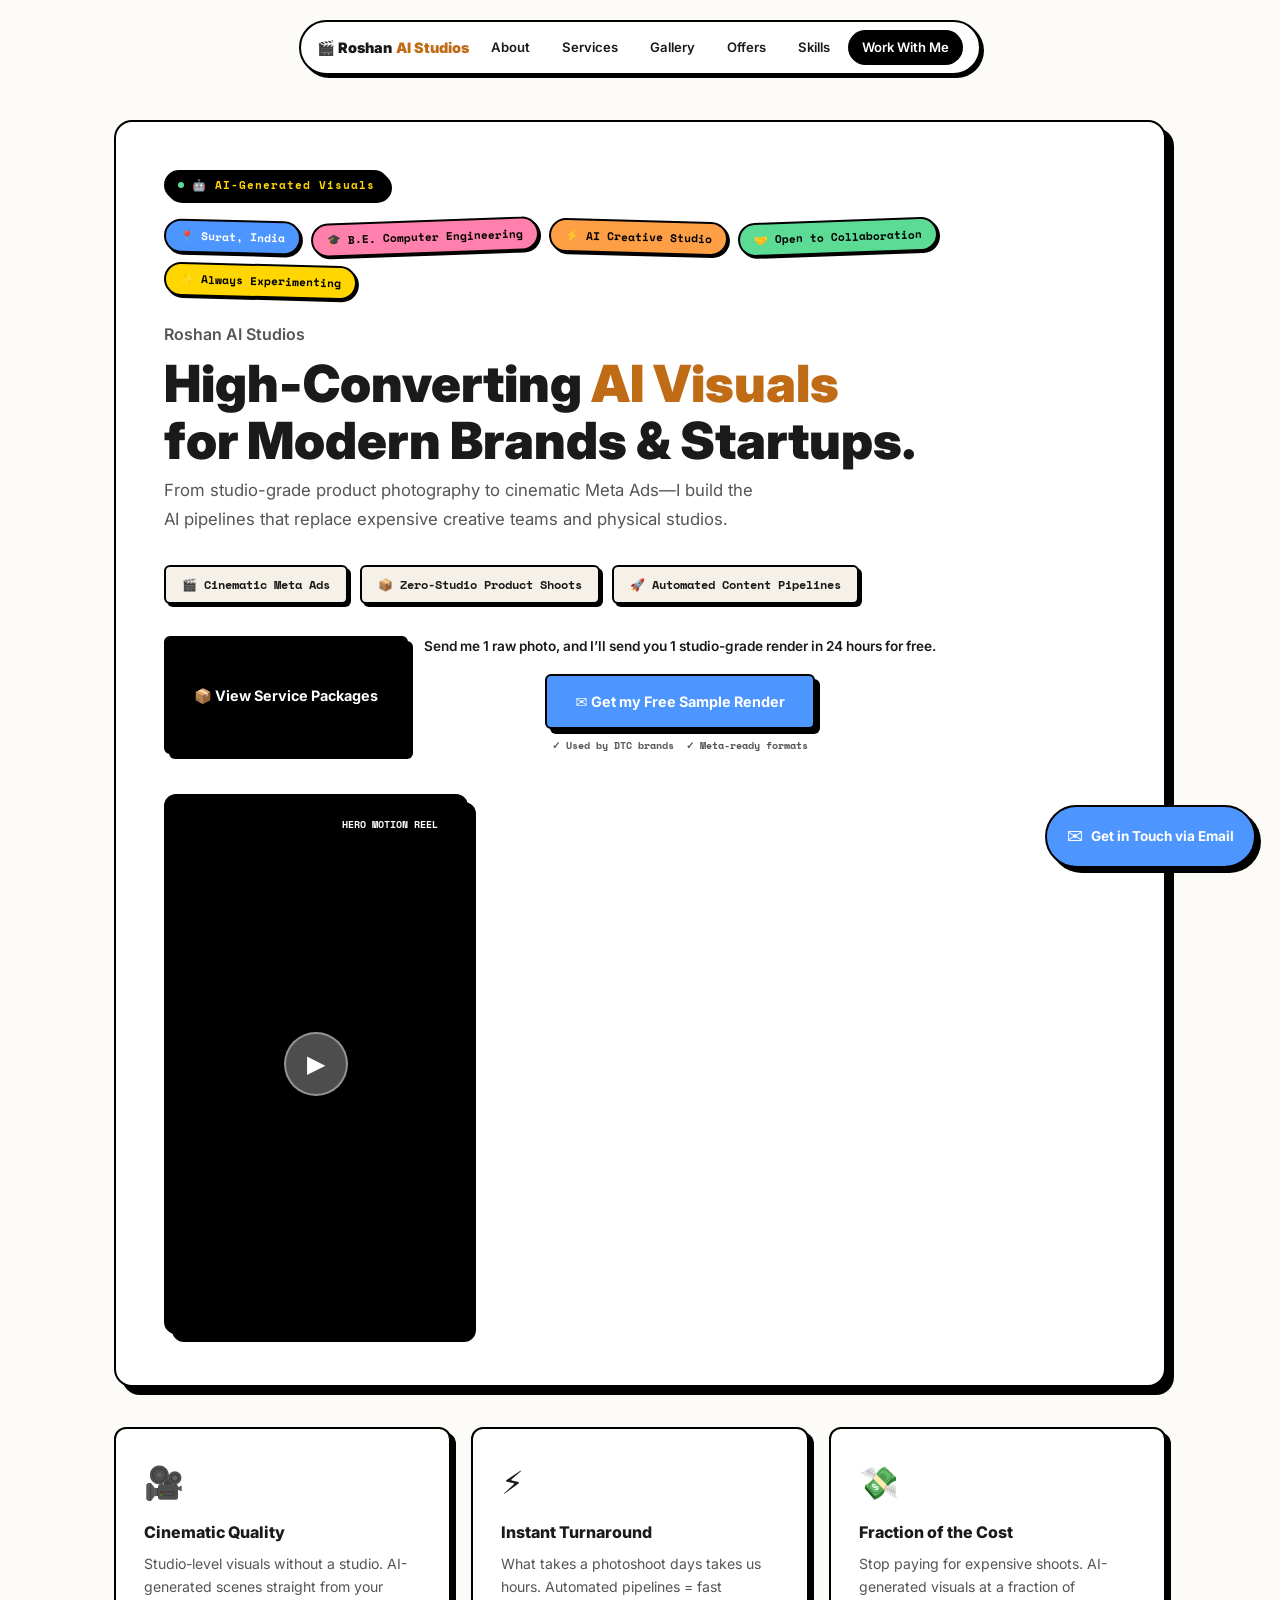
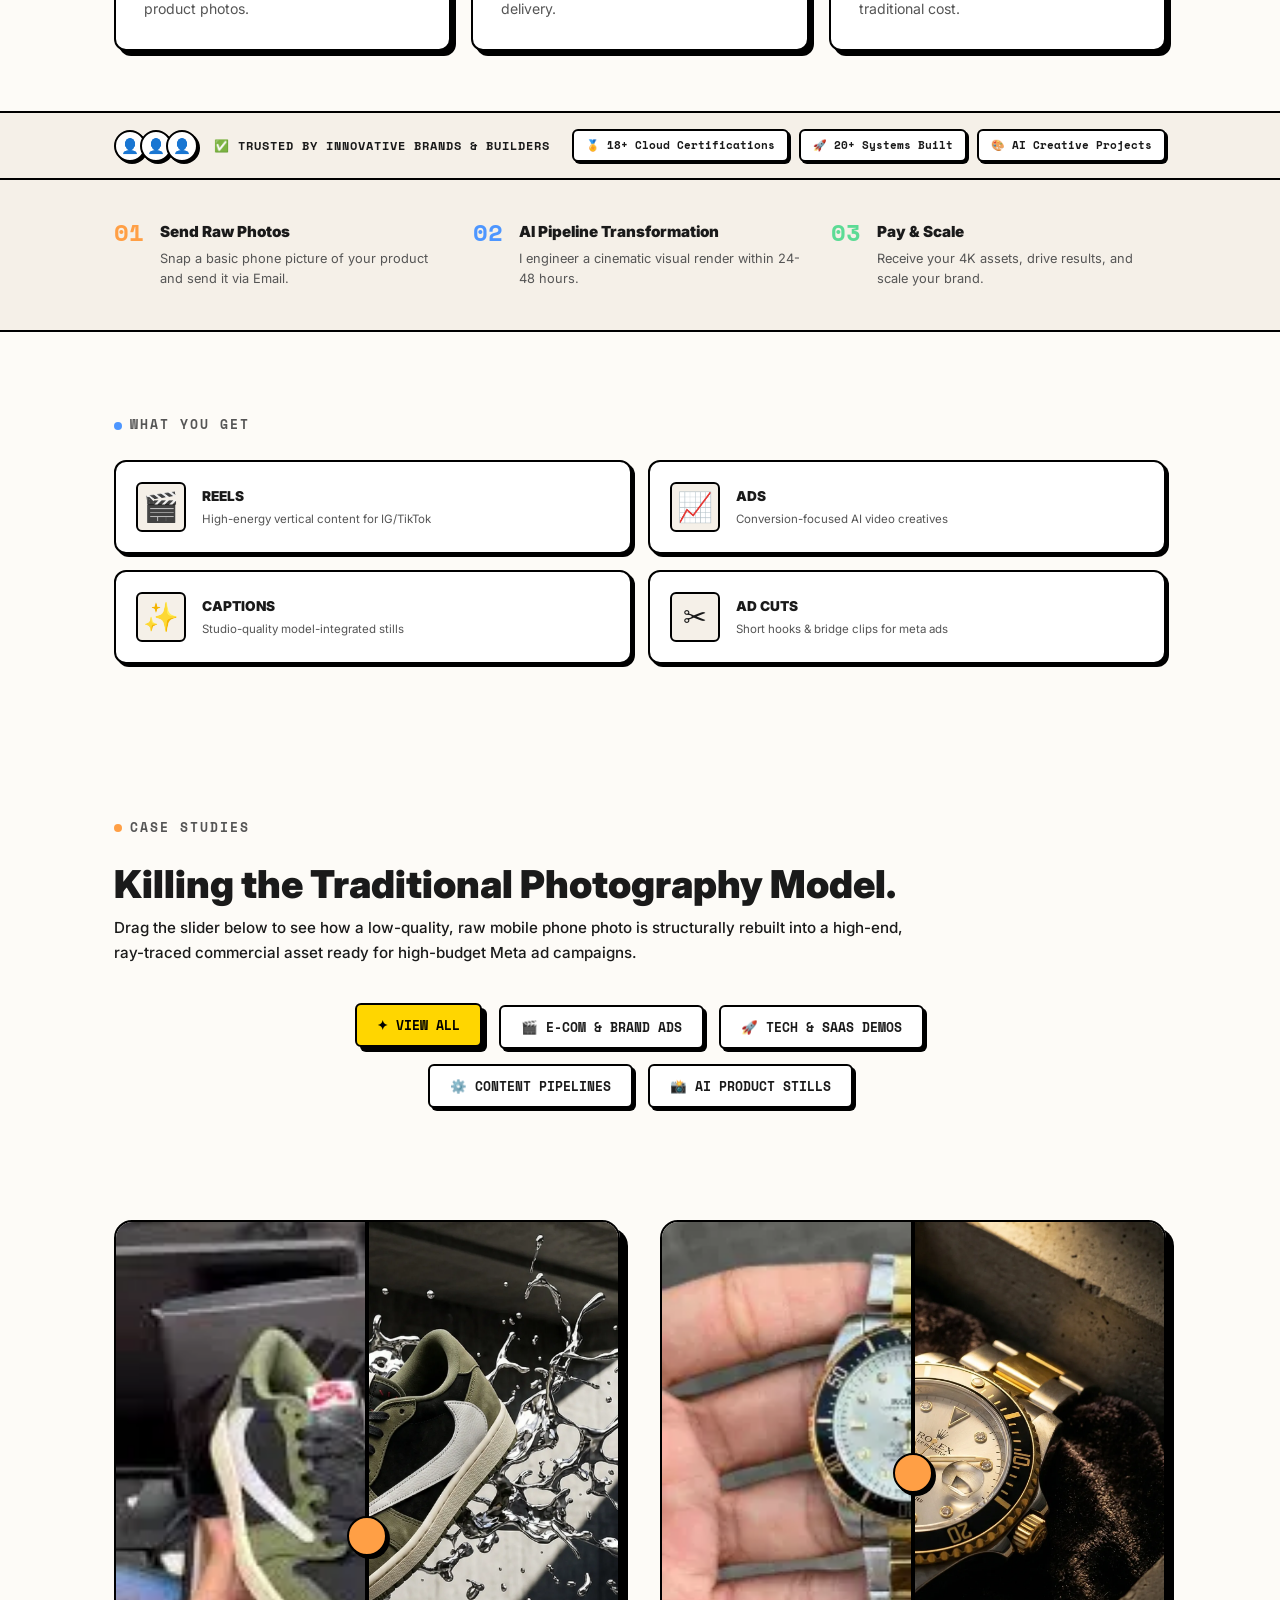
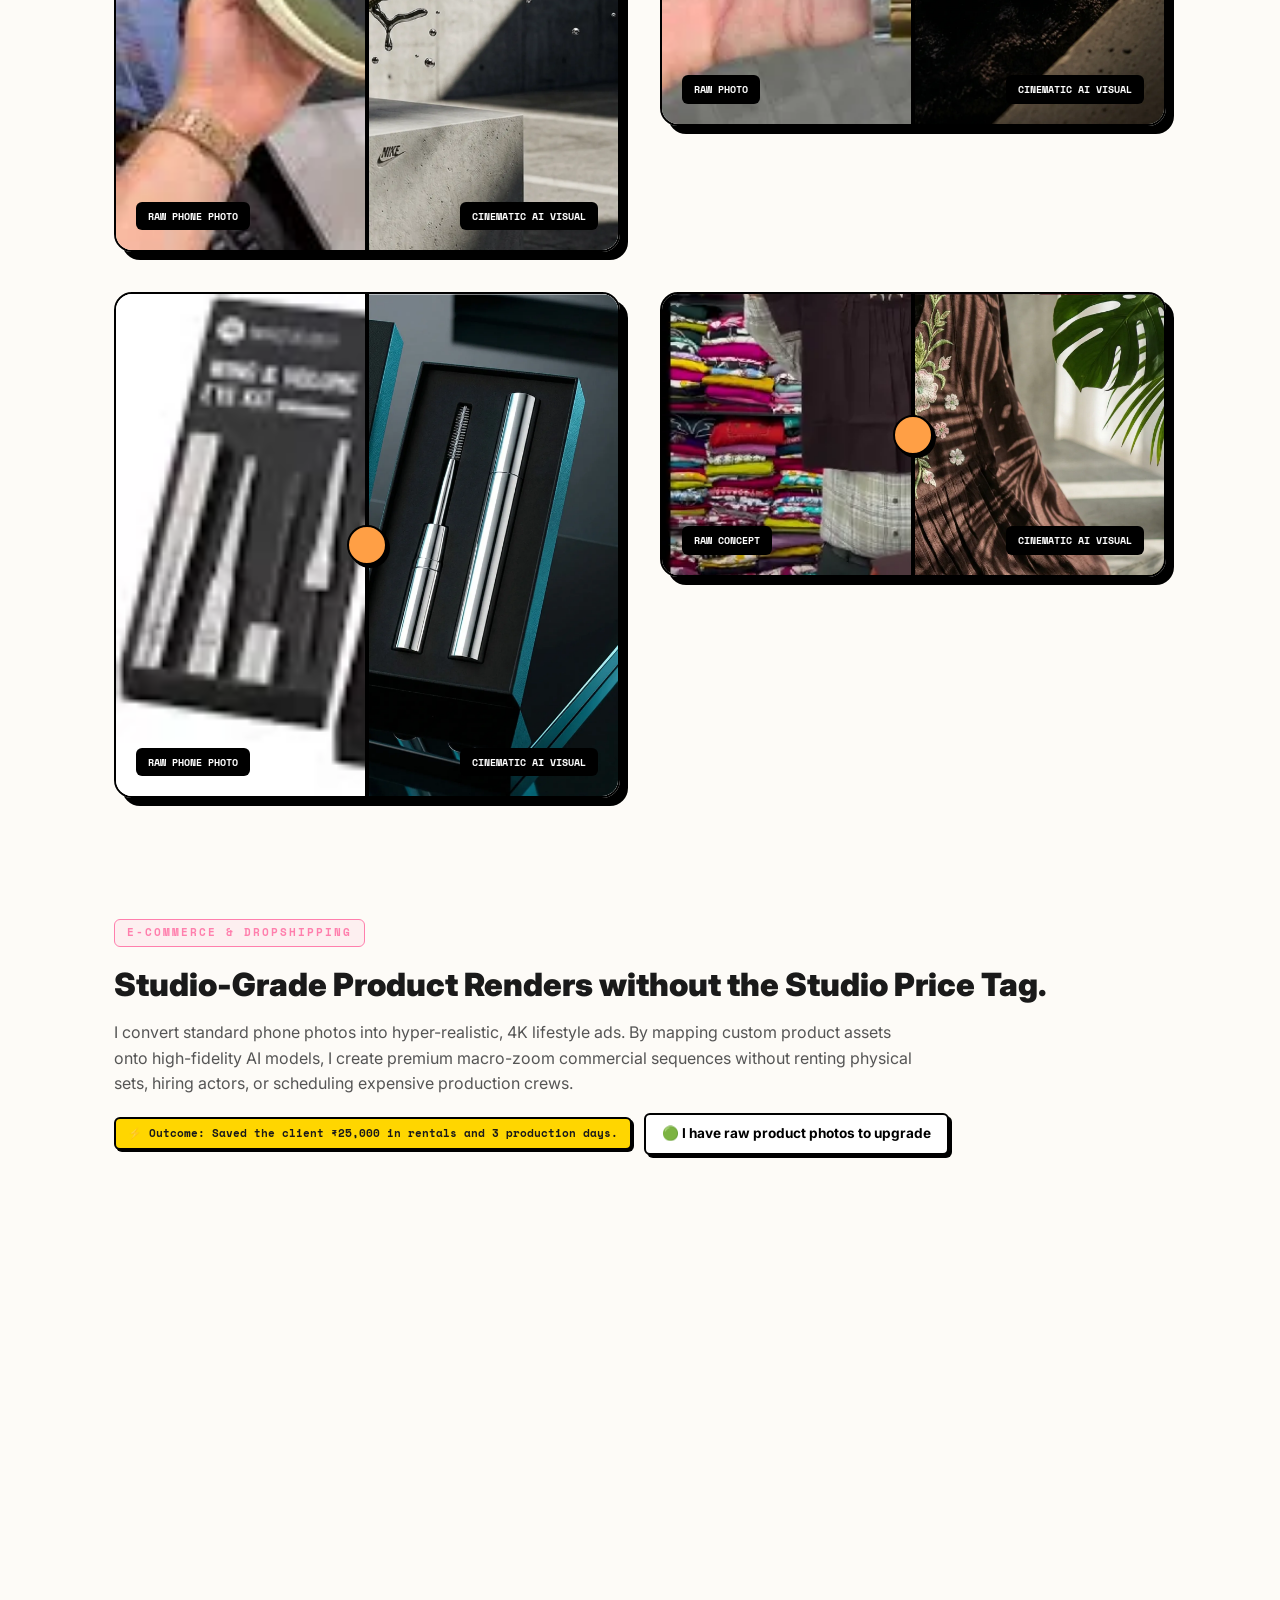
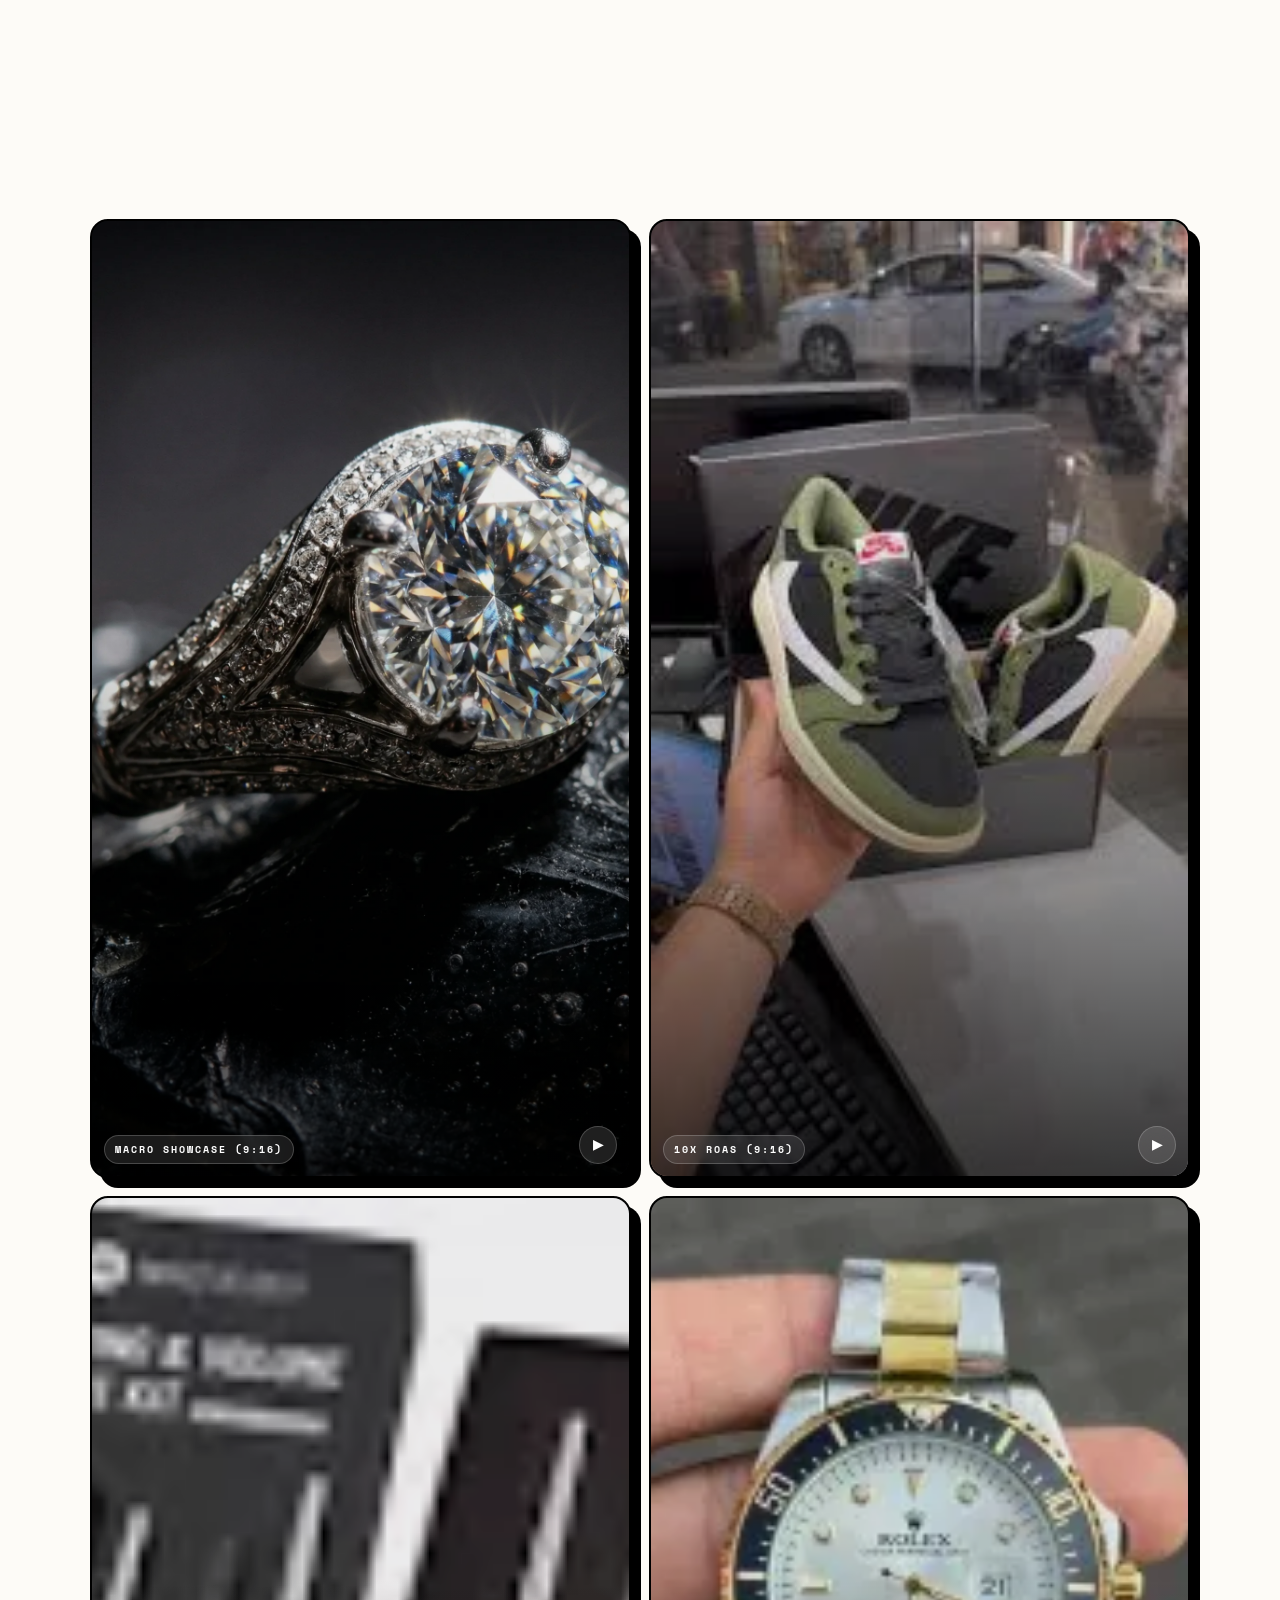
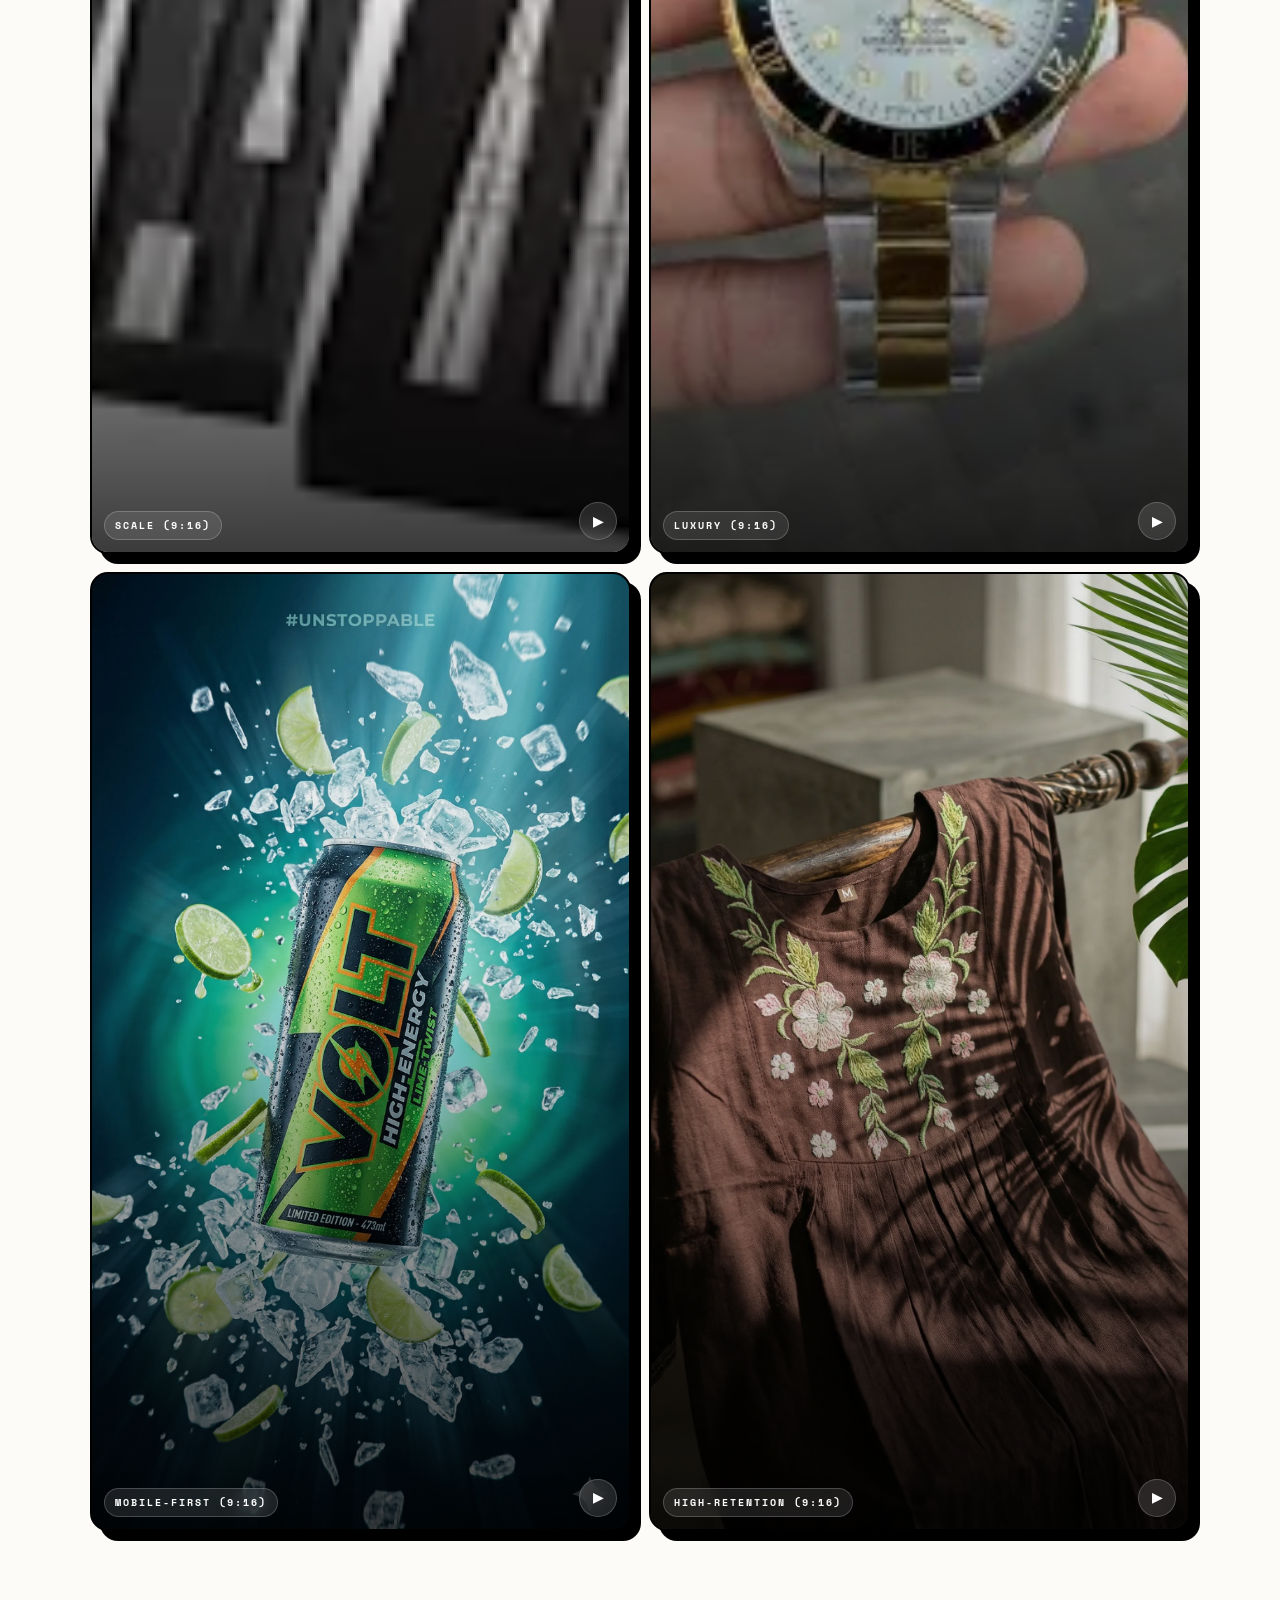
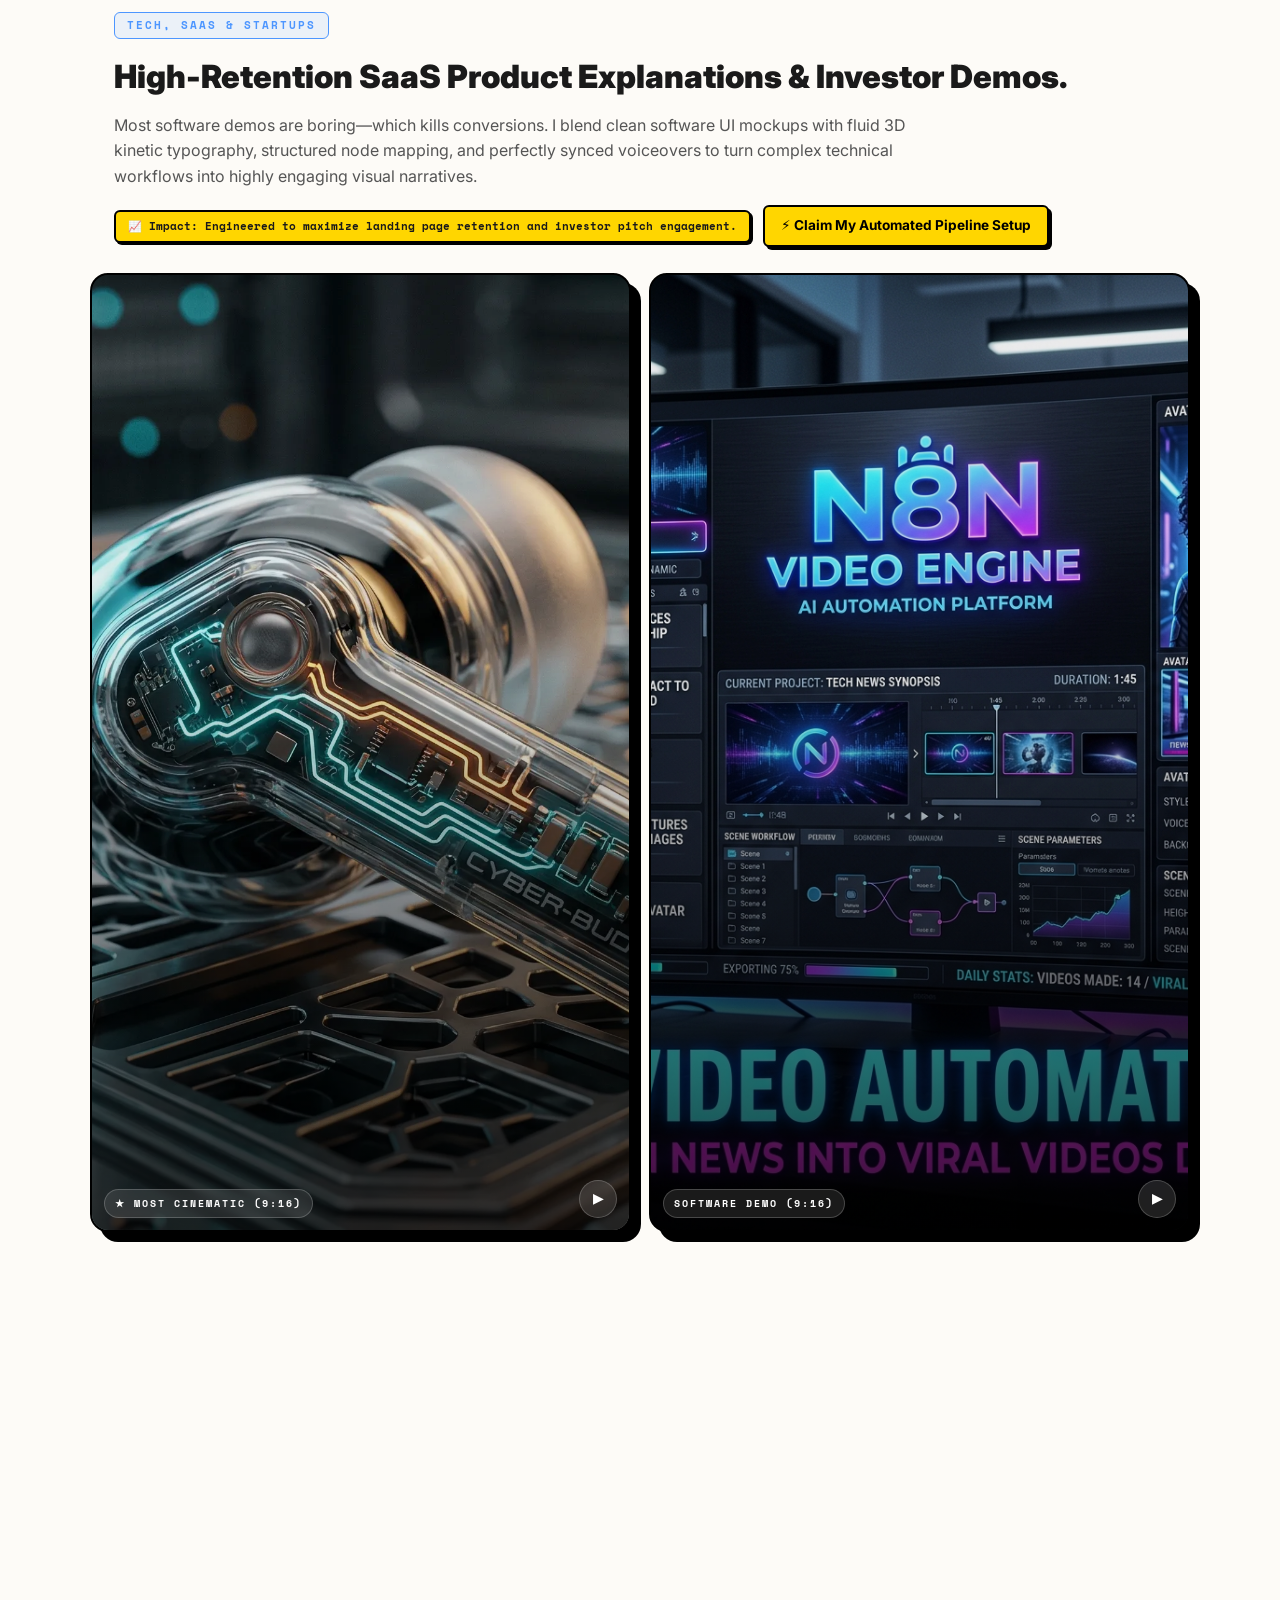
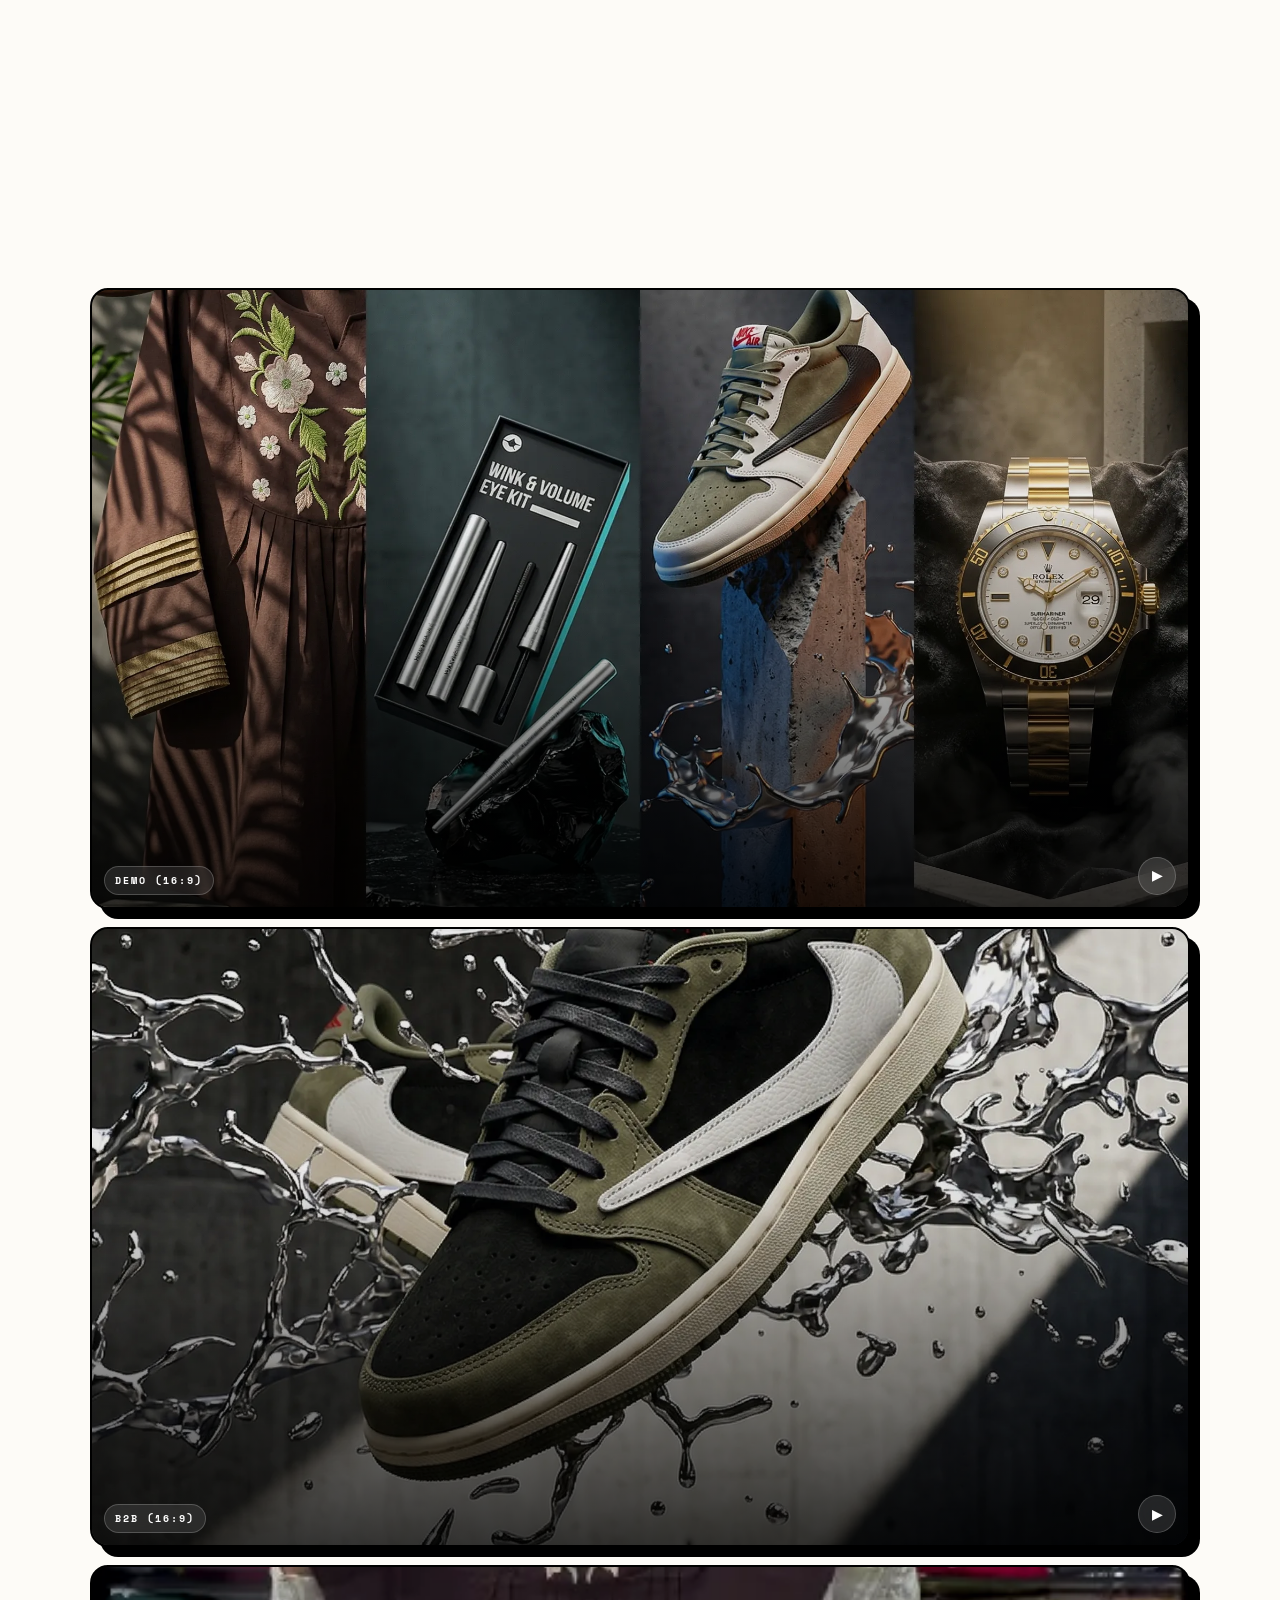
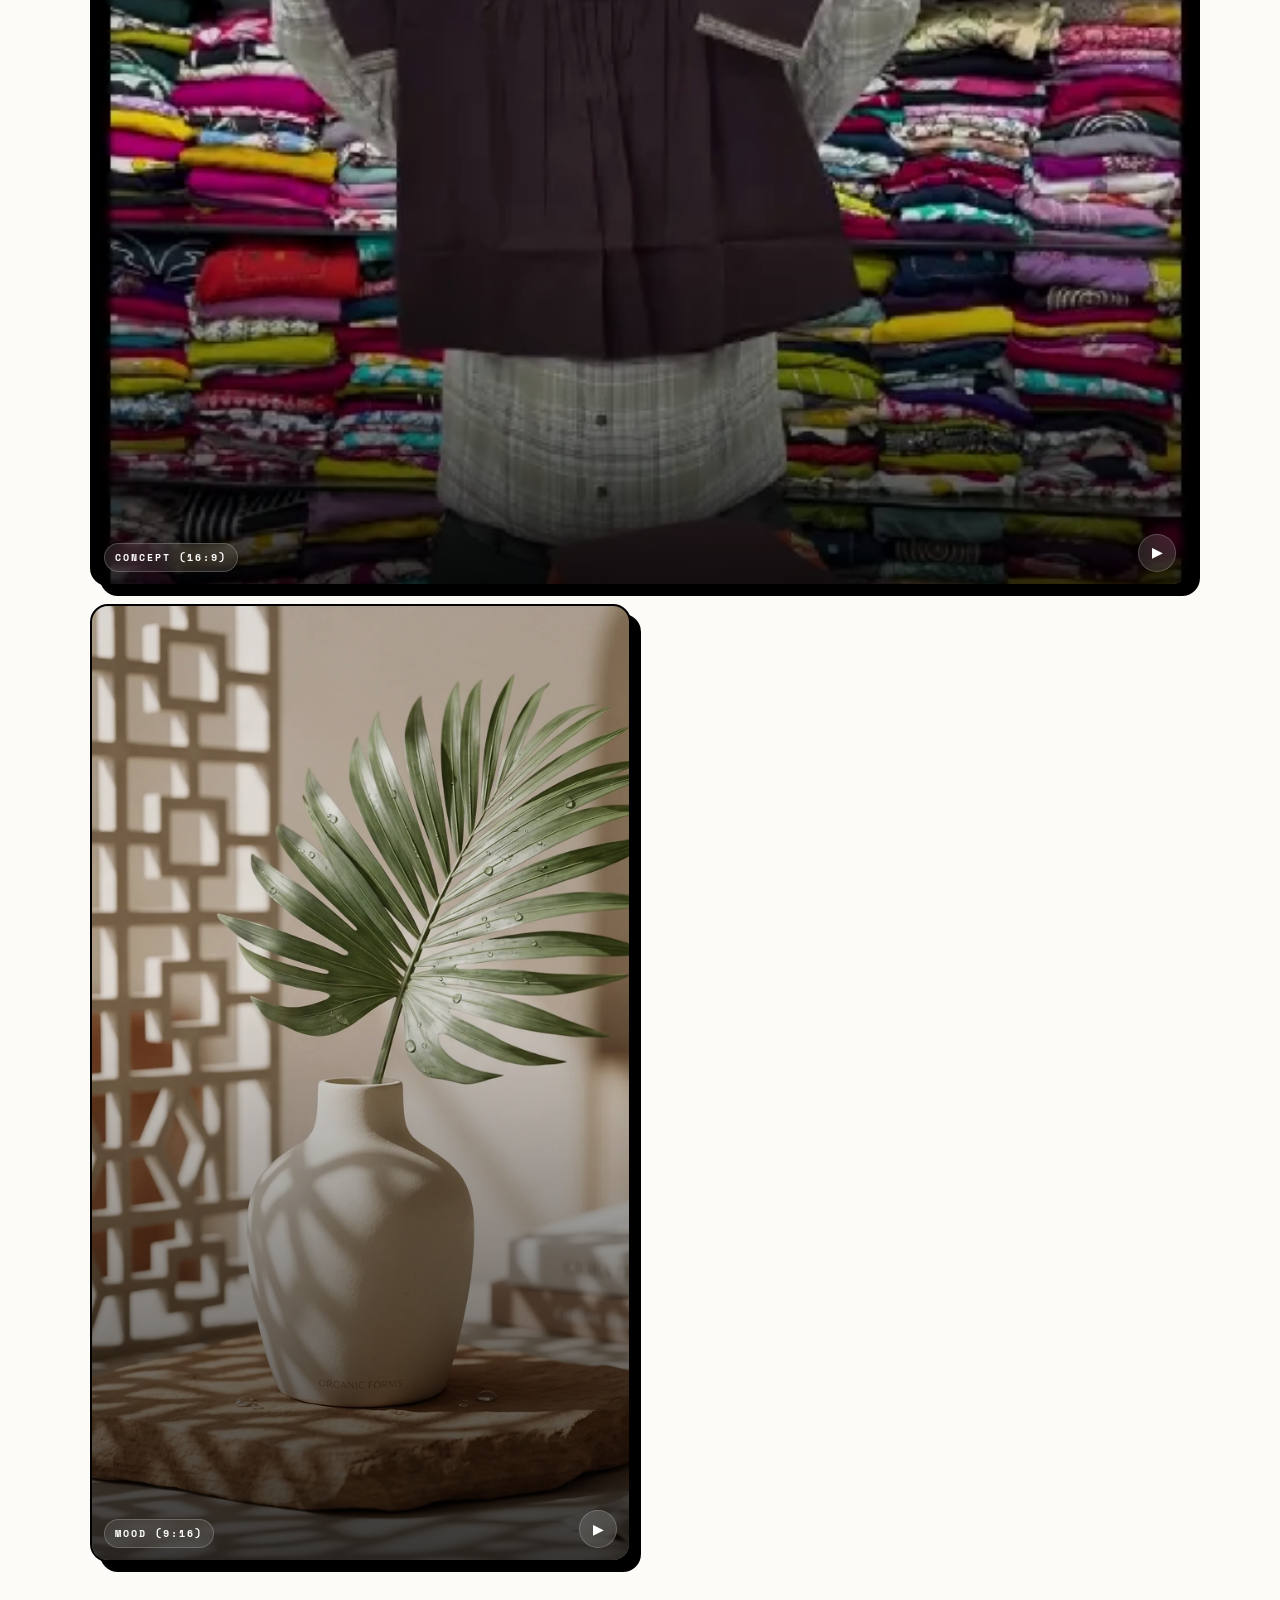
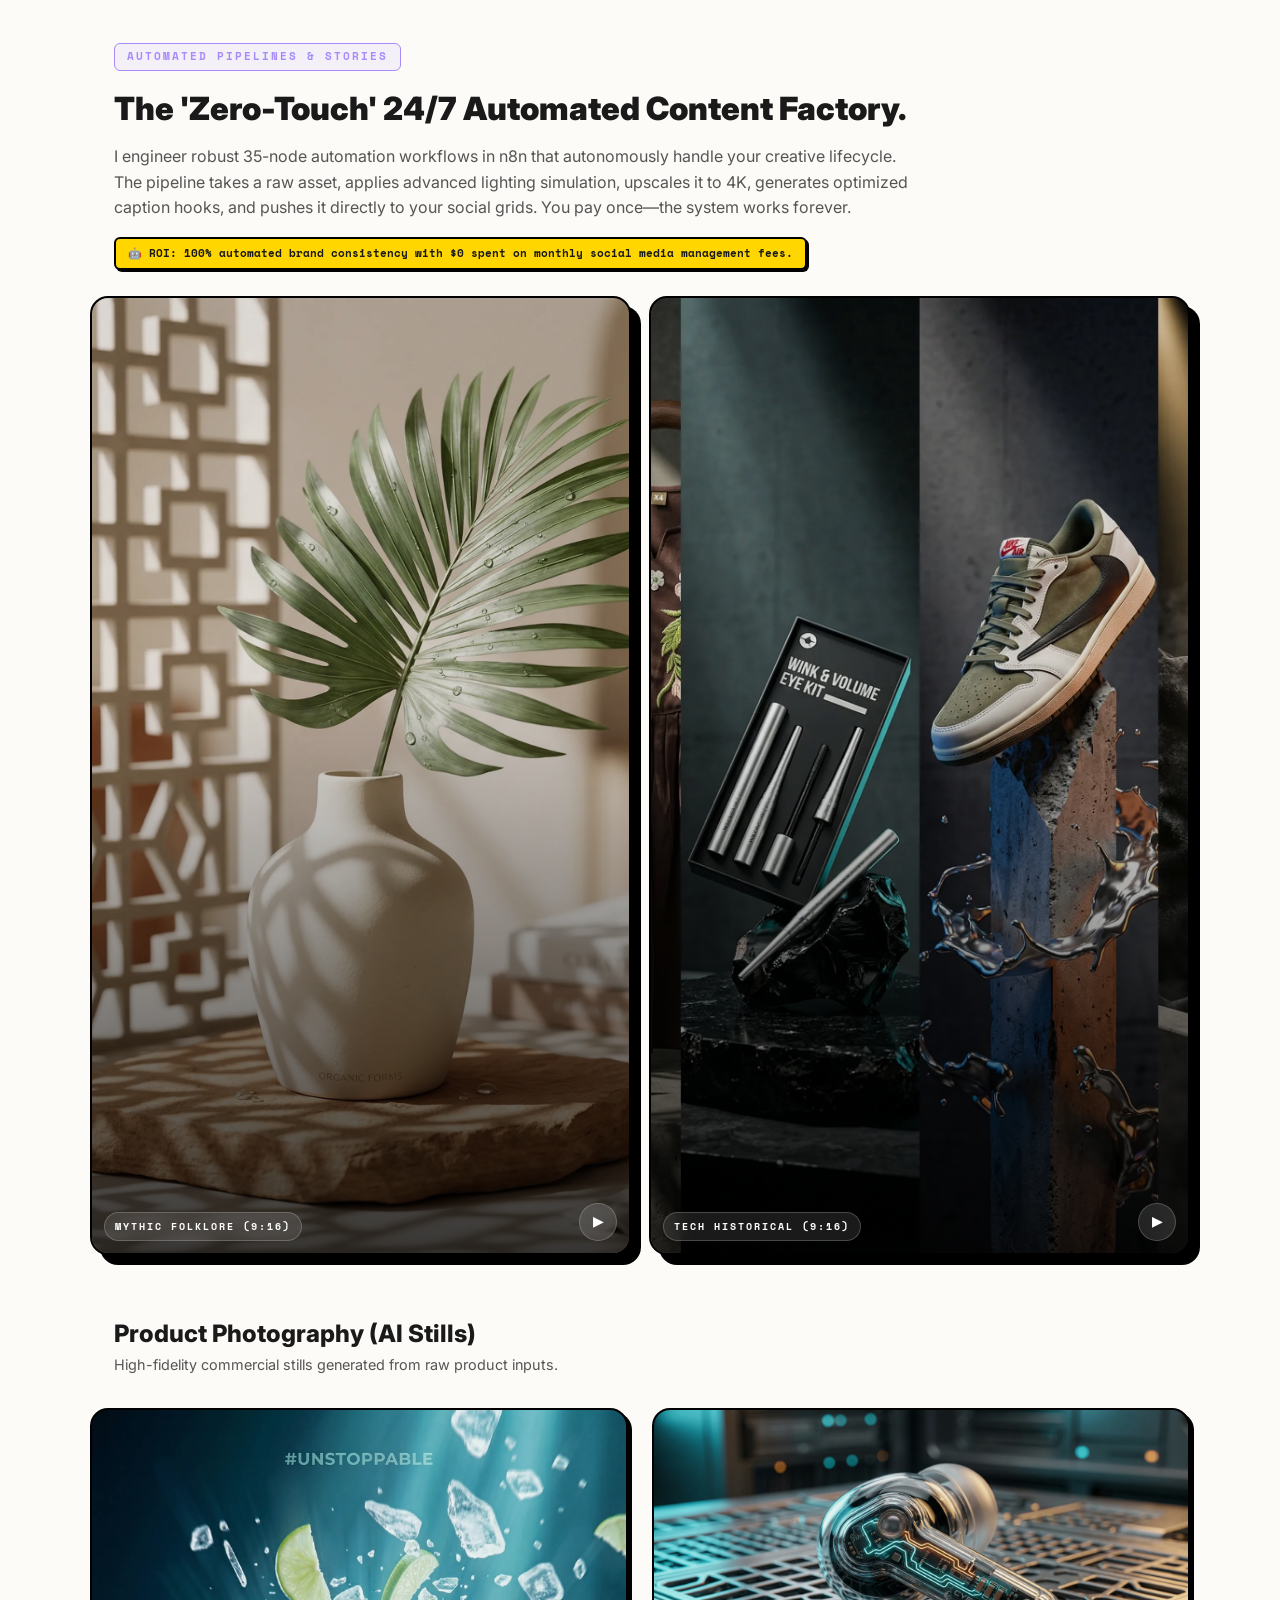
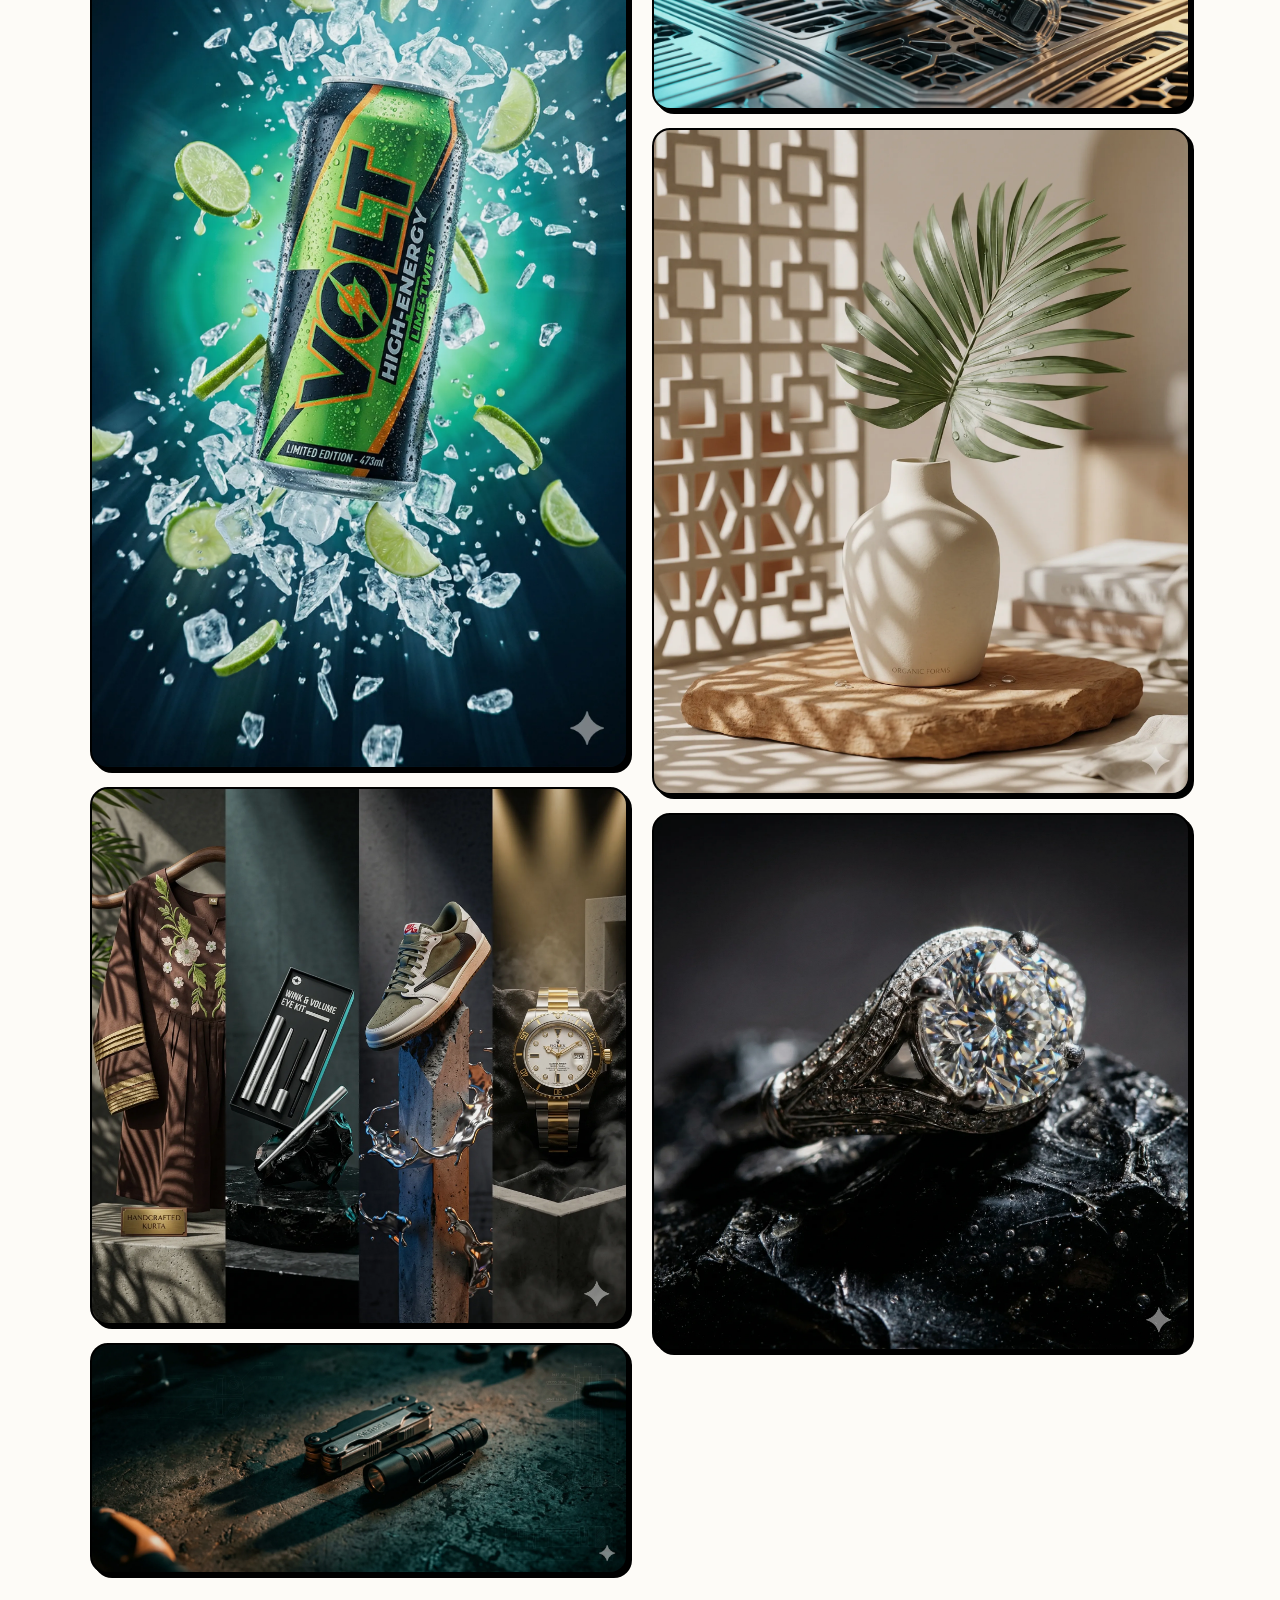
==== commit e50cc5cc: "optimize: replace video files with compressed versions" ====
--- a/index.html
+++ b/index.html
@@ -309,12 +309,12 @@
         <div class="reels-wall reels-wall-ecom" aria-label="E-commerce reels" data-category="ads" style="margin-bottom: 60px;">
             <!-- Chess.com -->
             <button class="reel-card reel-card--landscape reveal js-open-modal" type="button" data-category="ads"
-                data-modal-kind="video" data-src="video/CHESScom-promo-filmstyle.mp4" data-title="Chess.com Brand Campaign"
+                data-modal-kind="video" data-src="video/CHESScom-promo-filmstyle-compressed.mp4" data-title="Chess.com Brand Campaign"
                 data-tags="Product Rendering • Mobile UI Tracking • Conversion Narrative">
                 <div class="reel-media" style="aspect-ratio: 16 / 9;">
                     <video class="reel-video lazy-video" muted playsinline loop preload="none" poster="Gemini_Generated_Image_jcnimujcnimujcni.webp"
                         data-preview="true">
-                        <source data-src="video/CHESScom-promo-filmstyle.mp4" type="video/mp4" />
+                        <source data-src="video/CHESScom-promo-filmstyle-compressed.mp4" type="video/mp4" />
                     </video>
                     <div class="reel-overlay" aria-hidden="true">
                         <span class="reel-chip">BRAND CAMPAIGN (16:9)</span>
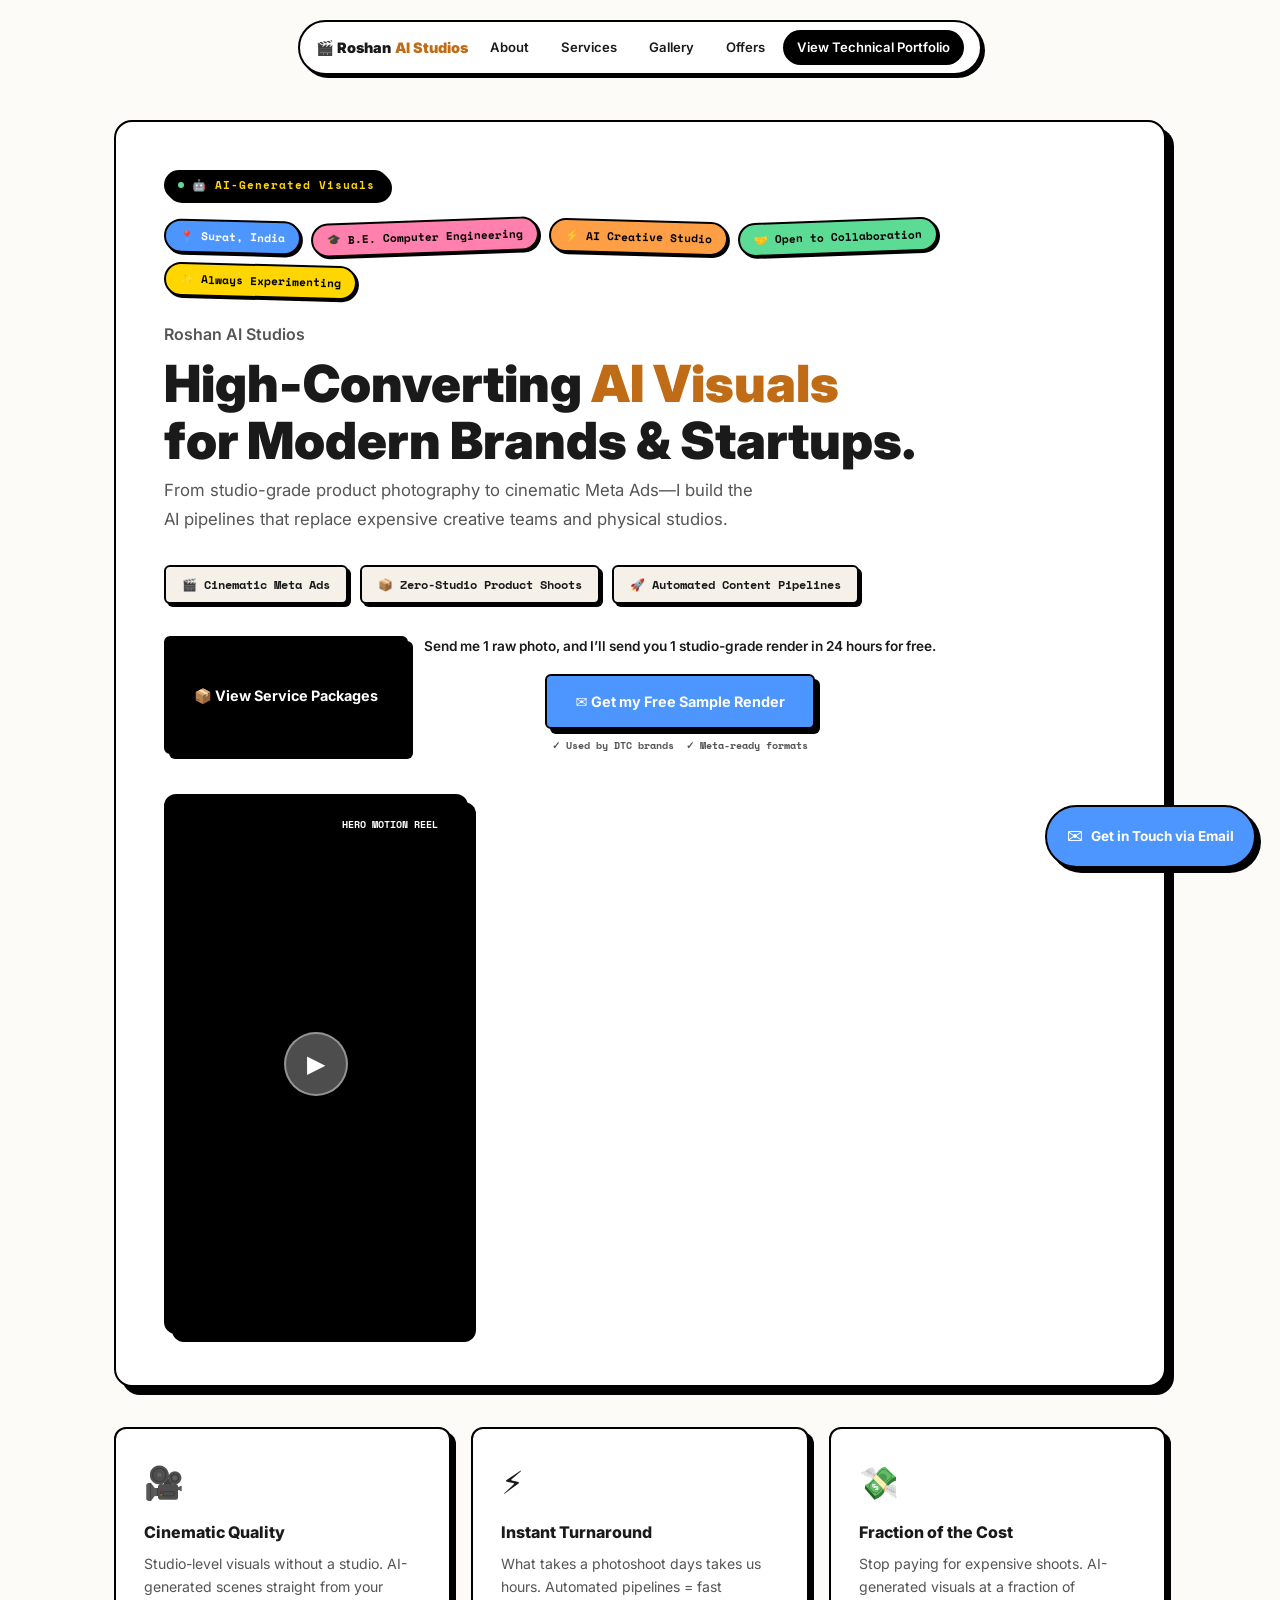
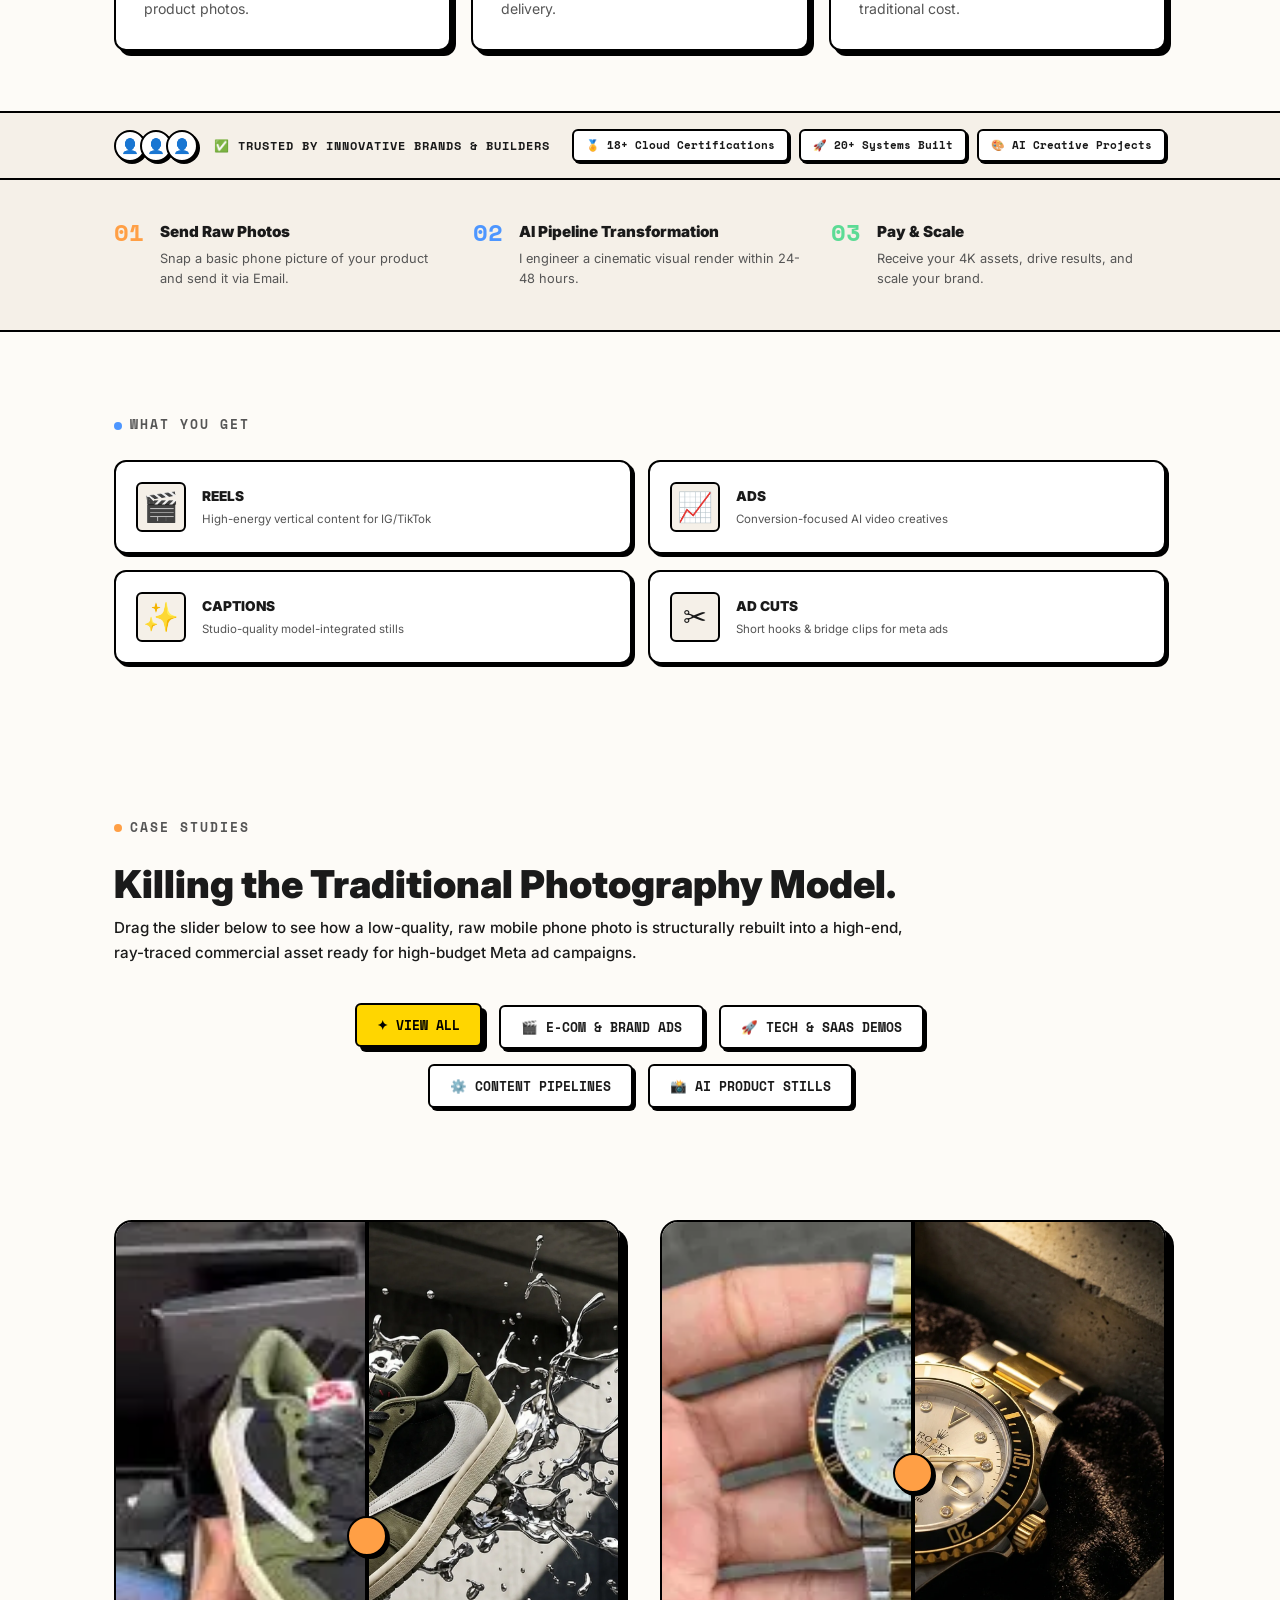
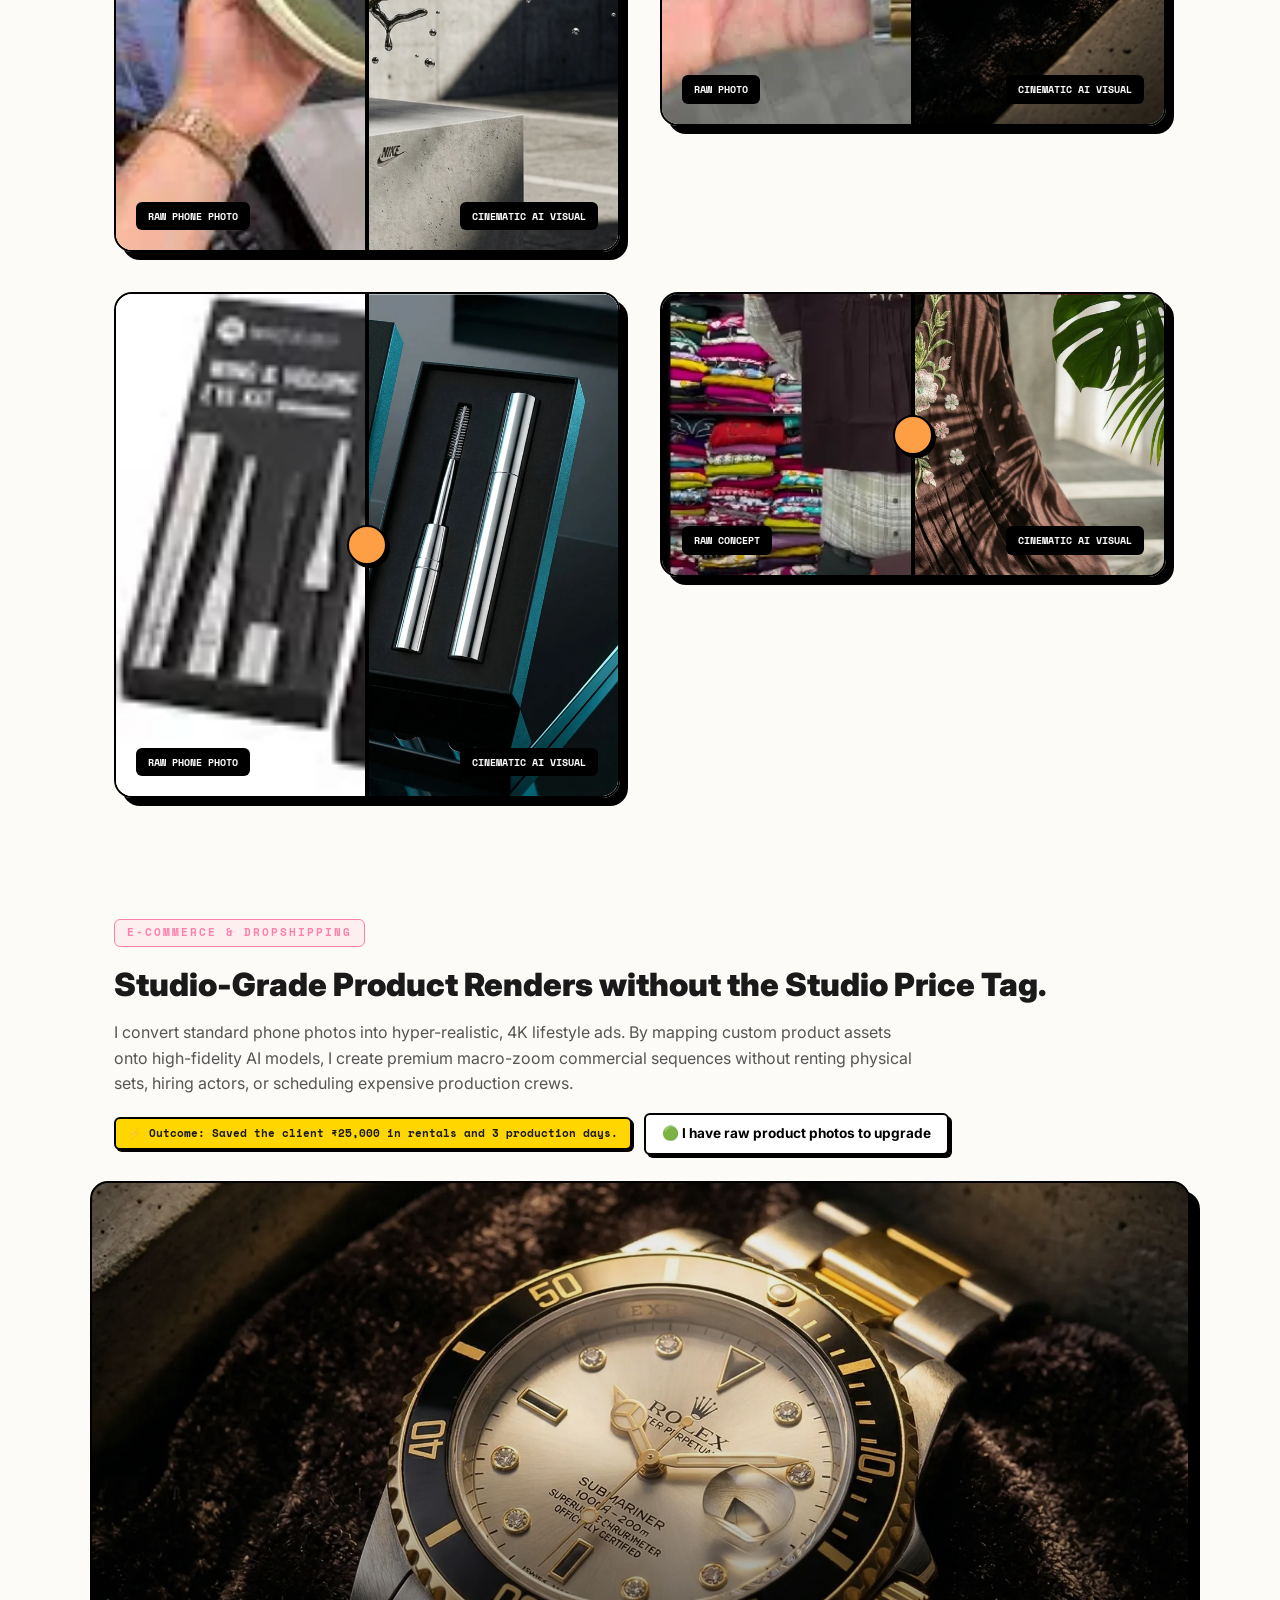
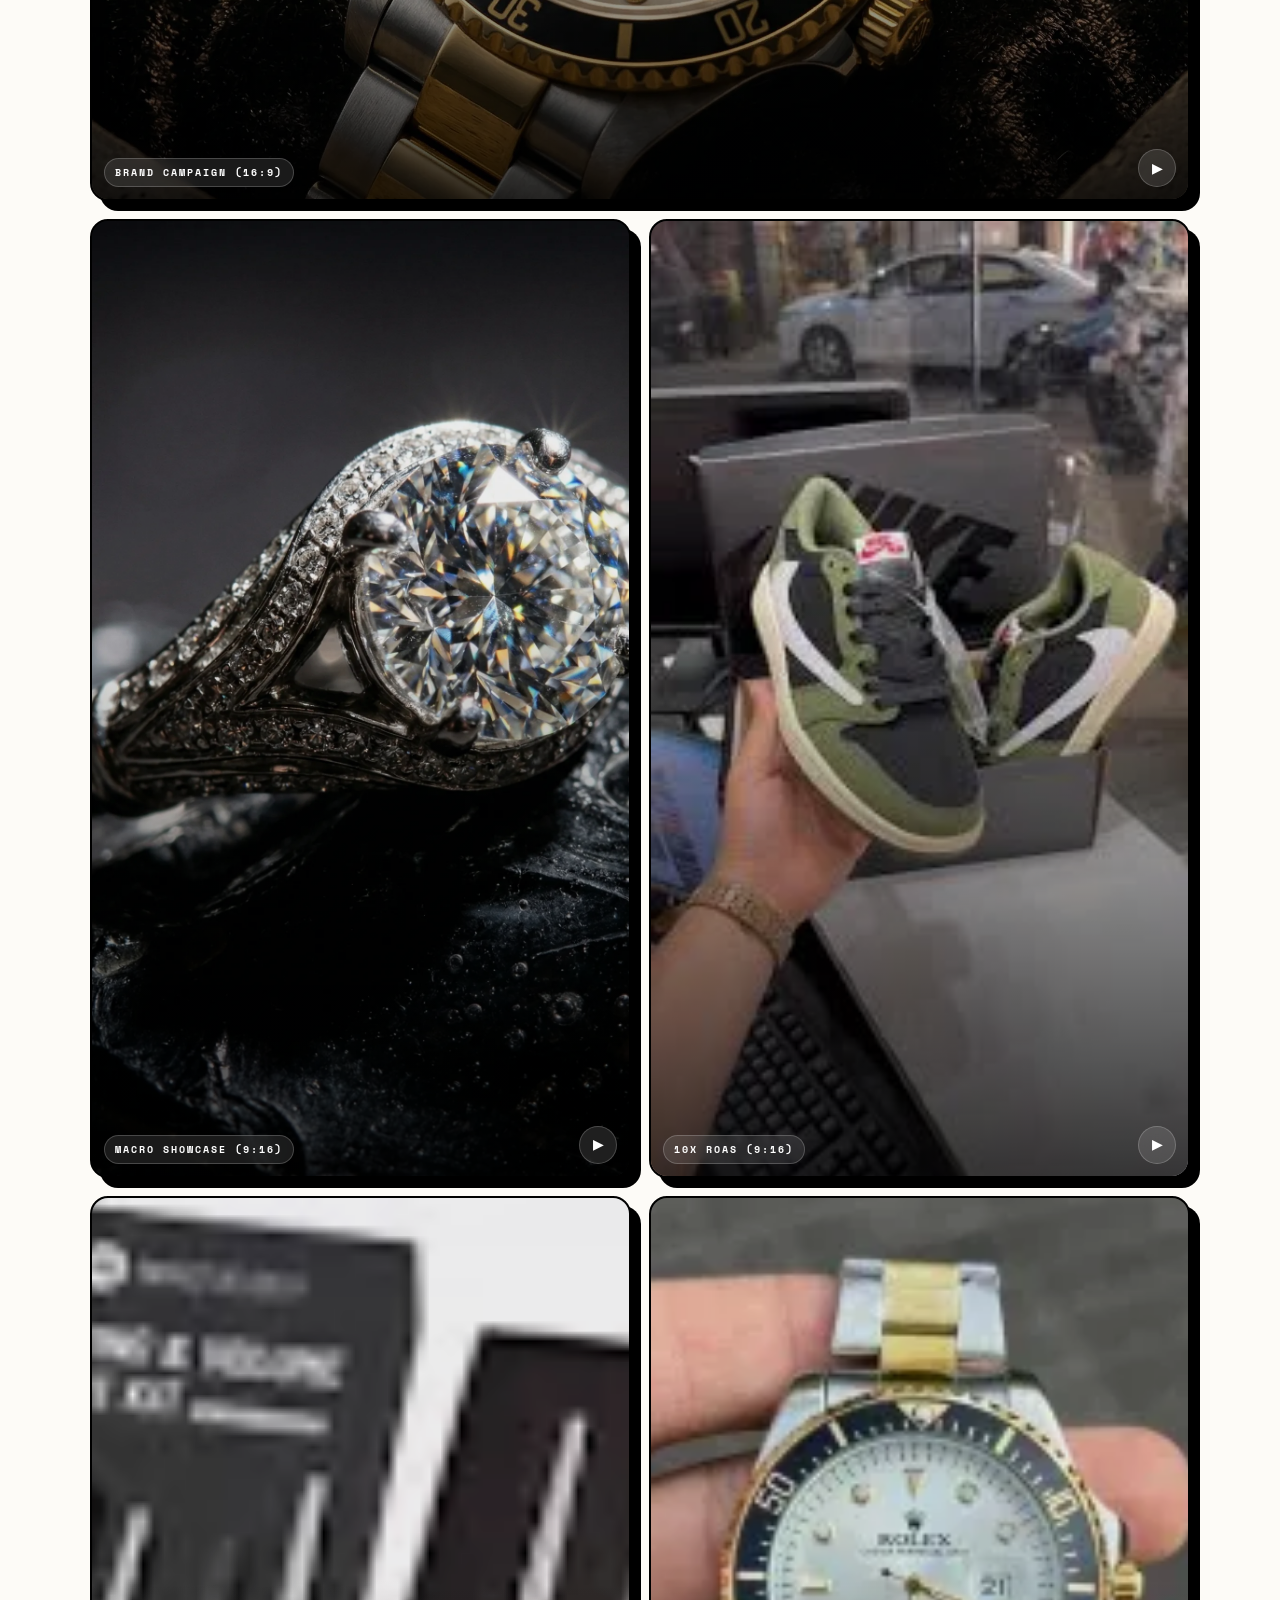
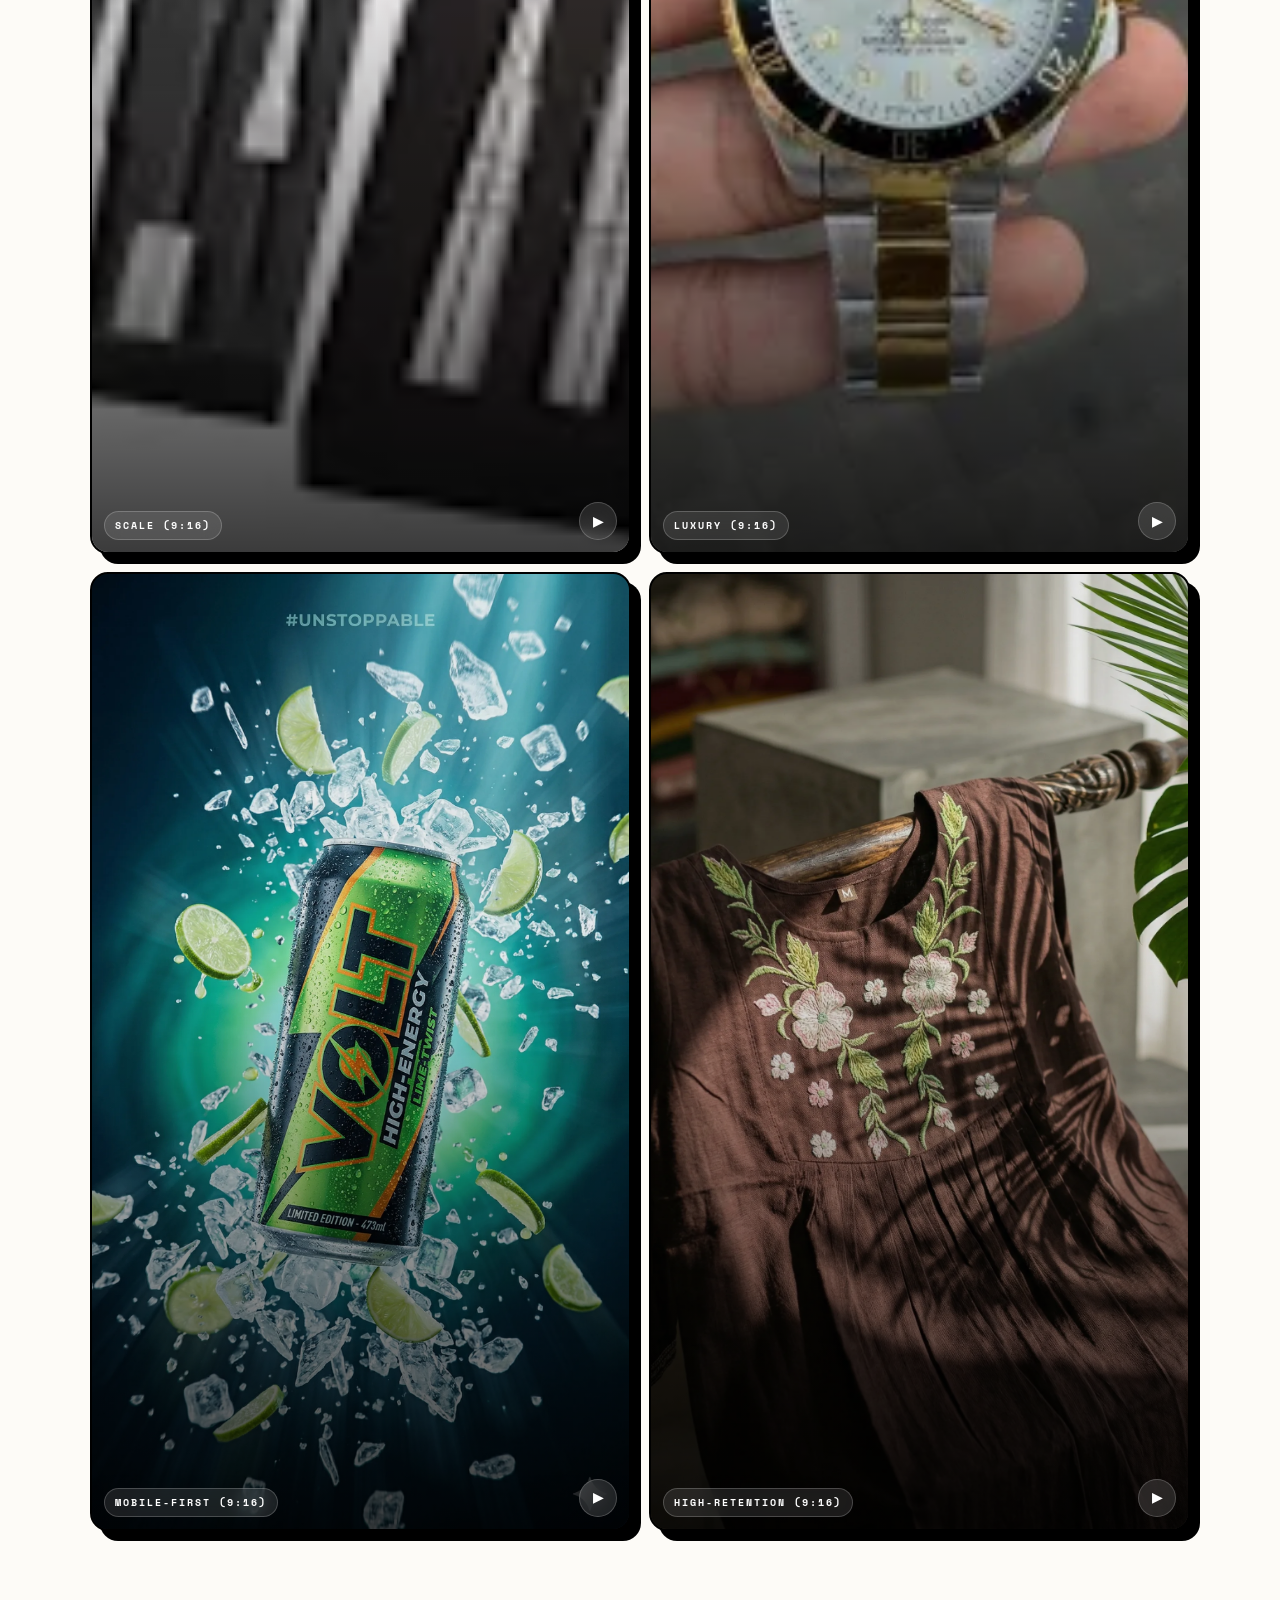
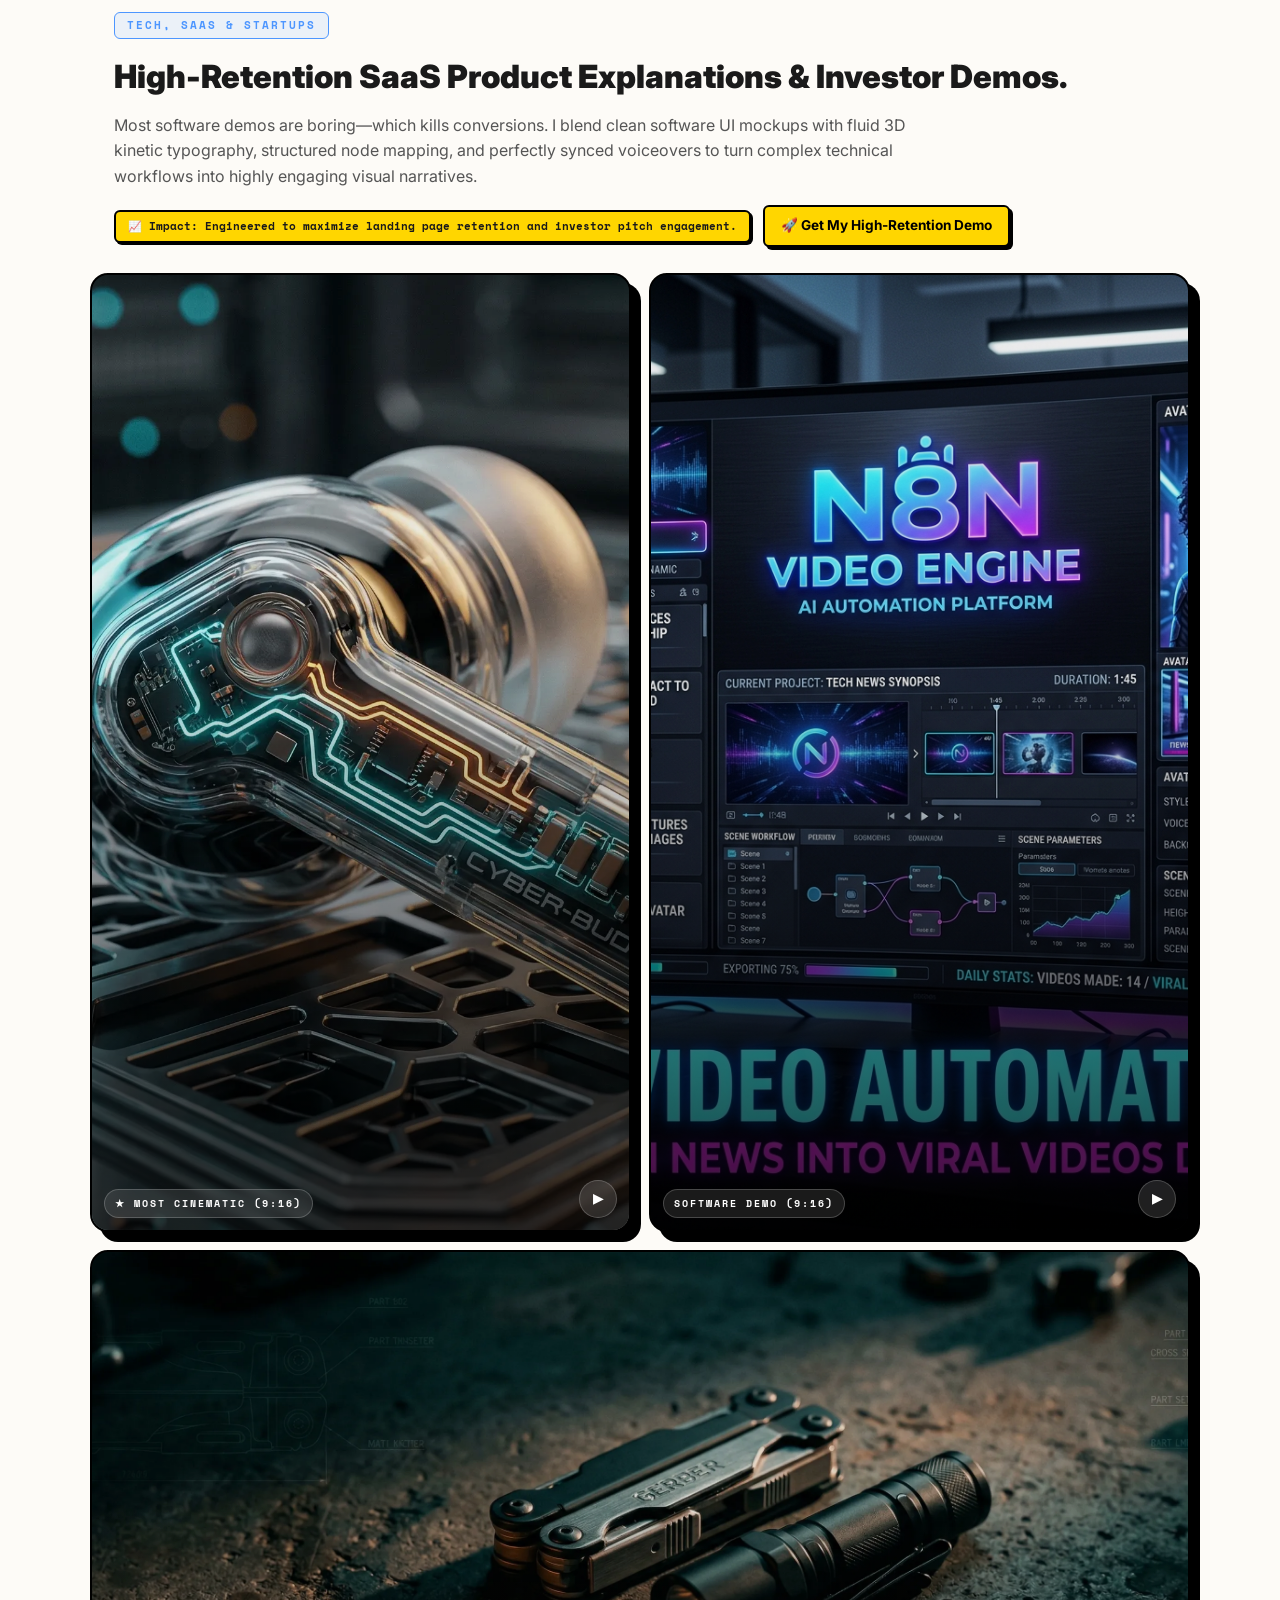
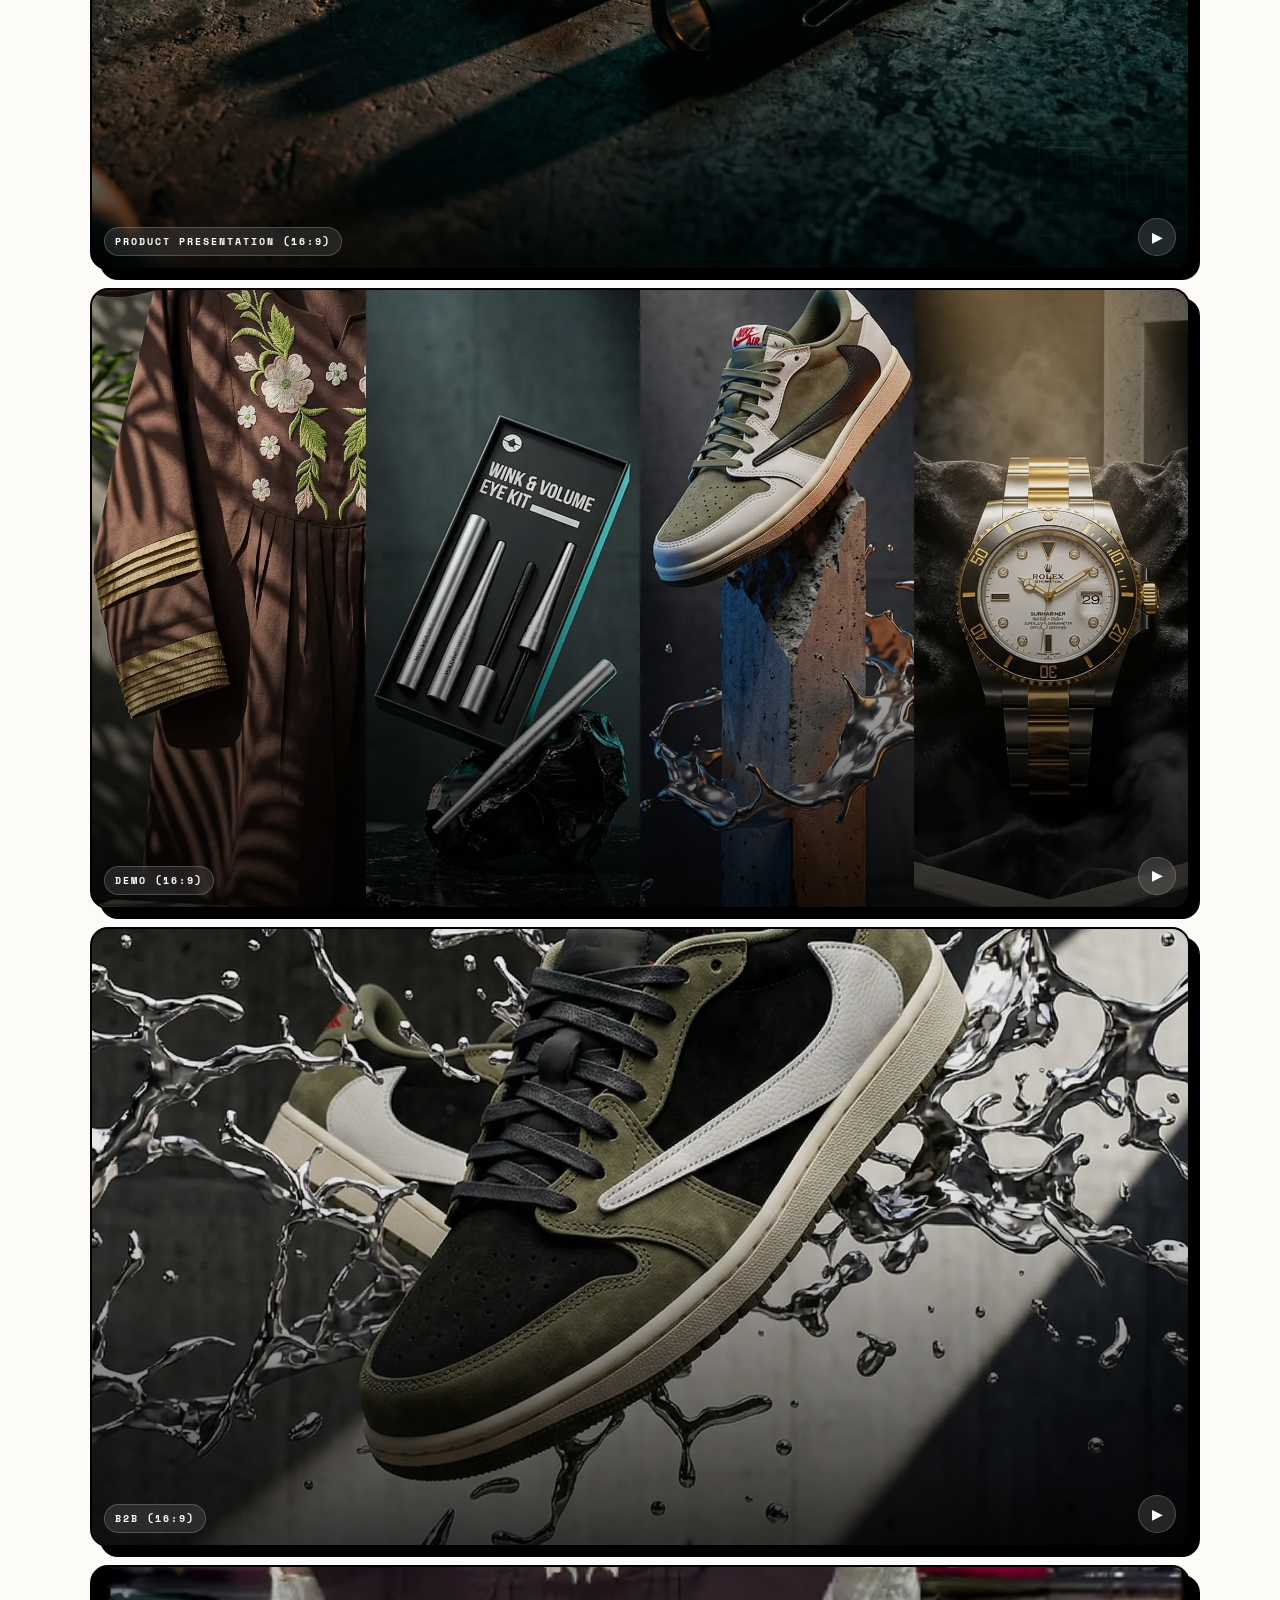
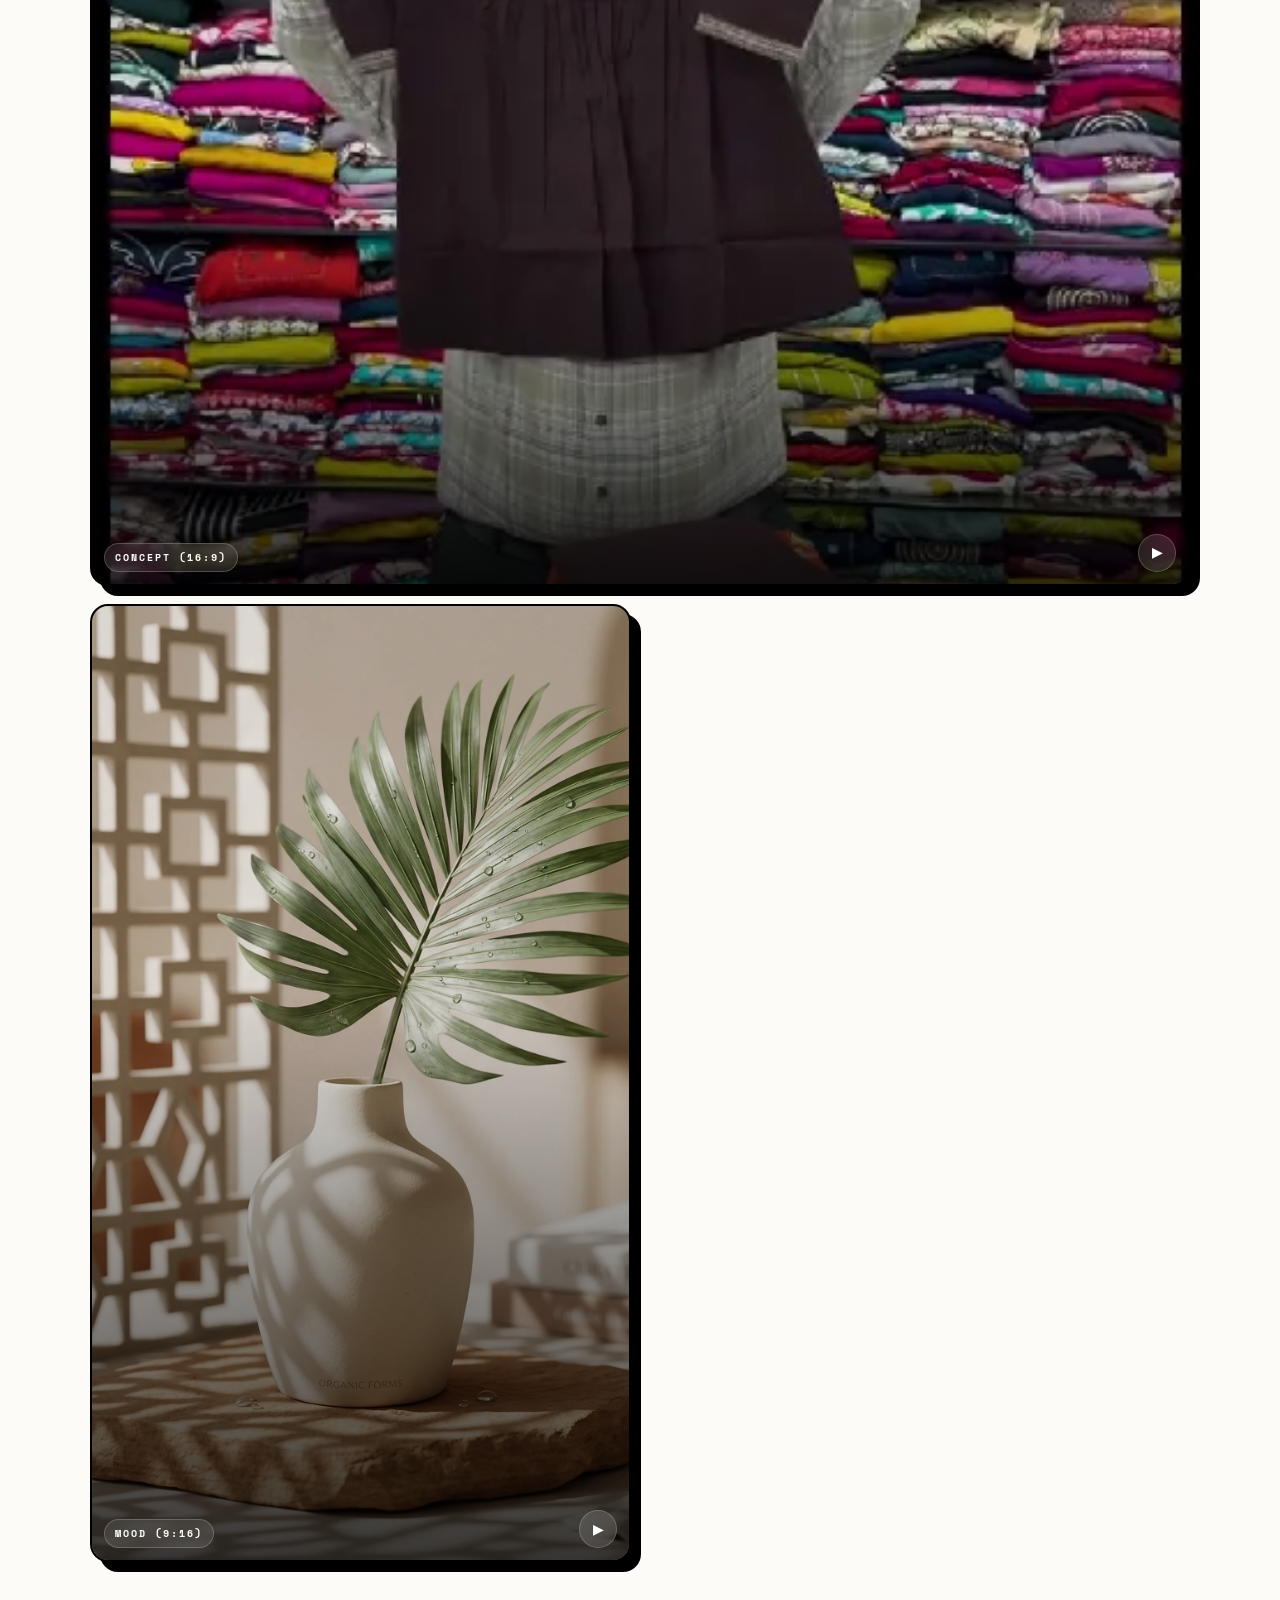
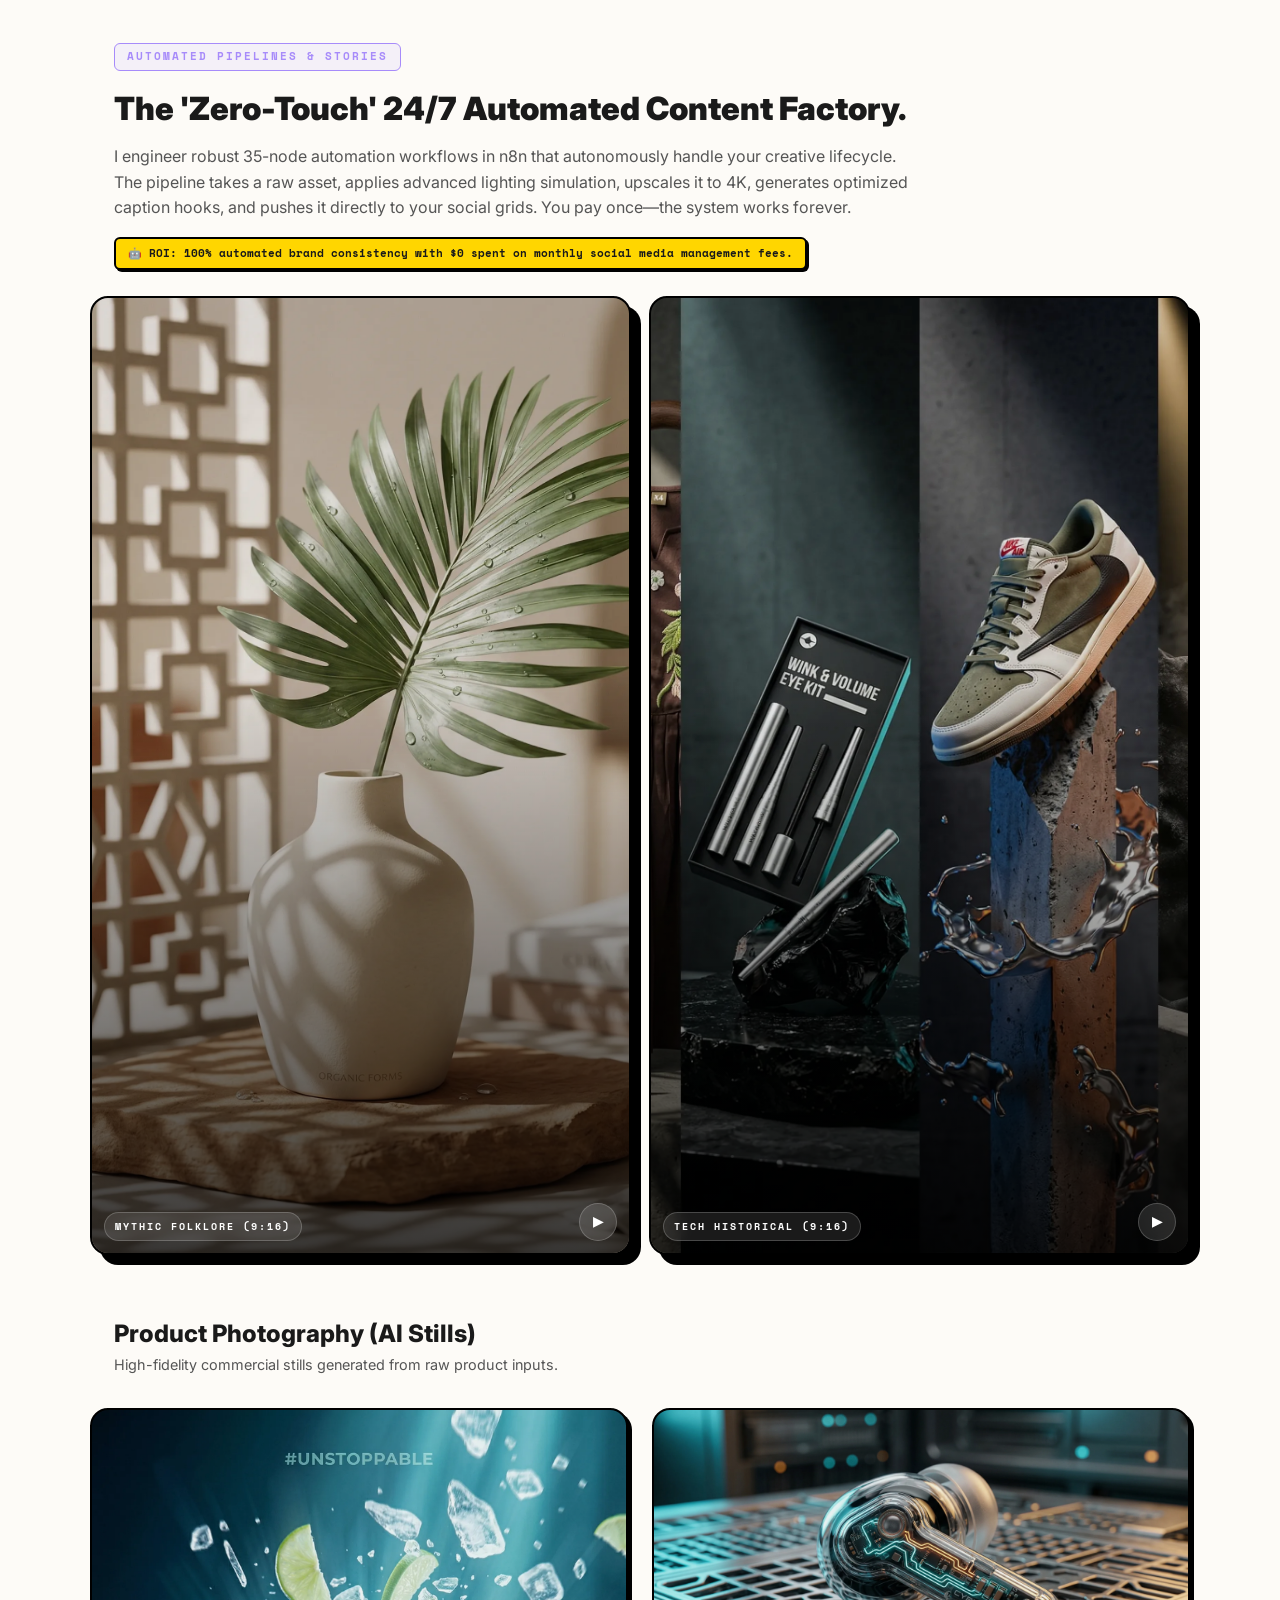
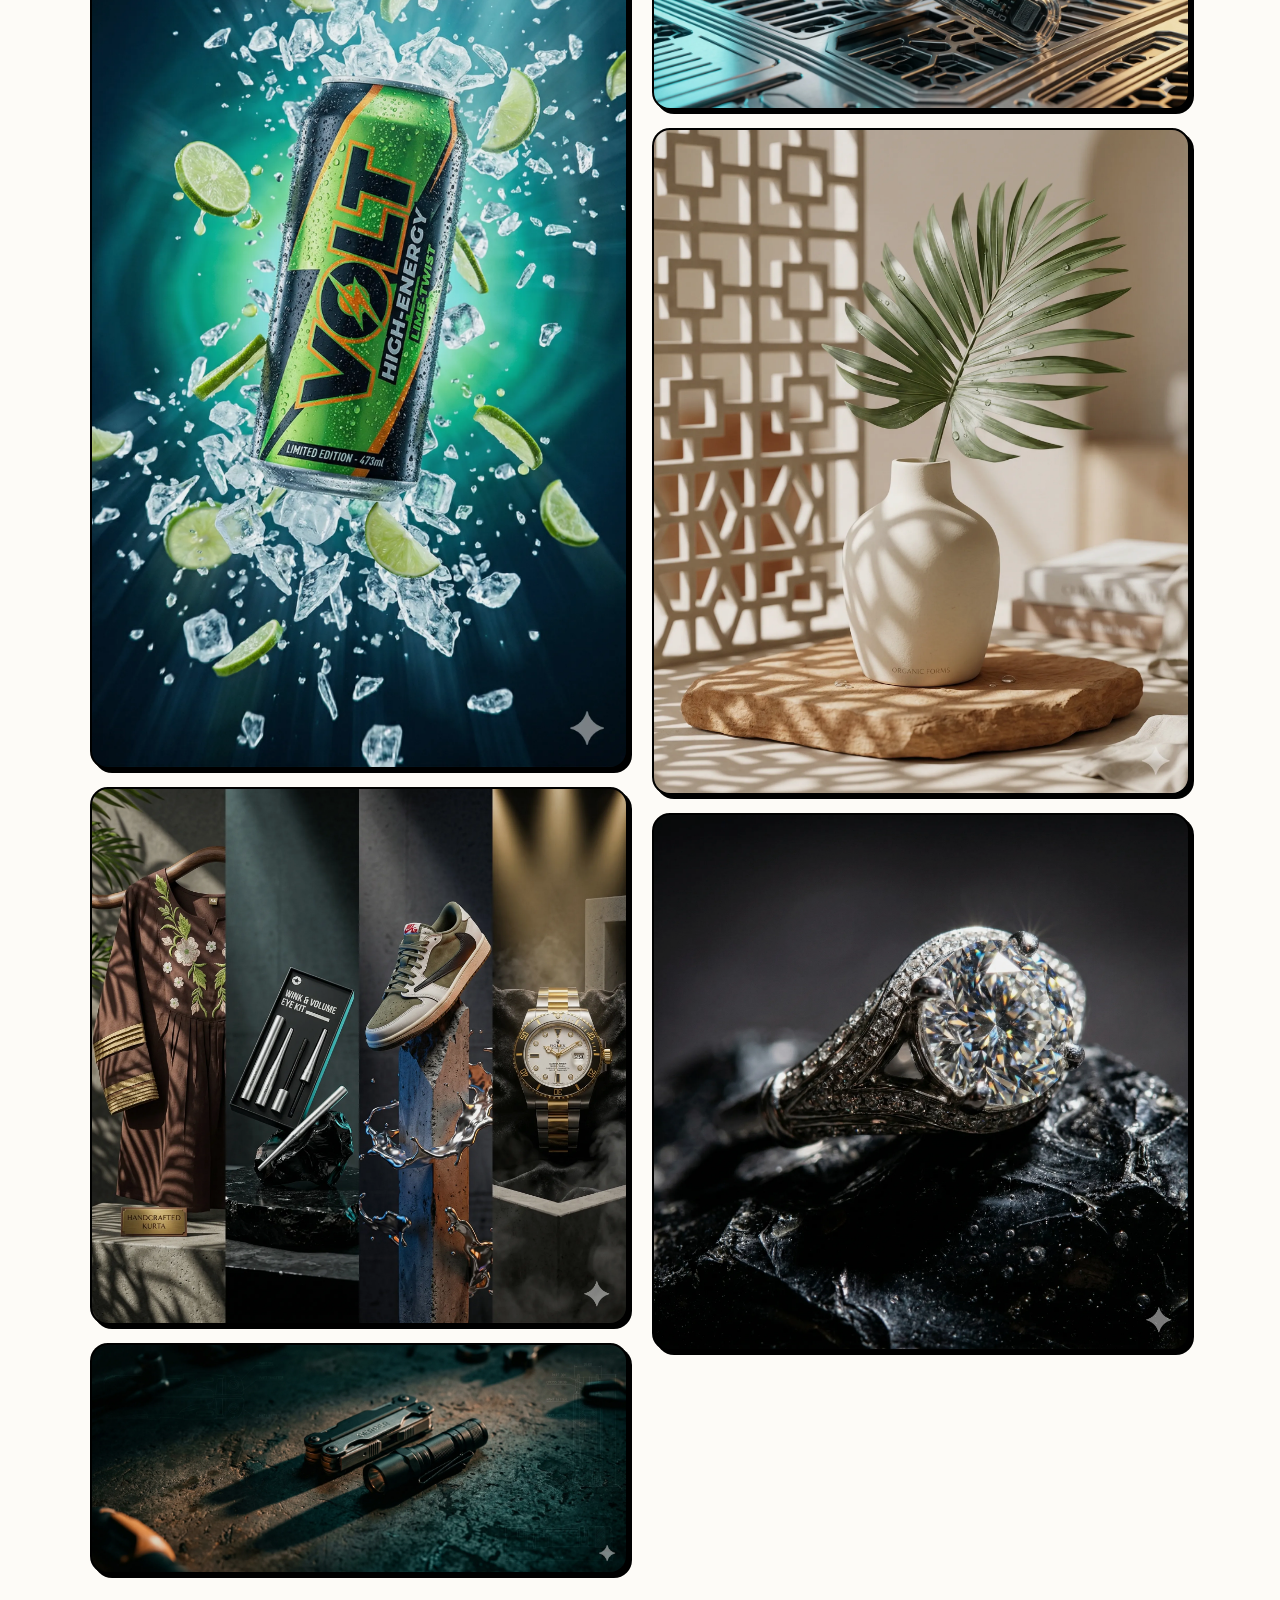
==== commit 297fb2c2: "copy: final text modifications, video metadata, and navigation updates" ====
--- a/index.html
+++ b/index.html
@@ -26,8 +26,7 @@
             <a href="#services">Services</a>
             <a href="#showcase">Gallery</a>
             <a href="#offers">Offers</a>
-            <a href="#skills">Skills</a>
-            <a href="#contact" class="nav-cta">Work With Me</a>
+            <a href="https://roshan30-git.github.io/ROSHAN-portfolio/" target="_blank" class="nav-cta">View Technical Portfolio</a>
         </div>
     </nav>
 
@@ -309,8 +308,8 @@
         <div class="reels-wall reels-wall-ecom" aria-label="E-commerce reels" data-category="ads" style="margin-bottom: 60px;">
             <!-- Chess.com -->
             <button class="reel-card reel-card--landscape reveal js-open-modal" type="button" data-category="ads"
-                data-modal-kind="video" data-src="video/CHESScom-promo-filmstyle-compressed.mp4" data-title="Chess.com Brand Campaign"
-                data-tags="Product Rendering • Mobile UI Tracking • Conversion Narrative">
+                data-modal-kind="video" data-src="video/CHESScom-promo-filmstyle-compressed.mp4" data-title="Chess.com — The Global Grid"
+                data-tags="Screen Tracking • High-Retention Ad Scripting • Photorealistic Assets">
                 <div class="reel-media" style="aspect-ratio: 16 / 9;">
                     <video class="reel-video lazy-video" muted playsinline loop preload="none" poster="Gemini_Generated_Image_jcnimujcnimujcni.webp"
                         data-preview="true">
@@ -322,9 +321,9 @@
                     </div>
                 </div>
                 <div class="reel-meta">
-                    <div class="reel-name">Chess.com Brand Ad & Campaign Reel</div>
-                    <div class="reel-tags">
-                        <strong>Result:</strong> 5x higher engagement compared to static ads. Screen-tracked UI overlays mapped seamlessly to mobile displays.
+                    <div class="reel-name">Chess.com — The Global Grid</div>
+                    <div class="reel-tags">
+                        <strong>Outcome:</strong> Blends photorealistic wooden and metallic chess pieces with active device screen replacements. Structured explicitly around a high-hook, fast-paced marketing format engineered to lower Meta ad acquisition costs.
                     </div>
                 </div>
             </button>
@@ -471,15 +470,15 @@
             </p>
             <div style="display: flex; flex-wrap: wrap; gap: 12px; align-items: center;">
                 <span class="trust-chip" style="background: var(--accent-yellow); box-shadow: 2px 2px 0 var(--black); font-weight: 800;">📈 Impact: Engineered to maximize landing page retention and investor pitch engagement.</span>
-                <a href="mailto:ryvoraai@gmail.com?subject=Automated%20Pipeline%20Setup%20Inquiry&body=Hi%20Roshan,%20I'd%20like%20to%20claim%20the%20automated%20pipeline%20setup%20for%20my%20startup." 
-                   class="btn btn-primary" style="padding: 8px 16px; font-size: 0.85rem; box-shadow: 3px 3px 0 var(--black); background: var(--accent-yellow); color: var(--black); border-color: var(--black);">⚡ Claim My Automated Pipeline Setup</a>
+                <a href="mailto:ryvoraai@gmail.com?subject=Custom%20SaaS%20Demo%20Request&body=Hi%20Roshan,%20I'd%20like%20to%20discuss%20a%20high-retention%20demo%20for%20my%20SaaS." 
+                   class="btn btn-primary" style="padding: 8px 16px; font-size: 0.85rem; box-shadow: 3px 3px 0 var(--black); background: var(--accent-yellow); color: var(--black); border-color: var(--black);">🚀 Get My High-Retention Demo</a>
             </div>
         </div>
         <div class="reels-wall reels-wall-saas" aria-label="SaaS and Tech reels" data-category="saas" style="margin-bottom: 60px;">
-            <!-- Minecraft Cinematic Explainer -->
+            <!-- Nike Air Jordan x Travis Scott Feature -->
             <button class="reel-card reveal js-open-modal" type="button" data-category="saas"
-                data-modal-kind="video" data-src="video/product-promot-in-filmstyle.mp4" data-title="PocketMC Cinematic Explainer"
-                data-tags="3D Geometry • Environmental Shaders • Motion Tracking">
+                data-modal-kind="video" data-src="video/product-promot-in-filmstyle.mp4" data-title="Nike Air Jordan x Travis Scott Feature"
+                data-tags="3D Fabric Rigging • Texture Rendering • Multi-Angle Studio Panning">
                 <div class="reel-media" style="aspect-ratio: 9 / 16;">
                     <video class="reel-video lazy-video" muted playsinline loop preload="none" poster="Gemini_Generated_Image_xy6ll2xy6ll2xy6l.webp"
                         data-preview="true">
@@ -491,17 +490,17 @@
                     </div>
                 </div>
                 <div class="reel-meta">
-                    <div class="reel-name">PocketMC - Cinematic Project Explainer</div>
-                    <div class="reel-tags">
-                        <strong>Outcome:</strong> Hybrid 3D rendering and motion tracking, merging raw gameplay aesthetics with professional UI overlays.
+                    <div class="reel-name">Nike Air Jordan x Travis Scott Feature</div>
+                    <div class="reel-tags">
+                        <strong>Outcome:</strong> High-end macro sequence exploring leather, suede, and intricate stitching matrices under studio spot lighting without physical camera gear or shoe manufacturing hardware samples.
                     </div>
                 </div>
             </button>
 
             <!-- PocketMC Product Explainer (Windows App) -->
             <button class="reel-card reveal js-open-modal" type="button" data-category="saas"
-                data-modal-kind="video" data-src="video/automated-remotion-video-forpromo.mp4" data-title="PocketMC Software Demo"
-                data-tags="Software Mockup • Voiceover Sync • UI Motion Design">
+                data-modal-kind="video" data-src="video/automated-remotion-video-forpromo.mp4" data-title="PocketMC — Desktop App Explainer"
+                data-tags="Remotion Core • React Engine Animation • Vector UI Motion Design">
                 <div class="reel-media" style="aspect-ratio: 9 / 16;">
                     <video class="reel-video lazy-video" muted playsinline loop preload="none" poster="steeve_automate.png"
                         data-preview="true">
@@ -513,17 +512,17 @@
                     </div>
                 </div>
                 <div class="reel-meta">
-                    <div class="reel-name">PocketMC - Software Demo Ad</div>
-                    <div class="reel-tags">
-                        <strong>Impact:</strong> High-precision automated video sequence synchronized to voiceover timing cues, with interface replacements.
-                    </div>
-                </div>
-            </button>
-
-            <!-- Antigravity Workspace Platform -->
+                    <div class="reel-name">PocketMC — Desktop App Explainer</div>
+                    <div class="reel-tags">
+                        <strong>Outcome:</strong> Automated, code-driven layout sequences mapped dynamically to an audio voiceover. Showcases platform dashboards, performance metric graphs, and internal application windows with absolute frame precision.
+                    </div>
+                </div>
+            </button>
+
+            <!-- iPhone Conceptual Brand Ad -->
             <button class="reel-card reel-card--landscape reveal js-open-modal" type="button" data-category="saas"
-                data-modal-kind="video" data-src="video/pure-ai-promo.mp4" data-title="Antigravity Workspace Demo"
-                data-tags="UI/UX Motion Design • Abstract Prototyping • Device Scaling">
+                data-modal-kind="video" data-src="video/pure-ai-promo.mp4" data-title="iPhone Conceptual Brand Ad"
+                data-tags="Ray Tracing Simulation • Metallic Reflection Physics • VFX Interface Integration">
                 <div class="reel-media" style="aspect-ratio: 16 / 9;">
                     <video class="reel-video lazy-video" muted playsinline loop preload="none" poster="Gemini_Generated_Image_upcrmvupcrmvupcr.webp"
                         data-preview="true">
@@ -535,9 +534,9 @@
                     </div>
                 </div>
                 <div class="reel-meta">
-                    <div class="reel-name">Antigravity Workspace Demo</div>
-                    <div class="reel-tags">
-                        <strong>ROI:</strong> Unified UI/UX demo reducing site bounce rate. Demonstrates workflow modules and multi-model agent paths.
+                    <div class="reel-name">iPhone Conceptual Brand Ad</div>
+                    <div class="reel-tags">
+                        <strong>Outcome:</strong> Premium conceptual piece mapping glowing screen flares, light refraction angles, and high-contrast ambient reflections perfectly across a rotating metallic smartphone body.
                     </div>
                 </div>
             </button>
@@ -645,8 +644,8 @@
         <div class="reels-wall reels-wall-motion" aria-label="Content pipeline reels" data-category="automation" style="margin-bottom: 60px;">
             <!-- The Whispering Cloud -->
             <button class="reel-card reveal js-open-modal" type="button" data-category="automation"
-                data-modal-kind="video" data-src="video/ai-short-story.mp4" data-title="The Whispering Cloud Short Film"
-                data-tags="Character Assets • Generative Animation • Color Keying">
+                data-modal-kind="video" data-src="video/ai-short-story.mp4" data-title="The Whispering Cloud — AI Short Film"
+                data-tags="Midjourney Coherence • Generative Character Physics • Cinematic Color Grading">
                 <div class="reel-media" style="aspect-ratio: 9 / 16;">
                     <video class="reel-video lazy-video" muted playsinline loop preload="none" poster="Gemini_Generated_Image_yeeh8tyeeh8tyeeh.webp"
                         data-preview="true">
@@ -658,17 +657,17 @@
                     </div>
                 </div>
                 <div class="reel-meta">
-                    <div class="reel-name">The Whispering Cloud (Short Film)</div>
-                    <div class="reel-tags">
-                        <strong>Skill:</strong> High-end context-aware character consistency and custom storytelling. 2D animations shift dynamically with audio cues.
-                    </div>
-                </div>
-            </button>
-
-            <!-- Evolution of Linux -->
+                    <div class="reel-name">The Whispering Cloud — AI Short Film</div>
+                    <div class="reel-tags">
+                        <strong>Outcome:</strong> A complex mythic narrative built entirely using consistent 2D character generation. Shows advanced character performance consistency across shifting atmospheric light conditions and heavy fluid effects.
+                    </div>
+                </div>
+            </button>
+
+            <!-- Automated Faceless Story Pipeline -->
             <button class="reel-card reveal js-open-modal" type="button" data-category="automation"
-                data-modal-kind="video" data-src="video/automated-storytime-ai.mp4" data-title="Evolution of Linux Story"
-                data-tags="Historical Coherence • Globe Simulation • 4K Upscaling">
+                data-modal-kind="video" data-src="video/automated-storytime-ai.mp4" data-title="Automated Faceless Story Pipeline"
+                data-tags="n8n Orchestration • Automated Content Loop • Mass Scale Generation">
                 <div class="reel-media" style="aspect-ratio: 9 / 16;">
                     <video class="reel-video lazy-video" muted playsinline loop preload="none" poster="Gemini_Generated_Image_rewxxzrewxxzrewx.webp"
                         data-preview="true">
@@ -680,9 +679,9 @@
                     </div>
                 </div>
                 <div class="reel-meta">
-                    <div class="reel-name">Evolution of Linux (Historical Story)</div>
-                    <div class="reel-tags">
-                        <strong>ROI:</strong> Completely automated script-to-video workflow. Historical set coherence upscaled to 4K resolution via frame interpolation.
+                    <div class="reel-name">Automated Faceless Story Pipeline</div>
+                    <div class="reel-tags">
+                        <strong>Outcome:</strong> A 100% automated script-to-video workflow. Handles natural voice generation, subtitle overlay formatting, background image rendering, and timeline stitching on complete autopilot.
                     </div>
                 </div>
             </button>
@@ -716,7 +715,7 @@
     </section>
 
     <!-- ===== WHY BRANDS SWITCH ===== -->
-    <section class="section" style="background: var(--bg-alt);">
+    <section class="section" style="background: var(--bg-alt);" id="offers">
         <div class="container">
             <span class="section-label"><span class="dot" style="background: var(--accent-blue)"></span> Value</span>
             <h2 class="offers-title" style="margin-bottom: 40px;">Why Brands Are Switching to AI Workflows</h2>
@@ -809,8 +808,8 @@
                     </div>
                     <div class="p-body" style="margin-top: 16px;">
                         <ul class="p-features">
-                            <li style="font-weight: 800; font-size: 1.05rem; margin-bottom: 8px;">Zero-Effort Content Engine</li>
-                            <li style="font-size: 0.9rem; color: var(--text-muted); line-height: 1.6; padding-left: 0;">A full n8n + AI pipeline. Automated daily content, product demos, and social posting. Pay once, use forever.</li>
+                            <li style="font-weight: 800; font-size: 1.05rem; margin-bottom: 8px;">The Zero-Touch Startup Content Engine</li>
+                            <li style="font-size: 0.9rem; color: var(--text-muted); line-height: 1.6; padding-left: 0;">Most startups fail at social distribution because custom video production is too slow and too expensive. I give your brand a permanent unfair advantage: you get a premium, graphic-driven product feature demo for your landing page, alongside a customized, completely automated n8n pipeline that creates and posts brand assets daily. You pay once, the machine works forever.</li>
                         </ul>
                         <a href="mailto:ryvoraai@gmail.com?subject=Startup%20Machine%20Automation%20Consultation&body=Hi%20Roshan,%20I'd%20like%20to%20book%20a%20consult%20to%20setup%20an%20automated%20daily%20content%20pipeline%20for%20my%20brand."
                             class="btn btn-secondary w-full" style="margin-top: 16px;">Book a Consult</a>
@@ -824,8 +823,8 @@
     <section class="section" id="contact">
         <div class="container">
             <div class="contact-card reveal">
-                <h2>Ready to scale?</h2>
-                <p>Pick the path that matches your current business bottleneck.</p>
+                <h2>Ready to Scale Your Brand Content?</h2>
+                <p>Choose your path below to lock in your assets. Submit your raw photos to get your free 24-hour test render, upload a complete creative project brief, or place a direct workspace order via Email.</p>
                 <div class="contact-links" style="display: flex; flex-direction: column; max-width: 400px; margin: 32px auto 0; gap: 16px;">
                     <a href="mailto:ryvoraai@gmail.com?subject=Meta%20Ads%20Creative%20Inquiry&body=Hi%20Roshan,%20I'd%20like%20to%20work%20with%20you%20on%20building%20high-converting%20Meta%20Ads."
                         class="contact-link contact-link--email" style="justify-content: center;">
--- a/style.css
+++ b/style.css
@@ -1765,7 +1765,7 @@
 /* The original pricing section was replaced by the new one above. */
 
 /* --- RESPONSIVE --- */
-@media (max-width: 800px) {
+@media (max-width: 990px) {
     .navbar {
         top: auto;
         bottom: 20px;
@@ -2558,7 +2558,7 @@
     }
 }
 
-@media (max-width: 800px) {
+@media (max-width: 990px) {
     .reels-wall {
         gap: 14px;
         padding: 0 16px;
